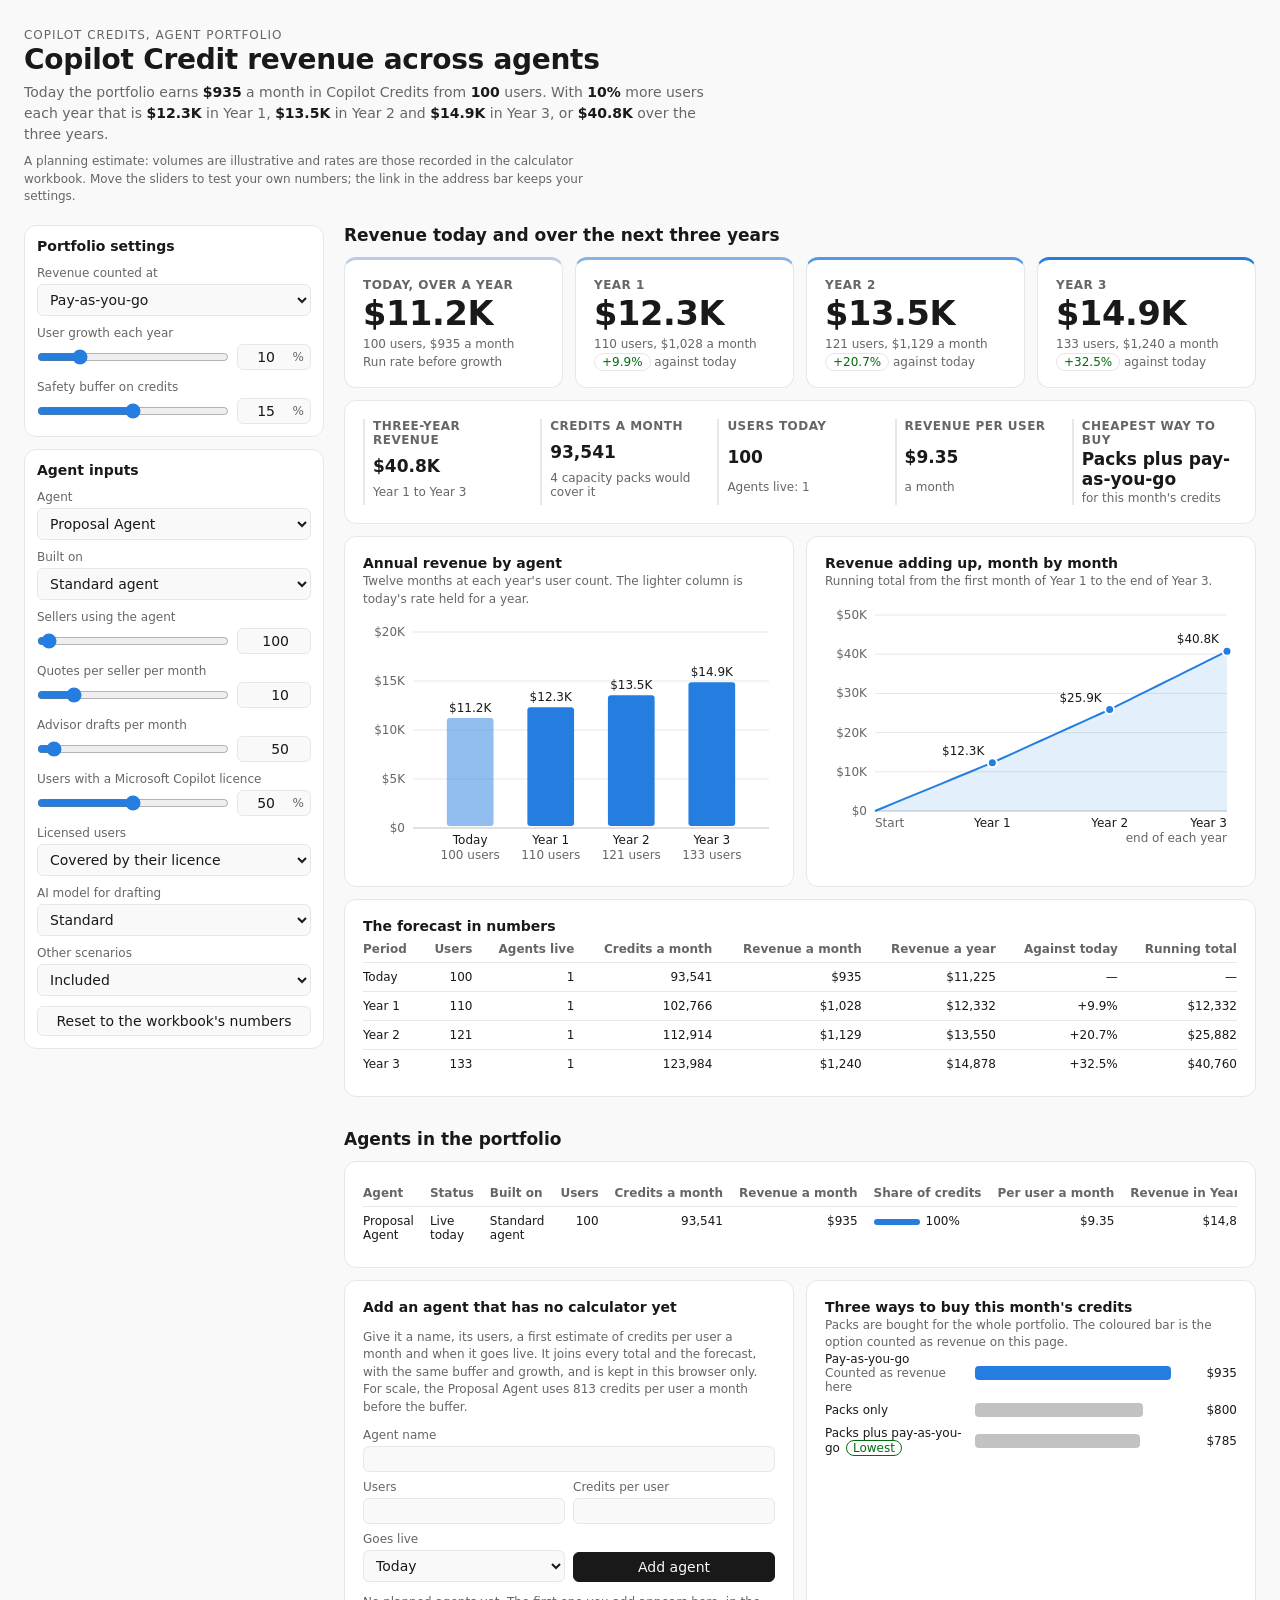
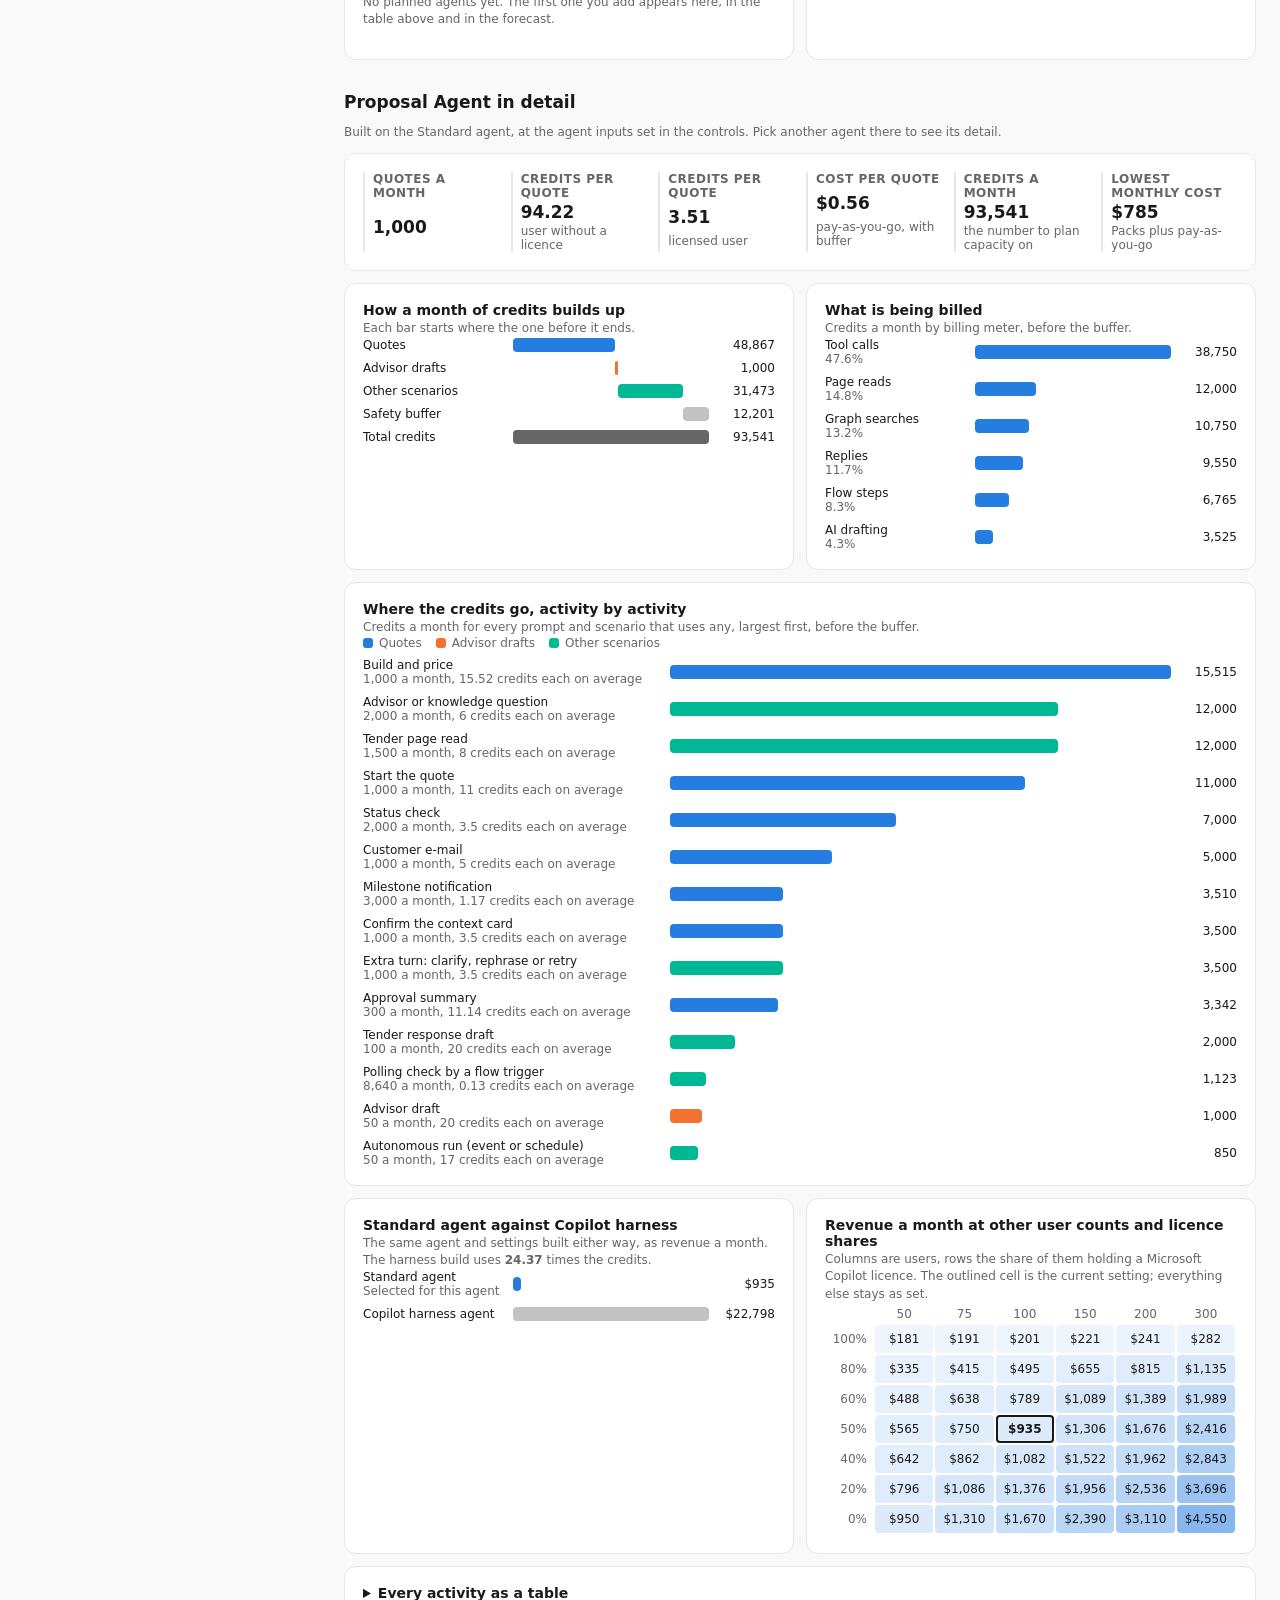
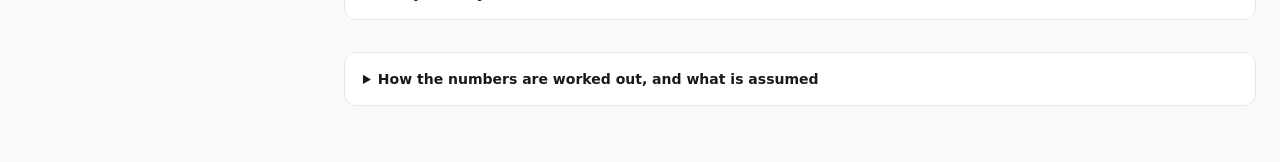
==== index.html @ f8ce231d "Add the Copilot Credit revenue dashboard as a standalone page A self-contained index.html built from" ====
<!doctype html>
<html lang="en">
<head>
<meta charset="utf-8">
<meta name="viewport" content="width=device-width, initial-scale=1">
<title>Copilot Credit revenue across agents</title>
<meta name="description" content="Interactive estimate of Copilot Credit consumption and revenue across agents, with a three-year forecast.">
<link rel="icon" href="data:,">
<style>
.cc { --cc-a: var(--color-fg); container-type: inline-size; display: grid; gap: var(--cds-gap-lg); font-family: var(--font-anthropic-sans); font-size: var(--cds-font-size-body); color: var(--color-fg); }
.cc * { box-sizing: border-box; }
.cc-eyebrow { margin: 0; font-size: var(--cds-font-size-caption); letter-spacing: .08em; text-transform: uppercase; color: var(--color-fg-muted); }
.cc-title { margin: 2px 0 6px; font-family: var(--font-anthropic-serif); font-weight: 400; font-size: var(--cds-font-size-title); line-height: 1.15; }
.cc-lede { margin: 0; max-width: 78ch; line-height: 1.5; color: var(--color-fg-muted); }
.cc-lede b { color: var(--color-fg); font-weight: var(--cds-font-weight-medium); }
.cc-layout { display: grid; grid-template-columns: minmax(248px, 300px) minmax(0, 1fr); gap: var(--cds-gap-lg); align-items: start; }
.cc-main { display: grid; gap: var(--cds-gap-xl); min-width: 0; }
.cc-sec { display: grid; gap: var(--cds-gap-md); min-width: 0; }
.cc-h2 { margin: 0; font-size: var(--cds-font-size-heading); font-weight: var(--cds-font-weight-medium); }
.cc-h3 { margin: 0 0 2px; font-size: var(--cds-font-size-body); font-weight: var(--cds-font-weight-medium); }
.cc-note { margin: 0; font-size: var(--cds-font-size-caption); color: var(--color-fg-muted); line-height: 1.45; }
.cc-card { background: var(--color-panel); border: 1px solid var(--color-border-line); border-radius: var(--cds-radius); padding: var(--cds-pad-lg); min-width: 0; }
.cc-two { display: grid; grid-template-columns: repeat(2, minmax(0, 1fr)); gap: var(--cds-gap-md); }
.cc-wide { grid-column: 1 / -1; }

/* controls */
.cc-rail { position: sticky; top: var(--cds-gap-md); display: grid; gap: var(--cds-gap-md); max-height: calc(100vh - 24px); overflow-y: auto; }
.cc-group { display: grid; gap: var(--cds-gap-md); }
.cc-rail .cc-card { padding: var(--cds-pad-md); }
.cc-rail .cc-group { gap: 10px; }
.cc-ctl { display: grid; gap: 4px; min-width: 0; }
.cc-ctl-name { font-size: var(--cds-font-size-caption); color: var(--color-fg-muted); }
.cc-ctl-row { display: grid; grid-template-columns: minmax(0, 1fr) 74px; gap: var(--cds-gap-sm); align-items: center; }
.cc-range { width: 100%; margin: 0; accent-color: var(--cc-a); }
.cc-num, .cc-text { width: 100%; padding: 4px 6px; font: inherit; font-variant-numeric: tabular-nums; color: var(--color-fg); background: var(--color-bg); border: 1px solid var(--color-border-line); border-radius: 6px; }
.cc-num { text-align: right; }
.cc-unit { position: relative; }
.cc-unit .cc-num { padding-right: 20px; }
.cc-unit::after { content: '%'; position: absolute; right: 7px; top: 50%; translate: 0 -50%; font-size: var(--cds-font-size-caption); color: var(--color-fg-muted); pointer-events: none; }
.cc .dash-select { width: 100%; }
.cc-btn { padding: 6px 12px; font: inherit; color: var(--color-fg); background: var(--color-bg); border: 1px solid var(--color-border-line); border-radius: 6px; cursor: pointer; }
.cc-btn:hover { border-color: var(--color-fg-muted); }
.cc-btn-main { color: var(--color-bg); background: var(--color-fg); border-color: var(--color-fg); }
.cc-ctl :disabled { opacity: .45; }

/* headline figures */
.cc-periods { display: grid; grid-template-columns: repeat(4, minmax(0, 1fr)); gap: var(--cds-gap-md); }
.cc-period { display: grid; gap: 4px; align-content: start; border-top: 3px solid color-mix(in srgb, var(--cc-a) var(--cc-step, 100%), var(--color-border-line)); }
.cc-k { margin: 0; font-size: var(--cds-font-size-caption); letter-spacing: .04em; text-transform: uppercase; color: var(--color-fg-muted); font-weight: var(--cds-font-weight-medium); }
.cc-big { margin: 0; font-family: var(--font-anthropic-serif); font-weight: 400; font-size: clamp(1.45rem, 3.4cqi, 2.1rem); line-height: 1.1; white-space: nowrap; }
.cc-sub { margin: 0; font-size: var(--cds-font-size-caption); color: var(--color-fg-muted); }
.cc-delta { justify-self: start; padding: 1px 7px; border-radius: 99px; font-size: var(--cds-font-size-caption); font-variant-numeric: tabular-nums; color: var(--color-fg-muted); border: 1px solid var(--color-border-line); }
.cc-up { color: var(--color-ok); }
.cc-down { color: var(--color-bad); }
.cc-stats { display: grid; grid-template-columns: repeat(auto-fit, minmax(132px, 1fr)); gap: var(--cds-gap-md); }
.cc-stat { display: grid; gap: 2px; padding-left: var(--cds-pad-sm); border-left: 2px solid var(--color-border-line); min-width: 0; }
.cc-stat-v { font-size: var(--cds-font-size-heading); font-weight: var(--cds-font-weight-medium); overflow-wrap: anywhere; }

/* charts */
.cc-chart { position: relative; min-height: var(--cc-h, 120px); }
.cc-chart svg { display: block; overflow: visible; }
.cc-axis { font-size: var(--cds-font-size-caption); fill: var(--cds-text-secondary); font-family: var(--font-anthropic-sans); }
.cc-label { font-size: var(--cds-font-size-caption); fill: var(--color-fg); font-family: var(--font-anthropic-sans); font-variant-numeric: tabular-nums; }
.cc-gridline { stroke: var(--cds-chart-grid); stroke-width: 1; }
.cc-refline { stroke: var(--cds-chart-reference); stroke-width: 1; }
.cc-legend { display: flex; flex-wrap: wrap; gap: 4px 14px; margin: 0 0 8px; font-size: var(--cds-font-size-caption); color: var(--color-fg-muted); }
.cc-key { display: inline-flex; align-items: center; gap: 6px; }
.cc-swatch { width: 10px; height: 10px; border-radius: 3px; flex: none; }
.cc-tip { position: absolute; z-index: 3; left: 0; top: 0; max-width: 240px; padding: 8px 10px; pointer-events: none; font-size: var(--cds-font-size-caption); line-height: 1.45; color: var(--color-fg); background: var(--cds-surface-popover); border: 1px solid var(--cds-border); border-radius: 8px; box-shadow: var(--cds-shadow-popover); }
.cc-tip b { display: block; font-weight: var(--cds-font-weight-medium); }
.cc-tip span { display: block; color: var(--cds-text-secondary); }
.cc-fail { margin: 0; padding: var(--cds-pad-md) 0; color: var(--color-fg-muted); }
.cc-bars { display: grid; grid-template-columns: minmax(96px, 34%) minmax(0, 1fr) auto; gap: 9px 10px; }
.cc-bar { display: grid; grid-template-columns: subgrid; grid-column: 1 / -1; row-gap: 4px; align-items: center; font-size: var(--cds-font-size-caption); border-radius: 4px; outline-offset: 3px; }
.cc-bar-name { color: var(--color-fg); overflow-wrap: anywhere; }
.cc-bar-name small { display: block; font-size: inherit; color: var(--color-fg-muted); }
.cc-track { height: 14px; min-width: 0; }
.cc-fill { height: 100%; min-width: 2px; border-radius: 4px; background: var(--cds-chart-muted); }
.cc-bar-v { min-width: 56px; text-align: right; font-variant-numeric: tabular-nums; color: var(--color-fg); white-space: nowrap; }
.cc-tag { display: inline-block; margin-left: 6px; padding: 0 6px; border-radius: 99px; border: 1px solid currentColor; color: var(--color-ok); white-space: nowrap; }
.cc-heat { width: 100%; border-collapse: separate; border-spacing: 2px; table-layout: fixed; font-size: var(--cds-font-size-caption); font-variant-numeric: tabular-nums; }
.cc-heat th { font-weight: 400; color: var(--cds-text-secondary); padding: 2px; text-align: center; }
.cc-heat th:first-child { width: 46px; text-align: right; padding-right: 6px; }
.cc-heat td { padding: 7px 2px; text-align: center; border-radius: 4px; color: var(--color-fg); overflow: hidden; white-space: nowrap; }
.cc-heat td.cc-here { outline: 2px solid var(--color-fg); outline-offset: -2px; font-weight: var(--cds-font-weight-medium); }

/* tables */
.cc-scroll { overflow-x: auto; }
.cc-table { width: 100%; border-collapse: collapse; font-size: var(--cds-font-size-caption); font-variant-numeric: tabular-nums; }
.cc-table th { padding: 6px 8px; text-align: left; font-weight: var(--cds-font-weight-medium); color: var(--color-fg-muted); border-bottom: 1px solid var(--color-border-line); white-space: nowrap; }
.cc-table td { padding: 7px 8px; border-bottom: 1px solid var(--color-border-line); vertical-align: top; }
.cc-table .cc-r { text-align: right; }
.cc-table th:first-child, .cc-table td:first-child { padding-left: 0; }
.cc-table th:last-child, .cc-table td:last-child { padding-right: 0; }
.cc-table tr:last-child td { border-bottom: 0; }
.cc-mini { display: inline-block; width: 46px; height: 6px; margin-right: 6px; border-radius: 3px; background: var(--color-border-line); vertical-align: middle; overflow: hidden; }
.cc-mini i { display: block; height: 100%; background: var(--cc-a); }

/* planned agents */
.cc-form { display: grid; grid-template-columns: repeat(2, minmax(0, 1fr)); gap: var(--cds-gap-sm); align-items: end; }
.cc-form .cc-ctl:first-child { grid-column: 1 / -1; }
.cc-list { display: grid; gap: 6px; margin: 0; padding: 0; list-style: none; }
.cc-list li { display: flex; flex-wrap: wrap; align-items: center; gap: 6px 12px; padding: 6px 0; border-bottom: 1px solid var(--color-border-line); font-size: var(--cds-font-size-caption); }
.cc-list li b { font-weight: var(--cds-font-weight-medium); margin-right: auto; }
.cc-warn { margin: 0; color: var(--color-bad); font-size: var(--cds-font-size-caption); }
.cc-details summary { cursor: pointer; font-weight: var(--cds-font-weight-medium); }
.cc-details[open] summary { margin-bottom: var(--cds-gap-md); }
.cc-defs { margin: 0; padding-left: 18px; display: grid; gap: 6px; color: var(--color-fg-muted); line-height: 1.5; }
.cc-defs b { color: var(--color-fg); font-weight: var(--cds-font-weight-medium); }

@container (max-width: 860px) {
  .cc-layout { grid-template-columns: minmax(0, 1fr); }
  .cc-rail { position: static; max-height: none; overflow: visible; grid-template-columns: repeat(2, minmax(0, 1fr)); }
  .cc-periods { grid-template-columns: repeat(2, minmax(0, 1fr)); }
}
@container (max-width: 560px) {
  .cc-rail, .cc-two { grid-template-columns: minmax(0, 1fr); }
  .cc-bars { grid-template-columns: minmax(0, 1fr) auto; }
  .cc-bar-name { grid-column: 1 / -1; }
  .cc-card { padding: var(--cds-pad-md); }
}
@media print {
  .cc-rail { position: static; max-height: none; overflow: visible; }
}

/* The look of the standalone page: the tokens the dashboard's styles expect, in light and dark. */
:root {
  color-scheme: light dark;
  --color-fg: #191919; --color-fg-muted: #666666; --color-bg: #f9f9f9; --color-panel: #ffffff; --color-border-line: #e7e7e7;
  --color-ok: #006c10; --color-warn: #8a5a00; --color-bad: #c0302f;
  --font-anthropic-sans: system-ui, -apple-system, 'Segoe UI', sans-serif; --font-anthropic-serif: var(--font-anthropic-sans);
  --cds-font-size-caption: 12px; --cds-font-size-body: 14px; --cds-font-size-heading: 17px; --cds-font-size-title: 28px; --cds-font-weight-medium: 600;
  --cds-gap-xs: 4px; --cds-gap-sm: 8px; --cds-gap-md: 12px; --cds-gap-lg: 20px; --cds-gap-xl: 32px;
  --cds-pad-xs: 4px; --cds-pad-sm: 8px; --cds-pad-md: 12px; --cds-pad-lg: 18px; --cds-pad-xl: 24px; --cds-radius: 12px;
  --cds-chart-muted: #c2c2c2; --cds-chart-grid: #e7e7e7; --cds-chart-axis: #c2c2c2; --cds-chart-reference: #c2c2c2; --cds-text-secondary: #666666;
  --cds-surface-popover: #ffffff; --cds-border: rgba(11, 11, 11, 0.14); --cds-shadow-popover: 0 6px 20px rgba(0, 0, 0, 0.14);
  --series-1: #257de0; --series-2: #f47230; --series-3: #00b894; --series-4: #f2a600; --series-5: #ee7fac; --series-6: #008a17; --series-7: #6a4ce2; --series-8: #ec4647;
}
@media (prefers-color-scheme: dark) {
  :root {
    --color-fg: #efefef; --color-fg-muted: #9c9c9c; --color-bg: #0b0b0b; --color-panel: #191919; --color-border-line: #303030;
    --color-ok: #53c556; --color-warn: #fbb315; --color-bad: #eb6263;
    --cds-chart-muted: #474747; --cds-chart-grid: #303030; --cds-chart-axis: #474747; --cds-chart-reference: #474747; --cds-text-secondary: #9c9c9c;
    --cds-surface-popover: #232323; --cds-border: rgba(255, 255, 255, 0.14); --cds-shadow-popover: 0 6px 20px rgba(0, 0, 0, 0.5);
    --series-1: #338ced; --series-2: #e76624; --series-3: #00a888; --series-4: #d28e05; --series-5: #e24d8b; --series-6: #0aac23; --series-7: #9887ef; --series-8: #eb6263;
  }
}
html, body { margin: 0; background: var(--color-bg); }
#dash-root { max-width: 1440px; margin: 0 auto; padding: 28px 24px 56px; }
.dash-skeleton { color: transparent; background: var(--color-border-line); border-radius: 6px; }
.dash-select { font: inherit; padding: 6px 8px; color: var(--color-fg); background-color: var(--color-bg); border: 1px solid var(--color-border-line); border-radius: 6px; }
.cc-title, .cc-big { font-weight: 650; letter-spacing: -0.01em; }
.cc-caveat { margin-top: 8px; max-width: 78ch; }
.cc-foot { margin: 0; font-size: var(--cds-font-size-caption); color: var(--color-fg-muted); }
.cc-foot a { color: inherit; }
@media (max-width: 600px) { #dash-root { padding: 16px 12px 40px; } }

</style>
</head>
<body>
<div id="dash-root">
<div class='cc'>
<div class='cc-head'>
<p class='cc-eyebrow'>Copilot Credits, agent portfolio</p>
<h1 class='cc-title' id='title'>Copilot Credit revenue across agents</h1>
<p class='cc-lede' id='takeaway'>Today the portfolio earns <b data-draw='v' data-source='portfolio' data-field='revenue_month' data-row='0' data-fmt='usd'>—</b> a month in Copilot Credits from <b data-draw='v' data-source='portfolio' data-field='users' data-row='0' data-fmt='int'>—</b> users. With <b data-draw='v' data-source='portfolio' data-field='growth_pct' data-row='0' data-fmt='pct'>—</b> more users each year that is <b data-draw='v' data-source='portfolio' data-field='year1' data-row='0' data-fmt='usd'>—</b> in Year 1, <b data-draw='v' data-source='portfolio' data-field='year2' data-row='0' data-fmt='usd'>—</b> in Year 2 and <b data-draw='v' data-source='portfolio' data-field='year3' data-row='0' data-fmt='usd'>—</b> in Year 3, or <b data-draw='v' data-source='portfolio' data-field='three_year' data-row='0' data-fmt='usd'>—</b> over the three years.</p>
<p class='cc-note cc-caveat'>A planning estimate: volumes are illustrative and rates are those recorded in the calculator workbook. Move the sliders to test your own numbers; the link in the address bar keeps your settings.</p>
</div>
<div class='cc-layout'>
<div class='cc-rail' id='controls'>
<div class='cc-card cc-group' id='controls-portfolio'>
<h2 class='cc-h3'>Portfolio settings</h2>
<div class='cc-ctl'>
<span class='cc-ctl-name' id='l-basis'>Revenue counted at</span>
<select class='dash-select' data-p='basis' aria-labelledby='l-basis'>
<option value='payg'>Pay-as-you-go</option>
<option value='packs'>Packs only</option>
<option value='hybrid'>Packs plus pay-as-you-go</option>
<option value='lowest'>Lowest of the three</option>
</select>
</div>
<div class='cc-ctl'>
<span class='cc-ctl-name' id='l-growth'>User growth each year</span>
<span class='cc-ctl-row'><input class='cc-range' type='range' min='0' max='50' step='1' value='10' data-p='growth' aria-labelledby='l-growth'><span class='cc-unit'><input class='cc-num' type='number' min='0' max='300' step='1' value='10' data-p='growth' aria-labelledby='l-growth'></span></span>
</div>
<div class='cc-ctl'>
<span class='cc-ctl-name' id='l-buffer'>Safety buffer on credits</span>
<span class='cc-ctl-row'><input class='cc-range' type='range' min='0' max='30' step='1' value='15' data-p='buffer' aria-labelledby='l-buffer'><span class='cc-unit'><input class='cc-num' type='number' min='0' max='100' step='1' value='15' data-p='buffer' aria-labelledby='l-buffer'></span></span>
</div>
</div>
<div class='cc-card cc-group' id='controls-agent'>
<h2 class='cc-h3'>Agent inputs</h2>
<div class='cc-ctl'>
<span class='cc-ctl-name' id='l-agent'>Agent</span>
<select class='dash-select' data-draw='agent-pick' data-source='agents' aria-labelledby='l-agent'></select>
</div>
<div class='cc-ctl'>
<span class='cc-ctl-name' id='l-build'>Built on</span>
<select class='dash-select' data-p='build' data-scope='agent' aria-labelledby='l-build'>
<option value='standard'>Standard agent</option>
<option value='harness'>Copilot harness agent</option>
</select>
</div>
<div class='cc-ctl'>
<span class='cc-ctl-name' id='l-users' data-draw='v' data-source='agent_now' data-field='users_label' data-row='0'>—</span>
<span class='cc-ctl-row'><input class='cc-range' type='range' min='0' max='5000' step='10' data-p='users' data-scope='agent' aria-labelledby='l-users'><input class='cc-num' type='number' min='0' max='1000000' step='1' data-p='users' data-scope='agent' aria-labelledby='l-users'></span>
</div>
<div class='cc-ctl'>
<span class='cc-ctl-name' id='l-units' data-draw='v' data-source='agent_now' data-field='units_label' data-row='0'>—</span>
<span class='cc-ctl-row'><input class='cc-range' type='range' min='0' max='60' step='1' data-p='units' data-scope='agent' aria-labelledby='l-units'><input class='cc-num' type='number' min='0' max='1000' step='1' data-p='units' data-scope='agent' aria-labelledby='l-units'></span>
</div>
<div class='cc-ctl' id='ctl-extra'>
<span class='cc-ctl-name' id='l-extra' data-draw='v' data-source='agent_now' data-field='extra_label' data-row='0'>—</span>
<span class='cc-ctl-row'><input class='cc-range' type='range' min='0' max='1000' step='5' data-p='extra' data-scope='agent' aria-labelledby='l-extra'><input class='cc-num' type='number' min='0' max='100000' step='1' data-p='extra' data-scope='agent' aria-labelledby='l-extra'></span>
</div>
<div class='cc-ctl'>
<span class='cc-ctl-name' id='l-lic'>Users with a Microsoft Copilot licence</span>
<span class='cc-ctl-row'><input class='cc-range' type='range' min='0' max='100' step='1' data-p='lic' data-scope='agent' data-std aria-labelledby='l-lic'><span class='cc-unit'><input class='cc-num' type='number' min='0' max='100' step='1' data-p='lic' data-scope='agent' data-std aria-labelledby='l-lic'></span></span>
</div>
<div class='cc-ctl'>
<span class='cc-ctl-name' id='l-rule'>Licensed users</span>
<select class='dash-select' data-p='rule' data-scope='agent' data-std aria-labelledby='l-rule'>
<option value='guide'>Covered by their licence</option>
<option value='conservative'>Conservative: still pay for tools and drafting</option>
</select>
</div>
<div class='cc-ctl'>
<span class='cc-ctl-name' id='l-model'>AI model for drafting</span>
<select class='dash-select' data-p='model' data-scope='agent' data-std aria-labelledby='l-model'>
<option value='Standard'>Standard</option>
<option value='Premium'>Premium</option>
</select>
</div>
<div class='cc-ctl'>
<span class='cc-ctl-name' id='l-other'>Other scenarios</span>
<select class='dash-select' data-p='other' data-scope='agent' aria-labelledby='l-other'>
<option value='in'>Included</option>
<option value='out'>Left out</option>
</select>
</div>
<p class='cc-note' id='hint-harness' hidden>On the Copilot harness a licence and the drafting model make no difference, so those three are switched off.</p>
<button class='cc-btn' type='button' id='reset'>Reset to the workbook's numbers</button>
</div>
</div>
<div class='cc-main'>
<section class='cc-sec' id='outlook'>
<h2 class='cc-h2'>Revenue today and over the next three years</h2>
<div class='cc-periods'>
<div class='cc-card cc-period' id='period-today' style='--cc-step: 25%'>
<p class='cc-k'>Today, over a year</p>
<p class='cc-big'><span class='dash-skeleton' data-draw='v' data-source='forecast' data-field='revenue_year' data-where='n=0' data-fmt='usd'>—</span></p>
<p class='cc-sub'><span data-draw='v' data-source='forecast' data-field='users' data-where='n=0' data-fmt='int'>—</span> users, <span data-draw='v' data-source='forecast' data-field='revenue_month' data-where='n=0' data-fmt='usd0'>—</span> a month</p>
<p class='cc-sub'>Run rate before growth</p>
</div>
<div class='cc-card cc-period' id='period-year1' style='--cc-step: 50%'>
<p class='cc-k'>Year 1</p>
<p class='cc-big'><span class='dash-skeleton' data-draw='v' data-source='forecast' data-field='revenue_year' data-where='n=1' data-fmt='usd'>—</span></p>
<p class='cc-sub'><span data-draw='v' data-source='forecast' data-field='users' data-where='n=1' data-fmt='int'>—</span> users, <span data-draw='v' data-source='forecast' data-field='revenue_month' data-where='n=1' data-fmt='usd0'>—</span> a month</p>
<p class='cc-sub'><span class='cc-delta' data-draw='v' data-source='forecast' data-field='change_pct' data-where='n=1' data-fmt='delta'>—</span> against today</p>
</div>
<div class='cc-card cc-period' id='period-year2' style='--cc-step: 75%'>
<p class='cc-k'>Year 2</p>
<p class='cc-big'><span class='dash-skeleton' data-draw='v' data-source='forecast' data-field='revenue_year' data-where='n=2' data-fmt='usd'>—</span></p>
<p class='cc-sub'><span data-draw='v' data-source='forecast' data-field='users' data-where='n=2' data-fmt='int'>—</span> users, <span data-draw='v' data-source='forecast' data-field='revenue_month' data-where='n=2' data-fmt='usd0'>—</span> a month</p>
<p class='cc-sub'><span class='cc-delta' data-draw='v' data-source='forecast' data-field='change_pct' data-where='n=2' data-fmt='delta'>—</span> against today</p>
</div>
<div class='cc-card cc-period' id='period-year3' style='--cc-step: 100%'>
<p class='cc-k'>Year 3</p>
<p class='cc-big'><span class='dash-skeleton' data-draw='v' data-source='forecast' data-field='revenue_year' data-where='n=3' data-fmt='usd'>—</span></p>
<p class='cc-sub'><span data-draw='v' data-source='forecast' data-field='users' data-where='n=3' data-fmt='int'>—</span> users, <span data-draw='v' data-source='forecast' data-field='revenue_month' data-where='n=3' data-fmt='usd0'>—</span> a month</p>
<p class='cc-sub'><span class='cc-delta' data-draw='v' data-source='forecast' data-field='change_pct' data-where='n=3' data-fmt='delta'>—</span> against today</p>
</div>
</div>
<div class='cc-card cc-stats' id='portfolio-stats'>
<div class='cc-stat' id='stat-three-year'><span class='cc-k'>Three-year revenue</span><span class='cc-stat-v' data-draw='v' data-source='portfolio' data-field='three_year' data-row='0' data-fmt='usd'>—</span><span class='cc-sub'>Year 1 to Year 3</span></div>
<div class='cc-stat' id='stat-credits'><span class='cc-k'>Credits a month</span><span class='cc-stat-v' data-draw='v' data-source='portfolio' data-field='credits_month' data-row='0' data-fmt='num'>—</span><span class='cc-sub'><span data-draw='v' data-source='portfolio' data-field='packs_needed' data-row='0' data-fmt='int'>—</span> capacity packs would cover it</span></div>
<div class='cc-stat' id='stat-users'><span class='cc-k'>Users today</span><span class='cc-stat-v' data-draw='v' data-source='portfolio' data-field='users' data-row='0' data-fmt='int'>—</span><span class='cc-sub'>Agents live: <span data-draw='v' data-source='portfolio' data-field='agents' data-row='0' data-fmt='int'>—</span></span></div>
<div class='cc-stat' id='stat-per-user'><span class='cc-k'>Revenue per user</span><span class='cc-stat-v' data-draw='v' data-source='portfolio' data-field='revenue_per_user' data-row='0' data-fmt='usd2'>—</span><span class='cc-sub'>a month</span></div>
<div class='cc-stat' id='stat-cheapest'><span class='cc-k'>Cheapest way to buy</span><span class='cc-stat-v' data-draw='v' data-source='portfolio' data-field='cheapest' data-row='0'>—</span><span class='cc-sub'>for this month's credits</span></div>
</div>
<div class='cc-two'>
<div class='cc-card' id='card-forecast'>
<h3 class='cc-h3'>Annual revenue by agent</h3>
<p class='cc-note'>Twelve months at each year's user count. The lighter column is today's rate held for a year.</p>
<div class='cc-chart dash-skeleton' id='chart-forecast' style='--cc-h: 260px' data-draw='chart-forecast' data-source='forecast_agents forecast' aria-label='Columns of annual revenue, stacked by agent, for today and each of the next three years'></div>
</div>
<div class='cc-card' id='card-runway'>
<h3 class='cc-h3'>Revenue adding up, month by month</h3>
<p class='cc-note'>Running total from the first month of Year 1 to the end of Year 3.</p>
<div class='cc-chart dash-skeleton' id='chart-runway' style='--cc-h: 260px' data-draw='chart-runway' data-source='runway' aria-label='Line of cumulative revenue over the 36 months of the forecast'></div>
</div>
</div>
<div class='cc-card' id='card-forecast-table'>
<h3 class='cc-h3'>The forecast in numbers</h3>
<div class='cc-scroll'>
<table class='cc-table' id='table-forecast' data-source='forecast' data-row-key='period'>
<thead><tr>
<th data-field='period'>Period</th>
<th class='cc-r' data-field='users' data-fmt='int'>Users</th>
<th class='cc-r' data-field='agents' data-fmt='int'>Agents live</th>
<th class='cc-r' data-field='credits_month' data-fmt='num'>Credits a month</th>
<th class='cc-r' data-field='revenue_month' data-fmt='usd0'>Revenue a month</th>
<th class='cc-r' data-field='revenue_year' data-fmt='usd0'>Revenue a year</th>
<th class='cc-r' data-field='change_pct' data-fmt='delta'>Against today</th>
<th class='cc-r' data-field='cumulative' data-fmt='usd0'>Running total</th>
</tr></thead>
<tbody data-draw='rows'></tbody>
</table>
</div>
</div>
</section>
<section class='cc-sec' id='agents'>
<h2 class='cc-h2'>Agents in the portfolio</h2>
<div class='cc-card' id='card-agents'>
<div class='cc-scroll'>
<table class='cc-table' id='table-agents' data-source='agent_totals' data-row-key='agent_id'>
<thead><tr>
<th data-field='agent'>Agent</th>
<th data-field='live'>Status</th>
<th data-field='build'>Built on</th>
<th class='cc-r' data-field='users' data-fmt='int'>Users</th>
<th class='cc-r' data-field='credits_month' data-fmt='num'>Credits a month</th>
<th class='cc-r' data-field='revenue_month' data-fmt='usd0'>Revenue a month</th>
<th data-field='share_pct' data-fmt='share'>Share of credits</th>
<th class='cc-r' data-field='revenue_per_user' data-fmt='usd2'>Per user a month</th>
<th class='cc-r' data-field='year3' data-fmt='usd0'>Revenue in Year 3</th>
</tr></thead>
<tbody data-draw='rows'></tbody>
</table>
</div>
</div>
<div class='cc-two'>
<div class='cc-card cc-group' id='card-planned'>
<h3 class='cc-h3'>Add an agent that has no calculator yet</h3>
<p class='cc-note'>Give it a name, its users, a first estimate of credits per user a month and when it goes live. It joins every total and the forecast, with the same buffer and growth, and is kept in this browser only. For scale, the <span data-draw='v' data-source='agent_now' data-field='agent' data-row='0'>—</span> uses <span data-draw='v' data-source='agent_now' data-field='credits_per_user' data-row='0' data-fmt='num'>—</span> credits per user a month before the buffer.</p>
<form class='cc-form' id='add-agent'>
<label class='cc-ctl'><span class='cc-ctl-name'>Agent name</span><input class='cc-text' name='agent_name' required maxlength='60' autocomplete='off'></label>
<label class='cc-ctl'><span class='cc-ctl-name'>Users</span><input class='cc-num' name='users' type='number' min='0' step='1' required></label>
<label class='cc-ctl'><span class='cc-ctl-name'>Credits per user</span><input class='cc-num' name='credits' type='number' min='0' step='any' required></label>
<label class='cc-ctl'><span class='cc-ctl-name'>Goes live</span><select class='dash-select' name='starts'><option value='0'>Today</option><option value='1'>Year 1</option><option value='2'>Year 2</option><option value='3'>Year 3</option></select></label>
<button class='cc-btn cc-btn-main' type='submit'>Add agent</button>
</form>
<p class='cc-warn cc-unsaved' hidden>Kept for this visit only: this browser is not letting the page store data.</p>
<p class='cc-note' id='planned-empty'>No planned agents yet. The first one you add appears here, in the table above and in the forecast.</p>
<ul class='cc-list' id='planned-list' data-draw='planned-list' data-source='planned'></ul>
</div>
<div class='cc-card' id='card-purchase'>
<h3 class='cc-h3'>Three ways to buy this month's credits</h3>
<p class='cc-note'>Packs are bought for the whole portfolio. The coloured bar is the option counted as revenue on this page.</p>
<div class='cc-chart dash-skeleton' id='chart-purchase' style='--cc-h: 96px' data-draw='chart-purchase' data-source='purchase' aria-label='Bars of the monthly cost at pay-as-you-go, with packs only, and with packs plus pay-as-you-go'></div>
</div>
</div>
</section>
<section class='cc-sec' id='deep-dive'>
<h2 class='cc-h2'><span data-draw='v' data-source='agent_now' data-field='agent' data-row='0'>—</span> in detail</h2>
<p class='cc-note'>Built on the <span data-draw='v' data-source='agent_now' data-field='build' data-row='0'>—</span>, at the agent inputs set in the controls. Pick another agent there to see its detail.</p>
<div class='cc-card cc-stats' id='agent-stats'>
<div class='cc-stat' id='stat-units'><span class='cc-k'><span data-draw='v' data-source='agent_now' data-field='unit' data-row='0'>—</span>s a month</span><span class='cc-stat-v' data-draw='v' data-source='agent_now' data-field='units_month' data-row='0' data-fmt='int'>—</span></div>
<div class='cc-stat' id='stat-unit-credits'><span class='cc-k'>Credits per <span data-draw='v' data-source='agent_now' data-field='unit' data-row='0'>—</span></span><span class='cc-stat-v' data-draw='v' data-source='agent_now' data-field='credits_per_unit' data-row='0' data-fmt='dec'>—</span><span class='cc-sub'>user without a licence</span></div>
<div class='cc-stat' id='stat-unit-licensed'><span class='cc-k'>Credits per <span data-draw='v' data-source='agent_now' data-field='unit' data-row='0'>—</span></span><span class='cc-stat-v' data-draw='v' data-source='agent_now' data-field='credits_per_unit_licensed' data-row='0' data-fmt='dec'>—</span><span class='cc-sub'>licensed user</span></div>
<div class='cc-stat' id='stat-unit-cost'><span class='cc-k'>Cost per <span data-draw='v' data-source='agent_now' data-field='unit' data-row='0'>—</span></span><span class='cc-stat-v' data-draw='v' data-source='agent_now' data-field='cost_per_unit' data-row='0' data-fmt='usd2'>—</span><span class='cc-sub'>pay-as-you-go, with buffer</span></div>
<div class='cc-stat' id='stat-agent-credits'><span class='cc-k'>Credits a month</span><span class='cc-stat-v' data-draw='v' data-source='agent_now' data-field='credits_month' data-row='0' data-fmt='num'>—</span><span class='cc-sub'>the number to plan capacity on</span></div>
<div class='cc-stat' id='stat-agent-lowest'><span class='cc-k'>Lowest monthly cost</span><span class='cc-stat-v' data-draw='v' data-source='agent_now' data-field='lowest' data-row='0' data-fmt='usd0'>—</span><span class='cc-sub' data-draw='v' data-source='agent_now' data-field='cheapest' data-row='0'>—</span></div>
</div>
<div class='cc-two'>
<div class='cc-card' id='card-waterfall'>
<h3 class='cc-h3'>How a month of credits builds up</h3>
<p class='cc-note'>Each bar starts where the one before it ends.</p>
<div class='cc-chart dash-skeleton' id='chart-waterfall' style='--cc-h: 120px' data-draw='chart-waterfall' data-source='waterfall' aria-label='Running build-up of monthly credits from quotes, extra work, other scenarios and the safety buffer to the total'></div>
</div>
<div class='cc-card' id='card-meters'>
<h3 class='cc-h3'>What is being billed</h3>
<p class='cc-note'>Credits a month by billing meter, before the buffer.</p>
<div class='cc-chart dash-skeleton' id='chart-meters' style='--cc-h: 120px' data-draw='chart-meters' data-source='meters' aria-label='Bars of monthly credits by billing meter'></div>
</div>
<div class='cc-card cc-wide' id='card-activities'>
<h3 class='cc-h3'>Where the credits go, activity by activity</h3>
<p class='cc-note'>Credits a month for every prompt and scenario that uses any, largest first, before the buffer.</p>
<div class='cc-chart dash-skeleton' id='chart-activities' style='--cc-h: 240px' data-draw='chart-activities' data-source='activity_credits waterfall' aria-label='Bars of monthly credits by activity, largest first'></div>
</div>
<div class='cc-card' id='card-builds'>
<h3 class='cc-h3'>Standard agent against Copilot harness</h3>
<p class='cc-note'>The same agent and settings built either way, as revenue a month. The harness build uses <b data-draw='v' data-source='agent_now' data-field='harness_ratio' data-row='0' data-fmt='dec'>—</b> times the credits.</p>
<div class='cc-chart dash-skeleton' id='chart-builds' style='--cc-h: 64px' data-draw='chart-builds' data-source='builds' aria-label='Bars of monthly revenue for the standard agent and the Copilot harness agent'></div>
</div>
<div class='cc-card' id='card-heat'>
<h3 class='cc-h3'>Revenue a month at other user counts and licence shares</h3>
<p class='cc-note'>Columns are users, rows the share of them holding a Microsoft Copilot licence. The outlined cell is the current setting; everything else stays as set.</p>
<div class='cc-chart dash-skeleton' id='chart-heat' style='--cc-h: 200px' data-draw='chart-heat' data-source='heat' aria-label='Grid of monthly revenue by number of users and share of licensed users'></div>
</div>
</div>
<details class='cc-card cc-details' id='activity-table'>
<summary>Every activity as a table</summary>
<div class='cc-scroll'>
<table class='cc-table' id='table-activities' data-source='activity_credits' data-row-key='activity'>
<thead><tr>
<th data-field='activity'>Activity</th>
<th data-field='group'>Part</th>
<th data-field='follows'>Volume driven by</th>
<th class='cc-r' data-field='volume_month' data-fmt='dec'>Volume a month</th>
<th class='cc-r' data-field='credits_each' data-fmt='dec'>Credits each, on average</th>
<th class='cc-r' data-field='credits_month' data-fmt='dec'>Credits a month</th>
<th data-field='share_pct' data-fmt='share'>Share</th>
</tr></thead>
<tbody data-draw='rows'></tbody>
</table>
</div>
</details>
</section>
<details class='cc-card cc-details' id='method'>
<summary>How the numbers are worked out, and what is assumed</summary>
<ul class='cc-defs'>
<li><b>Revenue</b> is the Copilot Credits the agents use, priced on the purchase option chosen. It is the figure the calculator workbook calls monthly cost. Pay-as-you-go is <span data-draw='v' data-source='rates' data-field='value' data-where='key=price_per_credit' data-fmt='usd2'>—</span> a credit; a capacity pack is <span data-draw='v' data-source='rates' data-field='value' data-where='key=pack_credits' data-fmt='int'>—</span> credits for <span data-draw='v' data-source='rates' data-field='value' data-where='key=pack_price' data-fmt='usd0'>—</span> a month.</li>
<li><b>Credits</b> follow the workbook line for line: each activity's monthly volume times its credits, blended by the share of licensed users, plus the safety buffer. At the workbook's own inputs the page shows the workbook's Monthly Estimate.</li>
<li><b>When users change</b>, the volumes the workbook ties to users move with them: units of work per user, knowledge questions per user and follow-up turns per unit of work. Volumes set on their own, such as Advisor drafts, tenders and autonomous runs, stay where they are set. The table of activities shows which is which.</li>
<li><b>In the forecast</b> users grow by the chosen rate at the start of each year, and all usage grows with them, including the volumes set on their own. Platform overhead (polling flows, harness build sessions and test runs) stays flat. A year's revenue is twelve months at that year's volume.</li>
<li><b>Packs</b> are bought for the whole portfolio, so with a pack option each agent's revenue is its share of the portfolio's bill by credits.</li>
<li><b>Planned agents</b> count from the year they go live, as users times the credits per user you entered, plus the buffer.</li>
<li><b>Volumes are illustrative</b> until real figures replace them: the workbook marks sellers, quotes, Advisor drafts, licence share and the other-scenario volumes that way.</li>
<li><b>Not counted</b>, as in the workbook: Dataverse storage, Power Automate licences, Azure costs and the Microsoft Copilot licences themselves.</li>
</ul>
</details>
</div>
</div>
</div>

</div>
<script>
// https://d3js.org v7.9.2 Copyright 2010-2026 Mike Bostock
!function(t,n){"object"==typeof exports&&"undefined"!=typeof module?n(exports):"function"==typeof define&&define.amd?define(["exports"],n):n((t="undefined"!=typeof globalThis?globalThis:t||self).d3=t.d3||{})}(this,function(t){"use strict";function n(t,n){return null==t||null==n?NaN:t<n?-1:t>n?1:t>=n?0:NaN}function e(t,n){return null==t||null==n?NaN:n<t?-1:n>t?1:n>=t?0:NaN}function r(t){let r,o,a;function u(t,n,e=0,i=t.length){if(e<i){if(0!==r(n,n))return i;do{const r=e+i>>>1;o(t[r],n)<0?e=r+1:i=r}while(e<i)}return e}return 2!==t.length?(r=n,o=(e,r)=>n(t(e),r),a=(n,e)=>t(n)-e):(r=t===n||t===e?t:i,o=t,a=t),{left:u,center:function(t,n,e=0,r=t.length){const i=u(t,n,e,r-1);return i>e&&a(t[i-1],n)>-a(t[i],n)?i-1:i},right:function(t,n,e=0,i=t.length){if(e<i){if(0!==r(n,n))return i;do{const r=e+i>>>1;o(t[r],n)<=0?e=r+1:i=r}while(e<i)}return e}}}function i(){return 0}function o(t){return null===t?NaN:+t}const a=r(n),u=a.right,c=a.left,f=r(o).center;const s=h(g),l=h(function(t){const n=g(t);return(t,e,r,i,o)=>{n(t,e,(r<<=2)+0,(i<<=2)+0,o<<=2),n(t,e,r+1,i+1,o),n(t,e,r+2,i+2,o),n(t,e,r+3,i+3,o)}});function h(t){return function(n,e,r=e){if(!((e=+e)>=0))throw new RangeError("invalid rx");if(!((r=+r)>=0))throw new RangeError("invalid ry");let{data:i,width:o,height:a}=n;if(!((o=Math.floor(o))>=0))throw new RangeError("invalid width");if(!((a=Math.floor(void 0!==a?a:i.length/o))>=0))throw new RangeError("invalid height");if(!o||!a||!e&&!r)return n;const u=e&&t(e),c=r&&t(r),f=i.slice();return u&&c?(d(u,f,i,o,a),d(u,i,f,o,a),d(u,f,i,o,a),p(c,i,f,o,a),p(c,f,i,o,a),p(c,i,f,o,a)):u?(d(u,i,f,o,a),d(u,f,i,o,a),d(u,i,f,o,a)):c&&(p(c,i,f,o,a),p(c,f,i,o,a),p(c,i,f,o,a)),n}}function d(t,n,e,r,i){for(let o=0,a=r*i;o<a;)t(n,e,o,o+=r,1)}function p(t,n,e,r,i){for(let o=0,a=r*i;o<r;++o)t(n,e,o,o+a,r)}function g(t){const n=Math.floor(t);if(n===t)return function(t){const n=2*t+1;return(e,r,i,o,a)=>{if(!((o-=a)>=i))return;let u=t*r[i];const c=a*t;for(let t=i,n=i+c;t<n;t+=a)u+=r[Math.min(o,t)];for(let t=i,f=o;t<=f;t+=a)u+=r[Math.min(o,t+c)],e[t]=u/n,u-=r[Math.max(i,t-c)]}}(t);const e=t-n,r=2*t+1;return(t,i,o,a,u)=>{if(!((a-=u)>=o))return;let c=n*i[o];const f=u*n,s=f+u;for(let t=o,n=o+f;t<n;t+=u)c+=i[Math.min(a,t)];for(let n=o,l=a;n<=l;n+=u)c+=i[Math.min(a,n+f)],t[n]=(c+e*(i[Math.max(o,n-s)]+i[Math.min(a,n+s)]))/r,c-=i[Math.max(o,n-f)]}}function y(t,n){let e=0;if(void 0===n)for(let n of t)null!=n&&(n=+n)>=n&&++e;else{let r=-1;for(let i of t)null!=(i=n(i,++r,t))&&(i=+i)>=i&&++e}return e}function v(t){return 0|t.length}function _(t){return!(t>0)}function b(t){return"object"!=typeof t||"length"in t?t:Array.from(t)}function m(t,n){let e,r=0,i=0,o=0;if(void 0===n)for(let n of t)null!=n&&(n=+n)>=n&&(e=n-i,i+=e/++r,o+=e*(n-i));else{let a=-1;for(let u of t)null!=(u=n(u,++a,t))&&(u=+u)>=u&&(e=u-i,i+=e/++r,o+=e*(u-i))}if(r>1)return o/(r-1)}function x(t,n){const e=m(t,n);return e?Math.sqrt(e):e}function w(t,n){let e,r;if(void 0===n)for(const n of t)null!=n&&(void 0===e?n>=n&&(e=r=n):(e>n&&(e=n),r<n&&(r=n)));else{let i=-1;for(let o of t)null!=(o=n(o,++i,t))&&(void 0===e?o>=o&&(e=r=o):(e>o&&(e=o),r<o&&(r=o)))}return[e,r]}class M{constructor(){this._partials=new Float64Array(32),this._n=0}add(t){const n=this._partials;let e=0;for(let r=0;r<this._n&&r<32;r++){const i=n[r],o=t+i,a=Math.abs(t)<Math.abs(i)?t-(o-i):i-(o-t);a&&(n[e++]=a),t=o}return n[e]=t,this._n=e+1,this}valueOf(){const t=this._partials;let n,e,r,i=this._n,o=0;if(i>0){for(o=t[--i];i>0&&(n=o,e=t[--i],o=n+e,r=e-(o-n),!r););i>0&&(r<0&&t[i-1]<0||r>0&&t[i-1]>0)&&(e=2*r,n=o+e,e==n-o&&(o=n))}return o}}class InternMap extends Map{constructor(t,n=E){if(super(),Object.defineProperties(this,{_intern:{value:new Map},_key:{value:n}}),null!=t)for(const[n,e]of t)this.set(n,e)}get(t){return super.get(A(this,t))}has(t){return super.has(A(this,t))}set(t,n){return super.set(T(this,t),n)}delete(t){return super.delete(S(this,t))}}class InternSet extends Set{constructor(t,n=E){if(super(),Object.defineProperties(this,{_intern:{value:new Map},_key:{value:n}}),null!=t)for(const n of t)this.add(n)}has(t){return super.has(A(this,t))}add(t){return super.add(T(this,t))}delete(t){return super.delete(S(this,t))}}function A({_intern:t,_key:n},e){const r=n(e);return t.has(r)?t.get(r):e}function T({_intern:t,_key:n},e){const r=n(e);return t.has(r)?t.get(r):(t.set(r,e),e)}function S({_intern:t,_key:n},e){const r=n(e);return t.has(r)&&(e=t.get(r),t.delete(r)),e}function E(t){return null!==t&&"object"==typeof t?t.valueOf():t}function N(t){return t}function k(t,...n){return R(t,N,N,n)}function C(t,...n){return R(t,Array.from,N,n)}function P(t,n){for(let e=1,r=n.length;e<r;++e)t=t.flatMap(t=>t.pop().map(([n,e])=>[...t,n,e]));return t}function z(t,n,...e){return R(t,N,n,e)}function $(t,n,...e){return R(t,Array.from,n,e)}function D(t){if(1!==t.length)throw new Error("duplicate key");return t[0]}function R(t,n,e,r){return function t(i,o){if(o>=r.length)return e(i);const a=new InternMap,u=r[o++];let c=-1;for(const t of i){const n=u(t,++c,i),e=a.get(n);e?e.push(t):a.set(n,[t])}for(const[n,e]of a)a.set(n,t(e,o));return n(a)}(t,0)}function F(t,n){return Array.from(n,n=>t[n])}function q(t,...n){if("function"!=typeof t[Symbol.iterator])throw new TypeError("values is not iterable");t=Array.from(t);let[e]=n;if(e&&2!==e.length||n.length>1){const r=Uint32Array.from(t,(t,n)=>n);return n.length>1?(n=n.map(n=>t.map(n)),r.sort((t,e)=>{for(const r of n){const n=U(r[t],r[e]);if(n)return n}})):(e=t.map(e),r.sort((t,n)=>U(e[t],e[n]))),F(t,r)}return t.sort(I(e))}function I(t=n){if(t===n)return U;if("function"!=typeof t)throw new TypeError("compare is not a function");return(n,e)=>{const r=t(n,e);return r||0===r?r:(0===t(e,e))-(0===t(n,n))}}function U(t,n){return(null==t||!(t>=t))-(null==n||!(n>=n))||(t<n?-1:t>n?1:0)}var O=Array.prototype.slice;function B(t){return()=>t}const Y=Math.sqrt(50),L=Math.sqrt(10),j=Math.sqrt(2);function H(t,n,e){const r=(n-t)/Math.max(0,e),i=Math.floor(Math.log10(r)),o=r/Math.pow(10,i),a=o>=Y?10:o>=L?5:o>=j?2:1;let u,c,f;return i<0?(f=Math.pow(10,-i)/a,u=Math.round(t*f),c=Math.round(n*f),u/f<t&&++u,c/f>n&&--c,f=-f):(f=Math.pow(10,i)*a,u=Math.round(t/f),c=Math.round(n/f),u*f<t&&++u,c*f>n&&--c),c<u&&.5<=e&&e<2?H(t,n,2*e):[u,c,f]}function X(t,n,e){if(!((e=+e)>0))return[];if((t=+t)===(n=+n))return[t];const r=n<t,[i,o,a]=r?H(n,t,e):H(t,n,e);if(!(o>=i))return[];const u=o-i+1,c=new Array(u);if(r)if(a<0)for(let t=0;t<u;++t)c[t]=(o-t)/-a;else for(let t=0;t<u;++t)c[t]=(o-t)*a;else if(a<0)for(let t=0;t<u;++t)c[t]=(i+t)/-a;else for(let t=0;t<u;++t)c[t]=(i+t)*a;return c}function G(t,n,e){return H(t=+t,n=+n,e=+e)[2]}function V(t,n,e){e=+e;const r=(n=+n)<(t=+t),i=r?G(n,t,e):G(t,n,e);return(r?-1:1)*(i<0?1/-i:i)}function W(t,n,e){let r;for(;;){const i=G(t,n,e);if(i===r||0===i||!isFinite(i))return[t,n];if(i>0){const e=Math.ceil(t/i),r=Math.floor(n/i);t=(e-(e*i>t))*i,n=(r+(r*i<n))*i}else if(i<0){const e=-i,r=Math.ceil(t*e),o=Math.floor(n*e);t=(r-(r/e>t))/e,n=(o+(o/e<n))/e}r=i}}function Z(t){return Math.max(1,Math.ceil(Math.log(y(t))/Math.LN2)+1)}function K(){var t=N,n=w,e=Z;function r(r){Array.isArray(r)||(r=Array.from(r));var i,o,a,c=r.length,f=new Array(c);for(i=0;i<c;++i)f[i]=t(r[i],i,r);var s=n(f),l=s[0],h=s[1],d=e(f,l,h);if(!Array.isArray(d)){const t=h,e=+d;if(n===w&&([l,h]=W(l,h,e)),(d=X(l,h,e))[0]<=l&&(a=G(l,h,e)),d[d.length-1]>=h)if(t>=h&&n===w){const t=G(l,h,e);isFinite(t)&&(t>0?h=(Math.floor(h/t)+1)*t:t<0&&(h=(Math.ceil(h*-t)+1)/-t))}else d.pop()}for(var p=d.length,g=0,y=p;d[g]<=l;)++g;for(;d[y-1]>h;)--y;(g||y<p)&&(d=d.slice(g,y),p=y-g);var v,_=new Array(p+1);for(i=0;i<=p;++i)(v=_[i]=[]).x0=i>0?d[i-1]:l,v.x1=i<p?d[i]:h;if(isFinite(a)){if(a>0)for(i=0;i<c;++i)null!=(o=f[i])&&l<=o&&o<=h&&_[Math.min(p,Math.floor((o-l)/a))].push(r[i]);else if(a<0)for(i=0;i<c;++i)if(null!=(o=f[i])&&l<=o&&o<=h){const t=Math.floor((l-o)*a);_[Math.min(p,t+(d[t]<=o))].push(r[i])}}else for(i=0;i<c;++i)null!=(o=f[i])&&l<=o&&o<=h&&_[u(d,o,0,p)].push(r[i]);return _}return r.value=function(n){return arguments.length?(t="function"==typeof n?n:B(n),r):t},r.domain=function(t){return arguments.length?(n="function"==typeof t?t:B([t[0],t[1]]),r):n},r.thresholds=function(t){return arguments.length?(e="function"==typeof t?t:B(Array.isArray(t)?O.call(t):t),r):e},r}function Q(t,n){let e;if(void 0===n)for(const n of t)null!=n&&(e<n||void 0===e&&n>=n)&&(e=n);else{let r=-1;for(let i of t)null!=(i=n(i,++r,t))&&(e<i||void 0===e&&i>=i)&&(e=i)}return e}function J(t,n){let e,r=-1,i=-1;if(void 0===n)for(const n of t)++i,null!=n&&(e<n||void 0===e&&n>=n)&&(e=n,r=i);else for(let o of t)null!=(o=n(o,++i,t))&&(e<o||void 0===e&&o>=o)&&(e=o,r=i);return r}function tt(t,n){let e;if(void 0===n)for(const n of t)null!=n&&(e>n||void 0===e&&n>=n)&&(e=n);else{let r=-1;for(let i of t)null!=(i=n(i,++r,t))&&(e>i||void 0===e&&i>=i)&&(e=i)}return e}function nt(t,n){let e,r=-1,i=-1;if(void 0===n)for(const n of t)++i,null!=n&&(e>n||void 0===e&&n>=n)&&(e=n,r=i);else for(let o of t)null!=(o=n(o,++i,t))&&(e>o||void 0===e&&o>=o)&&(e=o,r=i);return r}function et(t,n,e=0,r=1/0,i){if(n=Math.floor(n),e=Math.floor(Math.max(0,e)),r=Math.floor(Math.min(t.length-1,r)),!(e<=n&&n<=r))return t;for(i=void 0===i?U:I(i);r>e;){if(r-e>600){const o=r-e+1,a=n-e+1,u=Math.log(o),c=.5*Math.exp(2*u/3),f=.5*Math.sqrt(u*c*(o-c)/o)*(a-o/2<0?-1:1);et(t,n,Math.max(e,Math.floor(n-a*c/o+f)),Math.min(r,Math.floor(n+(o-a)*c/o+f)),i)}const o=t[n];let a=e,u=r;for(rt(t,e,n),i(t[r],o)>0&&rt(t,e,r);a<u;){for(rt(t,a,u),++a,--u;i(t[a],o)<0;)++a;for(;i(t[u],o)>0;)--u}0===i(t[e],o)?rt(t,e,u):(++u,rt(t,u,r)),u<=n&&(e=u+1),n<=u&&(r=u-1)}return t}function rt(t,n,e){const r=t[n];t[n]=t[e],t[e]=r}function it(t,e=n){let r,i=!1;if(1===e.length){let o;for(const a of t){const t=e(a);(i?n(t,o)>0:0===n(t,t))&&(r=a,o=t,i=!0)}}else for(const n of t)(i?e(n,r)>0:0===e(n,n))&&(r=n,i=!0);return r}function ot(t,n,e){if(t=Float64Array.from(function*(t,n){if(void 0===n)for(let n of t)null!=n&&(n=+n)>=n&&(yield n);else{let e=-1;for(let r of t)null!=(r=n(r,++e,t))&&(r=+r)>=r&&(yield r)}}(t,e)),(r=t.length)&&!isNaN(n=+n)){if(n<=0||r<2)return tt(t);if(n>=1)return Q(t);var r,i=(r-1)*n,o=Math.floor(i),a=Q(et(t,o).subarray(0,o+1));return a+(tt(t.subarray(o+1))-a)*(i-o)}}function at(t,n,e=o){if((r=t.length)&&!isNaN(n=+n)){if(n<=0||r<2)return+e(t[0],0,t);if(n>=1)return+e(t[r-1],r-1,t);var r,i=(r-1)*n,a=Math.floor(i),u=+e(t[a],a,t);return u+(+e(t[a+1],a+1,t)-u)*(i-a)}}function ut(t,n,e=o){if(!isNaN(n=+n)){if(r=Float64Array.from(t,(n,r)=>o(e(t[r],r,t))),n<=0)return nt(r);if(n>=1)return J(r);var r,i=Uint32Array.from(t,(t,n)=>n),a=r.length-1,u=Math.floor(a*n);return et(i,u,0,a,(t,n)=>U(r[t],r[n])),(u=it(i.subarray(0,u+1),t=>r[t]))>=0?u:-1}}function ct(t){return Array.from(function*(t){for(const n of t)yield*n}(t))}function ft(t,n){return[t,n]}function st(t,n,e){t=+t,n=+n,e=(i=arguments.length)<2?(n=t,t=0,1):i<3?1:+e;for(var r=-1,i=0|Math.max(0,Math.ceil((n-t)/e)),o=new Array(i);++r<i;)o[r]=t+r*e;return o}function lt(t,e=n){if(1===e.length)return nt(t,e);let r,i=-1,o=-1;for(const n of t)++o,(i<0?0===e(n,n):e(n,r)<0)&&(r=n,i=o);return i}var ht=dt(Math.random);function dt(t){return function(n,e=0,r=n.length){let i=r-(e=+e);for(;i;){const r=t()*i--|0,o=n[i+e];n[i+e]=n[r+e],n[r+e]=o}return n}}function pt(t){if(!(i=t.length))return[];for(var n=-1,e=tt(t,gt),r=new Array(e);++n<e;)for(var i,o=-1,a=r[n]=new Array(i);++o<i;)a[o]=t[o][n];return r}function gt(t){return t.length}function yt(t){return t instanceof InternSet?t:new InternSet(t)}function vt(t,n){const e=t[Symbol.iterator](),r=new Set;for(const t of n){const n=_t(t);if(r.has(n))continue;let i,o;for(;({value:i,done:o}=e.next());){if(o)return!1;const t=_t(i);if(r.add(t),Object.is(n,t))break}}return!0}function _t(t){return null!==t&&"object"==typeof t?t.valueOf():t}function bt(t){return t}var mt=1e-6;function xt(t){return"translate("+t+",0)"}function wt(t){return"translate(0,"+t+")"}function Mt(t){return n=>+t(n)}function At(t,n){return n=Math.max(0,t.bandwidth()-2*n)/2,t.round()&&(n=Math.round(n)),e=>+t(e)+n}function Tt(){return!this.__axis}function St(t,n){var e=[],r=null,i=null,o=6,a=6,u=3,c="undefined"!=typeof window&&window.devicePixelRatio>1?0:.5,f=1===t||4===t?-1:1,s=4===t||2===t?"x":"y",l=1===t||3===t?xt:wt;function h(h){var d=null==r?n.ticks?n.ticks.apply(n,e):n.domain():r,p=null==i?n.tickFormat?n.tickFormat.apply(n,e):bt:i,g=Math.max(o,0)+u,y=n.range(),v=+y[0]+c,_=+y[y.length-1]+c,b=(n.bandwidth?At:Mt)(n.copy(),c),m=h.selection?h.selection():h,x=m.selectAll(".domain").data([null]),w=m.selectAll(".tick").data(d,n).order(),M=w.exit(),A=w.enter().append("g").attr("class","tick"),T=w.select("line"),S=w.select("text");x=x.merge(x.enter().insert("path",".tick").attr("class","domain").attr("stroke","currentColor")),w=w.merge(A),T=T.merge(A.append("line").attr("stroke","currentColor").attr(s+"2",f*o)),S=S.merge(A.append("text").attr("fill","currentColor").attr(s,f*g).attr("dy",1===t?"0em":3===t?"0.71em":"0.32em")),h!==m&&(x=x.transition(h),w=w.transition(h),T=T.transition(h),S=S.transition(h),M=M.transition(h).attr("opacity",mt).attr("transform",function(t){return isFinite(t=b(t))?l(t+c):this.getAttribute("transform")}),A.attr("opacity",mt).attr("transform",function(t){var n=this.parentNode.__axis;return l((n&&isFinite(n=n(t))?n:b(t))+c)})),M.remove(),x.attr("d",4===t||2===t?a?"M"+f*a+","+v+"H"+c+"V"+_+"H"+f*a:"M"+c+","+v+"V"+_:a?"M"+v+","+f*a+"V"+c+"H"+_+"V"+f*a:"M"+v+","+c+"H"+_),w.attr("opacity",1).attr("transform",function(t){return l(b(t)+c)}),T.attr(s+"2",f*o),S.attr(s,f*g).text(p),m.filter(Tt).attr("fill","none").attr("font-size",10).attr("font-family","sans-serif").attr("text-anchor",2===t?"start":4===t?"end":"middle"),m.each(function(){this.__axis=b})}return h.scale=function(t){return arguments.length?(n=t,h):n},h.ticks=function(){return e=Array.from(arguments),h},h.tickArguments=function(t){return arguments.length?(e=null==t?[]:Array.from(t),h):e.slice()},h.tickValues=function(t){return arguments.length?(r=null==t?null:Array.from(t),h):r&&r.slice()},h.tickFormat=function(t){return arguments.length?(i=t,h):i},h.tickSize=function(t){return arguments.length?(o=a=+t,h):o},h.tickSizeInner=function(t){return arguments.length?(o=+t,h):o},h.tickSizeOuter=function(t){return arguments.length?(a=+t,h):a},h.tickPadding=function(t){return arguments.length?(u=+t,h):u},h.offset=function(t){return arguments.length?(c=+t,h):c},h}var Et={value:()=>{}};function Nt(){for(var t,n=0,e=arguments.length,r={};n<e;++n){if(!(t=arguments[n]+"")||t in r||/[\s.]/.test(t))throw new Error("illegal type: "+t);r[t]=[]}return new kt(r)}function kt(t){this._=t}function Ct(t,n){for(var e,r=0,i=t.length;r<i;++r)if((e=t[r]).name===n)return e.value}function Pt(t,n,e){for(var r=0,i=t.length;r<i;++r)if(t[r].name===n){t[r]=Et,t=t.slice(0,r).concat(t.slice(r+1));break}return null!=e&&t.push({name:n,value:e}),t}kt.prototype=Nt.prototype={constructor:kt,on:function(t,n){var e,r,i=this._,o=(r=i,(t+"").trim().split(/^|\s+/).map(function(t){var n="",e=t.indexOf(".");if(e>=0&&(n=t.slice(e+1),t=t.slice(0,e)),t&&!r.hasOwnProperty(t))throw new Error("unknown type: "+t);return{type:t,name:n}})),a=-1,u=o.length;if(!(arguments.length<2)){if(null!=n&&"function"!=typeof n)throw new Error("invalid callback: "+n);for(;++a<u;)if(e=(t=o[a]).type)i[e]=Pt(i[e],t.name,n);else if(null==n)for(e in i)i[e]=Pt(i[e],t.name,null);return this}for(;++a<u;)if((e=(t=o[a]).type)&&(e=Ct(i[e],t.name)))return e},copy:function(){var t={},n=this._;for(var e in n)t[e]=n[e].slice();return new kt(t)},call:function(t,n){if((e=arguments.length-2)>0)for(var e,r,i=new Array(e),o=0;o<e;++o)i[o]=arguments[o+2];if(!this._.hasOwnProperty(t))throw new Error("unknown type: "+t);for(o=0,e=(r=this._[t]).length;o<e;++o)r[o].value.apply(n,i)},apply:function(t,n,e){if(!this._.hasOwnProperty(t))throw new Error("unknown type: "+t);for(var r=this._[t],i=0,o=r.length;i<o;++i)r[i].value.apply(n,e)}};var zt="http://www.w3.org/1999/xhtml",$t={svg:"http://www.w3.org/2000/svg",xhtml:zt,xlink:"http://www.w3.org/1999/xlink",xml:"http://www.w3.org/XML/1998/namespace",xmlns:"http://www.w3.org/2000/xmlns/"};function Dt(t){var n=t+="",e=n.indexOf(":");return e>=0&&"xmlns"!==(n=t.slice(0,e))&&(t=t.slice(e+1)),$t.hasOwnProperty(n)?{space:$t[n],local:t}:t}function Rt(t){return function(){var n=this.ownerDocument,e=this.namespaceURI;return e===zt&&n.documentElement.namespaceURI===zt?n.createElement(t):n.createElementNS(e,t)}}function Ft(t){return function(){return this.ownerDocument.createElementNS(t.space,t.local)}}function qt(t){var n=Dt(t);return(n.local?Ft:Rt)(n)}function It(){}function Ut(t){return null==t?It:function(){return this.querySelector(t)}}function Ot(t){return null==t?[]:Array.isArray(t)?t:Array.from(t)}function Bt(){return[]}function Yt(t){return null==t?Bt:function(){return this.querySelectorAll(t)}}function Lt(t){return function(){return this.matches(t)}}function jt(t){return function(n){return n.matches(t)}}var Ht=Array.prototype.find;function Xt(){return this.firstElementChild}var Gt=Array.prototype.filter;function Vt(){return Array.from(this.children)}function Wt(t){return new Array(t.length)}function Zt(t,n){this.ownerDocument=t.ownerDocument,this.namespaceURI=t.namespaceURI,this._next=null,this._parent=t,this.__data__=n}function Kt(t,n,e,r,i,o){for(var a,u=0,c=n.length,f=o.length;u<f;++u)(a=n[u])?(a.__data__=o[u],r[u]=a):e[u]=new Zt(t,o[u]);for(;u<c;++u)(a=n[u])&&(i[u]=a)}function Qt(t,n,e,r,i,o,a){var u,c,f,s=new Map,l=n.length,h=o.length,d=new Array(l);for(u=0;u<l;++u)(c=n[u])&&(d[u]=f=a.call(c,c.__data__,u,n)+"",s.has(f)?i[u]=c:s.set(f,c));for(u=0;u<h;++u)f=a.call(t,o[u],u,o)+"",(c=s.get(f))?(r[u]=c,c.__data__=o[u],s.delete(f)):e[u]=new Zt(t,o[u]);for(u=0;u<l;++u)(c=n[u])&&s.get(d[u])===c&&(i[u]=c)}function Jt(t){return t.__data__}function tn(t){return"object"==typeof t&&"length"in t?t:Array.from(t)}function nn(t,n){return t<n?-1:t>n?1:t>=n?0:NaN}function en(t){return function(){this.removeAttribute(t)}}function rn(t){return function(){this.removeAttributeNS(t.space,t.local)}}function on(t,n){return function(){this.setAttribute(t,n)}}function an(t,n){return function(){this.setAttributeNS(t.space,t.local,n)}}function un(t,n){return function(){var e=n.apply(this,arguments);null==e?this.removeAttribute(t):this.setAttribute(t,e)}}function cn(t,n){return function(){var e=n.apply(this,arguments);null==e?this.removeAttributeNS(t.space,t.local):this.setAttributeNS(t.space,t.local,e)}}function fn(t){return t.ownerDocument&&t.ownerDocument.defaultView||t.document&&t||t.defaultView}function sn(t){return function(){this.style.removeProperty(t)}}function ln(t,n,e){return function(){this.style.setProperty(t,n,e)}}function hn(t,n,e){return function(){var r=n.apply(this,arguments);null==r?this.style.removeProperty(t):this.style.setProperty(t,r,e)}}function dn(t,n){return t.style.getPropertyValue(n)||fn(t).getComputedStyle(t,null).getPropertyValue(n)}function pn(t){return function(){delete this[t]}}function gn(t,n){return function(){this[t]=n}}function yn(t,n){return function(){var e=n.apply(this,arguments);null==e?delete this[t]:this[t]=e}}function vn(t){return t.trim().split(/^|\s+/)}function _n(t){return t.classList||new bn(t)}function bn(t){this._node=t,this._names=vn(t.getAttribute("class")||"")}function mn(t,n){for(var e=_n(t),r=-1,i=n.length;++r<i;)e.add(n[r])}function xn(t,n){for(var e=_n(t),r=-1,i=n.length;++r<i;)e.remove(n[r])}function wn(t){return function(){mn(this,t)}}function Mn(t){return function(){xn(this,t)}}function An(t,n){return function(){(n.apply(this,arguments)?mn:xn)(this,t)}}function Tn(){this.textContent=""}function Sn(t){return function(){this.textContent=t}}function En(t){return function(){var n=t.apply(this,arguments);this.textContent=null==n?"":n}}function Nn(){this.innerHTML=""}function kn(t){return function(){this.innerHTML=t}}function Cn(t){return function(){var n=t.apply(this,arguments);this.innerHTML=null==n?"":n}}function Pn(){this.nextSibling&&this.parentNode.appendChild(this)}function zn(){this.previousSibling&&this.parentNode.insertBefore(this,this.parentNode.firstChild)}function $n(){return null}function Dn(){var t=this.parentNode;t&&t.removeChild(this)}function Rn(){var t=this.cloneNode(!1),n=this.parentNode;return n?n.insertBefore(t,this.nextSibling):t}function Fn(){var t=this.cloneNode(!0),n=this.parentNode;return n?n.insertBefore(t,this.nextSibling):t}function qn(t){return function(){var n=this.__on;if(n){for(var e,r=0,i=-1,o=n.length;r<o;++r)e=n[r],t.type&&e.type!==t.type||e.name!==t.name?n[++i]=e:this.removeEventListener(e.type,e.listener,e.options);++i?n.length=i:delete this.__on}}}function In(t,n,e){return function(){var r,i=this.__on,o=function(t){return function(n){t.call(this,n,this.__data__)}}(n);if(i)for(var a=0,u=i.length;a<u;++a)if((r=i[a]).type===t.type&&r.name===t.name)return this.removeEventListener(r.type,r.listener,r.options),this.addEventListener(r.type,r.listener=o,r.options=e),void(r.value=n);this.addEventListener(t.type,o,e),r={type:t.type,name:t.name,value:n,listener:o,options:e},i?i.push(r):this.__on=[r]}}function Un(t,n,e){var r=fn(t),i=r.CustomEvent;"function"==typeof i?i=new i(n,e):(i=r.document.createEvent("Event"),e?(i.initEvent(n,e.bubbles,e.cancelable),i.detail=e.detail):i.initEvent(n,!1,!1)),t.dispatchEvent(i)}function On(t,n){return function(){return Un(this,t,n)}}function Bn(t,n){return function(){return Un(this,t,n.apply(this,arguments))}}Zt.prototype={constructor:Zt,appendChild:function(t){return this._parent.insertBefore(t,this._next)},insertBefore:function(t,n){return this._parent.insertBefore(t,n)},querySelector:function(t){return this._parent.querySelector(t)},querySelectorAll:function(t){return this._parent.querySelectorAll(t)}},bn.prototype={add:function(t){this._names.indexOf(t)<0&&(this._names.push(t),this._node.setAttribute("class",this._names.join(" ")))},remove:function(t){var n=this._names.indexOf(t);n>=0&&(this._names.splice(n,1),this._node.setAttribute("class",this._names.join(" ")))},contains:function(t){return this._names.indexOf(t)>=0}};var Yn=[null];function Ln(t,n){this._groups=t,this._parents=n}function jn(){return new Ln([[document.documentElement]],Yn)}function Hn(t){return"string"==typeof t?new Ln([[document.querySelector(t)]],[document.documentElement]):new Ln([[t]],Yn)}Ln.prototype=jn.prototype={constructor:Ln,select:function(t){"function"!=typeof t&&(t=Ut(t));for(var n=this._groups,e=n.length,r=new Array(e),i=0;i<e;++i)for(var o,a,u=n[i],c=u.length,f=r[i]=new Array(c),s=0;s<c;++s)(o=u[s])&&(a=t.call(o,o.__data__,s,u))&&("__data__"in o&&(a.__data__=o.__data__),f[s]=a);return new Ln(r,this._parents)},selectAll:function(t){t="function"==typeof t?function(t){return function(){return Ot(t.apply(this,arguments))}}(t):Yt(t);for(var n=this._groups,e=n.length,r=[],i=[],o=0;o<e;++o)for(var a,u=n[o],c=u.length,f=0;f<c;++f)(a=u[f])&&(r.push(t.call(a,a.__data__,f,u)),i.push(a));return new Ln(r,i)},selectChild:function(t){return this.select(null==t?Xt:function(t){return function(){return Ht.call(this.children,t)}}("function"==typeof t?t:jt(t)))},selectChildren:function(t){return this.selectAll(null==t?Vt:function(t){return function(){return Gt.call(this.children,t)}}("function"==typeof t?t:jt(t)))},filter:function(t){"function"!=typeof t&&(t=Lt(t));for(var n=this._groups,e=n.length,r=new Array(e),i=0;i<e;++i)for(var o,a=n[i],u=a.length,c=r[i]=[],f=0;f<u;++f)(o=a[f])&&t.call(o,o.__data__,f,a)&&c.push(o);return new Ln(r,this._parents)},data:function(t,n){if(!arguments.length)return Array.from(this,Jt);var e=n?Qt:Kt,r=this._parents,i=this._groups;"function"!=typeof t&&(t=function(t){return function(){return t}}(t));for(var o=i.length,a=new Array(o),u=new Array(o),c=new Array(o),f=0;f<o;++f){var s=r[f],l=i[f],h=l.length,d=tn(t.call(s,s&&s.__data__,f,r)),p=d.length,g=u[f]=new Array(p),y=a[f]=new Array(p);e(s,l,g,y,c[f]=new Array(h),d,n);for(var v,_,b=0,m=0;b<p;++b)if(v=g[b]){for(b>=m&&(m=b+1);!(_=y[m])&&++m<p;);v._next=_||null}}return(a=new Ln(a,r))._enter=u,a._exit=c,a},enter:function(){return new Ln(this._enter||this._groups.map(Wt),this._parents)},exit:function(){return new Ln(this._exit||this._groups.map(Wt),this._parents)},join:function(t,n,e){var r=this.enter(),i=this,o=this.exit();return"function"==typeof t?(r=t(r))&&(r=r.selection()):r=r.append(t+""),null!=n&&(i=n(i))&&(i=i.selection()),null==e?o.remove():e(o),r&&i?r.merge(i).order():i},merge:function(t){for(var n=t.selection?t.selection():t,e=this._groups,r=n._groups,i=e.length,o=r.length,a=Math.min(i,o),u=new Array(i),c=0;c<a;++c)for(var f,s=e[c],l=r[c],h=s.length,d=u[c]=new Array(h),p=0;p<h;++p)(f=s[p]||l[p])&&(d[p]=f);for(;c<i;++c)u[c]=e[c];return new Ln(u,this._parents)},selection:function(){return this},order:function(){for(var t=this._groups,n=-1,e=t.length;++n<e;)for(var r,i=t[n],o=i.length-1,a=i[o];--o>=0;)(r=i[o])&&(a&&4^r.compareDocumentPosition(a)&&a.parentNode.insertBefore(r,a),a=r);return this},sort:function(t){function n(n,e){return n&&e?t(n.__data__,e.__data__):!n-!e}t||(t=nn);for(var e=this._groups,r=e.length,i=new Array(r),o=0;o<r;++o){for(var a,u=e[o],c=u.length,f=i[o]=new Array(c),s=0;s<c;++s)(a=u[s])&&(f[s]=a);f.sort(n)}return new Ln(i,this._parents).order()},call:function(){var t=arguments[0];return arguments[0]=this,t.apply(null,arguments),this},nodes:function(){return Array.from(this)},node:function(){for(var t=this._groups,n=0,e=t.length;n<e;++n)for(var r=t[n],i=0,o=r.length;i<o;++i){var a=r[i];if(a)return a}return null},size:function(){let t=0;for(const n of this)++t;return t},empty:function(){return!this.node()},each:function(t){for(var n=this._groups,e=0,r=n.length;e<r;++e)for(var i,o=n[e],a=0,u=o.length;a<u;++a)(i=o[a])&&t.call(i,i.__data__,a,o);return this},attr:function(t,n){var e=Dt(t);if(arguments.length<2){var r=this.node();return e.local?r.getAttributeNS(e.space,e.local):r.getAttribute(e)}return this.each((null==n?e.local?rn:en:"function"==typeof n?e.local?cn:un:e.local?an:on)(e,n))},style:function(t,n,e){return arguments.length>1?this.each((null==n?sn:"function"==typeof n?hn:ln)(t,n,null==e?"":e)):dn(this.node(),t)},property:function(t,n){return arguments.length>1?this.each((null==n?pn:"function"==typeof n?yn:gn)(t,n)):this.node()[t]},classed:function(t,n){var e=vn(t+"");if(arguments.length<2){for(var r=_n(this.node()),i=-1,o=e.length;++i<o;)if(!r.contains(e[i]))return!1;return!0}return this.each(("function"==typeof n?An:n?wn:Mn)(e,n))},text:function(t){return arguments.length?this.each(null==t?Tn:("function"==typeof t?En:Sn)(t)):this.node().textContent},html:function(t){return arguments.length?this.each(null==t?Nn:("function"==typeof t?Cn:kn)(t)):this.node().innerHTML},raise:function(){return this.each(Pn)},lower:function(){return this.each(zn)},append:function(t){var n="function"==typeof t?t:qt(t);return this.select(function(){return this.appendChild(n.apply(this,arguments))})},insert:function(t,n){var e="function"==typeof t?t:qt(t),r=null==n?$n:"function"==typeof n?n:Ut(n);return this.select(function(){return this.insertBefore(e.apply(this,arguments),r.apply(this,arguments)||null)})},remove:function(){return this.each(Dn)},clone:function(t){return this.select(t?Fn:Rn)},datum:function(t){return arguments.length?this.property("__data__",t):this.node().__data__},on:function(t,n,e){var r,i,o=function(t){return t.trim().split(/^|\s+/).map(function(t){var n="",e=t.indexOf(".");return e>=0&&(n=t.slice(e+1),t=t.slice(0,e)),{type:t,name:n}})}(t+""),a=o.length;if(!(arguments.length<2)){for(u=n?In:qn,r=0;r<a;++r)this.each(u(o[r],n,e));return this}var u=this.node().__on;if(u)for(var c,f=0,s=u.length;f<s;++f)for(r=0,c=u[f];r<a;++r)if((i=o[r]).type===c.type&&i.name===c.name)return c.value},dispatch:function(t,n){return this.each(("function"==typeof n?Bn:On)(t,n))},[Symbol.iterator]:function*(){for(var t=this._groups,n=0,e=t.length;n<e;++n)for(var r,i=t[n],o=0,a=i.length;o<a;++o)(r=i[o])&&(yield r)}};var Xn=0;function Gn(){return new Vn}function Vn(){this._="@"+(++Xn).toString(36)}function Wn(t){let n;for(;n=t.sourceEvent;)t=n;return t}function Zn(t,n){if(t=Wn(t),void 0===n&&(n=t.currentTarget),n){var e=n.ownerSVGElement||n;if(e.createSVGPoint){var r=e.createSVGPoint();return r.x=t.clientX,r.y=t.clientY,[(r=r.matrixTransform(n.getScreenCTM().inverse())).x,r.y]}if(n.getBoundingClientRect){var i=n.getBoundingClientRect();return[t.clientX-i.left-n.clientLeft,t.clientY-i.top-n.clientTop]}}return[t.pageX,t.pageY]}Vn.prototype=Gn.prototype={constructor:Vn,get:function(t){for(var n=this._;!(n in t);)if(!(t=t.parentNode))return;return t[n]},set:function(t,n){return t[this._]=n},remove:function(t){return this._ in t&&delete t[this._]},toString:function(){return this._}};const Kn={passive:!1},Qn={capture:!0,passive:!1};function Jn(t){t.stopImmediatePropagation()}function te(t){t.preventDefault(),t.stopImmediatePropagation()}function ne(t){var n=t.document.documentElement,e=Hn(t).on("dragstart.drag",te,Qn);"onselectstart"in n?e.on("selectstart.drag",te,Qn):(n.__noselect=n.style.MozUserSelect,n.style.MozUserSelect="none")}function ee(t,n){var e=t.document.documentElement,r=Hn(t).on("dragstart.drag",null);n&&(r.on("click.drag",te,Qn),setTimeout(function(){r.on("click.drag",null)},0)),"onselectstart"in e?r.on("selectstart.drag",null):(e.style.MozUserSelect=e.__noselect,delete e.__noselect)}var re=t=>()=>t;function ie(t,{sourceEvent:n,subject:e,target:r,identifier:i,active:o,x:a,y:u,dx:c,dy:f,dispatch:s}){Object.defineProperties(this,{type:{value:t,enumerable:!0,configurable:!0},sourceEvent:{value:n,enumerable:!0,configurable:!0},subject:{value:e,enumerable:!0,configurable:!0},target:{value:r,enumerable:!0,configurable:!0},identifier:{value:i,enumerable:!0,configurable:!0},active:{value:o,enumerable:!0,configurable:!0},x:{value:a,enumerable:!0,configurable:!0},y:{value:u,enumerable:!0,configurable:!0},dx:{value:c,enumerable:!0,configurable:!0},dy:{value:f,enumerable:!0,configurable:!0},_:{value:s}})}function oe(t){return!t.ctrlKey&&!t.button}function ae(){return this.parentNode}function ue(t,n){return null==n?{x:t.x,y:t.y}:n}function ce(){return navigator.maxTouchPoints||"ontouchstart"in this}function fe(t,n,e){t.prototype=n.prototype=e,e.constructor=t}function se(t,n){var e=Object.create(t.prototype);for(var r in n)e[r]=n[r];return e}function le(){}ie.prototype.on=function(){var t=this._.on.apply(this._,arguments);return t===this._?this:t};var he=.7,de=1/he,pe="\\s*([+-]?\\d+)\\s*",ge="\\s*([+-]?(?:\\d*\\.)?\\d+(?:[eE][+-]?\\d+)?)\\s*",ye="\\s*([+-]?(?:\\d*\\.)?\\d+(?:[eE][+-]?\\d+)?)%\\s*",ve=/^#([0-9a-f]{3,8})$/,_e=new RegExp(`^rgb\\(${pe},${pe},${pe}\\)$`),be=new RegExp(`^rgb\\(${ye},${ye},${ye}\\)$`),me=new RegExp(`^rgba\\(${pe},${pe},${pe},${ge}\\)$`),xe=new RegExp(`^rgba\\(${ye},${ye},${ye},${ge}\\)$`),we=new RegExp(`^hsl\\(${ge},${ye},${ye}\\)$`),Me=new RegExp(`^hsla\\(${ge},${ye},${ye},${ge}\\)$`),Ae={aliceblue:15792383,antiquewhite:16444375,aqua:65535,aquamarine:8388564,azure:15794175,beige:16119260,bisque:16770244,black:0,blanchedalmond:16772045,blue:255,blueviolet:9055202,brown:10824234,burlywood:14596231,cadetblue:6266528,chartreuse:8388352,chocolate:13789470,coral:16744272,cornflowerblue:6591981,cornsilk:16775388,crimson:14423100,cyan:65535,darkblue:139,darkcyan:35723,darkgoldenrod:12092939,darkgray:11119017,darkgreen:25600,darkgrey:11119017,darkkhaki:12433259,darkmagenta:9109643,darkolivegreen:5597999,darkorange:16747520,darkorchid:10040012,darkred:9109504,darksalmon:15308410,darkseagreen:9419919,darkslateblue:4734347,darkslategray:3100495,darkslategrey:3100495,darkturquoise:52945,darkviolet:9699539,deeppink:16716947,deepskyblue:49151,dimgray:6908265,dimgrey:6908265,dodgerblue:2003199,firebrick:11674146,floralwhite:16775920,forestgreen:2263842,fuchsia:16711935,gainsboro:14474460,ghostwhite:16316671,gold:16766720,goldenrod:14329120,gray:8421504,green:32768,greenyellow:11403055,grey:8421504,honeydew:15794160,hotpink:16738740,indianred:13458524,indigo:4915330,ivory:16777200,khaki:15787660,lavender:15132410,lavenderblush:16773365,lawngreen:8190976,lemonchiffon:16775885,lightblue:11393254,lightcoral:15761536,lightcyan:14745599,lightgoldenrodyellow:16448210,lightgray:13882323,lightgreen:9498256,lightgrey:13882323,lightpink:16758465,lightsalmon:16752762,lightseagreen:2142890,lightskyblue:8900346,lightslategray:7833753,lightslategrey:7833753,lightsteelblue:11584734,lightyellow:16777184,lime:65280,limegreen:3329330,linen:16445670,magenta:16711935,maroon:8388608,mediumaquamarine:6737322,mediumblue:205,mediumorchid:12211667,mediumpurple:9662683,mediumseagreen:3978097,mediumslateblue:8087790,mediumspringgreen:64154,mediumturquoise:4772300,mediumvioletred:13047173,midnightblue:1644912,mintcream:16121850,mistyrose:16770273,moccasin:16770229,navajowhite:16768685,navy:128,oldlace:16643558,olive:8421376,olivedrab:7048739,orange:16753920,orangered:16729344,orchid:14315734,palegoldenrod:15657130,palegreen:10025880,paleturquoise:11529966,palevioletred:14381203,papayawhip:16773077,peachpuff:16767673,peru:13468991,pink:16761035,plum:14524637,powderblue:11591910,purple:8388736,rebeccapurple:6697881,red:16711680,rosybrown:12357519,royalblue:4286945,saddlebrown:9127187,salmon:16416882,sandybrown:16032864,seagreen:3050327,seashell:16774638,sienna:10506797,silver:12632256,skyblue:8900331,slateblue:6970061,slategray:7372944,slategrey:7372944,snow:16775930,springgreen:65407,steelblue:4620980,tan:13808780,teal:32896,thistle:14204888,tomato:16737095,turquoise:4251856,violet:15631086,wheat:16113331,white:16777215,whitesmoke:16119285,yellow:16776960,yellowgreen:10145074};function Te(){return this.rgb().formatHex()}function Se(){return this.rgb().formatRgb()}function Ee(t){var n,e;return t=(t+"").trim().toLowerCase(),(n=ve.exec(t))?(e=n[1].length,n=parseInt(n[1],16),6===e?Ne(n):3===e?new ze(n>>8&15|n>>4&240,n>>4&15|240&n,(15&n)<<4|15&n,1):8===e?ke(n>>24&255,n>>16&255,n>>8&255,(255&n)/255):4===e?ke(n>>12&15|n>>8&240,n>>8&15|n>>4&240,n>>4&15|240&n,((15&n)<<4|15&n)/255):null):(n=_e.exec(t))?new ze(n[1],n[2],n[3],1):(n=be.exec(t))?new ze(255*n[1]/100,255*n[2]/100,255*n[3]/100,1):(n=me.exec(t))?ke(n[1],n[2],n[3],n[4]):(n=xe.exec(t))?ke(255*n[1]/100,255*n[2]/100,255*n[3]/100,n[4]):(n=we.exec(t))?Ie(n[1],n[2]/100,n[3]/100,1):(n=Me.exec(t))?Ie(n[1],n[2]/100,n[3]/100,n[4]):Ae.hasOwnProperty(t)?Ne(Ae[t]):"transparent"===t?new ze(NaN,NaN,NaN,0):null}function Ne(t){return new ze(t>>16&255,t>>8&255,255&t,1)}function ke(t,n,e,r){return r<=0&&(t=n=e=NaN),new ze(t,n,e,r)}function Ce(t){return t instanceof le||(t=Ee(t)),t?new ze((t=t.rgb()).r,t.g,t.b,t.opacity):new ze}function Pe(t,n,e,r){return 1===arguments.length?Ce(t):new ze(t,n,e,null==r?1:r)}function ze(t,n,e,r){this.r=+t,this.g=+n,this.b=+e,this.opacity=+r}function $e(){return`#${qe(this.r)}${qe(this.g)}${qe(this.b)}`}function De(){const t=Re(this.opacity);return`${1===t?"rgb(":"rgba("}${Fe(this.r)}, ${Fe(this.g)}, ${Fe(this.b)}${1===t?")":`, ${t})`}`}function Re(t){return isNaN(t)?1:Math.max(0,Math.min(1,t))}function Fe(t){return Math.max(0,Math.min(255,Math.round(t)||0))}function qe(t){return((t=Fe(t))<16?"0":"")+t.toString(16)}function Ie(t,n,e,r){return r<=0?t=n=e=NaN:e<=0||e>=1?t=n=NaN:n<=0&&(t=NaN),new Be(t,n,e,r)}function Ue(t){if(t instanceof Be)return new Be(t.h,t.s,t.l,t.opacity);if(t instanceof le||(t=Ee(t)),!t)return new Be;if(t instanceof Be)return t;var n=(t=t.rgb()).r/255,e=t.g/255,r=t.b/255,i=Math.min(n,e,r),o=Math.max(n,e,r),a=NaN,u=o-i,c=(o+i)/2;return u?(a=n===o?(e-r)/u+6*(e<r):e===o?(r-n)/u+2:(n-e)/u+4,u/=c<.5?o+i:2-o-i,a*=60):u=c>0&&c<1?0:a,new Be(a,u,c,t.opacity)}function Oe(t,n,e,r){return 1===arguments.length?Ue(t):new Be(t,n,e,null==r?1:r)}function Be(t,n,e,r){this.h=+t,this.s=+n,this.l=+e,this.opacity=+r}function Ye(t){return(t=(t||0)%360)<0?t+360:t}function Le(t){return Math.max(0,Math.min(1,t||0))}function je(t,n,e){return 255*(t<60?n+(e-n)*t/60:t<180?e:t<240?n+(e-n)*(240-t)/60:n)}fe(le,Ee,{copy(t){return Object.assign(new this.constructor,this,t)},displayable(){return this.rgb().displayable()},hex:Te,formatHex:Te,formatHex8:function(){return this.rgb().formatHex8()},formatHsl:function(){return Ue(this).formatHsl()},formatRgb:Se,toString:Se}),fe(ze,Pe,se(le,{brighter(t){return t=null==t?de:Math.pow(de,t),new ze(this.r*t,this.g*t,this.b*t,this.opacity)},darker(t){return t=null==t?he:Math.pow(he,t),new ze(this.r*t,this.g*t,this.b*t,this.opacity)},rgb(){return this},clamp(){return new ze(Fe(this.r),Fe(this.g),Fe(this.b),Re(this.opacity))},displayable(){return-.5<=this.r&&this.r<255.5&&-.5<=this.g&&this.g<255.5&&-.5<=this.b&&this.b<255.5&&0<=this.opacity&&this.opacity<=1},hex:$e,formatHex:$e,formatHex8:function(){return`#${qe(this.r)}${qe(this.g)}${qe(this.b)}${qe(255*(isNaN(this.opacity)?1:this.opacity))}`},formatRgb:De,toString:De})),fe(Be,Oe,se(le,{brighter(t){return t=null==t?de:Math.pow(de,t),new Be(this.h,this.s,this.l*t,this.opacity)},darker(t){return t=null==t?he:Math.pow(he,t),new Be(this.h,this.s,this.l*t,this.opacity)},rgb(){var t=this.h%360+360*(this.h<0),n=isNaN(t)||isNaN(this.s)?0:this.s,e=this.l,r=e+(e<.5?e:1-e)*n,i=2*e-r;return new ze(je(t>=240?t-240:t+120,i,r),je(t,i,r),je(t<120?t+240:t-120,i,r),this.opacity)},clamp(){return new Be(Ye(this.h),Le(this.s),Le(this.l),Re(this.opacity))},displayable(){return(0<=this.s&&this.s<=1||isNaN(this.s))&&0<=this.l&&this.l<=1&&0<=this.opacity&&this.opacity<=1},formatHsl(){const t=Re(this.opacity);return`${1===t?"hsl(":"hsla("}${Ye(this.h)}, ${100*Le(this.s)}%, ${100*Le(this.l)}%${1===t?")":`, ${t})`}`}}));const He=Math.PI/180,Xe=180/Math.PI,Ge=.96422,Ve=.82521,We=4/29,Ze=6/29,Ke=3*Ze*Ze,Qe=Ze*Ze*Ze;function Je(t){if(t instanceof nr)return new nr(t.l,t.a,t.b,t.opacity);if(t instanceof cr)return fr(t);t instanceof ze||(t=Ce(t));var n,e,r=or(t.r),i=or(t.g),o=or(t.b),a=er((.2225045*r+.7168786*i+.0606169*o)/1);return r===i&&i===o?n=e=a:(n=er((.4360747*r+.3850649*i+.1430804*o)/Ge),e=er((.0139322*r+.0971045*i+.7141733*o)/Ve)),new nr(116*a-16,500*(n-a),200*(a-e),t.opacity)}function tr(t,n,e,r){return 1===arguments.length?Je(t):new nr(t,n,e,null==r?1:r)}function nr(t,n,e,r){this.l=+t,this.a=+n,this.b=+e,this.opacity=+r}function er(t){return t>Qe?Math.pow(t,1/3):t/Ke+We}function rr(t){return t>Ze?t*t*t:Ke*(t-We)}function ir(t){return 255*(t<=.0031308?12.92*t:1.055*Math.pow(t,1/2.4)-.055)}function or(t){return(t/=255)<=.04045?t/12.92:Math.pow((t+.055)/1.055,2.4)}function ar(t){if(t instanceof cr)return new cr(t.h,t.c,t.l,t.opacity);if(t instanceof nr||(t=Je(t)),0===t.a&&0===t.b)return new cr(NaN,0<t.l&&t.l<100?0:NaN,t.l,t.opacity);var n=Math.atan2(t.b,t.a)*Xe;return new cr(n<0?n+360:n,Math.sqrt(t.a*t.a+t.b*t.b),t.l,t.opacity)}function ur(t,n,e,r){return 1===arguments.length?ar(t):new cr(t,n,e,null==r?1:r)}function cr(t,n,e,r){this.h=+t,this.c=+n,this.l=+e,this.opacity=+r}function fr(t){if(isNaN(t.h))return new nr(t.l,0,0,t.opacity);var n=t.h*He;return new nr(t.l,Math.cos(n)*t.c,Math.sin(n)*t.c,t.opacity)}fe(nr,tr,se(le,{brighter(t){return new nr(this.l+18*(null==t?1:t),this.a,this.b,this.opacity)},darker(t){return new nr(this.l-18*(null==t?1:t),this.a,this.b,this.opacity)},rgb(){var t=(this.l+16)/116,n=isNaN(this.a)?t:t+this.a/500,e=isNaN(this.b)?t:t-this.b/200;return new ze(ir(3.1338561*(n=Ge*rr(n))-1.6168667*(t=1*rr(t))-.4906146*(e=Ve*rr(e))),ir(-.9787684*n+1.9161415*t+.033454*e),ir(.0719453*n-.2289914*t+1.4052427*e),this.opacity)}})),fe(cr,ur,se(le,{brighter(t){return new cr(this.h,this.c,this.l+18*(null==t?1:t),this.opacity)},darker(t){return new cr(this.h,this.c,this.l-18*(null==t?1:t),this.opacity)},rgb(){return fr(this).rgb()}}));var sr=-.14861,lr=1.78277,hr=-.29227,dr=-.90649,pr=1.97294,gr=pr*dr,yr=pr*lr,vr=lr*hr-dr*sr;function _r(t,n,e,r){return 1===arguments.length?function(t){if(t instanceof br)return new br(t.h,t.s,t.l,t.opacity);t instanceof ze||(t=Ce(t));var n=t.r/255,e=t.g/255,r=t.b/255,i=(vr*r+gr*n-yr*e)/(vr+gr-yr),o=r-i,a=(pr*(e-i)-hr*o)/dr,u=Math.sqrt(a*a+o*o)/(pr*i*(1-i)),c=u?Math.atan2(a,o)*Xe-120:NaN;return new br(c<0?c+360:c,u,i,t.opacity)}(t):new br(t,n,e,null==r?1:r)}function br(t,n,e,r){this.h=+t,this.s=+n,this.l=+e,this.opacity=+r}function mr(t,n,e,r,i){var o=t*t,a=o*t;return((1-3*t+3*o-a)*n+(4-6*o+3*a)*e+(1+3*t+3*o-3*a)*r+a*i)/6}function xr(t){var n=t.length-1;return function(e){var r=e<=0?e=0:e>=1?(e=1,n-1):Math.floor(e*n),i=t[r],o=t[r+1],a=r>0?t[r-1]:2*i-o,u=r<n-1?t[r+2]:2*o-i;return mr((e-r/n)*n,a,i,o,u)}}function wr(t){var n=t.length;return function(e){var r=Math.floor(((e%=1)<0?++e:e)*n),i=t[(r+n-1)%n],o=t[r%n],a=t[(r+1)%n],u=t[(r+2)%n];return mr((e-r/n)*n,i,o,a,u)}}fe(br,_r,se(le,{brighter(t){return t=null==t?de:Math.pow(de,t),new br(this.h,this.s,this.l*t,this.opacity)},darker(t){return t=null==t?he:Math.pow(he,t),new br(this.h,this.s,this.l*t,this.opacity)},rgb(){var t=isNaN(this.h)?0:(this.h+120)*He,n=+this.l,e=isNaN(this.s)?0:this.s*n*(1-n),r=Math.cos(t),i=Math.sin(t);return new ze(255*(n+e*(sr*r+lr*i)),255*(n+e*(hr*r+dr*i)),255*(n+e*(pr*r)),this.opacity)}}));var Mr=t=>()=>t;function Ar(t,n){return function(e){return t+e*n}}function Tr(t,n){var e=n-t;return e?Ar(t,e>180||e<-180?e-360*Math.round(e/360):e):Mr(isNaN(t)?n:t)}function Sr(t){return 1===(t=+t)?Er:function(n,e){return e-n?function(t,n,e){return t=Math.pow(t,e),n=Math.pow(n,e)-t,e=1/e,function(r){return Math.pow(t+r*n,e)}}(n,e,t):Mr(isNaN(n)?e:n)}}function Er(t,n){var e=n-t;return e?Ar(t,e):Mr(isNaN(t)?n:t)}var Nr=function t(n){var e=Sr(n);function r(t,n){var r=e((t=Pe(t)).r,(n=Pe(n)).r),i=e(t.g,n.g),o=e(t.b,n.b),a=Er(t.opacity,n.opacity);return function(n){return t.r=r(n),t.g=i(n),t.b=o(n),t.opacity=a(n),t+""}}return r.gamma=t,r}(1);function kr(t){return function(n){var e,r,i=n.length,o=new Array(i),a=new Array(i),u=new Array(i);for(e=0;e<i;++e)r=Pe(n[e]),o[e]=r.r||0,a[e]=r.g||0,u[e]=r.b||0;return o=t(o),a=t(a),u=t(u),r.opacity=1,function(t){return r.r=o(t),r.g=a(t),r.b=u(t),r+""}}}var Cr=kr(xr),Pr=kr(wr);function zr(t,n){n||(n=[]);var e,r=t?Math.min(n.length,t.length):0,i=n.slice();return function(o){for(e=0;e<r;++e)i[e]=t[e]*(1-o)+n[e]*o;return i}}function $r(t){return ArrayBuffer.isView(t)&&!(t instanceof DataView)}function Dr(t,n){var e,r=n?n.length:0,i=t?Math.min(r,t.length):0,o=new Array(i),a=new Array(r);for(e=0;e<i;++e)o[e]=Br(t[e],n[e]);for(;e<r;++e)a[e]=n[e];return function(t){for(e=0;e<i;++e)a[e]=o[e](t);return a}}function Rr(t,n){var e=new Date;return t=+t,n=+n,function(r){return e.setTime(t*(1-r)+n*r),e}}function Fr(t,n){return t=+t,n=+n,function(e){return t*(1-e)+n*e}}function qr(t,n){var e,r={},i={};for(e in null!==t&&"object"==typeof t||(t={}),null!==n&&"object"==typeof n||(n={}),n)e in t?r[e]=Br(t[e],n[e]):i[e]=n[e];return function(t){for(e in r)i[e]=r[e](t);return i}}var Ir=/[-+]?(?:\d+\.?\d*|\.?\d+)(?:[eE][-+]?\d+)?/g,Ur=new RegExp(Ir.source,"g");function Or(t,n){var e,r,i,o=Ir.lastIndex=Ur.lastIndex=0,a=-1,u=[],c=[];for(t+="",n+="";(e=Ir.exec(t))&&(r=Ur.exec(n));)(i=r.index)>o&&(i=n.slice(o,i),u[a]?u[a]+=i:u[++a]=i),(e=e[0])===(r=r[0])?u[a]?u[a]+=r:u[++a]=r:(u[++a]=null,c.push({i:a,x:Fr(e,r)})),o=Ur.lastIndex;return o<n.length&&(i=n.slice(o),u[a]?u[a]+=i:u[++a]=i),u.length<2?c[0]?function(t){return function(n){return t(n)+""}}(c[0].x):function(t){return function(){return t}}(n):(n=c.length,function(t){for(var e,r=0;r<n;++r)u[(e=c[r]).i]=e.x(t);return u.join("")})}function Br(t,n){var e,r=typeof n;return null==n||"boolean"===r?Mr(n):("number"===r?Fr:"string"===r?(e=Ee(n))?(n=e,Nr):Or:n instanceof Ee?Nr:n instanceof Date?Rr:$r(n)?zr:Array.isArray(n)?Dr:"function"!=typeof n.valueOf&&"function"!=typeof n.toString||isNaN(n)?qr:Fr)(t,n)}function Yr(t,n){return t=+t,n=+n,function(e){return Math.round(t*(1-e)+n*e)}}var Lr,jr=180/Math.PI,Hr={translateX:0,translateY:0,rotate:0,skewX:0,scaleX:1,scaleY:1};function Xr(t,n,e,r,i,o){var a,u,c;return(a=Math.sqrt(t*t+n*n))&&(t/=a,n/=a),(c=t*e+n*r)&&(e-=t*c,r-=n*c),(u=Math.sqrt(e*e+r*r))&&(e/=u,r/=u,c/=u),t*r<n*e&&(t=-t,n=-n,c=-c,a=-a),{translateX:i,translateY:o,rotate:Math.atan2(n,t)*jr,skewX:Math.atan(c)*jr,scaleX:a,scaleY:u}}function Gr(t,n,e,r){function i(t){return t.length?t.pop()+" ":""}return function(o,a){var u=[],c=[];return o=t(o),a=t(a),function(t,r,i,o,a,u){if(t!==i||r!==o){var c=a.push("translate(",null,n,null,e);u.push({i:c-4,x:Fr(t,i)},{i:c-2,x:Fr(r,o)})}else(i||o)&&a.push("translate("+i+n+o+e)}(o.translateX,o.translateY,a.translateX,a.translateY,u,c),function(t,n,e,o){t!==n?(t-n>180?n+=360:n-t>180&&(t+=360),o.push({i:e.push(i(e)+"rotate(",null,r)-2,x:Fr(t,n)})):n&&e.push(i(e)+"rotate("+n+r)}(o.rotate,a.rotate,u,c),function(t,n,e,o){t!==n?o.push({i:e.push(i(e)+"skewX(",null,r)-2,x:Fr(t,n)}):n&&e.push(i(e)+"skewX("+n+r)}(o.skewX,a.skewX,u,c),function(t,n,e,r,o,a){if(t!==e||n!==r){var u=o.push(i(o)+"scale(",null,",",null,")");a.push({i:u-4,x:Fr(t,e)},{i:u-2,x:Fr(n,r)})}else 1===e&&1===r||o.push(i(o)+"scale("+e+","+r+")")}(o.scaleX,o.scaleY,a.scaleX,a.scaleY,u,c),o=a=null,function(t){for(var n,e=-1,r=c.length;++e<r;)u[(n=c[e]).i]=n.x(t);return u.join("")}}}var Vr=Gr(function(t){const n=new("function"==typeof DOMMatrix?DOMMatrix:WebKitCSSMatrix)(t+"");return n.isIdentity?Hr:Xr(n.a,n.b,n.c,n.d,n.e,n.f)},"px, ","px)","deg)"),Wr=Gr(function(t){return null==t?Hr:(Lr||(Lr=document.createElementNS("http://www.w3.org/2000/svg","g")),Lr.setAttribute("transform",t),(t=Lr.transform.baseVal.consolidate())?Xr((t=t.matrix).a,t.b,t.c,t.d,t.e,t.f):Hr)},", ",")",")");function Zr(t){return((t=Math.exp(t))+1/t)/2}var Kr=function t(n,e,r){function i(t,i){var o,a,u=t[0],c=t[1],f=t[2],s=i[0],l=i[1],h=i[2],d=s-u,p=l-c,g=d*d+p*p;if(g<1e-12)a=Math.log(h/f)/n,o=function(t){return[u+t*d,c+t*p,f*Math.exp(n*t*a)]};else{var y=Math.sqrt(g),v=(h*h-f*f+r*g)/(2*f*e*y),_=(h*h-f*f-r*g)/(2*h*e*y),b=Math.log(Math.sqrt(v*v+1)-v),m=Math.log(Math.sqrt(_*_+1)-_);a=(m-b)/n,o=function(t){var r=t*a,i=Zr(b),o=f/(e*y)*(i*function(t){return((t=Math.exp(2*t))-1)/(t+1)}(n*r+b)-function(t){return((t=Math.exp(t))-1/t)/2}(b));return[u+o*d,c+o*p,f*i/Zr(n*r+b)]}}return o.duration=1e3*Math.abs(a)*n/Math.SQRT2,o}return i.rho=function(n){var e=Math.max(.001,+n),r=e*e;return t(e,r,r*r)},i}(Math.SQRT2,2,4);function Qr(t){return function(n,e){var r=t((n=Oe(n)).h,(e=Oe(e)).h),i=Er(n.s,e.s),o=Er(n.l,e.l),a=Er(n.opacity,e.opacity);return function(t){return n.h=r(t),n.s=i(t),n.l=o(t),n.opacity=a(t),n+""}}}var Jr=Qr(Tr),ti=Qr(Er);function ni(t){return function(n,e){var r=t((n=ur(n)).h,(e=ur(e)).h),i=Er(n.c,e.c),o=Er(n.l,e.l),a=Er(n.opacity,e.opacity);return function(t){return n.h=r(t),n.c=i(t),n.l=o(t),n.opacity=a(t),n+""}}}var ei=ni(Tr),ri=ni(Er);function ii(t){return function n(e){function r(n,r){var i=t((n=_r(n)).h,(r=_r(r)).h),o=Er(n.s,r.s),a=Er(n.l,r.l),u=Er(n.opacity,r.opacity);return function(t){return n.h=i(t),n.s=o(t),n.l=a(Math.pow(t,e)),n.opacity=u(t),n+""}}return e=+e,r.gamma=n,r}(1)}var oi=ii(Tr),ai=ii(Er);function ui(t,n){void 0===n&&(n=t,t=Br);for(var e=0,r=n.length-1,i=n[0],o=new Array(r<0?0:r);e<r;)o[e]=t(i,i=n[++e]);return function(t){var n=Math.max(0,Math.min(r-1,Math.floor(t*=r)));return o[n](t-n)}}var ci,fi,si=0,li=0,hi=0,di=0,pi=0,gi=0,yi="object"==typeof performance&&performance.now?performance:Date,vi="object"==typeof window&&window.requestAnimationFrame?window.requestAnimationFrame.bind(window):function(t){setTimeout(t,17)};function _i(){return pi||(vi(bi),pi=yi.now()+gi)}function bi(){pi=0}function mi(){this._call=this._time=this._next=null}function xi(t,n,e){var r=new mi;return r.restart(t,n,e),r}function wi(){_i(),++si;for(var t,n=ci;n;)(t=pi-n._time)>=0&&n._call.call(void 0,t),n=n._next;--si}function Mi(){pi=(di=yi.now())+gi,si=li=0;try{wi()}finally{si=0,function(){var t,n,e=ci,r=1/0;for(;e;)e._call?(r>e._time&&(r=e._time),t=e,e=e._next):(n=e._next,e._next=null,e=t?t._next=n:ci=n);fi=t,Ti(r)}(),pi=0}}function Ai(){var t=yi.now(),n=t-di;n>1e3&&(gi-=n,di=t)}function Ti(t){si||(li&&(li=clearTimeout(li)),t-pi>24?(t<1/0&&(li=setTimeout(Mi,Math.ceil(t-yi.now()-gi)+1)),hi&&(hi=clearInterval(hi))):(hi||(di=yi.now(),hi=setInterval(Ai,1e3)),si=1,vi(Mi)))}function Si(t,n,e){var r=new mi;return n=null==n?0:+n,r.restart(e=>{r.stop(),t(e+n)},n,e),r}mi.prototype=xi.prototype={constructor:mi,restart:function(t,n,e){if("function"!=typeof t)throw new TypeError("callback is not a function");e=(null==e?_i():+e)+(null==n?0:+n),this._next||fi===this||(fi?fi._next=this:ci=this,fi=this),this._call=t,this._time=e,Ti()},stop:function(){this._call&&(this._call=null,this._time=1/0,Ti())}};function Ei(t){return((t*=2)<=1?t*t:--t*(2-t)+1)/2}function Ni(t){return((t*=2)<=1?t*t*t:(t-=2)*t*t+2)/2}var ki=function t(n){function e(t){return Math.pow(t,n)}return n=+n,e.exponent=t,e}(3),Ci=function t(n){function e(t){return 1-Math.pow(1-t,n)}return n=+n,e.exponent=t,e}(3),Pi=function t(n){function e(t){return((t*=2)<=1?Math.pow(t,n):2-Math.pow(2-t,n))/2}return n=+n,e.exponent=t,e}(3),zi=Math.PI,$i=zi/2;function Di(t){return(1-Math.cos(zi*t))/2}function Ri(t){return 1.0009775171065494*(Math.pow(2,-10*t)-.0009765625)}function Fi(t){return((t*=2)<=1?Ri(1-t):2-Ri(t-1))/2}function qi(t){return((t*=2)<=1?1-Math.sqrt(1-t*t):Math.sqrt(1-(t-=2)*t)+1)/2}var Ii=4/11,Ui=6/11,Oi=8/11,Bi=9/11,Yi=10/11,Li=21/22,ji=7.5625;function Hi(t){return(t=+t)<Ii?ji*t*t:t<Oi?ji*(t-=Ui)*t+.75:t<Yi?ji*(t-=Bi)*t+.9375:ji*(t-=Li)*t+.984375}var Xi=1.70158,Gi=function t(n){function e(t){return(t=+t)*t*(n*(t-1)+t)}return n=+n,e.overshoot=t,e}(Xi),Vi=function t(n){function e(t){return--t*t*((t+1)*n+t)+1}return n=+n,e.overshoot=t,e}(Xi),Wi=function t(n){function e(t){return((t*=2)<1?t*t*((n+1)*t-n):(t-=2)*t*((n+1)*t+n)+2)/2}return n=+n,e.overshoot=t,e}(Xi),Zi=2*Math.PI,Ki=function t(n,e){var r=Math.asin(1/(n=Math.max(1,n)))*(e/=Zi);function i(t){return n*Ri(- --t)*Math.sin((r-t)/e)}return i.amplitude=function(n){return t(n,e*Zi)},i.period=function(e){return t(n,e)},i}(1,.3),Qi=function t(n,e){var r=Math.asin(1/(n=Math.max(1,n)))*(e/=Zi);function i(t){return 1-n*Ri(t=+t)*Math.sin((t+r)/e)}return i.amplitude=function(n){return t(n,e*Zi)},i.period=function(e){return t(n,e)},i}(1,.3),Ji=function t(n,e){var r=Math.asin(1/(n=Math.max(1,n)))*(e/=Zi);function i(t){return((t=2*t-1)<0?n*Ri(-t)*Math.sin((r-t)/e):2-n*Ri(t)*Math.sin((r+t)/e))/2}return i.amplitude=function(n){return t(n,e*Zi)},i.period=function(e){return t(n,e)},i}(1,.3),to=Nt("start","end","cancel","interrupt"),no=[];function eo(t,n,e,r,i,o){var a=t.__transition;if(a){if(e in a)return}else t.__transition={};!function(t,n,e){var r,i=t.__transition;function o(t){e.state=1,e.timer.restart(a,e.delay,e.time),e.delay<=t&&a(t-e.delay)}function a(o){var f,s,l,h;if(1!==e.state)return c();for(f in i)if((h=i[f]).name===e.name){if(3===h.state)return Si(a);4===h.state?(h.state=6,h.timer.stop(),h.on.call("interrupt",t,t.__data__,h.index,h.group),delete i[f]):+f<n&&(h.state=6,h.timer.stop(),h.on.call("cancel",t,t.__data__,h.index,h.group),delete i[f])}if(Si(function(){3===e.state&&(e.state=4,e.timer.restart(u,e.delay,e.time),u(o))}),e.state=2,e.on.call("start",t,t.__data__,e.index,e.group),2===e.state){for(e.state=3,r=new Array(l=e.tween.length),f=0,s=-1;f<l;++f)(h=e.tween[f].value.call(t,t.__data__,e.index,e.group))&&(r[++s]=h);r.length=s+1}}function u(n){for(var i=n<e.duration?e.ease.call(null,n/e.duration):(e.timer.restart(c),e.state=5,1),o=-1,a=r.length;++o<a;)r[o].call(t,i);5===e.state&&(e.on.call("end",t,t.__data__,e.index,e.group),c())}function c(){for(var r in e.state=6,e.timer.stop(),delete i[n],i)return;delete t.__transition}i[n]=e,e.timer=xi(o,0,e.time)}(t,e,{name:n,index:r,group:i,on:to,tween:no,time:o.time,delay:o.delay,duration:o.duration,ease:o.ease,timer:null,state:0})}function ro(t,n){var e=oo(t,n);if(e.state>0)throw new Error("too late; already scheduled");return e}function io(t,n){var e=oo(t,n);if(e.state>3)throw new Error("too late; already running");return e}function oo(t,n){var e=t.__transition;if(!e||!(e=e[n]))throw new Error("transition not found");return e}function ao(t,n){var e,r,i,o=t.__transition,a=!0;if(o){for(i in n=null==n?null:n+"",o)(e=o[i]).name===n?(r=e.state>2&&e.state<5,e.state=6,e.timer.stop(),e.on.call(r?"interrupt":"cancel",t,t.__data__,e.index,e.group),delete o[i]):a=!1;a&&delete t.__transition}}function uo(t,n){var e,r;return function(){var i=io(this,t),o=i.tween;if(o!==e)for(var a=0,u=(r=e=o).length;a<u;++a)if(r[a].name===n){(r=r.slice()).splice(a,1);break}i.tween=r}}function co(t,n,e){var r,i;if("function"!=typeof e)throw new Error;return function(){var o=io(this,t),a=o.tween;if(a!==r){i=(r=a).slice();for(var u={name:n,value:e},c=0,f=i.length;c<f;++c)if(i[c].name===n){i[c]=u;break}c===f&&i.push(u)}o.tween=i}}function fo(t,n,e){var r=t._id;return t.each(function(){var t=io(this,r);(t.value||(t.value={}))[n]=e.apply(this,arguments)}),function(t){return oo(t,r).value[n]}}function so(t,n){var e;return("number"==typeof n?Fr:n instanceof Ee?Nr:(e=Ee(n))?(n=e,Nr):Or)(t,n)}function lo(t){return function(){this.removeAttribute(t)}}function ho(t){return function(){this.removeAttributeNS(t.space,t.local)}}function po(t,n,e){var r,i,o=e+"";return function(){var a=this.getAttribute(t);return a===o?null:a===r?i:i=n(r=a,e)}}function go(t,n,e){var r,i,o=e+"";return function(){var a=this.getAttributeNS(t.space,t.local);return a===o?null:a===r?i:i=n(r=a,e)}}function yo(t,n,e){var r,i,o;return function(){var a,u,c=e(this);if(null!=c)return(a=this.getAttribute(t))===(u=c+"")?null:a===r&&u===i?o:(i=u,o=n(r=a,c));this.removeAttribute(t)}}function vo(t,n,e){var r,i,o;return function(){var a,u,c=e(this);if(null!=c)return(a=this.getAttributeNS(t.space,t.local))===(u=c+"")?null:a===r&&u===i?o:(i=u,o=n(r=a,c));this.removeAttributeNS(t.space,t.local)}}function _o(t,n){var e,r;function i(){var i=n.apply(this,arguments);return i!==r&&(e=(r=i)&&function(t,n){return function(e){this.setAttributeNS(t.space,t.local,n.call(this,e))}}(t,i)),e}return i._value=n,i}function bo(t,n){var e,r;function i(){var i=n.apply(this,arguments);return i!==r&&(e=(r=i)&&function(t,n){return function(e){this.setAttribute(t,n.call(this,e))}}(t,i)),e}return i._value=n,i}function mo(t,n){return function(){ro(this,t).delay=+n.apply(this,arguments)}}function xo(t,n){return n=+n,function(){ro(this,t).delay=n}}function wo(t,n){return function(){io(this,t).duration=+n.apply(this,arguments)}}function Mo(t,n){return n=+n,function(){io(this,t).duration=n}}var Ao=jn.prototype.constructor;function To(t){return function(){this.style.removeProperty(t)}}var So=0;function Eo(t,n,e,r){this._groups=t,this._parents=n,this._name=e,this._id=r}function No(t){return jn().transition(t)}function ko(){return++So}var Co=jn.prototype;Eo.prototype=No.prototype={constructor:Eo,select:function(t){var n=this._name,e=this._id;"function"!=typeof t&&(t=Ut(t));for(var r=this._groups,i=r.length,o=new Array(i),a=0;a<i;++a)for(var u,c,f=r[a],s=f.length,l=o[a]=new Array(s),h=0;h<s;++h)(u=f[h])&&(c=t.call(u,u.__data__,h,f))&&("__data__"in u&&(c.__data__=u.__data__),l[h]=c,eo(l[h],n,e,h,l,oo(u,e)));return new Eo(o,this._parents,n,e)},selectAll:function(t){var n=this._name,e=this._id;"function"!=typeof t&&(t=Yt(t));for(var r=this._groups,i=r.length,o=[],a=[],u=0;u<i;++u)for(var c,f=r[u],s=f.length,l=0;l<s;++l)if(c=f[l]){for(var h,d=t.call(c,c.__data__,l,f),p=oo(c,e),g=0,y=d.length;g<y;++g)(h=d[g])&&eo(h,n,e,g,d,p);o.push(d),a.push(c)}return new Eo(o,a,n,e)},selectChild:Co.selectChild,selectChildren:Co.selectChildren,filter:function(t){"function"!=typeof t&&(t=Lt(t));for(var n=this._groups,e=n.length,r=new Array(e),i=0;i<e;++i)for(var o,a=n[i],u=a.length,c=r[i]=[],f=0;f<u;++f)(o=a[f])&&t.call(o,o.__data__,f,a)&&c.push(o);return new Eo(r,this._parents,this._name,this._id)},merge:function(t){if(t._id!==this._id)throw new Error;for(var n=this._groups,e=t._groups,r=n.length,i=e.length,o=Math.min(r,i),a=new Array(r),u=0;u<o;++u)for(var c,f=n[u],s=e[u],l=f.length,h=a[u]=new Array(l),d=0;d<l;++d)(c=f[d]||s[d])&&(h[d]=c);for(;u<r;++u)a[u]=n[u];return new Eo(a,this._parents,this._name,this._id)},selection:function(){return new Ao(this._groups,this._parents)},transition:function(){for(var t=this._name,n=this._id,e=ko(),r=this._groups,i=r.length,o=0;o<i;++o)for(var a,u=r[o],c=u.length,f=0;f<c;++f)if(a=u[f]){var s=oo(a,n);eo(a,t,e,f,u,{time:s.time+s.delay+s.duration,delay:0,duration:s.duration,ease:s.ease})}return new Eo(r,this._parents,t,e)},call:Co.call,nodes:Co.nodes,node:Co.node,size:Co.size,empty:Co.empty,each:Co.each,on:function(t,n){var e=this._id;return arguments.length<2?oo(this.node(),e).on.on(t):this.each(function(t,n,e){var r,i,o=function(t){return(t+"").trim().split(/^|\s+/).every(function(t){var n=t.indexOf(".");return n>=0&&(t=t.slice(0,n)),!t||"start"===t})}(n)?ro:io;return function(){var a=o(this,t),u=a.on;u!==r&&(i=(r=u).copy()).on(n,e),a.on=i}}(e,t,n))},attr:function(t,n){var e=Dt(t),r="transform"===e?Wr:so;return this.attrTween(t,"function"==typeof n?(e.local?vo:yo)(e,r,fo(this,"attr."+t,n)):null==n?(e.local?ho:lo)(e):(e.local?go:po)(e,r,n))},attrTween:function(t,n){var e="attr."+t;if(arguments.length<2)return(e=this.tween(e))&&e._value;if(null==n)return this.tween(e,null);if("function"!=typeof n)throw new Error;var r=Dt(t);return this.tween(e,(r.local?_o:bo)(r,n))},style:function(t,n,e){var r="transform"==(t+="")?Vr:so;return null==n?this.styleTween(t,function(t,n){var e,r,i;return function(){var o=dn(this,t),a=(this.style.removeProperty(t),dn(this,t));return o===a?null:o===e&&a===r?i:i=n(e=o,r=a)}}(t,r)).on("end.style."+t,To(t)):"function"==typeof n?this.styleTween(t,function(t,n,e){var r,i,o;return function(){var a=dn(this,t),u=e(this),c=u+"";return null==u&&(this.style.removeProperty(t),c=u=dn(this,t)),a===c?null:a===r&&c===i?o:(i=c,o=n(r=a,u))}}(t,r,fo(this,"style."+t,n))).each(function(t,n){var e,r,i,o,a="style."+n,u="end."+a;return function(){var c=io(this,t),f=c.on,s=null==c.value[a]?o||(o=To(n)):void 0;f===e&&i===s||(r=(e=f).copy()).on(u,i=s),c.on=r}}(this._id,t)):this.styleTween(t,function(t,n,e){var r,i,o=e+"";return function(){var a=dn(this,t);return a===o?null:a===r?i:i=n(r=a,e)}}(t,r,n),e).on("end.style."+t,null)},styleTween:function(t,n,e){var r="style."+(t+="");if(arguments.length<2)return(r=this.tween(r))&&r._value;if(null==n)return this.tween(r,null);if("function"!=typeof n)throw new Error;return this.tween(r,function(t,n,e){var r,i;function o(){var o=n.apply(this,arguments);return o!==i&&(r=(i=o)&&function(t,n,e){return function(r){this.style.setProperty(t,n.call(this,r),e)}}(t,o,e)),r}return o._value=n,o}(t,n,null==e?"":e))},text:function(t){return this.tween("text","function"==typeof t?function(t){return function(){var n=t(this);this.textContent=null==n?"":n}}(fo(this,"text",t)):function(t){return function(){this.textContent=t}}(null==t?"":t+""))},textTween:function(t){var n="text";if(arguments.length<1)return(n=this.tween(n))&&n._value;if(null==t)return this.tween(n,null);if("function"!=typeof t)throw new Error;return this.tween(n,function(t){var n,e;function r(){var r=t.apply(this,arguments);return r!==e&&(n=(e=r)&&function(t){return function(n){this.textContent=t.call(this,n)}}(r)),n}return r._value=t,r}(t))},remove:function(){return this.on("end.remove",function(t){return function(){var n=this.parentNode;for(var e in this.__transition)if(+e!==t)return;n&&n.removeChild(this)}}(this._id))},tween:function(t,n){var e=this._id;if(t+="",arguments.length<2){for(var r,i=oo(this.node(),e).tween,o=0,a=i.length;o<a;++o)if((r=i[o]).name===t)return r.value;return null}return this.each((null==n?uo:co)(e,t,n))},delay:function(t){var n=this._id;return arguments.length?this.each(("function"==typeof t?mo:xo)(n,t)):oo(this.node(),n).delay},duration:function(t){var n=this._id;return arguments.length?this.each(("function"==typeof t?wo:Mo)(n,t)):oo(this.node(),n).duration},ease:function(t){var n=this._id;return arguments.length?this.each(function(t,n){if("function"!=typeof n)throw new Error;return function(){io(this,t).ease=n}}(n,t)):oo(this.node(),n).ease},easeVarying:function(t){if("function"!=typeof t)throw new Error;return this.each(function(t,n){return function(){var e=n.apply(this,arguments);if("function"!=typeof e)throw new Error;io(this,t).ease=e}}(this._id,t))},end:function(){var t,n,e=this,r=e._id,i=e.size();return new Promise(function(o,a){var u={value:a},c={value:function(){0===--i&&o()}};e.each(function(){var e=io(this,r),i=e.on;i!==t&&((n=(t=i).copy())._.cancel.push(u),n._.interrupt.push(u),n._.end.push(c)),e.on=n}),0===i&&o()})},[Symbol.iterator]:Co[Symbol.iterator]};var Po={time:null,delay:0,duration:250,ease:Ni};function zo(t,n){for(var e;!(e=t.__transition)||!(e=e[n]);)if(!(t=t.parentNode))throw new Error(`transition ${n} not found`);return e}jn.prototype.interrupt=function(t){return this.each(function(){ao(this,t)})},jn.prototype.transition=function(t){var n,e;t instanceof Eo?(n=t._id,t=t._name):(n=ko(),(e=Po).time=_i(),t=null==t?null:t+"");for(var r=this._groups,i=r.length,o=0;o<i;++o)for(var a,u=r[o],c=u.length,f=0;f<c;++f)(a=u[f])&&eo(a,t,n,f,u,e||zo(a,n));return new Eo(r,this._parents,t,n)};var $o=[null];var Do=t=>()=>t;function Ro(t,{sourceEvent:n,target:e,selection:r,mode:i,dispatch:o}){Object.defineProperties(this,{type:{value:t,enumerable:!0,configurable:!0},sourceEvent:{value:n,enumerable:!0,configurable:!0},target:{value:e,enumerable:!0,configurable:!0},selection:{value:r,enumerable:!0,configurable:!0},mode:{value:i,enumerable:!0,configurable:!0},_:{value:o}})}function Fo(t){t.preventDefault(),t.stopImmediatePropagation()}var qo={name:"drag"},Io={name:"space"},Uo={name:"handle"},Oo={name:"center"};const{abs:Bo,max:Yo,min:Lo}=Math;function jo(t){return[+t[0],+t[1]]}function Ho(t){return[jo(t[0]),jo(t[1])]}var Xo={name:"x",handles:["w","e"].map(ta),input:function(t,n){return null==t?null:[[+t[0],n[0][1]],[+t[1],n[1][1]]]},output:function(t){return t&&[t[0][0],t[1][0]]}},Go={name:"y",handles:["n","s"].map(ta),input:function(t,n){return null==t?null:[[n[0][0],+t[0]],[n[1][0],+t[1]]]},output:function(t){return t&&[t[0][1],t[1][1]]}},Vo={name:"xy",handles:["n","w","e","s","nw","ne","sw","se"].map(ta),input:function(t){return null==t?null:Ho(t)},output:function(t){return t}},Wo={overlay:"crosshair",selection:"move",n:"ns-resize",e:"ew-resize",s:"ns-resize",w:"ew-resize",nw:"nwse-resize",ne:"nesw-resize",se:"nwse-resize",sw:"nesw-resize"},Zo={e:"w",w:"e",nw:"ne",ne:"nw",se:"sw",sw:"se"},Ko={n:"s",s:"n",nw:"sw",ne:"se",se:"ne",sw:"nw"},Qo={overlay:1,selection:1,n:null,e:1,s:null,w:-1,nw:-1,ne:1,se:1,sw:-1},Jo={overlay:1,selection:1,n:-1,e:null,s:1,w:null,nw:-1,ne:-1,se:1,sw:1};function ta(t){return{type:t}}function na(t){return!t.ctrlKey&&!t.button}function ea(){var t=this.ownerSVGElement||this;return t.hasAttribute("viewBox")?[[(t=t.viewBox.baseVal).x,t.y],[t.x+t.width,t.y+t.height]]:[[0,0],[t.width.baseVal.value,t.height.baseVal.value]]}function ra(){return navigator.maxTouchPoints||"ontouchstart"in this}function ia(t){for(;!t.__brush;)if(!(t=t.parentNode))return;return t.__brush}function oa(t){var n,e=ea,r=na,i=ra,o=!0,a=Nt("start","brush","end"),u=6;function c(n){var e=n.property("__brush",g).selectAll(".overlay").data([ta("overlay")]);e.enter().append("rect").attr("class","overlay").attr("pointer-events","all").attr("cursor",Wo.overlay).merge(e).each(function(){var t=ia(this).extent;Hn(this).attr("x",t[0][0]).attr("y",t[0][1]).attr("width",t[1][0]-t[0][0]).attr("height",t[1][1]-t[0][1])}),n.selectAll(".selection").data([ta("selection")]).enter().append("rect").attr("class","selection").attr("cursor",Wo.selection).attr("fill","#777").attr("fill-opacity",.3).attr("stroke","#fff").attr("shape-rendering","crispEdges");var r=n.selectAll(".handle").data(t.handles,function(t){return t.type});r.exit().remove(),r.enter().append("rect").attr("class",function(t){return"handle handle--"+t.type}).attr("cursor",function(t){return Wo[t.type]}),n.each(f).attr("fill","none").attr("pointer-events","all").on("mousedown.brush",h).filter(i).on("touchstart.brush",h).on("touchmove.brush",d).on("touchend.brush touchcancel.brush",p).style("touch-action","none").style("-webkit-tap-highlight-color","rgba(0,0,0,0)")}function f(){var t=Hn(this),n=ia(this).selection;n?(t.selectAll(".selection").style("display",null).attr("x",n[0][0]).attr("y",n[0][1]).attr("width",n[1][0]-n[0][0]).attr("height",n[1][1]-n[0][1]),t.selectAll(".handle").style("display",null).attr("x",function(t){return"e"===t.type[t.type.length-1]?n[1][0]-u/2:n[0][0]-u/2}).attr("y",function(t){return"s"===t.type[0]?n[1][1]-u/2:n[0][1]-u/2}).attr("width",function(t){return"n"===t.type||"s"===t.type?n[1][0]-n[0][0]+u:u}).attr("height",function(t){return"e"===t.type||"w"===t.type?n[1][1]-n[0][1]+u:u})):t.selectAll(".selection,.handle").style("display","none").attr("x",null).attr("y",null).attr("width",null).attr("height",null)}function s(t,n,e){var r=t.__brush.emitter;return!r||e&&r.clean?new l(t,n,e):r}function l(t,n,e){this.that=t,this.args=n,this.state=t.__brush,this.active=0,this.clean=e}function h(e){if((!n||e.touches)&&r.apply(this,arguments)){var i,a,u,c,l,h,d,p,g,y,v,_=this,b=e.target.__data__.type,m="selection"===(o&&e.metaKey?b="overlay":b)?qo:o&&e.altKey?Oo:Uo,x=t===Go?null:Qo[b],w=t===Xo?null:Jo[b],M=ia(_),A=M.extent,T=M.selection,S=A[0][0],E=A[0][1],N=A[1][0],k=A[1][1],C=0,P=0,z=x&&w&&o&&e.shiftKey,$=Array.from(e.touches||[e],t=>{const n=t.identifier;return(t=Zn(t,_)).point0=t.slice(),t.identifier=n,t});ao(_);var D=s(_,arguments,!0).beforestart();if("overlay"===b){T&&(g=!0);const n=[$[0],$[1]||$[0]];M.selection=T=[[i=t===Go?S:Lo(n[0][0],n[1][0]),u=t===Xo?E:Lo(n[0][1],n[1][1])],[l=t===Go?N:Yo(n[0][0],n[1][0]),d=t===Xo?k:Yo(n[0][1],n[1][1])]],$.length>1&&U(e)}else i=T[0][0],u=T[0][1],l=T[1][0],d=T[1][1];a=i,c=u,h=l,p=d;var R=Hn(_).attr("pointer-events","none"),F=R.selectAll(".overlay").attr("cursor",Wo[b]);if(e.touches)D.moved=I,D.ended=O;else{var q=Hn(e.view).on("mousemove.brush",I,!0).on("mouseup.brush",O,!0);o&&q.on("keydown.brush",function(t){switch(t.keyCode){case 16:z=x&&w;break;case 18:m===Uo&&(x&&(l=h-C*x,i=a+C*x),w&&(d=p-P*w,u=c+P*w),m=Oo,U(t));break;case 32:m!==Uo&&m!==Oo||(x<0?l=h-C:x>0&&(i=a-C),w<0?d=p-P:w>0&&(u=c-P),m=Io,F.attr("cursor",Wo.selection),U(t));break;default:return}Fo(t)},!0).on("keyup.brush",function(t){switch(t.keyCode){case 16:z&&(y=v=z=!1,U(t));break;case 18:m===Oo&&(x<0?l=h:x>0&&(i=a),w<0?d=p:w>0&&(u=c),m=Uo,U(t));break;case 32:m===Io&&(t.altKey?(x&&(l=h-C*x,i=a+C*x),w&&(d=p-P*w,u=c+P*w),m=Oo):(x<0?l=h:x>0&&(i=a),w<0?d=p:w>0&&(u=c),m=Uo),F.attr("cursor",Wo[b]),U(t));break;default:return}Fo(t)},!0),ne(e.view)}f.call(_),D.start(e,m.name)}function I(t){for(const n of t.changedTouches||[t])for(const t of $)t.identifier===n.identifier&&(t.cur=Zn(n,_));if(z&&!y&&!v&&1===$.length){const t=$[0];Bo(t.cur[0]-t[0])>Bo(t.cur[1]-t[1])?v=!0:y=!0}for(const t of $)t.cur&&(t[0]=t.cur[0],t[1]=t.cur[1]);g=!0,Fo(t),U(t)}function U(t){const n=$[0],e=n.point0;var r;switch(C=n[0]-e[0],P=n[1]-e[1],m){case Io:case qo:x&&(C=Yo(S-i,Lo(N-l,C)),a=i+C,h=l+C),w&&(P=Yo(E-u,Lo(k-d,P)),c=u+P,p=d+P);break;case Uo:$[1]?(x&&(a=Yo(S,Lo(N,$[0][0])),h=Yo(S,Lo(N,$[1][0])),x=1),w&&(c=Yo(E,Lo(k,$[0][1])),p=Yo(E,Lo(k,$[1][1])),w=1)):(x<0?(C=Yo(S-i,Lo(N-i,C)),a=i+C,h=l):x>0&&(C=Yo(S-l,Lo(N-l,C)),a=i,h=l+C),w<0?(P=Yo(E-u,Lo(k-u,P)),c=u+P,p=d):w>0&&(P=Yo(E-d,Lo(k-d,P)),c=u,p=d+P));break;case Oo:x&&(a=Yo(S,Lo(N,i-C*x)),h=Yo(S,Lo(N,l+C*x))),w&&(c=Yo(E,Lo(k,u-P*w)),p=Yo(E,Lo(k,d+P*w)))}h<a&&(x*=-1,r=i,i=l,l=r,r=a,a=h,h=r,b in Zo&&F.attr("cursor",Wo[b=Zo[b]])),p<c&&(w*=-1,r=u,u=d,d=r,r=c,c=p,p=r,b in Ko&&F.attr("cursor",Wo[b=Ko[b]])),M.selection&&(T=M.selection),y&&(a=T[0][0],h=T[1][0]),v&&(c=T[0][1],p=T[1][1]),T[0][0]===a&&T[0][1]===c&&T[1][0]===h&&T[1][1]===p||(M.selection=[[a,c],[h,p]],f.call(_),D.brush(t,m.name))}function O(t){if(function(t){t.stopImmediatePropagation()}(t),t.touches){if(t.touches.length)return;n&&clearTimeout(n),n=setTimeout(function(){n=null},500)}else ee(t.view,g),q.on("keydown.brush keyup.brush mousemove.brush mouseup.brush",null);R.attr("pointer-events","all"),F.attr("cursor",Wo.overlay),M.selection&&(T=M.selection),function(t){return t[0][0]===t[1][0]||t[0][1]===t[1][1]}(T)&&(M.selection=null,f.call(_)),D.end(t,m.name)}}function d(t){s(this,arguments).moved(t)}function p(t){s(this,arguments).ended(t)}function g(){var n=this.__brush||{selection:null};return n.extent=Ho(e.apply(this,arguments)),n.dim=t,n}return c.move=function(n,e,r){n.tween?n.on("start.brush",function(t){s(this,arguments).beforestart().start(t)}).on("interrupt.brush end.brush",function(t){s(this,arguments).end(t)}).tween("brush",function(){var n=this,r=n.__brush,i=s(n,arguments),o=r.selection,a=t.input("function"==typeof e?e.apply(this,arguments):e,r.extent),u=Br(o,a);function c(t){r.selection=1===t&&null===a?null:u(t),f.call(n),i.brush()}return null!==o&&null!==a?c:c(1)}):n.each(function(){var n=this,i=arguments,o=n.__brush,a=t.input("function"==typeof e?e.apply(n,i):e,o.extent),u=s(n,i).beforestart();ao(n),o.selection=null===a?null:a,f.call(n),u.start(r).brush(r).end(r)})},c.clear=function(t,n){c.move(t,null,n)},l.prototype={beforestart:function(){return 1===++this.active&&(this.state.emitter=this,this.starting=!0),this},start:function(t,n){return this.starting?(this.starting=!1,this.emit("start",t,n)):this.emit("brush",t),this},brush:function(t,n){return this.emit("brush",t,n),this},end:function(t,n){return 0===--this.active&&(delete this.state.emitter,this.emit("end",t,n)),this},emit:function(n,e,r){var i=Hn(this.that).datum();a.call(n,this.that,new Ro(n,{sourceEvent:e,target:c,selection:t.output(this.state.selection),mode:r,dispatch:a}),i)}},c.extent=function(t){return arguments.length?(e="function"==typeof t?t:Do(Ho(t)),c):e},c.filter=function(t){return arguments.length?(r="function"==typeof t?t:Do(!!t),c):r},c.touchable=function(t){return arguments.length?(i="function"==typeof t?t:Do(!!t),c):i},c.handleSize=function(t){return arguments.length?(u=+t,c):u},c.keyModifiers=function(t){return arguments.length?(o=!!t,c):o},c.on=function(){var t=a.on.apply(a,arguments);return t===a?c:t},c}const aa=Math.PI,ua=2*aa,ca=1e-6,fa=ua-ca;function sa(t){this._+=t[0];for(let n=1,e=t.length;n<e;++n)this._+=arguments[n]+t[n]}function la(t,n,e,r){return t===e&&n===r}let ha=class{constructor(t){this._x0=this._y0=this._x1=this._y1=null,this._="",this._append=null==t?sa:function(t){let n=Math.floor(t);if(!(n>=0))throw new Error(`invalid digits: ${t}`);if(n>15)return sa;const e=10**n;return function(t){this._+=t[0];for(let n=1,r=t.length;n<r;++n)this._+=Math.round(arguments[n]*e)/e+t[n]}}(t),this._equal=null==t?la:function(t){const n=Math.floor(t);if(!(n<=15))return la;const e=10**n,r=function(t){return Math.round(t*e)};return function(t,n,e,i){return r(t)===r(e)&&r(n)===r(i)}}(t)}moveTo(t,n){this._append`M${this._x0=this._x1=+t},${this._y0=this._y1=+n}`}closePath(){null!==this._x1&&(this._x1=this._x0,this._y1=this._y0,this._append`Z`)}lineTo(t,n){this._append`L${this._x1=+t},${this._y1=+n}`}quadraticCurveTo(t,n,e,r){this._append`Q${+t},${+n},${this._x1=+e},${this._y1=+r}`}bezierCurveTo(t,n,e,r,i,o){this._append`C${+t},${+n},${+e},${+r},${this._x1=+i},${this._y1=+o}`}arcTo(t,n,e,r,i){if(t=+t,n=+n,e=+e,r=+r,(i=+i)<0)throw new Error(`negative radius: ${i}`);let o=this._x1,a=this._y1,u=e-t,c=r-n,f=o-t,s=a-n,l=f*f+s*s;if(null===this._x1)this._append`M${this._x1=t},${this._y1=n}`;else if(l>ca)if(Math.abs(s*u-c*f)>ca&&i){let h=e-o,d=r-a,p=u*u+c*c,g=h*h+d*d,y=Math.sqrt(p),v=Math.sqrt(l),_=i*Math.tan((aa-Math.acos((p+l-g)/(2*y*v)))/2),b=_/v,m=_/y;Math.abs(b-1)>ca&&this._append`L${t+b*f},${n+b*s}`,this._append`A${i},${i},0,0,${+(s*h>f*d)},${this._x1=t+m*u},${this._y1=n+m*c}`}else this._append`L${this._x1=t},${this._y1=n}`;else;}arc(t,n,e,r,i,o){if(t=+t,n=+n,o=!!o,(e=+e)<0)throw new Error(`negative radius: ${e}`);let a=e*Math.cos(r),u=e*Math.sin(r),c=t+a,f=n+u,s=1^o,l=o?r-i:i-r;if(null===this._x1?this._append`M${c},${f}`:(Math.abs(this._x1-c)>ca||Math.abs(this._y1-f)>ca)&&this._append`L${c},${f}`,e)if(l<0&&(l=l%ua+ua),l>fa)this._append`A${e},${e},0,1,${s},${t-a},${n-u}A${e},${e},0,1,${s},${this._x1=c},${this._y1=f}`;else if(l>ca){const o=t+e*Math.cos(i),a=n+e*Math.sin(i);if(l>=aa&&this._equal(c,f,o,a)){l/=2;let i=r+l;this._append`A${e},${e},0,${+(l>=aa)},${s},${t+e*Math.cos(i)},${n+e*Math.sin(i)}`}this._append`A${e},${e},0,${+(l>=aa)},${s},${this._x1=o},${this._y1=a}`}}rect(t,n,e,r){this._append`M${this._x0=this._x1=+t},${this._y0=this._y1=+n}h${e=+e}v${+r}h${-e}Z`}toString(){return this._}};function da(){return new ha}da.prototype=ha.prototype;var pa=Math.abs,ga=Math.cos,ya=Math.sin,va=Math.PI,_a=va/2,ba=2*va,ma=Math.max,xa=1e-12;function wa(t,n){return Array.from({length:n-t},(n,e)=>t+e)}function Ma(t,n){var e=0,r=null,i=null,o=null;function a(a){var u,c=a.length,f=new Array(c),s=wa(0,c),l=new Array(c*c),h=new Array(c),d=0;a=Float64Array.from({length:c*c},n?(t,n)=>a[n%c][n/c|0]:(t,n)=>a[n/c|0][n%c]);for(let n=0;n<c;++n){let e=0;for(let r=0;r<c;++r)e+=a[n*c+r]+t*a[r*c+n];d+=f[n]=e}u=(d=ma(0,ba-e*c)/d)?e:ba/c;{let n=0;r&&s.sort((t,n)=>r(f[t],f[n]));for(const e of s){const r=n;if(t){const t=wa(1+~c,c).filter(t=>t<0?a[~t*c+e]:a[e*c+t]);i&&t.sort((t,n)=>i(t<0?-a[~t*c+e]:a[e*c+t],n<0?-a[~n*c+e]:a[e*c+n]));for(const r of t)if(r<0){(l[~r*c+e]||(l[~r*c+e]={source:null,target:null})).target={index:e,startAngle:n,endAngle:n+=a[~r*c+e]*d,value:a[~r*c+e]}}else{(l[e*c+r]||(l[e*c+r]={source:null,target:null})).source={index:e,startAngle:n,endAngle:n+=a[e*c+r]*d,value:a[e*c+r]}}h[e]={index:e,startAngle:r,endAngle:n,value:f[e]}}else{const t=wa(0,c).filter(t=>a[e*c+t]||a[t*c+e]);i&&t.sort((t,n)=>i(a[e*c+t],a[e*c+n]));for(const r of t){let t;if(e<r?(t=l[e*c+r]||(l[e*c+r]={source:null,target:null}),t.source={index:e,startAngle:n,endAngle:n+=a[e*c+r]*d,value:a[e*c+r]}):(t=l[r*c+e]||(l[r*c+e]={source:null,target:null}),t.target={index:e,startAngle:n,endAngle:n+=a[e*c+r]*d,value:a[e*c+r]},e===r&&(t.source=t.target)),t.source&&t.target&&t.source.value<t.target.value){const n=t.source;t.source=t.target,t.target=n}}h[e]={index:e,startAngle:r,endAngle:n,value:f[e]}}n+=u}}return(l=Object.values(l)).groups=h,o?l.sort(o):l}return a.padAngle=function(t){return arguments.length?(e=ma(0,t),a):e},a.sortGroups=function(t){return arguments.length?(r=t,a):r},a.sortSubgroups=function(t){return arguments.length?(i=t,a):i},a.sortChords=function(t){return arguments.length?(null==t?o=null:(n=t,o=function(t,e){return n(t.source.value+t.target.value,e.source.value+e.target.value)})._=t,a):o&&o._;var n},a}var Aa=Array.prototype.slice;function Ta(t){return function(){return t}}function Sa(t){return t.source}function Ea(t){return t.target}function Na(t){return t.radius}function ka(t){return t.startAngle}function Ca(t){return t.endAngle}function Pa(){return 0}function za(){return 10}function $a(t){var n=Sa,e=Ea,r=Na,i=Na,o=ka,a=Ca,u=Pa,c=null;function f(){var f,s=n.apply(this,arguments),l=e.apply(this,arguments),h=u.apply(this,arguments)/2,d=Aa.call(arguments),p=+r.apply(this,(d[0]=s,d)),g=o.apply(this,d)-_a,y=a.apply(this,d)-_a,v=+i.apply(this,(d[0]=l,d)),_=o.apply(this,d)-_a,b=a.apply(this,d)-_a;if(c||(c=f=da()),h>xa&&(pa(y-g)>2*h+xa?y>g?(g+=h,y-=h):(g-=h,y+=h):g=y=(g+y)/2,pa(b-_)>2*h+xa?b>_?(_+=h,b-=h):(_-=h,b+=h):_=b=(_+b)/2),c.moveTo(p*ga(g),p*ya(g)),c.arc(0,0,p,g,y),g!==_||y!==b)if(t){var m=v-+t.apply(this,arguments),x=(_+b)/2;c.quadraticCurveTo(0,0,m*ga(_),m*ya(_)),c.lineTo(v*ga(x),v*ya(x)),c.lineTo(m*ga(b),m*ya(b))}else c.quadraticCurveTo(0,0,v*ga(_),v*ya(_)),c.arc(0,0,v,_,b);if(c.quadraticCurveTo(0,0,p*ga(g),p*ya(g)),c.closePath(),f)return c=null,f+""||null}return t&&(f.headRadius=function(n){return arguments.length?(t="function"==typeof n?n:Ta(+n),f):t}),f.radius=function(t){return arguments.length?(r=i="function"==typeof t?t:Ta(+t),f):r},f.sourceRadius=function(t){return arguments.length?(r="function"==typeof t?t:Ta(+t),f):r},f.targetRadius=function(t){return arguments.length?(i="function"==typeof t?t:Ta(+t),f):i},f.startAngle=function(t){return arguments.length?(o="function"==typeof t?t:Ta(+t),f):o},f.endAngle=function(t){return arguments.length?(a="function"==typeof t?t:Ta(+t),f):a},f.padAngle=function(t){return arguments.length?(u="function"==typeof t?t:Ta(+t),f):u},f.source=function(t){return arguments.length?(n=t,f):n},f.target=function(t){return arguments.length?(e=t,f):e},f.context=function(t){return arguments.length?(c=null==t?null:t,f):c},f}var Da=Array.prototype.slice;function Ra(t,n){return t-n}var Fa=t=>()=>t;function qa(t,n){for(var e,r=-1,i=n.length;++r<i;)if(e=Ia(t,n[r]))return e;return 0}function Ia(t,n){for(var e=n[0],r=n[1],i=-1,o=0,a=t.length,u=a-1;o<a;u=o++){var c=t[o],f=c[0],s=c[1],l=t[u],h=l[0],d=l[1];if(Ua(c,l,n))return 0;s>r!=d>r&&e<(h-f)*(r-s)/(d-s)+f&&(i=-i)}return i}function Ua(t,n,e){var r,i,o,a;return function(t,n,e){return(n[0]-t[0])*(e[1]-t[1])===(e[0]-t[0])*(n[1]-t[1])}(t,n,e)&&(i=t[r=+(t[0]===n[0])],o=e[r],a=n[r],i<=o&&o<=a||a<=o&&o<=i)}function Oa(){}var Ba=[[],[[[1,1.5],[.5,1]]],[[[1.5,1],[1,1.5]]],[[[1.5,1],[.5,1]]],[[[1,.5],[1.5,1]]],[[[1,1.5],[.5,1]],[[1,.5],[1.5,1]]],[[[1,.5],[1,1.5]]],[[[1,.5],[.5,1]]],[[[.5,1],[1,.5]]],[[[1,1.5],[1,.5]]],[[[.5,1],[1,.5]],[[1.5,1],[1,1.5]]],[[[1.5,1],[1,.5]]],[[[.5,1],[1.5,1]]],[[[1,1.5],[1.5,1]]],[[[.5,1],[1,1.5]]],[]];function Ya(){var t=1,n=1,e=Z,r=u;function i(t){var n=e(t);if(Array.isArray(n))n=n.slice().sort(Ra);else{const e=w(t,La);for(n=X(...W(e[0],e[1],n),n);n[n.length-1]>=e[1];)n.pop();for(;n[1]<e[0];)n.shift()}return n.map(n=>o(t,n))}function o(e,i){const o=null==i?NaN:+i;if(isNaN(o))throw new Error(`invalid value: ${i}`);var u=[],c=[];return function(e,r,i){var o,u,c,f,s,l,h=new Array,d=new Array;o=u=-1,f=ja(e[0],r),Ba[f<<1].forEach(p);for(;++o<t-1;)c=f,f=ja(e[o+1],r),Ba[c|f<<1].forEach(p);Ba[f|0].forEach(p);for(;++u<n-1;){for(o=-1,f=ja(e[u*t+t],r),s=ja(e[u*t],r),Ba[f<<1|s<<2].forEach(p);++o<t-1;)c=f,f=ja(e[u*t+t+o+1],r),l=s,s=ja(e[u*t+o+1],r),Ba[c|f<<1|s<<2|l<<3].forEach(p);Ba[f|s<<3].forEach(p)}o=-1,s=e[u*t]>=r,Ba[s<<2].forEach(p);for(;++o<t-1;)l=s,s=ja(e[u*t+o+1],r),Ba[s<<2|l<<3].forEach(p);function p(t){var n,e,r=[t[0][0]+o,t[0][1]+u],c=[t[1][0]+o,t[1][1]+u],f=a(r),s=a(c);(n=d[f])?(e=h[s])?(delete d[n.end],delete h[e.start],n===e?(n.ring.push(c),i(n.ring)):h[n.start]=d[e.end]={start:n.start,end:e.end,ring:n.ring.concat(e.ring)}):(delete d[n.end],n.ring.push(c),d[n.end=s]=n):(n=h[s])?(e=d[f])?(delete h[n.start],delete d[e.end],n===e?(n.ring.push(c),i(n.ring)):h[e.start]=d[n.end]={start:e.start,end:n.end,ring:e.ring.concat(n.ring)}):(delete h[n.start],n.ring.unshift(r),h[n.start=f]=n):h[f]=d[s]={start:f,end:s,ring:[r,c]}}Ba[s<<3].forEach(p)}(e,o,function(t){r(t,e,o),function(t){for(var n=0,e=t.length,r=t[e-1][1]*t[0][0]-t[e-1][0]*t[0][1];++n<e;)r+=t[n-1][1]*t[n][0]-t[n-1][0]*t[n][1];return r}(t)>0?u.push([t]):c.push(t)}),c.forEach(function(t){for(var n,e=0,r=u.length;e<r;++e)if(-1!==qa((n=u[e])[0],t))return void n.push(t)}),{type:"MultiPolygon",value:i,coordinates:u}}function a(n){return 2*n[0]+n[1]*(t+1)*4}function u(e,r,i){e.forEach(function(e){var o=e[0],a=e[1],u=0|o,c=0|a,f=Ha(r[c*t+u]);o>0&&o<t&&u===o&&(e[0]=Xa(o,Ha(r[c*t+u-1]),f,i)),a>0&&a<n&&c===a&&(e[1]=Xa(a,Ha(r[(c-1)*t+u]),f,i))})}return i.contour=o,i.size=function(e){if(!arguments.length)return[t,n];var r=Math.floor(e[0]),o=Math.floor(e[1]);if(!(r>=0&&o>=0))throw new Error("invalid size");return t=r,n=o,i},i.thresholds=function(t){return arguments.length?(e="function"==typeof t?t:Array.isArray(t)?Fa(Da.call(t)):Fa(t),i):e},i.smooth=function(t){return arguments.length?(r=t?u:Oa,i):r===u},i}function La(t){return isFinite(t)?t:NaN}function ja(t,n){return null!=t&&+t>=n}function Ha(t){return null==t||isNaN(t=+t)?-1/0:t}function Xa(t,n,e,r){const i=r-n,o=e-n,a=isFinite(i)||isFinite(o)?i/o:Math.sign(i)/Math.sign(o);return isNaN(a)?t:t+a-.5}function Ga(t){return t[0]}function Va(t){return t[1]}function Wa(){return 1}const Za=134217729;function Ka(t,n,e,r,i){let o,a,u,c,f=n[0],s=r[0],l=0,h=0;s>f==s>-f?(o=f,f=n[++l]):(o=s,s=r[++h]);let d=0;if(l<t&&h<e)for(s>f==s>-f?(a=f+o,u=o-(a-f),f=n[++l]):(a=s+o,u=o-(a-s),s=r[++h]),o=a,0!==u&&(i[d++]=u);l<t&&h<e;)s>f==s>-f?(a=o+f,c=a-o,u=o-(a-c)+(f-c),f=n[++l]):(a=o+s,c=a-o,u=o-(a-c)+(s-c),s=r[++h]),o=a,0!==u&&(i[d++]=u);for(;l<t;)a=o+f,c=a-o,u=o-(a-c)+(f-c),f=n[++l],o=a,0!==u&&(i[d++]=u);for(;h<e;)a=o+s,c=a-o,u=o-(a-c)+(s-c),s=r[++h],o=a,0!==u&&(i[d++]=u);return 0===o&&0!==d||(i[d++]=o),d}function Qa(t){return new Float64Array(t)}const Ja=Qa(4),tu=Qa(8),nu=Qa(12),eu=Qa(16),ru=Qa(4);function iu(t,n,e,r,i,o){const a=(n-o)*(e-i),u=(t-i)*(r-o),c=a-u,f=Math.abs(a+u);return Math.abs(c)>=33306690738754716e-32*f?c:-function(t,n,e,r,i,o,a){let u,c,f,s,l,h,d,p,g,y,v,_,b,m,x,w,M,A;const T=t-i,S=e-i,E=n-o,N=r-o;m=T*N,h=Za*T,d=h-(h-T),p=T-d,h=Za*N,g=h-(h-N),y=N-g,x=p*y-(m-d*g-p*g-d*y),w=E*S,h=Za*E,d=h-(h-E),p=E-d,h=Za*S,g=h-(h-S),y=S-g,M=p*y-(w-d*g-p*g-d*y),v=x-M,l=x-v,Ja[0]=x-(v+l)+(l-M),_=m+v,l=_-m,b=m-(_-l)+(v-l),v=b-w,l=b-v,Ja[1]=b-(v+l)+(l-w),A=_+v,l=A-_,Ja[2]=_-(A-l)+(v-l),Ja[3]=A;let k=function(t,n){let e=n[0];for(let r=1;r<t;r++)e+=n[r];return e}(4,Ja),C=22204460492503146e-32*a;if(k>=C||-k>=C)return k;if(l=t-T,u=t-(T+l)+(l-i),l=e-S,f=e-(S+l)+(l-i),l=n-E,c=n-(E+l)+(l-o),l=r-N,s=r-(N+l)+(l-o),0===u&&0===c&&0===f&&0===s)return k;if(C=11093356479670487e-47*a+33306690738754706e-32*Math.abs(k),k+=T*s+N*u-(E*f+S*c),k>=C||-k>=C)return k;m=u*N,h=Za*u,d=h-(h-u),p=u-d,h=Za*N,g=h-(h-N),y=N-g,x=p*y-(m-d*g-p*g-d*y),w=c*S,h=Za*c,d=h-(h-c),p=c-d,h=Za*S,g=h-(h-S),y=S-g,M=p*y-(w-d*g-p*g-d*y),v=x-M,l=x-v,ru[0]=x-(v+l)+(l-M),_=m+v,l=_-m,b=m-(_-l)+(v-l),v=b-w,l=b-v,ru[1]=b-(v+l)+(l-w),A=_+v,l=A-_,ru[2]=_-(A-l)+(v-l),ru[3]=A;const P=Ka(4,Ja,4,ru,tu);m=T*s,h=Za*T,d=h-(h-T),p=T-d,h=Za*s,g=h-(h-s),y=s-g,x=p*y-(m-d*g-p*g-d*y),w=E*f,h=Za*E,d=h-(h-E),p=E-d,h=Za*f,g=h-(h-f),y=f-g,M=p*y-(w-d*g-p*g-d*y),v=x-M,l=x-v,ru[0]=x-(v+l)+(l-M),_=m+v,l=_-m,b=m-(_-l)+(v-l),v=b-w,l=b-v,ru[1]=b-(v+l)+(l-w),A=_+v,l=A-_,ru[2]=_-(A-l)+(v-l),ru[3]=A;const z=Ka(P,tu,4,ru,nu);m=u*s,h=Za*u,d=h-(h-u),p=u-d,h=Za*s,g=h-(h-s),y=s-g,x=p*y-(m-d*g-p*g-d*y),w=c*f,h=Za*c,d=h-(h-c),p=c-d,h=Za*f,g=h-(h-f),y=f-g,M=p*y-(w-d*g-p*g-d*y),v=x-M,l=x-v,ru[0]=x-(v+l)+(l-M),_=m+v,l=_-m,b=m-(_-l)+(v-l),v=b-w,l=b-v,ru[1]=b-(v+l)+(l-w),A=_+v,l=A-_,ru[2]=_-(A-l)+(v-l),ru[3]=A;const $=Ka(z,nu,4,ru,eu);return eu[$-1]}(t,n,e,r,i,o,f)}Qa(4),Qa(4),Qa(4),Qa(4),Qa(4),Qa(4),Qa(4),Qa(4),Qa(4),Qa(8),Qa(8),Qa(8),Qa(4),Qa(8),Qa(8),Qa(16),Qa(12),Qa(192),Qa(192),Qa(4),Qa(4),Qa(4),Qa(4),Qa(4),Qa(4),Qa(4),Qa(4),Qa(8),Qa(8),Qa(8),Qa(8),Qa(8),Qa(8),Qa(8),Qa(8),Qa(8),Qa(4),Qa(4),Qa(4),Qa(8),Qa(16),Qa(16),Qa(16),Qa(32),Qa(32),Qa(48),Qa(64),Qa(1152),Qa(1152),Qa(4),Qa(4),Qa(4),Qa(4),Qa(4),Qa(4),Qa(4),Qa(4),Qa(4),Qa(4),Qa(24),Qa(24),Qa(24),Qa(24),Qa(24),Qa(24),Qa(24),Qa(24),Qa(24),Qa(24),Qa(1152),Qa(1152),Qa(1152),Qa(1152),Qa(1152),Qa(2304),Qa(2304),Qa(3456),Qa(5760),Qa(8),Qa(8),Qa(8),Qa(16),Qa(24),Qa(48),Qa(48),Qa(96),Qa(192),Qa(384),Qa(384),Qa(384),Qa(768),Qa(96),Qa(96),Qa(96),Qa(1152);const ou=Math.pow(2,-52),au=new Uint32Array(512);class uu{static from(t,n=du,e=pu){const r=t.length,i=new Float64Array(2*r);for(let o=0;o<r;o++){const r=t[o];i[2*o]=n(r),i[2*o+1]=e(r)}return new uu(i)}constructor(t){const n=t.length>>1;if(n>0&&"number"!=typeof t[0])throw new Error("Expected coords to contain numbers.");this.coords=t;const e=Math.max(2*n-5,0);this._triangles=new Uint32Array(3*e),this._halfedges=new Int32Array(3*e),this._hashSize=Math.ceil(Math.sqrt(n)),this._hullPrev=new Uint32Array(n),this._hullNext=new Uint32Array(n),this._hullTri=new Uint32Array(n),this._hullHash=new Int32Array(this._hashSize),this._ids=new Uint32Array(n),this._dists=new Float64Array(n),this.trianglesLen=0,this._cx=0,this._cy=0,this._hullStart=0,this.hull=this._triangles,this.triangles=this._triangles,this.halfedges=this._halfedges,this.update()}update(){const{coords:t,_hullPrev:n,_hullNext:e,_hullTri:r,_hullHash:i}=this,o=t.length>>1;let a=1/0,u=1/0,c=-1/0,f=-1/0;for(let n=0;n<o;n++){const e=t[2*n],r=t[2*n+1];e<a&&(a=e),r<u&&(u=r),e>c&&(c=e),r>f&&(f=r),this._ids[n]=n}const s=(a+c)/2,l=(u+f)/2;let h=0,d=0,p=0;for(let n=0,e=1/0;n<o;n++){const r=cu(s,l,t[2*n],t[2*n+1]);r<e&&(h=n,e=r)}const g=t[2*h],y=t[2*h+1];for(let n=0,e=1/0;n<o;n++){if(n===h)continue;const r=cu(g,y,t[2*n],t[2*n+1]);r<e&&r>0&&(d=n,e=r)}let v=t[2*d],_=t[2*d+1],b=1/0;for(let n=0;n<o;n++){if(n===h||n===d)continue;const e=su(g,y,v,_,t[2*n],t[2*n+1]);e<b&&(p=n,b=e)}let m=t[2*p],x=t[2*p+1];if(b===1/0){for(let n=0;n<o;n++)this._dists[n]=t[2*n]-t[0]||t[2*n+1]-t[1];lu(this._ids,this._dists,0,o-1);const n=new Uint32Array(o);let e=0;for(let t=0,r=-1/0;t<o;t++){const i=this._ids[t],o=this._dists[i];o>r&&(n[e++]=i,r=o)}return this.hull=n.subarray(0,e),this.triangles=new Uint32Array(0),void(this.halfedges=new Int32Array(0))}if(iu(g,y,v,_,m,x)<0){const t=d,n=v,e=_;d=p,v=m,_=x,p=t,m=n,x=e}const w=function(t,n,e,r,i,o){const a=e-t,u=r-n,c=i-t,f=o-n,s=a*a+u*u,l=c*c+f*f,h=.5/(a*f-u*c),d=t+(f*s-u*l)*h,p=n+(a*l-c*s)*h;return{x:d,y:p}}(g,y,v,_,m,x);this._cx=w.x,this._cy=w.y;for(let n=0;n<o;n++)this._dists[n]=cu(t[2*n],t[2*n+1],w.x,w.y);lu(this._ids,this._dists,0,o-1),this._hullStart=h;let M=3;e[h]=n[p]=d,e[d]=n[h]=p,e[p]=n[d]=h,r[h]=0,r[d]=1,r[p]=2,i.fill(-1),i[this._hashKey(g,y)]=h,i[this._hashKey(v,_)]=d,i[this._hashKey(m,x)]=p,this.trianglesLen=0,this._addTriangle(h,d,p,-1,-1,-1);for(let o=0,a=0,u=0;o<this._ids.length;o++){const c=this._ids[o],f=t[2*c],s=t[2*c+1];if(o>0&&Math.abs(f-a)<=ou&&Math.abs(s-u)<=ou)continue;if(a=f,u=s,c===h||c===d||c===p)continue;let l=0;for(let t=0,n=this._hashKey(f,s);t<this._hashSize&&(l=i[(n+t)%this._hashSize],-1===l||l===e[l]);t++);l=n[l];let g,y=l;for(;g=e[y],iu(f,s,t[2*y],t[2*y+1],t[2*g],t[2*g+1])>=0;)if(y=g,y===l){y=-1;break}if(-1===y)continue;let v=this._addTriangle(y,c,e[y],-1,-1,r[y]);r[c]=this._legalize(v+2),r[y]=v,M++;let _=e[y];for(;g=e[_],iu(f,s,t[2*_],t[2*_+1],t[2*g],t[2*g+1])<0;)v=this._addTriangle(_,c,g,r[c],-1,r[_]),r[c]=this._legalize(v+2),e[_]=_,M--,_=g;if(y===l)for(;g=n[y],iu(f,s,t[2*g],t[2*g+1],t[2*y],t[2*y+1])<0;)v=this._addTriangle(g,c,y,-1,r[y],r[g]),this._legalize(v+2),r[g]=v,e[y]=y,M--,y=g;this._hullStart=n[c]=y,e[y]=n[_]=c,e[c]=_,i[this._hashKey(f,s)]=c,i[this._hashKey(t[2*y],t[2*y+1])]=y}this.hull=new Uint32Array(M);for(let t=0,n=this._hullStart;t<M;t++)this.hull[t]=n,n=e[n];this.triangles=this._triangles.subarray(0,this.trianglesLen),this.halfedges=this._halfedges.subarray(0,this.trianglesLen)}_hashKey(t,n){return Math.floor(function(t,n){const e=t/(Math.abs(t)+Math.abs(n));return(n>0?3-e:1+e)/4}(t-this._cx,n-this._cy)*this._hashSize)%this._hashSize}_legalize(t){const{_triangles:n,_halfedges:e,coords:r}=this;let i=0,o=0;for(;;){const a=e[t],u=t-t%3;if(o=u+(t+2)%3,-1===a){if(0===i)break;t=au[--i];continue}const c=a-a%3,f=u+(t+1)%3,s=c+(a+2)%3,l=n[o],h=n[t],d=n[f],p=n[s];if(fu(r[2*l],r[2*l+1],r[2*h],r[2*h+1],r[2*d],r[2*d+1],r[2*p],r[2*p+1])){n[t]=p,n[a]=l;const r=e[s];if(-1===r){let n=this._hullStart;do{if(this._hullTri[n]===s){this._hullTri[n]=t;break}n=this._hullPrev[n]}while(n!==this._hullStart)}this._link(t,r),this._link(a,e[o]),this._link(o,s);const u=c+(a+1)%3;i<au.length&&(au[i++]=u)}else{if(0===i)break;t=au[--i]}}return o}_link(t,n){this._halfedges[t]=n,-1!==n&&(this._halfedges[n]=t)}_addTriangle(t,n,e,r,i,o){const a=this.trianglesLen;return this._triangles[a]=t,this._triangles[a+1]=n,this._triangles[a+2]=e,this._link(a,r),this._link(a+1,i),this._link(a+2,o),this.trianglesLen+=3,a}}function cu(t,n,e,r){const i=t-e,o=n-r;return i*i+o*o}function fu(t,n,e,r,i,o,a,u){const c=t-a,f=n-u,s=e-a,l=r-u,h=i-a,d=o-u,p=s*s+l*l,g=h*h+d*d;return c*(l*g-p*d)-f*(s*g-p*h)+(c*c+f*f)*(s*d-l*h)<0}function su(t,n,e,r,i,o){const a=e-t,u=r-n,c=i-t,f=o-n,s=a*a+u*u,l=c*c+f*f,h=.5/(a*f-u*c),d=(f*s-u*l)*h,p=(a*l-c*s)*h;return d*d+p*p}function lu(t,n,e,r){if(r-e<=20)for(let i=e+1;i<=r;i++){const r=t[i],o=n[r];let a=i-1;for(;a>=e&&n[t[a]]>o;)t[a+1]=t[a--];t[a+1]=r}else{let i=e+1,o=r;hu(t,e+r>>1,i),n[t[e]]>n[t[r]]&&hu(t,e,r),n[t[i]]>n[t[r]]&&hu(t,i,r),n[t[e]]>n[t[i]]&&hu(t,e,i);const a=t[i],u=n[a];for(;;){do{i++}while(n[t[i]]<u);do{o--}while(n[t[o]]>u);if(o<i)break;hu(t,i,o)}t[e+1]=t[o],t[o]=a,r-i+1>=o-e?(lu(t,n,i,r),lu(t,n,e,o-1)):(lu(t,n,e,o-1),lu(t,n,i,r))}}function hu(t,n,e){const r=t[n];t[n]=t[e],t[e]=r}function du(t){return t[0]}function pu(t){return t[1]}const gu=1e-6;class yu{constructor(){this._x0=this._y0=this._x1=this._y1=null,this._=""}moveTo(t,n){this._+=`M${this._x0=this._x1=+t},${this._y0=this._y1=+n}`}closePath(){null!==this._x1&&(this._x1=this._x0,this._y1=this._y0,this._+="Z")}lineTo(t,n){this._+=`L${this._x1=+t},${this._y1=+n}`}arc(t,n,e){const r=(t=+t)+(e=+e),i=n=+n;if(e<0)throw new Error("negative radius");null===this._x1?this._+=`M${r},${i}`:(Math.abs(this._x1-r)>gu||Math.abs(this._y1-i)>gu)&&(this._+="L"+r+","+i),e&&(this._+=`A${e},${e},0,1,1,${t-e},${n}A${e},${e},0,1,1,${this._x1=r},${this._y1=i}`)}rect(t,n,e,r){this._+=`M${this._x0=this._x1=+t},${this._y0=this._y1=+n}h${+e}v${+r}h${-e}Z`}value(){return this._||null}}class vu{constructor(){this._=[]}moveTo(t,n){this._.push([t,n])}closePath(){this._.push(this._[0].slice())}lineTo(t,n){this._.push([t,n])}value(){return this._.length?this._:null}}class _u{constructor(t,[n,e,r,i]=[0,0,960,500]){if(!((r=+r)>=(n=+n)&&(i=+i)>=(e=+e)))throw new Error("invalid bounds");this.delaunay=t,this._circumcenters=new Float64Array(2*t.points.length),this.vectors=new Float64Array(2*t.points.length),this.xmax=r,this.xmin=n,this.ymax=i,this.ymin=e,this._init()}update(){return this.delaunay.update(),this._init(),this}_init(){const{delaunay:{points:t,hull:n,triangles:e},vectors:r}=this;let i,o;const a=this.circumcenters=this._circumcenters.subarray(0,e.length/3*2);for(let r,u,c=0,f=0,s=e.length;c<s;c+=3,f+=2){const s=2*e[c],l=2*e[c+1],h=2*e[c+2],d=t[s],p=t[s+1],g=t[l],y=t[l+1],v=t[h],_=t[h+1],b=g-d,m=y-p,x=v-d,w=_-p,M=2*(b*w-m*x);if(Math.abs(M)<1e-9){if(void 0===i){i=o=0;for(const e of n)i+=t[2*e],o+=t[2*e+1];i/=n.length,o/=n.length}const e=1e9*Math.sign((i-d)*w-(o-p)*x);r=(d+v)/2-e*w,u=(p+_)/2+e*x}else{const t=1/M,n=b*b+m*m,e=x*x+w*w;r=d+(w*n-m*e)*t,u=p+(b*e-x*n)*t}a[f]=r,a[f+1]=u}let u,c,f,s=n[n.length-1],l=4*s,h=t[2*s],d=t[2*s+1];r.fill(0);for(let e=0;e<n.length;++e)s=n[e],u=l,c=h,f=d,l=4*s,h=t[2*s],d=t[2*s+1],r[u+2]=r[l]=f-d,r[u+3]=r[l+1]=h-c}render(t){const n=null==t?t=new yu:void 0,{delaunay:{halfedges:e,inedges:r,hull:i},circumcenters:o,vectors:a}=this;if(i.length<=1)return null;for(let n=0,r=e.length;n<r;++n){const r=e[n];if(r<n)continue;const i=2*Math.floor(n/3),a=2*Math.floor(r/3),u=o[i],c=o[i+1],f=o[a],s=o[a+1];this._renderSegment(u,c,f,s,t)}let u,c=i[i.length-1];for(let n=0;n<i.length;++n){u=c,c=i[n];const e=2*Math.floor(r[c]/3),f=o[e],s=o[e+1],l=4*u,h=this._project(f,s,a[l+2],a[l+3]);h&&this._renderSegment(f,s,h[0],h[1],t)}return n&&n.value()}renderBounds(t){const n=null==t?t=new yu:void 0;return t.rect(this.xmin,this.ymin,this.xmax-this.xmin,this.ymax-this.ymin),n&&n.value()}renderCell(t,n){const e=null==n?n=new yu:void 0,r=this._clip(t);if(null===r||!r.length)return;n.moveTo(r[0],r[1]);let i=r.length;for(;r[0]===r[i-2]&&r[1]===r[i-1]&&i>1;)i-=2;for(let t=2;t<i;t+=2)r[t]===r[t-2]&&r[t+1]===r[t-1]||n.lineTo(r[t],r[t+1]);return n.closePath(),e&&e.value()}*cellPolygons(){const{delaunay:{points:t}}=this;for(let n=0,e=t.length/2;n<e;++n){const t=this.cellPolygon(n);t&&(t.index=n,yield t)}}cellPolygon(t){const n=new vu;return this.renderCell(t,n),n.value()}_renderSegment(t,n,e,r,i){let o;const a=this._regioncode(t,n),u=this._regioncode(e,r);0===a&&0===u?(i.moveTo(t,n),i.lineTo(e,r)):(o=this._clipSegment(t,n,e,r,a,u))&&(i.moveTo(o[0],o[1]),i.lineTo(o[2],o[3]))}contains(t,n,e){return(n=+n)==n&&(e=+e)==e&&this.delaunay._step(t,n,e)===t}*neighbors(t){const n=this._clip(t);if(n)for(const e of this.delaunay.neighbors(t)){const t=this._clip(e);if(t)t:for(let r=0,i=n.length;r<i;r+=2)for(let o=0,a=t.length;o<a;o+=2)if(n[r]===t[o]&&n[r+1]===t[o+1]&&n[(r+2)%i]===t[(o+a-2)%a]&&n[(r+3)%i]===t[(o+a-1)%a]){yield e;break t}}}_cell(t){const{circumcenters:n,delaunay:{inedges:e,halfedges:r,triangles:i}}=this,o=e[t];if(-1===o)return null;const a=[];let u=o;do{const e=Math.floor(u/3);if(a.push(n[2*e],n[2*e+1]),u=u%3==2?u-2:u+1,i[u]!==t)break;u=r[u]}while(u!==o&&-1!==u);return a}_clip(t){if(0===t&&1===this.delaunay.hull.length)return[this.xmax,this.ymin,this.xmax,this.ymax,this.xmin,this.ymax,this.xmin,this.ymin];const n=this._cell(t);if(null===n)return null;const{vectors:e}=this,r=4*t;return this._simplify(e[r]||e[r+1]?this._clipInfinite(t,n,e[r],e[r+1],e[r+2],e[r+3]):this._clipFinite(t,n))}_clipFinite(t,n){const e=n.length;let r,i,o,a,u=null,c=n[e-2],f=n[e-1],s=this._regioncode(c,f),l=0;for(let h=0;h<e;h+=2)if(r=c,i=f,c=n[h],f=n[h+1],o=s,s=this._regioncode(c,f),0===o&&0===s)a=l,l=0,u?u.push(c,f):u=[c,f];else{let n,e,h,d,p;if(0===o){if(null===(n=this._clipSegment(r,i,c,f,o,s)))continue;[e,h,d,p]=n}else{if(null===(n=this._clipSegment(c,f,r,i,s,o)))continue;[d,p,e,h]=n,a=l,l=this._edgecode(e,h),a&&l&&this._edge(t,a,l,u,u.length),u?u.push(e,h):u=[e,h]}a=l,l=this._edgecode(d,p),a&&l&&this._edge(t,a,l,u,u.length),u?u.push(d,p):u=[d,p]}if(u)a=l,l=this._edgecode(u[0],u[1]),a&&l&&this._edge(t,a,l,u,u.length);else if(this.contains(t,(this.xmin+this.xmax)/2,(this.ymin+this.ymax)/2))return[this.xmax,this.ymin,this.xmax,this.ymax,this.xmin,this.ymax,this.xmin,this.ymin];return u}_clipSegment(t,n,e,r,i,o){const a=i<o;for(a&&([t,n,e,r,i,o]=[e,r,t,n,o,i]);;){if(0===i&&0===o)return a?[e,r,t,n]:[t,n,e,r];if(i&o)return null;let u,c,f=i||o;8&f?(u=t+(e-t)*(this.ymax-n)/(r-n),c=this.ymax):4&f?(u=t+(e-t)*(this.ymin-n)/(r-n),c=this.ymin):2&f?(c=n+(r-n)*(this.xmax-t)/(e-t),u=this.xmax):(c=n+(r-n)*(this.xmin-t)/(e-t),u=this.xmin),i?(t=u,n=c,i=this._regioncode(t,n)):(e=u,r=c,o=this._regioncode(e,r))}}_clipInfinite(t,n,e,r,i,o){let a,u=Array.from(n);if((a=this._project(u[0],u[1],e,r))&&u.unshift(a[0],a[1]),(a=this._project(u[u.length-2],u[u.length-1],i,o))&&u.push(a[0],a[1]),u=this._clipFinite(t,u))for(let n,e=0,r=u.length,i=this._edgecode(u[r-2],u[r-1]);e<r;e+=2)n=i,i=this._edgecode(u[e],u[e+1]),n&&i&&(e=this._edge(t,n,i,u,e),r=u.length);else this.contains(t,(this.xmin+this.xmax)/2,(this.ymin+this.ymax)/2)&&(u=[this.xmin,this.ymin,this.xmax,this.ymin,this.xmax,this.ymax,this.xmin,this.ymax]);return u}_edge(t,n,e,r,i){for(;n!==e;){let e,o;switch(n){case 5:n=4;continue;case 4:n=6,e=this.xmax,o=this.ymin;break;case 6:n=2;continue;case 2:n=10,e=this.xmax,o=this.ymax;break;case 10:n=8;continue;case 8:n=9,e=this.xmin,o=this.ymax;break;case 9:n=1;continue;case 1:n=5,e=this.xmin,o=this.ymin}r[i]===e&&r[i+1]===o||!this.contains(t,e,o)||(r.splice(i,0,e,o),i+=2)}return i}_project(t,n,e,r){let i,o,a,u=1/0;if(r<0){if(n<=this.ymin)return null;(i=(this.ymin-n)/r)<u&&(a=this.ymin,o=t+(u=i)*e)}else if(r>0){if(n>=this.ymax)return null;(i=(this.ymax-n)/r)<u&&(a=this.ymax,o=t+(u=i)*e)}if(e>0){if(t>=this.xmax)return null;(i=(this.xmax-t)/e)<u&&(o=this.xmax,a=n+(u=i)*r)}else if(e<0){if(t<=this.xmin)return null;(i=(this.xmin-t)/e)<u&&(o=this.xmin,a=n+(u=i)*r)}return[o,a]}_edgecode(t,n){return(t===this.xmin?1:t===this.xmax?2:0)|(n===this.ymin?4:n===this.ymax?8:0)}_regioncode(t,n){return(t<this.xmin?1:t>this.xmax?2:0)|(n<this.ymin?4:n>this.ymax?8:0)}_simplify(t){if(t&&t.length>4){for(let n=0;n<t.length;n+=2){const e=(n+2)%t.length,r=(n+4)%t.length;(t[n]===t[e]&&t[e]===t[r]||t[n+1]===t[e+1]&&t[e+1]===t[r+1])&&(t.splice(e,2),n-=2)}t.length||(t=null)}return t}}const bu=2*Math.PI,mu=Math.pow;function xu(t){return t[0]}function wu(t){return t[1]}function Mu(t,n,e){return[t+Math.sin(t+n)*e,n+Math.cos(t-n)*e]}class Au{static from(t,n=xu,e=wu,r){return new Au("length"in t?function(t,n,e,r){const i=t.length,o=new Float64Array(2*i);for(let a=0;a<i;++a){const i=t[a];o[2*a]=n.call(r,i,a,t),o[2*a+1]=e.call(r,i,a,t)}return o}(t,n,e,r):Float64Array.from(function*(t,n,e,r){let i=0;for(const o of t)yield n.call(r,o,i,t),yield e.call(r,o,i,t),++i}(t,n,e,r)))}constructor(t){this._delaunator=new uu(t),this.inedges=new Int32Array(t.length/2),this._hullIndex=new Int32Array(t.length/2),this.points=this._delaunator.coords,this._init()}update(){return this._delaunator.update(),this._init(),this}_init(){const t=this._delaunator,n=this.points;if(t.hull&&t.hull.length>2&&function(t){const{triangles:n,coords:e}=t;for(let t=0;t<n.length;t+=3){const r=2*n[t],i=2*n[t+1],o=2*n[t+2];if((e[o]-e[r])*(e[i+1]-e[r+1])-(e[i]-e[r])*(e[o+1]-e[r+1])>1e-10)return!1}return!0}(t)){this.collinear=Int32Array.from({length:n.length/2},(t,n)=>n).sort((t,e)=>n[2*t]-n[2*e]||n[2*t+1]-n[2*e+1]);const t=this.collinear[0],e=this.collinear[this.collinear.length-1],r=[n[2*t],n[2*t+1],n[2*e],n[2*e+1]],i=1e-8*Math.hypot(r[3]-r[1],r[2]-r[0]);for(let t=0,e=n.length/2;t<e;++t){const e=Mu(n[2*t],n[2*t+1],i);n[2*t]=e[0],n[2*t+1]=e[1]}this._delaunator=new uu(n)}else delete this.collinear;const e=this.halfedges=this._delaunator.halfedges,r=this.hull=this._delaunator.hull,i=this.triangles=this._delaunator.triangles,o=this.inedges.fill(-1),a=this._hullIndex.fill(-1);for(let t=0,n=e.length;t<n;++t){const n=i[t%3==2?t-2:t+1];-1!==e[t]&&-1!==o[n]||(o[n]=t)}for(let t=0,n=r.length;t<n;++t)a[r[t]]=t;r.length<=2&&r.length>0&&(this.triangles=new Int32Array(3).fill(-1),this.halfedges=new Int32Array(3).fill(-1),this.triangles[0]=r[0],o[r[0]]=1,2===r.length&&(o[r[1]]=0,this.triangles[1]=r[1],this.triangles[2]=r[1]))}voronoi(t){return new _u(this,t)}*neighbors(t){const{inedges:n,hull:e,_hullIndex:r,halfedges:i,triangles:o,collinear:a}=this;if(a){const n=a.indexOf(t);return n>0&&(yield a[n-1]),void(n<a.length-1&&(yield a[n+1]))}const u=n[t];if(-1===u)return;let c=u,f=-1;do{if(yield f=o[c],c=c%3==2?c-2:c+1,o[c]!==t)return;if(c=i[c],-1===c){const n=e[(r[t]+1)%e.length];return void(n!==f&&(yield n))}}while(c!==u)}find(t,n,e=0){if((t=+t)!=t||(n=+n)!=n)return-1;const r=e;let i;for(;(i=this._step(e,t,n))>=0&&i!==e&&i!==r;)e=i;return i}_step(t,n,e){const{inedges:r,hull:i,_hullIndex:o,halfedges:a,triangles:u,points:c}=this;if(c.length<2)return-1;if(-1===r[t])return(t+1)%(c.length>>1);let f=t,s=mu(n-c[2*t],2)+mu(e-c[2*t+1],2);const l=r[t];let h=l;do{let r=u[h];const l=mu(n-c[2*r],2)+mu(e-c[2*r+1],2);if(l<s&&(s=l,f=r),h=h%3==2?h-2:h+1,u[h]!==t)break;if(h=a[h],-1===h){if(h=i[(o[t]+1)%i.length],h!==r&&mu(n-c[2*h],2)+mu(e-c[2*h+1],2)<s)return h;break}}while(h!==l);return f}render(t){const n=null==t?t=new yu:void 0,{points:e,halfedges:r,triangles:i}=this;for(let n=0,o=r.length;n<o;++n){const o=r[n];if(o<n)continue;const a=2*i[n],u=2*i[o];t.moveTo(e[a],e[a+1]),t.lineTo(e[u],e[u+1])}return this.renderHull(t),n&&n.value()}renderPoints(t,n){void 0!==n||t&&"function"==typeof t.moveTo||(n=t,t=null),n=null==n?2:+n;const e=null==t?t=new yu:void 0,{points:r}=this;for(let e=0,i=-2&r.length;e<i;e+=2){const i=r[e],o=r[e+1];t.moveTo(i+n,o),t.arc(i,o,n,0,bu)}return e&&e.value()}renderHull(t){const n=null==t?t=new yu:void 0,{hull:e,points:r}=this,i=2*e[0],o=e.length;t.moveTo(r[i],r[i+1]);for(let n=1;n<o;++n){const i=2*e[n];t.lineTo(r[i],r[i+1])}return t.closePath(),n&&n.value()}hullPolygon(){const t=new vu;return this.renderHull(t),t.value()}renderTriangle(t,n){const e=null==n?n=new yu:void 0,{points:r,triangles:i}=this,o=2*i[t*=3],a=2*i[t+1],u=2*i[t+2];return n.moveTo(r[o],r[o+1]),n.lineTo(r[a],r[a+1]),n.lineTo(r[u],r[u+1]),n.closePath(),e&&e.value()}*trianglePolygons(){const{triangles:t}=this;for(let n=0,e=t.length/3;n<e;++n)yield this.trianglePolygon(n)}trianglePolygon(t){const n=new vu;return this.renderTriangle(t,n),n.value()}}var Tu={},Su={};function Eu(t){return new Function("d","return {"+t.map(function(t,n){return JSON.stringify(t)+": d["+n+'] || ""'}).join(",")+"}")}function Nu(t){var n=Object.create(null),e=[];return t.forEach(function(t){for(var r in t)r in n||e.push(n[r]=r)}),e}function ku(t,n){var e=t+"",r=e.length;return r<n?new Array(n-r+1).join(0)+e:e}function Cu(t){var n,e=t.getUTCHours(),r=t.getUTCMinutes(),i=t.getUTCSeconds(),o=t.getUTCMilliseconds();return isNaN(t)?"Invalid Date":((n=t.getUTCFullYear())<0?"-"+ku(-n,6):n>9999?"+"+ku(n,6):ku(n,4))+"-"+ku(t.getUTCMonth()+1,2)+"-"+ku(t.getUTCDate(),2)+(o?"T"+ku(e,2)+":"+ku(r,2)+":"+ku(i,2)+"."+ku(o,3)+"Z":i?"T"+ku(e,2)+":"+ku(r,2)+":"+ku(i,2)+"Z":r||e?"T"+ku(e,2)+":"+ku(r,2)+"Z":"")}function Pu(t){var n=new RegExp('["'+t+"\n\r]"),e=t.charCodeAt(0);function r(t,n){var r,i=[],o=t.length,a=0,u=0,c=o<=0,f=!1;function s(){if(c)return Su;if(f)return f=!1,Tu;var n,r,i=a;if(34===t.charCodeAt(i)){for(;a++<o&&34!==t.charCodeAt(a)||34===t.charCodeAt(++a););return(n=a)>=o?c=!0:10===(r=t.charCodeAt(a++))?f=!0:13===r&&(f=!0,10===t.charCodeAt(a)&&++a),t.slice(i+1,n-1).replace(/""/g,'"')}for(;a<o;){if(10===(r=t.charCodeAt(n=a++)))f=!0;else if(13===r)f=!0,10===t.charCodeAt(a)&&++a;else if(r!==e)continue;return t.slice(i,n)}return c=!0,t.slice(i,o)}for(10===t.charCodeAt(o-1)&&--o,13===t.charCodeAt(o-1)&&--o;(r=s())!==Su;){for(var l=[];r!==Tu&&r!==Su;)l.push(r),r=s();n&&null==(l=n(l,u++))||i.push(l)}return i}function i(n,e){return n.map(function(n){return e.map(function(t){return a(n[t])}).join(t)})}function o(n){return n.map(a).join(t)}function a(t){return null==t?"":t instanceof Date?Cu(t):n.test(t+="")?'"'+t.replace(/"/g,'""')+'"':t}return{parse:function(t,n){var e,i,o=r(t,function(t,r){if(e)return e(t,r-1);i=t,e=n?function(t,n){var e=Eu(t);return function(r,i){return n(e(r),i,t)}}(t,n):Eu(t)});return o.columns=i||[],o},parseRows:r,format:function(n,e){return null==e&&(e=Nu(n)),[e.map(a).join(t)].concat(i(n,e)).join("\n")},formatBody:function(t,n){return null==n&&(n=Nu(t)),i(t,n).join("\n")},formatRows:function(t){return t.map(o).join("\n")},formatRow:o,formatValue:a}}var zu=Pu(","),$u=zu.parse,Du=zu.parseRows,Ru=zu.format,Fu=zu.formatBody,qu=zu.formatRows,Iu=zu.formatRow,Uu=zu.formatValue,Ou=Pu("\t"),Bu=Ou.parse,Yu=Ou.parseRows,Lu=Ou.format,ju=Ou.formatBody,Hu=Ou.formatRows,Xu=Ou.formatRow,Gu=Ou.formatValue;const Vu=new Date("2019-01-01T00:00").getHours()||new Date("2019-07-01T00:00").getHours();function Wu(t){if(!t.ok)throw new Error(t.status+" "+t.statusText);return t.blob()}function Zu(t){if(!t.ok)throw new Error(t.status+" "+t.statusText);return t.arrayBuffer()}function Ku(t){if(!t.ok)throw new Error(t.status+" "+t.statusText);return t.text()}function Qu(t,n){return fetch(t,n).then(Ku)}function Ju(t){return function(n,e,r){return 2===arguments.length&&"function"==typeof e&&(r=e,e=void 0),Qu(n,e).then(function(n){return t(n,r)})}}var tc=Ju($u),nc=Ju(Bu);function ec(t){if(!t.ok)throw new Error(t.status+" "+t.statusText);if(204!==t.status&&205!==t.status)return t.json()}function rc(t){return(n,e)=>Qu(n,e).then(n=>(new DOMParser).parseFromString(n,t))}var ic=rc("application/xml"),oc=rc("text/html"),ac=rc("image/svg+xml");function uc(t,n,e,r){if(isNaN(n)||isNaN(e))return t;var i,o,a,u,c,f,s,l,h,d=t._root,p={data:r},g=t._x0,y=t._y0,v=t._x1,_=t._y1;if(!d)return t._root=p,t;for(;d.length;)if((f=n>=(o=(g+v)/2))?g=o:v=o,(s=e>=(a=(y+_)/2))?y=a:_=a,i=d,!(d=d[l=s<<1|f]))return i[l]=p,t;if(u=+t._x.call(null,d.data),c=+t._y.call(null,d.data),n===u&&e===c)return p.next=d,i?i[l]=p:t._root=p,t;do{i=i?i[l]=new Array(4):t._root=new Array(4),(f=n>=(o=(g+v)/2))?g=o:v=o,(s=e>=(a=(y+_)/2))?y=a:_=a}while((l=s<<1|f)==(h=(c>=a)<<1|u>=o));return i[h]=d,i[l]=p,t}function cc(t,n,e,r,i){this.node=t,this.x0=n,this.y0=e,this.x1=r,this.y1=i}function fc(t){return t[0]}function sc(t){return t[1]}function lc(t,n,e){var r=new hc(null==n?fc:n,null==e?sc:e,NaN,NaN,NaN,NaN);return null==t?r:r.addAll(t)}function hc(t,n,e,r,i,o){this._x=t,this._y=n,this._x0=e,this._y0=r,this._x1=i,this._y1=o,this._root=void 0}function dc(t){for(var n={data:t.data},e=n;t=t.next;)e=e.next={data:t.data};return n}var pc=lc.prototype=hc.prototype;function gc(t){return function(){return t}}function yc(t){return 1e-6*(t()-.5)}function vc(t){return t.x+t.vx}function _c(t){return t.y+t.vy}function bc(t){return t.index}function mc(t,n){var e=t.get(n);if(!e)throw new Error("node not found: "+n);return e}pc.copy=function(){var t,n,e=new hc(this._x,this._y,this._x0,this._y0,this._x1,this._y1),r=this._root;if(!r)return e;if(!r.length)return e._root=dc(r),e;for(t=[{source:r,target:e._root=new Array(4)}];r=t.pop();)for(var i=0;i<4;++i)(n=r.source[i])&&(n.length?t.push({source:n,target:r.target[i]=new Array(4)}):r.target[i]=dc(n));return e},pc.add=function(t){const n=+this._x.call(null,t),e=+this._y.call(null,t);return uc(this.cover(n,e),n,e,t)},pc.addAll=function(t){Array.isArray(t)||(t=Array.from(t));const n=t.length,e=new Float64Array(n),r=new Float64Array(n);let i=1/0,o=i,a=-i,u=a;for(let c,f,s,l=0;l<n;++l)isNaN(f=+this._x.call(null,c=t[l]))||isNaN(s=+this._y.call(null,c))?e[l]=NaN:(e[l]=f,r[l]=s,f<i&&(i=f),f>a&&(a=f),s<o&&(o=s),s>u&&(u=s));if(i>a||o>u)return this;this.cover(i,o).cover(a,u);for(let i=0;i<n;++i)uc(this,e[i],r[i],t[i]);return this},pc.cover=function(t,n){if(isNaN(t=+t)||isNaN(n=+n))return this;var e=this._x0,r=this._y0,i=this._x1,o=this._y1;if(isNaN(e))i=(e=Math.floor(t))+1,o=(r=Math.floor(n))+1;else{for(var a,u,c=i-e||1,f=this._root;e>t||t>=i||r>n||n>=o;)switch(u=(n<r)<<1|t<e,(a=new Array(4))[u]=f,f=a,c*=2,u){case 0:i=e+c,o=r+c;break;case 1:e=i-c,o=r+c;break;case 2:i=e+c,r=o-c;break;case 3:e=i-c,r=o-c}this._root&&this._root.length&&(this._root=f)}return this._x0=e,this._y0=r,this._x1=i,this._y1=o,this},pc.data=function(){var t=[];return this.visit(function(n){if(!n.length)do{t.push(n.data)}while(n=n.next)}),t},pc.extent=function(t){return arguments.length?this.cover(+t[0][0],+t[0][1]).cover(+t[1][0],+t[1][1]):isNaN(this._x0)?void 0:[[this._x0,this._y0],[this._x1,this._y1]]},pc.find=function(t,n,e){var r,i,o,a,u,c,f,s=this._x0,l=this._y0,h=this._x1,d=this._y1,p=[],g=this._root;for(g&&p.push(new cc(g,s,l,h,d)),null==e?e=1/0:(s=t-e,l=n-e,h=t+e,d=n+e,e*=e);c=p.pop();)if(!(!(g=c.node)||(i=c.x0)>h||(o=c.y0)>d||(a=c.x1)<s||(u=c.y1)<l))if(g.length){var y=(i+a)/2,v=(o+u)/2;p.push(new cc(g[3],y,v,a,u),new cc(g[2],i,v,y,u),new cc(g[1],y,o,a,v),new cc(g[0],i,o,y,v)),(f=(n>=v)<<1|t>=y)&&(c=p[p.length-1],p[p.length-1]=p[p.length-1-f],p[p.length-1-f]=c)}else{var _=t-+this._x.call(null,g.data),b=n-+this._y.call(null,g.data),m=_*_+b*b;if(m<e){var x=Math.sqrt(e=m);s=t-x,l=n-x,h=t+x,d=n+x,r=g.data}}return r},pc.remove=function(t){if(isNaN(o=+this._x.call(null,t))||isNaN(a=+this._y.call(null,t)))return this;var n,e,r,i,o,a,u,c,f,s,l,h,d=this._root,p=this._x0,g=this._y0,y=this._x1,v=this._y1;if(!d)return this;if(d.length)for(;;){if((f=o>=(u=(p+y)/2))?p=u:y=u,(s=a>=(c=(g+v)/2))?g=c:v=c,n=d,!(d=d[l=s<<1|f]))return this;if(!d.length)break;(n[l+1&3]||n[l+2&3]||n[l+3&3])&&(e=n,h=l)}for(;d.data!==t;)if(r=d,!(d=d.next))return this;return(i=d.next)&&delete d.next,r?(i?r.next=i:delete r.next,this):n?(i?n[l]=i:delete n[l],(d=n[0]||n[1]||n[2]||n[3])&&d===(n[3]||n[2]||n[1]||n[0])&&!d.length&&(e?e[h]=d:this._root=d),this):(this._root=i,this)},pc.removeAll=function(t){for(var n=0,e=t.length;n<e;++n)this.remove(t[n]);return this},pc.root=function(){return this._root},pc.size=function(){var t=0;return this.visit(function(n){if(!n.length)do{++t}while(n=n.next)}),t},pc.visit=function(t){var n,e,r,i,o,a,u=[],c=this._root;for(c&&u.push(new cc(c,this._x0,this._y0,this._x1,this._y1));n=u.pop();)if(!t(c=n.node,r=n.x0,i=n.y0,o=n.x1,a=n.y1)&&c.length){var f=(r+o)/2,s=(i+a)/2;(e=c[3])&&u.push(new cc(e,f,s,o,a)),(e=c[2])&&u.push(new cc(e,r,s,f,a)),(e=c[1])&&u.push(new cc(e,f,i,o,s)),(e=c[0])&&u.push(new cc(e,r,i,f,s))}return this},pc.visitAfter=function(t){var n,e=[],r=[];for(this._root&&e.push(new cc(this._root,this._x0,this._y0,this._x1,this._y1));n=e.pop();){var i=n.node;if(i.length){var o,a=n.x0,u=n.y0,c=n.x1,f=n.y1,s=(a+c)/2,l=(u+f)/2;(o=i[0])&&e.push(new cc(o,a,u,s,l)),(o=i[1])&&e.push(new cc(o,s,u,c,l)),(o=i[2])&&e.push(new cc(o,a,l,s,f)),(o=i[3])&&e.push(new cc(o,s,l,c,f))}r.push(n)}for(;n=r.pop();)t(n.node,n.x0,n.y0,n.x1,n.y1);return this},pc.x=function(t){return arguments.length?(this._x=t,this):this._x},pc.y=function(t){return arguments.length?(this._y=t,this):this._y};const xc=4294967296;function wc(t){return t.x}function Mc(t){return t.y}var Ac=Math.PI*(3-Math.sqrt(5));function Tc(t,n){if(!isFinite(t)||0===t)return null;var e=(t=n?t.toExponential(n-1):t.toExponential()).indexOf("e"),r=t.slice(0,e);return[r.length>1?r[0]+r.slice(2):r,+t.slice(e+1)]}function Sc(t){return(t=Tc(Math.abs(t)))?t[1]:NaN}var Ec,Nc=/^(?:(.)?([<>=^]))?([+\-( ])?([$#])?(0)?(\d+)?(,)?(\.\d+)?(~)?([a-z%])?$/i;function kc(t){if(!(n=Nc.exec(t)))throw new Error("invalid format: "+t);var n;return new Cc({fill:n[1],align:n[2],sign:n[3],symbol:n[4],zero:n[5],width:n[6],comma:n[7],precision:n[8]&&n[8].slice(1),trim:n[9],type:n[10]})}function Cc(t){this.fill=void 0===t.fill?" ":t.fill+"",this.align=void 0===t.align?">":t.align+"",this.sign=void 0===t.sign?"-":t.sign+"",this.symbol=void 0===t.symbol?"":t.symbol+"",this.zero=!!t.zero,this.width=void 0===t.width?void 0:+t.width,this.comma=!!t.comma,this.precision=void 0===t.precision?void 0:+t.precision,this.trim=!!t.trim,this.type=void 0===t.type?"":t.type+""}function Pc(t,n){var e=Tc(t,n);if(!e)return t+"";var r=e[0],i=e[1];return i<0?"0."+new Array(-i).join("0")+r:r.length>i+1?r.slice(0,i+1)+"."+r.slice(i+1):r+new Array(i-r.length+2).join("0")}kc.prototype=Cc.prototype,Cc.prototype.toString=function(){return this.fill+this.align+this.sign+this.symbol+(this.zero?"0":"")+(void 0===this.width?"":Math.max(1,0|this.width))+(this.comma?",":"")+(void 0===this.precision?"":"."+Math.max(0,0|this.precision))+(this.trim?"~":"")+this.type};var zc={"%":(t,n)=>(100*t).toFixed(n),b:t=>Math.round(t).toString(2),c:t=>t+"",d:function(t){return Math.abs(t=Math.round(t))>=1e21?t.toLocaleString("en").replace(/,/g,""):t.toString(10)},e:(t,n)=>t.toExponential(n),f:(t,n)=>t.toFixed(n),g:(t,n)=>t.toPrecision(n),o:t=>Math.round(t).toString(8),p:(t,n)=>Pc(100*t,n),r:Pc,s:function(t,n){var e=Tc(t,n);if(!e)return Ec=void 0,t.toPrecision(n);var r=e[0],i=e[1],o=i-(Ec=3*Math.max(-8,Math.min(8,Math.floor(i/3))))+1,a=r.length;return o===a?r:o>a?r+new Array(o-a+1).join("0"):o>0?r.slice(0,o)+"."+r.slice(o):"0."+new Array(1-o).join("0")+Tc(t,Math.max(0,n+o-1))[0]},X:t=>Math.round(t).toString(16).toUpperCase(),x:t=>Math.round(t).toString(16)};function $c(t){return t}var Dc,Rc=Array.prototype.map,Fc=["y","z","a","f","p","n","µ","m","","k","M","G","T","P","E","Z","Y"];function qc(t){var n,e,r=void 0===t.grouping||void 0===t.thousands?$c:(n=Rc.call(t.grouping,Number),e=t.thousands+"",function(t,r){for(var i=t.length,o=[],a=0,u=n[0],c=0;i>0&&u>0&&(c+u+1>r&&(u=Math.max(1,r-c)),o.push(t.substring(i-=u,i+u)),!((c+=u+1)>r));)u=n[a=(a+1)%n.length];return o.reverse().join(e)}),i=void 0===t.currency?"":t.currency[0]+"",o=void 0===t.currency?"":t.currency[1]+"",a=void 0===t.decimal?".":t.decimal+"",u=void 0===t.numerals?$c:function(t){return function(n){return n.replace(/[0-9]/g,function(n){return t[+n]})}}(Rc.call(t.numerals,String)),c=void 0===t.percent?"%":t.percent+"",f=void 0===t.minus?"−":t.minus+"",s=void 0===t.nan?"NaN":t.nan+"";function l(t,n){var e=(t=kc(t)).fill,l=t.align,h=t.sign,d=t.symbol,p=t.zero,g=t.width,y=t.comma,v=t.precision,_=t.trim,b=t.type;"n"===b?(y=!0,b="g"):zc[b]||(void 0===v&&(v=12),_=!0,b="g"),(p||"0"===e&&"="===l)&&(p=!0,e="0",l="=");var m=(n&&void 0!==n.prefix?n.prefix:"")+("$"===d?i:"#"===d&&/[boxX]/.test(b)?"0"+b.toLowerCase():""),x=("$"===d?o:/[%p]/.test(b)?c:"")+(n&&void 0!==n.suffix?n.suffix:""),w=zc[b],M=/[defgprs%]/.test(b);function A(t){var n,i,o,c=m,d=x;if("c"===b)d=w(t)+d,t="";else{var A=(t=+t)<0||1/t<0;if(t=isNaN(t)?s:w(Math.abs(t),v),_&&(t=function(t){t:for(var n,e=t.length,r=1,i=-1;r<e;++r)switch(t[r]){case".":i=n=r;break;case"0":0===i&&(i=r),n=r;break;default:if(!+t[r])break t;i>0&&(i=0)}return i>0?t.slice(0,i)+t.slice(n+1):t}(t)),A&&0===+t&&"+"!==h&&(A=!1),c=(A?"("===h?h:f:"-"===h||"("===h?"":h)+c,d=("s"!==b||isNaN(t)||void 0===Ec?"":Fc[8+Ec/3])+d+(A&&"("===h?")":""),M)for(n=-1,i=t.length;++n<i;)if(48>(o=t.charCodeAt(n))||o>57){d=(46===o?a+t.slice(n+1):t.slice(n))+d,t=t.slice(0,n);break}}y&&!p&&(t=r(t,1/0));var T=c.length+t.length+d.length,S=T<g?new Array(g-T+1).join(e):"";switch(y&&p&&(t=r(S+t,S.length?g-d.length:1/0),S=""),l){case"<":t=c+t+d+S;break;case"=":t=c+S+t+d;break;case"^":t=S.slice(0,T=S.length>>1)+c+t+d+S.slice(T);break;default:t=S+c+t+d}return u(t)}return v=void 0===v?6:/[gprs]/.test(b)?Math.max(1,Math.min(21,v)):Math.max(0,Math.min(20,v)),A.toString=function(){return t+""},A}return{format:l,formatPrefix:function(t,n){var e=3*Math.max(-8,Math.min(8,Math.floor(Sc(n)/3))),r=Math.pow(10,-e),i=l(((t=kc(t)).type="f",t),{suffix:Fc[8+e/3]});return function(t){return i(r*t)}}}}function Ic(n){return Dc=qc(n),t.format=Dc.format,t.formatPrefix=Dc.formatPrefix,Dc}function Uc(t){return Math.max(0,-Sc(Math.abs(t)))}function Oc(t,n){return Math.max(0,3*Math.max(-8,Math.min(8,Math.floor(Sc(n)/3)))-Sc(Math.abs(t)))}function Bc(t,n){return t=Math.abs(t),n=Math.abs(n)-t,Math.max(0,Sc(n)-Sc(t))+1}t.format=void 0,t.formatPrefix=void 0,Ic({thousands:",",grouping:[3],currency:["$",""]});var Yc=1e-6,Lc=1e-12,jc=Math.PI,Hc=jc/2,Xc=jc/4,Gc=2*jc,Vc=180/jc,Wc=jc/180,Zc=Math.abs,Kc=Math.atan,Qc=Math.atan2,Jc=Math.cos,tf=Math.ceil,nf=Math.exp,ef=Math.hypot,rf=Math.log,of=Math.pow,af=Math.sin,uf=Math.sign||function(t){return t>0?1:t<0?-1:0},cf=Math.sqrt,ff=Math.tan;function sf(t){return t>1?0:t<-1?jc:Math.acos(t)}function lf(t){return t>1?Hc:t<-1?-Hc:Math.asin(t)}function hf(t){return(t=af(t/2))*t}function df(){}function pf(t,n){t&&yf.hasOwnProperty(t.type)&&yf[t.type](t,n)}var gf={Feature:function(t,n){pf(t.geometry,n)},FeatureCollection:function(t,n){for(var e=t.features,r=-1,i=e.length;++r<i;)pf(e[r].geometry,n)}},yf={Sphere:function(t,n){n.sphere()},Point:function(t,n){t=t.coordinates,n.point(t[0],t[1],t[2])},MultiPoint:function(t,n){for(var e=t.coordinates,r=-1,i=e.length;++r<i;)t=e[r],n.point(t[0],t[1],t[2])},LineString:function(t,n){vf(t.coordinates,n,0)},MultiLineString:function(t,n){for(var e=t.coordinates,r=-1,i=e.length;++r<i;)vf(e[r],n,0)},Polygon:function(t,n){_f(t.coordinates,n)},MultiPolygon:function(t,n){for(var e=t.coordinates,r=-1,i=e.length;++r<i;)_f(e[r],n)},GeometryCollection:function(t,n){for(var e=t.geometries,r=-1,i=e.length;++r<i;)pf(e[r],n)}};function vf(t,n,e){var r,i=-1,o=t.length-e;for(n.lineStart();++i<o;)r=t[i],n.point(r[0],r[1],r[2]);n.lineEnd()}function _f(t,n){var e=-1,r=t.length;for(n.polygonStart();++e<r;)vf(t[e],n,1);n.polygonEnd()}function bf(t,n){t&&gf.hasOwnProperty(t.type)?gf[t.type](t,n):pf(t,n)}var mf,xf,wf,Mf,Af,Tf,Sf,Ef,Nf,kf,Cf,Pf,zf,$f,Df,Rf,Ff=new M,qf=new M,If={point:df,lineStart:df,lineEnd:df,polygonStart:function(){Ff=new M,If.lineStart=Uf,If.lineEnd=Of},polygonEnd:function(){var t=+Ff;qf.add(t<0?Gc+t:t),this.lineStart=this.lineEnd=this.point=df},sphere:function(){qf.add(Gc)}};function Uf(){If.point=Bf}function Of(){Yf(mf,xf)}function Bf(t,n){If.point=Yf,mf=t,xf=n,wf=t*=Wc,Mf=Jc(n=(n*=Wc)/2+Xc),Af=af(n)}function Yf(t,n){var e=(t*=Wc)-wf,r=e>=0?1:-1,i=r*e,o=Jc(n=(n*=Wc)/2+Xc),a=af(n),u=Af*a,c=Mf*o+u*Jc(i),f=u*r*af(i);Ff.add(Qc(f,c)),wf=t,Mf=o,Af=a}function Lf(t){return[Qc(t[1],t[0]),lf(t[2])]}function jf(t){var n=t[0],e=t[1],r=Jc(e);return[r*Jc(n),r*af(n),af(e)]}function Hf(t,n){return t[0]*n[0]+t[1]*n[1]+t[2]*n[2]}function Xf(t,n){return[t[1]*n[2]-t[2]*n[1],t[2]*n[0]-t[0]*n[2],t[0]*n[1]-t[1]*n[0]]}function Gf(t,n){t[0]+=n[0],t[1]+=n[1],t[2]+=n[2]}function Vf(t,n){return[t[0]*n,t[1]*n,t[2]*n]}function Wf(t){var n=cf(t[0]*t[0]+t[1]*t[1]+t[2]*t[2]);t[0]/=n,t[1]/=n,t[2]/=n}var Zf,Kf,Qf,Jf,ts,ns,es,rs,is,os,as,us,cs,fs,ss,ls,hs={point:ds,lineStart:gs,lineEnd:ys,polygonStart:function(){hs.point=vs,hs.lineStart=_s,hs.lineEnd=bs,$f=new M,If.polygonStart()},polygonEnd:function(){If.polygonEnd(),hs.point=ds,hs.lineStart=gs,hs.lineEnd=ys,Ff<0?(Tf=-(Ef=180),Sf=-(Nf=90)):$f>Yc?Nf=90:$f<-1e-6&&(Sf=-90),Rf[0]=Tf,Rf[1]=Ef},sphere:function(){Tf=-(Ef=180),Sf=-(Nf=90)}};function ds(t,n){Df.push(Rf=[Tf=t,Ef=t]),n<Sf&&(Sf=n),n>Nf&&(Nf=n)}function ps(t,n){var e=jf([t*Wc,n*Wc]);if(zf){var r=Xf(zf,e),i=Xf([r[1],-r[0],0],r);Wf(i),i=Lf(i);var o,a=t-kf,u=a>0?1:-1,c=i[0]*Vc*u,f=Zc(a)>180;f^(u*kf<c&&c<u*t)?(o=i[1]*Vc)>Nf&&(Nf=o):f^(u*kf<(c=(c+360)%360-180)&&c<u*t)?(o=-i[1]*Vc)<Sf&&(Sf=o):(n<Sf&&(Sf=n),n>Nf&&(Nf=n)),f?t<kf?ms(Tf,t)>ms(Tf,Ef)&&(Ef=t):ms(t,Ef)>ms(Tf,Ef)&&(Tf=t):Ef>=Tf?(t<Tf&&(Tf=t),t>Ef&&(Ef=t)):t>kf?ms(Tf,t)>ms(Tf,Ef)&&(Ef=t):ms(t,Ef)>ms(Tf,Ef)&&(Tf=t)}else Df.push(Rf=[Tf=t,Ef=t]);n<Sf&&(Sf=n),n>Nf&&(Nf=n),zf=e,kf=t}function gs(){hs.point=ps}function ys(){Rf[0]=Tf,Rf[1]=Ef,hs.point=ds,zf=null}function vs(t,n){if(zf){var e=t-kf;$f.add(Zc(e)>180?e+(e>0?360:-360):e)}else Cf=t,Pf=n;If.point(t,n),ps(t,n)}function _s(){If.lineStart()}function bs(){vs(Cf,Pf),If.lineEnd(),Zc($f)>Yc&&(Tf=-(Ef=180)),Rf[0]=Tf,Rf[1]=Ef,zf=null}function ms(t,n){return(n-=t)<0?n+360:n}function xs(t,n){return t[0]-n[0]}function ws(t,n){return t[0]<=t[1]?t[0]<=n&&n<=t[1]:n<t[0]||t[1]<n}var Ms={sphere:df,point:As,lineStart:Ss,lineEnd:ks,polygonStart:function(){Ms.lineStart=Cs,Ms.lineEnd=Ps},polygonEnd:function(){Ms.lineStart=Ss,Ms.lineEnd=ks}};function As(t,n){t*=Wc;var e=Jc(n*=Wc);Ts(e*Jc(t),e*af(t),af(n))}function Ts(t,n,e){++Zf,Qf+=(t-Qf)/Zf,Jf+=(n-Jf)/Zf,ts+=(e-ts)/Zf}function Ss(){Ms.point=Es}function Es(t,n){t*=Wc;var e=Jc(n*=Wc);fs=e*Jc(t),ss=e*af(t),ls=af(n),Ms.point=Ns,Ts(fs,ss,ls)}function Ns(t,n){t*=Wc;var e=Jc(n*=Wc),r=e*Jc(t),i=e*af(t),o=af(n),a=Qc(cf((a=ss*o-ls*i)*a+(a=ls*r-fs*o)*a+(a=fs*i-ss*r)*a),fs*r+ss*i+ls*o);Kf+=a,ns+=a*(fs+(fs=r)),es+=a*(ss+(ss=i)),rs+=a*(ls+(ls=o)),Ts(fs,ss,ls)}function ks(){Ms.point=As}function Cs(){Ms.point=zs}function Ps(){$s(us,cs),Ms.point=As}function zs(t,n){us=t,cs=n,t*=Wc,n*=Wc,Ms.point=$s;var e=Jc(n);fs=e*Jc(t),ss=e*af(t),ls=af(n),Ts(fs,ss,ls)}function $s(t,n){t*=Wc;var e=Jc(n*=Wc),r=e*Jc(t),i=e*af(t),o=af(n),a=ss*o-ls*i,u=ls*r-fs*o,c=fs*i-ss*r,f=ef(a,u,c),s=lf(f),l=f&&-s/f;is.add(l*a),os.add(l*u),as.add(l*c),Kf+=s,ns+=s*(fs+(fs=r)),es+=s*(ss+(ss=i)),rs+=s*(ls+(ls=o)),Ts(fs,ss,ls)}function Ds(t){return function(){return t}}function Rs(t,n){function e(e,r){return e=t(e,r),n(e[0],e[1])}return t.invert&&n.invert&&(e.invert=function(e,r){return(e=n.invert(e,r))&&t.invert(e[0],e[1])}),e}function Fs(t,n){return Zc(t)>jc&&(t-=Math.round(t/Gc)*Gc),[t,n]}function qs(t,n,e){return(t%=Gc)?n||e?Rs(Us(t),Os(n,e)):Us(t):n||e?Os(n,e):Fs}function Is(t){return function(n,e){return Zc(n+=t)>jc&&(n-=Math.round(n/Gc)*Gc),[n,e]}}function Us(t){var n=Is(t);return n.invert=Is(-t),n}function Os(t,n){var e=Jc(t),r=af(t),i=Jc(n),o=af(n);function a(t,n){var a=Jc(n),u=Jc(t)*a,c=af(t)*a,f=af(n),s=f*e+u*r;return[Qc(c*i-s*o,u*e-f*r),lf(s*i+c*o)]}return a.invert=function(t,n){var a=Jc(n),u=Jc(t)*a,c=af(t)*a,f=af(n),s=f*i-c*o;return[Qc(c*i+f*o,u*e+s*r),lf(s*e-u*r)]},a}function Bs(t){function n(n){return(n=t(n[0]*Wc,n[1]*Wc))[0]*=Vc,n[1]*=Vc,n}return t=qs(t[0]*Wc,t[1]*Wc,t.length>2?t[2]*Wc:0),n.invert=function(n){return(n=t.invert(n[0]*Wc,n[1]*Wc))[0]*=Vc,n[1]*=Vc,n},n}function Ys(t,n,e,r,i,o){if(e){var a=Jc(n),u=af(n),c=r*e;null==i?(i=n+r*Gc,o=n-c/2):(i=Ls(a,i),o=Ls(a,o),(r>0?i<o:i>o)&&(i+=r*Gc));for(var f,s=i;r>0?s>o:s<o;s-=c)f=Lf([a,-u*Jc(s),-u*af(s)]),t.point(f[0],f[1])}}function Ls(t,n){(n=jf(n))[0]-=t,Wf(n);var e=sf(-n[1]);return((-n[2]<0?-e:e)+Gc-Yc)%Gc}function js(){var t,n=[];return{point:function(n,e,r){t.push([n,e,r])},lineStart:function(){n.push(t=[])},lineEnd:df,rejoin:function(){n.length>1&&n.push(n.pop().concat(n.shift()))},result:function(){var e=n;return n=[],t=null,e}}}function Hs(t,n){return Zc(t[0]-n[0])<Yc&&Zc(t[1]-n[1])<Yc}function Xs(t,n,e,r){this.x=t,this.z=n,this.o=e,this.e=r,this.v=!1,this.n=this.p=null}function Gs(t,n,e,r,i){var o,a,u=[],c=[];if(t.forEach(function(t){if(!((n=t.length-1)<=0)){var n,e,r=t[0],a=t[n];if(Hs(r,a)){if(!r[2]&&!a[2]){for(i.lineStart(),o=0;o<n;++o)i.point((r=t[o])[0],r[1]);return void i.lineEnd()}a[0]+=2e-6}u.push(e=new Xs(r,t,null,!0)),c.push(e.o=new Xs(r,null,e,!1)),u.push(e=new Xs(a,t,null,!1)),c.push(e.o=new Xs(a,null,e,!0))}}),u.length){for(c.sort(n),Vs(u),Vs(c),o=0,a=c.length;o<a;++o)c[o].e=e=!e;for(var f,s,l=u[0];;){for(var h=l,d=!0;h.v;)if((h=h.n)===l)return;f=h.z,i.lineStart();do{if(h.v=h.o.v=!0,h.e){if(d)for(o=0,a=f.length;o<a;++o)i.point((s=f[o])[0],s[1]);else r(h.x,h.n.x,1,i);h=h.n}else{if(d)for(f=h.p.z,o=f.length-1;o>=0;--o)i.point((s=f[o])[0],s[1]);else r(h.x,h.p.x,-1,i);h=h.p}f=(h=h.o).z,d=!d}while(!h.v);i.lineEnd()}}}function Vs(t){if(n=t.length){for(var n,e,r=0,i=t[0];++r<n;)i.n=e=t[r],e.p=i,i=e;i.n=e=t[0],e.p=i}}function Ws(t){return Zc(t[0])<=jc?t[0]:uf(t[0])*((Zc(t[0])+jc)%Gc-jc)}function Zs(t,n){var e=Ws(n),r=n[1],i=af(r),o=[af(e),-Jc(e),0],a=0,u=0,c=new M;1===i?r=Hc+Yc:-1===i&&(r=-Hc-Yc);for(var f=0,s=t.length;f<s;++f)if(h=(l=t[f]).length)for(var l,h,d=l[h-1],p=Ws(d),g=d[1]/2+Xc,y=af(g),v=Jc(g),_=0;_<h;++_,p=m,y=w,v=A,d=b){var b=l[_],m=Ws(b),x=b[1]/2+Xc,w=af(x),A=Jc(x),T=m-p,S=T>=0?1:-1,E=S*T,N=E>jc,k=y*w;if(c.add(Qc(k*S*af(E),v*A+k*Jc(E))),a+=N?T+S*Gc:T,N^p>=e^m>=e){var C=Xf(jf(d),jf(b));Wf(C);var P=Xf(o,C);Wf(P);var z=(N^T>=0?-1:1)*lf(P[2]);(r>z||r===z&&(C[0]||C[1]))&&(u+=N^T>=0?1:-1)}}return(a<-1e-6||a<Yc&&c<-1e-12)^1&u}function Ks(t,n,e,r){return function(i){var o,a,u,c=n(i),f=js(),s=n(f),l=!1,h={point:d,lineStart:g,lineEnd:y,polygonStart:function(){h.point=v,h.lineStart=_,h.lineEnd=b,a=[],o=[]},polygonEnd:function(){h.point=d,h.lineStart=g,h.lineEnd=y,a=ct(a);var t=Zs(o,r);a.length?(l||(i.polygonStart(),l=!0),Gs(a,Js,t,e,i)):t&&(l||(i.polygonStart(),l=!0),i.lineStart(),e(null,null,1,i),i.lineEnd()),l&&(i.polygonEnd(),l=!1),a=o=null},sphere:function(){i.polygonStart(),i.lineStart(),e(null,null,1,i),i.lineEnd(),i.polygonEnd()}};function d(n,e){t(n,e)&&i.point(n,e)}function p(t,n){c.point(t,n)}function g(){h.point=p,c.lineStart()}function y(){h.point=d,c.lineEnd()}function v(t,n){u.push([t,n]),s.point(t,n)}function _(){s.lineStart(),u=[]}function b(){v(u[0][0],u[0][1]),s.lineEnd();var t,n,e,r,c=s.clean(),h=f.result(),d=h.length;if(u.pop(),o.push(u),u=null,d)if(1&c){if((n=(e=h[0]).length-1)>0){for(l||(i.polygonStart(),l=!0),i.lineStart(),t=0;t<n;++t)i.point((r=e[t])[0],r[1]);i.lineEnd()}}else d>1&&2&c&&h.push(h.pop().concat(h.shift())),a.push(h.filter(Qs))}return h}}function Qs(t){return t.length>1}function Js(t,n){return((t=t.x)[0]<0?t[1]-Hc-Yc:Hc-t[1])-((n=n.x)[0]<0?n[1]-Hc-Yc:Hc-n[1])}Fs.invert=Fs;var tl=Ks(function(){return!0},function(t){var n,e=NaN,r=NaN,i=NaN;return{lineStart:function(){t.lineStart(),n=1},point:function(o,a){var u=o>0?jc:-jc,c=Zc(o-e);Zc(c-jc)<Yc?(t.point(e,r=(r+a)/2>0?Hc:-Hc),t.point(i,r),t.lineEnd(),t.lineStart(),t.point(u,r),t.point(o,r),n=0):i!==u&&c>=jc&&(Zc(e-i)<Yc&&(e-=i*Yc),Zc(o-u)<Yc&&(o-=u*Yc),r=function(t,n,e,r){var i,o,a=af(t-e);return Zc(a)>Yc?Kc((af(n)*(o=Jc(r))*af(e)-af(r)*(i=Jc(n))*af(t))/(i*o*a)):(n+r)/2}(e,r,o,a),t.point(i,r),t.lineEnd(),t.lineStart(),t.point(u,r),n=0),t.point(e=o,r=a),i=u},lineEnd:function(){t.lineEnd(),e=r=NaN},clean:function(){return 2-n}}},function(t,n,e,r){var i;if(null==t)i=e*Hc,r.point(-jc,i),r.point(0,i),r.point(jc,i),r.point(jc,0),r.point(jc,-i),r.point(0,-i),r.point(-jc,-i),r.point(-jc,0),r.point(-jc,i);else if(Zc(t[0]-n[0])>Yc){var o=t[0]<n[0]?jc:-jc;i=e*o/2,r.point(-o,i),r.point(0,i),r.point(o,i)}else r.point(n[0],n[1])},[-jc,-Hc]);function nl(t){var n=Jc(t),e=2*Wc,r=n>0,i=Zc(n)>Yc;function o(t,e){return Jc(t)*Jc(e)>n}function a(t,e,r){var i=[1,0,0],o=Xf(jf(t),jf(e)),a=Hf(o,o),u=o[0],c=a-u*u;if(!c)return!r&&t;var f=n*a/c,s=-n*u/c,l=Xf(i,o),h=Vf(i,f);Gf(h,Vf(o,s));var d=l,p=Hf(h,d),g=Hf(d,d),y=p*p-g*(Hf(h,h)-1);if(!(y<0)){var v=cf(y),_=Vf(d,(-p-v)/g);if(Gf(_,h),_=Lf(_),!r)return _;var b,m=t[0],x=e[0],w=t[1],M=e[1];x<m&&(b=m,m=x,x=b);var A=x-m,T=Zc(A-jc)<Yc;if(!T&&M<w&&(b=w,w=M,M=b),T||A<Yc?T?w+M>0^_[1]<(Zc(_[0]-m)<Yc?w:M):w<=_[1]&&_[1]<=M:A>jc^(m<=_[0]&&_[0]<=x)){var S=Vf(d,(-p+v)/g);return Gf(S,h),[_,Lf(S)]}}}function u(n,e){var i=r?t:jc-t,o=0;return n<-i?o|=1:n>i&&(o|=2),e<-i?o|=4:e>i&&(o|=8),o}return Ks(o,function(t){var n,e,c,f,s;return{lineStart:function(){f=c=!1,s=1},point:function(l,h){var d,p=[l,h],g=o(l,h),y=r?g?0:u(l,h):g?u(l+(l<0?jc:-jc),h):0;if(!n&&(f=c=g)&&t.lineStart(),g!==c&&(!(d=a(n,p))||Hs(n,d)||Hs(p,d))&&(p[2]=1),g!==c)s=0,g?(t.lineStart(),d=a(p,n),t.point(d[0],d[1])):(d=a(n,p),t.point(d[0],d[1],2),t.lineEnd()),n=d;else if(i&&n&&r^g){var v;y&e||!(v=a(p,n,!0))||(s=0,r?(t.lineStart(),t.point(v[0][0],v[0][1]),t.point(v[1][0],v[1][1]),t.lineEnd()):(t.point(v[1][0],v[1][1]),t.lineEnd(),t.lineStart(),t.point(v[0][0],v[0][1],3)))}!g||n&&Hs(n,p)||t.point(p[0],p[1]),n=p,c=g,e=y},lineEnd:function(){c&&t.lineEnd(),n=null},clean:function(){return s|(f&&c)<<1}}},function(n,r,i,o){Ys(o,t,e,i,n,r)},r?[0,-t]:[-jc,t-jc])}var el,rl,il,ol,al=1e9,ul=-al;function cl(t,n,e,r){function i(i,o){return t<=i&&i<=e&&n<=o&&o<=r}function o(i,o,u,f){var s=0,l=0;if(null==i||(s=a(i,u))!==(l=a(o,u))||c(i,o)<0^u>0)do{f.point(0===s||3===s?t:e,s>1?r:n)}while((s=(s+u+4)%4)!==l);else f.point(o[0],o[1])}function a(r,i){return Zc(r[0]-t)<Yc?i>0?0:3:Zc(r[0]-e)<Yc?i>0?2:1:Zc(r[1]-n)<Yc?i>0?1:0:i>0?3:2}function u(t,n){return c(t.x,n.x)}function c(t,n){var e=a(t,1),r=a(n,1);return e!==r?e-r:0===e?n[1]-t[1]:1===e?t[0]-n[0]:2===e?t[1]-n[1]:n[0]-t[0]}return function(a){var c,f,s,l,h,d,p,g,y,v,_,b=a,m=js(),x={point:w,lineStart:function(){x.point=M,f&&f.push(s=[]);v=!0,y=!1,p=g=NaN},lineEnd:function(){c&&(M(l,h),d&&y&&m.rejoin(),c.push(m.result()));x.point=w,y&&b.lineEnd()},polygonStart:function(){b=m,c=[],f=[],_=!0},polygonEnd:function(){var n=function(){for(var n=0,e=0,i=f.length;e<i;++e)for(var o,a,u=f[e],c=1,s=u.length,l=u[0],h=l[0],d=l[1];c<s;++c)o=h,a=d,h=(l=u[c])[0],d=l[1],a<=r?d>r&&(h-o)*(r-a)>(d-a)*(t-o)&&++n:d<=r&&(h-o)*(r-a)<(d-a)*(t-o)&&--n;return n}(),e=_&&n,i=(c=ct(c)).length;(e||i)&&(a.polygonStart(),e&&(a.lineStart(),o(null,null,1,a),a.lineEnd()),i&&Gs(c,u,n,o,a),a.polygonEnd());b=a,c=f=s=null}};function w(t,n){i(t,n)&&b.point(t,n)}function M(o,a){var u=i(o,a);if(f&&s.push([o,a]),v)l=o,h=a,d=u,v=!1,u&&(b.lineStart(),b.point(o,a));else if(u&&y)b.point(o,a);else{var c=[p=Math.max(ul,Math.min(al,p)),g=Math.max(ul,Math.min(al,g))],m=[o=Math.max(ul,Math.min(al,o)),a=Math.max(ul,Math.min(al,a))];!function(t,n,e,r,i,o){var a,u=t[0],c=t[1],f=0,s=1,l=n[0]-u,h=n[1]-c;if(a=e-u,l||!(a>0)){if(a/=l,l<0){if(a<f)return;a<s&&(s=a)}else if(l>0){if(a>s)return;a>f&&(f=a)}if(a=i-u,l||!(a<0)){if(a/=l,l<0){if(a>s)return;a>f&&(f=a)}else if(l>0){if(a<f)return;a<s&&(s=a)}if(a=r-c,h||!(a>0)){if(a/=h,h<0){if(a<f)return;a<s&&(s=a)}else if(h>0){if(a>s)return;a>f&&(f=a)}if(a=o-c,h||!(a<0)){if(a/=h,h<0){if(a>s)return;a>f&&(f=a)}else if(h>0){if(a<f)return;a<s&&(s=a)}return f>0&&(t[0]=u+f*l,t[1]=c+f*h),s<1&&(n[0]=u+s*l,n[1]=c+s*h),!0}}}}}(c,m,t,n,e,r)?u&&(b.lineStart(),b.point(o,a),_=!1):(y||(b.lineStart(),b.point(c[0],c[1])),b.point(m[0],m[1]),u||b.lineEnd(),_=!1)}p=o,g=a,y=u}return x}}var fl={sphere:df,point:df,lineStart:function(){fl.point=ll,fl.lineEnd=sl},lineEnd:df,polygonStart:df,polygonEnd:df};function sl(){fl.point=fl.lineEnd=df}function ll(t,n){rl=t*=Wc,il=af(n*=Wc),ol=Jc(n),fl.point=hl}function hl(t,n){t*=Wc;var e=af(n*=Wc),r=Jc(n),i=Zc(t-rl),o=Jc(i),a=r*af(i),u=ol*e-il*r*o,c=il*e+ol*r*o;el.add(Qc(cf(a*a+u*u),c)),rl=t,il=e,ol=r}function dl(t){return el=new M,bf(t,fl),+el}var pl=[null,null],gl={type:"LineString",coordinates:pl};function yl(t,n){return pl[0]=t,pl[1]=n,dl(gl)}var vl={Feature:function(t,n){return bl(t.geometry,n)},FeatureCollection:function(t,n){for(var e=t.features,r=-1,i=e.length;++r<i;)if(bl(e[r].geometry,n))return!0;return!1}},_l={Sphere:function(){return!0},Point:function(t,n){return ml(t.coordinates,n)},MultiPoint:function(t,n){for(var e=t.coordinates,r=-1,i=e.length;++r<i;)if(ml(e[r],n))return!0;return!1},LineString:function(t,n){return xl(t.coordinates,n)},MultiLineString:function(t,n){for(var e=t.coordinates,r=-1,i=e.length;++r<i;)if(xl(e[r],n))return!0;return!1},Polygon:function(t,n){return wl(t.coordinates,n)},MultiPolygon:function(t,n){for(var e=t.coordinates,r=-1,i=e.length;++r<i;)if(wl(e[r],n))return!0;return!1},GeometryCollection:function(t,n){for(var e=t.geometries,r=-1,i=e.length;++r<i;)if(bl(e[r],n))return!0;return!1}};function bl(t,n){return!(!t||!_l.hasOwnProperty(t.type))&&_l[t.type](t,n)}function ml(t,n){return 0===yl(t,n)}function xl(t,n){for(var e,r,i,o=0,a=t.length;o<a;o++){if(0===(r=yl(t[o],n)))return!0;if(o>0&&(i=yl(t[o],t[o-1]))>0&&e<=i&&r<=i&&(e+r-i)*(1-Math.pow((e-r)/i,2))<Lc*i)return!0;e=r}return!1}function wl(t,n){return!!Zs(t.map(Ml),Al(n))}function Ml(t){return(t=t.map(Al)).pop(),t}function Al(t){return[t[0]*Wc,t[1]*Wc]}function Tl(t,n,e){var r=st(t,n-Yc,e).concat(n);return function(t){return r.map(function(n){return[t,n]})}}function Sl(t,n,e){var r=st(t,n-Yc,e).concat(n);return function(t){return r.map(function(n){return[n,t]})}}function El(){var t,n,e,r,i,o,a,u,c,f,s,l,h=10,d=h,p=90,g=360,y=2.5;function v(){return{type:"MultiLineString",coordinates:_()}}function _(){return st(tf(r/p)*p,e,p).map(s).concat(st(tf(u/g)*g,a,g).map(l)).concat(st(tf(n/h)*h,t,h).filter(function(t){return Zc(t%p)>Yc}).map(c)).concat(st(tf(o/d)*d,i,d).filter(function(t){return Zc(t%g)>Yc}).map(f))}return v.lines=function(){return _().map(function(t){return{type:"LineString",coordinates:t}})},v.outline=function(){return{type:"Polygon",coordinates:[s(r).concat(l(a).slice(1),s(e).reverse().slice(1),l(u).reverse().slice(1))]}},v.extent=function(t){return arguments.length?v.extentMajor(t).extentMinor(t):v.extentMinor()},v.extentMajor=function(t){return arguments.length?(r=+t[0][0],e=+t[1][0],u=+t[0][1],a=+t[1][1],r>e&&(t=r,r=e,e=t),u>a&&(t=u,u=a,a=t),v.precision(y)):[[r,u],[e,a]]},v.extentMinor=function(e){return arguments.length?(n=+e[0][0],t=+e[1][0],o=+e[0][1],i=+e[1][1],n>t&&(e=n,n=t,t=e),o>i&&(e=o,o=i,i=e),v.precision(y)):[[n,o],[t,i]]},v.step=function(t){return arguments.length?v.stepMajor(t).stepMinor(t):v.stepMinor()},v.stepMajor=function(t){return arguments.length?(p=+t[0],g=+t[1],v):[p,g]},v.stepMinor=function(t){return arguments.length?(h=+t[0],d=+t[1],v):[h,d]},v.precision=function(h){return arguments.length?(y=+h,c=Tl(o,i,90),f=Sl(n,t,y),s=Tl(u,a,90),l=Sl(r,e,y),v):y},v.extentMajor([[-180,-89.999999],[180,89.999999]]).extentMinor([[-180,-80.000001],[180,80.000001]])}var Nl,kl,Cl,Pl,zl=t=>t,$l=new M,Dl=new M,Rl={point:df,lineStart:df,lineEnd:df,polygonStart:function(){Rl.lineStart=Fl,Rl.lineEnd=Ul},polygonEnd:function(){Rl.lineStart=Rl.lineEnd=Rl.point=df,$l.add(Zc(Dl)),Dl=new M},result:function(){var t=$l/2;return $l=new M,t}};function Fl(){Rl.point=ql}function ql(t,n){Rl.point=Il,Nl=Cl=t,kl=Pl=n}function Il(t,n){Dl.add(Pl*t-Cl*n),Cl=t,Pl=n}function Ul(){Il(Nl,kl)}var Ol=1/0,Bl=Ol,Yl=-Ol,Ll=Yl,jl={point:function(t,n){t<Ol&&(Ol=t);t>Yl&&(Yl=t);n<Bl&&(Bl=n);n>Ll&&(Ll=n)},lineStart:df,lineEnd:df,polygonStart:df,polygonEnd:df,result:function(){var t=[[Ol,Bl],[Yl,Ll]];return Yl=Ll=-(Bl=Ol=1/0),t}};var Hl,Xl,Gl,Vl,Wl=0,Zl=0,Kl=0,Ql=0,Jl=0,th=0,nh=0,eh=0,rh=0,ih={point:oh,lineStart:ah,lineEnd:fh,polygonStart:function(){ih.lineStart=sh,ih.lineEnd=lh},polygonEnd:function(){ih.point=oh,ih.lineStart=ah,ih.lineEnd=fh},result:function(){var t=rh?[nh/rh,eh/rh]:th?[Ql/th,Jl/th]:Kl?[Wl/Kl,Zl/Kl]:[NaN,NaN];return Wl=Zl=Kl=Ql=Jl=th=nh=eh=rh=0,t}};function oh(t,n){Wl+=t,Zl+=n,++Kl}function ah(){ih.point=uh}function uh(t,n){ih.point=ch,oh(Gl=t,Vl=n)}function ch(t,n){var e=t-Gl,r=n-Vl,i=cf(e*e+r*r);Ql+=i*(Gl+t)/2,Jl+=i*(Vl+n)/2,th+=i,oh(Gl=t,Vl=n)}function fh(){ih.point=oh}function sh(){ih.point=hh}function lh(){dh(Hl,Xl)}function hh(t,n){ih.point=dh,oh(Hl=Gl=t,Xl=Vl=n)}function dh(t,n){var e=t-Gl,r=n-Vl,i=cf(e*e+r*r);Ql+=i*(Gl+t)/2,Jl+=i*(Vl+n)/2,th+=i,nh+=(i=Vl*t-Gl*n)*(Gl+t),eh+=i*(Vl+n),rh+=3*i,oh(Gl=t,Vl=n)}function ph(t){this._context=t}ph.prototype={_radius:4.5,pointRadius:function(t){return this._radius=t,this},polygonStart:function(){this._line=0},polygonEnd:function(){this._line=NaN},lineStart:function(){this._point=0},lineEnd:function(){0===this._line&&this._context.closePath(),this._point=NaN},point:function(t,n){switch(this._point){case 0:this._context.moveTo(t,n),this._point=1;break;case 1:this._context.lineTo(t,n);break;default:this._context.moveTo(t+this._radius,n),this._context.arc(t,n,this._radius,0,Gc)}},result:df};var gh,yh,vh,_h,bh,mh=new M,xh={point:df,lineStart:function(){xh.point=wh},lineEnd:function(){gh&&Mh(yh,vh),xh.point=df},polygonStart:function(){gh=!0},polygonEnd:function(){gh=null},result:function(){var t=+mh;return mh=new M,t}};function wh(t,n){xh.point=Mh,yh=_h=t,vh=bh=n}function Mh(t,n){_h-=t,bh-=n,mh.add(cf(_h*_h+bh*bh)),_h=t,bh=n}let Ah,Th,Sh,Eh;class Nh{constructor(t){this._append=null==t?kh:function(t){const n=Math.floor(t);if(!(n>=0))throw new RangeError(`invalid digits: ${t}`);if(n>15)return kh;if(n!==Ah){const t=10**n;Ah=n,Th=function(n){let e=1;this._+=n[0];for(const r=n.length;e<r;++e)this._+=Math.round(arguments[e]*t)/t+n[e]}}return Th}(t),this._radius=4.5,this._=""}pointRadius(t){return this._radius=+t,this}polygonStart(){this._line=0}polygonEnd(){this._line=NaN}lineStart(){this._point=0}lineEnd(){0===this._line&&(this._+="Z"),this._point=NaN}point(t,n){switch(this._point){case 0:this._append`M${t},${n}`,this._point=1;break;case 1:this._append`L${t},${n}`;break;default:if(this._append`M${t},${n}`,this._radius!==Sh||this._append!==Th){const t=this._radius,n=this._;this._="",this._append`m0,${t}a${t},${t} 0 1,1 0,${-2*t}a${t},${t} 0 1,1 0,${2*t}z`,Sh=t,Th=this._append,Eh=this._,this._=n}this._+=Eh}}result(){const t=this._;return this._="",t.length?t:null}}function kh(t){let n=1;this._+=t[0];for(const e=t.length;n<e;++n)this._+=arguments[n]+t[n]}function Ch(t){return function(n){var e=new Ph;for(var r in t)e[r]=t[r];return e.stream=n,e}}function Ph(){}function zh(t,n,e){var r=t.clipExtent&&t.clipExtent();return t.scale(150).translate([0,0]),null!=r&&t.clipExtent(null),bf(e,t.stream(jl)),n(jl.result()),null!=r&&t.clipExtent(r),t}function $h(t,n,e){return zh(t,function(e){var r=n[1][0]-n[0][0],i=n[1][1]-n[0][1],o=Math.min(r/(e[1][0]-e[0][0]),i/(e[1][1]-e[0][1])),a=+n[0][0]+(r-o*(e[1][0]+e[0][0]))/2,u=+n[0][1]+(i-o*(e[1][1]+e[0][1]))/2;t.scale(150*o).translate([a,u])},e)}function Dh(t,n,e){return $h(t,[[0,0],n],e)}function Rh(t,n,e){return zh(t,function(e){var r=+n,i=r/(e[1][0]-e[0][0]),o=(r-i*(e[1][0]+e[0][0]))/2,a=-i*e[0][1];t.scale(150*i).translate([o,a])},e)}function Fh(t,n,e){return zh(t,function(e){var r=+n,i=r/(e[1][1]-e[0][1]),o=-i*e[0][0],a=(r-i*(e[1][1]+e[0][1]))/2;t.scale(150*i).translate([o,a])},e)}Ph.prototype={constructor:Ph,point:function(t,n){this.stream.point(t,n)},sphere:function(){this.stream.sphere()},lineStart:function(){this.stream.lineStart()},lineEnd:function(){this.stream.lineEnd()},polygonStart:function(){this.stream.polygonStart()},polygonEnd:function(){this.stream.polygonEnd()}};var qh=Jc(30*Wc);function Ih(t,n){return+n?function(t,n){function e(r,i,o,a,u,c,f,s,l,h,d,p,g,y){var v=f-r,_=s-i,b=v*v+_*_;if(b>4*n&&g--){var m=a+h,x=u+d,w=c+p,M=cf(m*m+x*x+w*w),A=lf(w/=M),T=Zc(Zc(w)-1)<Yc||Zc(o-l)<Yc?(o+l)/2:Qc(x,m),S=t(T,A),E=S[0],N=S[1],k=E-r,C=N-i,P=_*k-v*C;(P*P/b>n||Zc((v*k+_*C)/b-.5)>.3||a*h+u*d+c*p<qh)&&(e(r,i,o,a,u,c,E,N,T,m/=M,x/=M,w,g,y),y.point(E,N),e(E,N,T,m,x,w,f,s,l,h,d,p,g,y))}}return function(n){var r,i,o,a,u,c,f,s,l,h,d,p,g={point:y,lineStart:v,lineEnd:b,polygonStart:function(){n.polygonStart(),g.lineStart=m},polygonEnd:function(){n.polygonEnd(),g.lineStart=v}};function y(e,r){e=t(e,r),n.point(e[0],e[1])}function v(){s=NaN,g.point=_,n.lineStart()}function _(r,i){var o=jf([r,i]),a=t(r,i);e(s,l,f,h,d,p,s=a[0],l=a[1],f=r,h=o[0],d=o[1],p=o[2],16,n),n.point(s,l)}function b(){g.point=y,n.lineEnd()}function m(){v(),g.point=x,g.lineEnd=w}function x(t,n){_(r=t,n),i=s,o=l,a=h,u=d,c=p,g.point=_}function w(){e(s,l,f,h,d,p,i,o,r,a,u,c,16,n),g.lineEnd=b,b()}return g}}(t,n):function(t){return Ch({point:function(n,e){n=t(n,e),this.stream.point(n[0],n[1])}})}(t)}var Uh=Ch({point:function(t,n){this.stream.point(t*Wc,n*Wc)}});function Oh(t,n,e,r,i,o){if(!o)return function(t,n,e,r,i){function o(o,a){return[n+t*(o*=r),e-t*(a*=i)]}return o.invert=function(o,a){return[(o-n)/t*r,(e-a)/t*i]},o}(t,n,e,r,i);var a=Jc(o),u=af(o),c=a*t,f=u*t,s=a/t,l=u/t,h=(u*e-a*n)/t,d=(u*n+a*e)/t;function p(t,o){return[c*(t*=r)-f*(o*=i)+n,e-f*t-c*o]}return p.invert=function(t,n){return[r*(s*t-l*n+h),i*(d-l*t-s*n)]},p}function Bh(t){return Yh(function(){return t})()}function Yh(t){var n,e,r,i,o,a,u,c,f,s,l=150,h=480,d=250,p=0,g=0,y=0,v=0,_=0,b=0,m=1,x=1,w=null,M=tl,A=null,T=zl,S=.5;function E(t){return c(t[0]*Wc,t[1]*Wc)}function N(t){return(t=c.invert(t[0],t[1]))&&[t[0]*Vc,t[1]*Vc]}function k(){var t=Oh(l,0,0,m,x,b).apply(null,n(p,g)),r=Oh(l,h-t[0],d-t[1],m,x,b);return e=qs(y,v,_),u=Rs(n,r),c=Rs(e,u),a=Ih(u,S),C()}function C(){return f=s=null,E}return E.stream=function(t){return f&&s===t?f:f=Uh(function(t){return Ch({point:function(n,e){var r=t(n,e);return this.stream.point(r[0],r[1])}})}(e)(M(a(T(s=t)))))},E.preclip=function(t){return arguments.length?(M=t,w=void 0,C()):M},E.postclip=function(t){return arguments.length?(T=t,A=r=i=o=null,C()):T},E.clipAngle=function(t){return arguments.length?(M=+t?nl(w=t*Wc):(w=null,tl),C()):w*Vc},E.clipExtent=function(t){return arguments.length?(T=null==t?(A=r=i=o=null,zl):cl(A=+t[0][0],r=+t[0][1],i=+t[1][0],o=+t[1][1]),C()):null==A?null:[[A,r],[i,o]]},E.scale=function(t){return arguments.length?(l=+t,k()):l},E.translate=function(t){return arguments.length?(h=+t[0],d=+t[1],k()):[h,d]},E.center=function(t){return arguments.length?(p=t[0]%360*Wc,g=t[1]%360*Wc,k()):[p*Vc,g*Vc]},E.rotate=function(t){return arguments.length?(y=t[0]%360*Wc,v=t[1]%360*Wc,_=t.length>2?t[2]%360*Wc:0,k()):[y*Vc,v*Vc,_*Vc]},E.angle=function(t){return arguments.length?(b=t%360*Wc,k()):b*Vc},E.reflectX=function(t){return arguments.length?(m=t?-1:1,k()):m<0},E.reflectY=function(t){return arguments.length?(x=t?-1:1,k()):x<0},E.precision=function(t){return arguments.length?(a=Ih(u,S=t*t),C()):cf(S)},E.fitExtent=function(t,n){return $h(E,t,n)},E.fitSize=function(t,n){return Dh(E,t,n)},E.fitWidth=function(t,n){return Rh(E,t,n)},E.fitHeight=function(t,n){return Fh(E,t,n)},function(){return n=t.apply(this,arguments),E.invert=n.invert&&N,k()}}function Lh(t){var n=0,e=jc/3,r=Yh(t),i=r(n,e);return i.parallels=function(t){return arguments.length?r(n=t[0]*Wc,e=t[1]*Wc):[n*Vc,e*Vc]},i}function jh(t,n){var e=af(t),r=(e+af(n))/2;if(Zc(r)<Yc)return function(t){var n=Jc(t);function e(t,e){return[t*n,af(e)/n]}return e.invert=function(t,e){return[t/n,lf(e*n)]},e}(t);var i=1+e*(2*r-e),o=cf(i)/r;function a(t,n){var e=cf(i-2*r*af(n))/r;return[e*af(t*=r),o-e*Jc(t)]}return a.invert=function(t,n){var e=o-n,a=Qc(t,Zc(e))*uf(e);return e*r<0&&(a-=jc*uf(t)*uf(e)),[a/r,lf((i-(t*t+e*e)*r*r)/(2*r))]},a}function Hh(){return Lh(jh).scale(155.424).center([0,33.6442])}function Xh(){return Hh().parallels([29.5,45.5]).scale(1070).translate([480,250]).rotate([96,0]).center([-.6,38.7])}function Gh(t){return function(n,e){var r=Jc(n),i=Jc(e),o=t(r*i);return o===1/0?[2,0]:[o*i*af(n),o*af(e)]}}function Vh(t){return function(n,e){var r=cf(n*n+e*e),i=t(r),o=af(i),a=Jc(i);return[Qc(n*o,r*a),lf(r&&e*o/r)]}}var Wh=Gh(function(t){return cf(2/(1+t))});Wh.invert=Vh(function(t){return 2*lf(t/2)});var Zh=Gh(function(t){return(t=sf(t))&&t/af(t)});function Kh(t,n){return[t,rf(ff((Hc+n)/2))]}function Qh(t){var n,e,r,i=Bh(t),o=i.center,a=i.scale,u=i.translate,c=i.clipExtent,f=null;function s(){var o=jc*a(),u=i(Bs(i.rotate()).invert([0,0]));return c(null==f?[[u[0]-o,u[1]-o],[u[0]+o,u[1]+o]]:t===Kh?[[Math.max(u[0]-o,f),n],[Math.min(u[0]+o,e),r]]:[[f,Math.max(u[1]-o,n)],[e,Math.min(u[1]+o,r)]])}return i.scale=function(t){return arguments.length?(a(t),s()):a()},i.translate=function(t){return arguments.length?(u(t),s()):u()},i.center=function(t){return arguments.length?(o(t),s()):o()},i.clipExtent=function(t){return arguments.length?(null==t?f=n=e=r=null:(f=+t[0][0],n=+t[0][1],e=+t[1][0],r=+t[1][1]),s()):null==f?null:[[f,n],[e,r]]},s()}function Jh(t){return ff((Hc+t)/2)}function td(t,n){var e=Jc(t),r=t===n?af(t):rf(e/Jc(n))/rf(Jh(n)/Jh(t)),i=e*of(Jh(t),r)/r;if(!r)return Kh;function o(t,n){i>0?n<-Hc+Yc&&(n=-Hc+Yc):n>Hc-Yc&&(n=Hc-Yc);var e=i/of(Jh(n),r);return[e*af(r*t),i-e*Jc(r*t)]}return o.invert=function(t,n){var e=i-n,o=uf(r)*cf(t*t+e*e),a=Qc(t,Zc(e))*uf(e);return e*r<0&&(a-=jc*uf(t)*uf(e)),[a/r,2*Kc(of(i/o,1/r))-Hc]},o}function nd(t,n){return[t,n]}function ed(t,n){var e=Jc(t),r=t===n?af(t):(e-Jc(n))/(n-t),i=e/r+t;if(Zc(r)<Yc)return nd;function o(t,n){var e=i-n,o=r*t;return[e*af(o),i-e*Jc(o)]}return o.invert=function(t,n){var e=i-n,o=Qc(t,Zc(e))*uf(e);return e*r<0&&(o-=jc*uf(t)*uf(e)),[o/r,i-uf(r)*cf(t*t+e*e)]},o}Zh.invert=Vh(function(t){return t}),Kh.invert=function(t,n){return[t,2*Kc(nf(n))-Hc]},nd.invert=nd;var rd=1.340264,id=-.081106,od=893e-6,ad=.003796,ud=cf(3)/2;function cd(t,n){var e=lf(ud*af(n)),r=e*e,i=r*r*r;return[t*Jc(e)/(ud*(rd+3*id*r+i*(7*od+9*ad*r))),e*(rd+id*r+i*(od+ad*r))]}function fd(t,n){var e=Jc(n),r=Jc(t)*e;return[e*af(t)/r,af(n)/r]}function sd(t,n){var e=n*n,r=e*e;return[t*(.8707-.131979*e+r*(r*(.003971*e-.001529*r)-.013791)),n*(1.007226+e*(.015085+r*(.028874*e-.044475-.005916*r)))]}function ld(t,n){return[Jc(n)*af(t),af(n)]}function hd(t,n){var e=Jc(n),r=1+Jc(t)*e;return[e*af(t)/r,af(n)/r]}function dd(t,n){return[rf(ff((Hc+n)/2)),-t]}function pd(t,n){return t.parent===n.parent?1:2}function gd(t,n){return t+n.x}function yd(t,n){return Math.max(t,n.y)}function vd(t){var n=0,e=t.children,r=e&&e.length;if(r)for(;--r>=0;)n+=e[r].value;else n=1;t.value=n}function _d(t,n){t instanceof Map?(t=[void 0,t],void 0===n&&(n=md)):void 0===n&&(n=bd);for(var e,r,i,o,a,u=new Md(t),c=[u];e=c.pop();)if((i=n(e.data))&&(a=(i=Array.from(i)).length))for(e.children=i,o=a-1;o>=0;--o)c.push(r=i[o]=new Md(i[o])),r.parent=e,r.depth=e.depth+1;return u.eachBefore(wd)}function bd(t){return t.children}function md(t){return Array.isArray(t)?t[1]:null}function xd(t){void 0!==t.data.value&&(t.value=t.data.value),t.data=t.data.data}function wd(t){var n=0;do{t.height=n}while((t=t.parent)&&t.height<++n)}function Md(t){this.data=t,this.depth=this.height=0,this.parent=null}function Ad(t){return null==t?null:Td(t)}function Td(t){if("function"!=typeof t)throw new Error;return t}function Sd(){return 0}function Ed(t){return function(){return t}}cd.invert=function(t,n){for(var e,r=n,i=r*r,o=i*i*i,a=0;a<12&&(o=(i=(r-=e=(r*(rd+id*i+o*(od+ad*i))-n)/(rd+3*id*i+o*(7*od+9*ad*i)))*r)*i*i,!(Zc(e)<Lc));++a);return[ud*t*(rd+3*id*i+o*(7*od+9*ad*i))/Jc(r),lf(af(r)/ud)]},fd.invert=Vh(Kc),sd.invert=function(t,n){var e,r=n,i=25;do{var o=r*r,a=o*o;r-=e=(r*(1.007226+o*(.015085+a*(.028874*o-.044475-.005916*a)))-n)/(1.007226+o*(.045255+a*(.259866*o-.311325-.005916*11*a)))}while(Zc(e)>Yc&&--i>0);return[t/(.8707+(o=r*r)*(o*(o*o*o*(.003971-.001529*o)-.013791)-.131979)),r]},ld.invert=Vh(lf),hd.invert=Vh(function(t){return 2*Kc(t)}),dd.invert=function(t,n){return[-n,2*Kc(nf(t))-Hc]},Md.prototype=_d.prototype={constructor:Md,count:function(){return this.eachAfter(vd)},each:function(t,n){let e=-1;for(const r of this)t.call(n,r,++e,this);return this},eachAfter:function(t,n){for(var e,r,i,o=this,a=[o],u=[],c=-1;o=a.pop();)if(u.push(o),e=o.children)for(r=0,i=e.length;r<i;++r)a.push(e[r]);for(;o=u.pop();)t.call(n,o,++c,this);return this},eachBefore:function(t,n){for(var e,r,i=this,o=[i],a=-1;i=o.pop();)if(t.call(n,i,++a,this),e=i.children)for(r=e.length-1;r>=0;--r)o.push(e[r]);return this},find:function(t,n){let e=-1;for(const r of this)if(t.call(n,r,++e,this))return r},sum:function(t){return this.eachAfter(function(n){for(var e=+t(n.data)||0,r=n.children,i=r&&r.length;--i>=0;)e+=r[i].value;n.value=e})},sort:function(t){return this.eachBefore(function(n){n.children&&n.children.sort(t)})},path:function(t){for(var n=this,e=function(t,n){if(t===n)return t;var e=t.ancestors(),r=n.ancestors(),i=null;t=e.pop(),n=r.pop();for(;t===n;)i=t,t=e.pop(),n=r.pop();return i}(n,t),r=[n];n!==e;)n=n.parent,r.push(n);for(var i=r.length;t!==e;)r.splice(i,0,t),t=t.parent;return r},ancestors:function(){for(var t=this,n=[t];t=t.parent;)n.push(t);return n},descendants:function(){return Array.from(this)},leaves:function(){var t=[];return this.eachBefore(function(n){n.children||t.push(n)}),t},links:function(){var t=this,n=[];return t.each(function(e){e!==t&&n.push({source:e.parent,target:e})}),n},copy:function(){return _d(this).eachBefore(xd)},[Symbol.iterator]:function*(){var t,n,e,r,i=this,o=[i];do{for(t=o.reverse(),o=[];i=t.pop();)if(yield i,n=i.children)for(e=0,r=n.length;e<r;++e)o.push(n[e])}while(o.length)}};const Nd=4294967296;function kd(){let t=1;return()=>(t=(1664525*t+1013904223)%Nd)/Nd}function Cd(t,n){for(var e,r,i=0,o=(t=function(t,n){let e,r,i=t.length;for(;i;)r=n()*i--|0,e=t[i],t[i]=t[r],t[r]=e;return t}(Array.from(t),n)).length,a=[];i<o;)e=t[i],r&&$d(r,e)?++i:(r=Rd(a=Pd(a,e)),i=0);return r}function Pd(t,n){var e,r;if(Dd(n,t))return[n];for(e=0;e<t.length;++e)if(zd(n,t[e])&&Dd(Fd(t[e],n),t))return[t[e],n];for(e=0;e<t.length-1;++e)for(r=e+1;r<t.length;++r)if(zd(Fd(t[e],t[r]),n)&&zd(Fd(t[e],n),t[r])&&zd(Fd(t[r],n),t[e])&&Dd(qd(t[e],t[r],n),t))return[t[e],t[r],n];throw new Error}function zd(t,n){var e=t.r-n.r,r=n.x-t.x,i=n.y-t.y;return e<0||e*e<r*r+i*i}function $d(t,n){var e=t.r-n.r+1e-9*Math.max(t.r,n.r,1),r=n.x-t.x,i=n.y-t.y;return e>0&&e*e>r*r+i*i}function Dd(t,n){for(var e=0;e<n.length;++e)if(!$d(t,n[e]))return!1;return!0}function Rd(t){switch(t.length){case 1:return function(t){return{x:t.x,y:t.y,r:t.r}}(t[0]);case 2:return Fd(t[0],t[1]);case 3:return qd(t[0],t[1],t[2])}}function Fd(t,n){var e=t.x,r=t.y,i=t.r,o=n.x,a=n.y,u=n.r,c=o-e,f=a-r,s=u-i,l=Math.sqrt(c*c+f*f);return{x:(e+o+c/l*s)/2,y:(r+a+f/l*s)/2,r:(l+i+u)/2}}function qd(t,n,e){var r=t.x,i=t.y,o=t.r,a=n.x,u=n.y,c=n.r,f=e.x,s=e.y,l=e.r,h=r-a,d=r-f,p=i-u,g=i-s,y=c-o,v=l-o,_=r*r+i*i-o*o,b=_-a*a-u*u+c*c,m=_-f*f-s*s+l*l,x=d*p-h*g,w=(p*m-g*b)/(2*x)-r,M=(g*y-p*v)/x,A=(d*b-h*m)/(2*x)-i,T=(h*v-d*y)/x,S=M*M+T*T-1,E=2*(o+w*M+A*T),N=w*w+A*A-o*o,k=-(Math.abs(S)>1e-6?(E+Math.sqrt(E*E-4*S*N))/(2*S):N/E);return{x:r+w+M*k,y:i+A+T*k,r:k}}function Id(t,n,e){var r,i,o,a,u=t.x-n.x,c=t.y-n.y,f=u*u+c*c;f?(i=n.r+e.r,i*=i,a=t.r+e.r,i>(a*=a)?(r=(f+a-i)/(2*f),o=Math.sqrt(Math.max(0,a/f-r*r)),e.x=t.x-r*u-o*c,e.y=t.y-r*c+o*u):(r=(f+i-a)/(2*f),o=Math.sqrt(Math.max(0,i/f-r*r)),e.x=n.x+r*u-o*c,e.y=n.y+r*c+o*u)):(e.x=n.x+e.r,e.y=n.y)}function Ud(t,n){var e=t.r+n.r-1e-6,r=n.x-t.x,i=n.y-t.y;return e>0&&e*e>r*r+i*i}function Od(t){var n=t._,e=t.next._,r=n.r+e.r,i=(n.x*e.r+e.x*n.r)/r,o=(n.y*e.r+e.y*n.r)/r;return i*i+o*o}function Bd(t){this._=t,this.next=null,this.previous=null}function Yd(t,n){if(!(o=(t=function(t){return"object"==typeof t&&"length"in t?t:Array.from(t)}(t)).length))return 0;var e,r,i,o,a,u,c,f,s,l,h;if((e=t[0]).x=0,e.y=0,!(o>1))return e.r;if(r=t[1],e.x=-r.r,r.x=e.r,r.y=0,!(o>2))return e.r+r.r;Id(r,e,i=t[2]),e=new Bd(e),r=new Bd(r),i=new Bd(i),e.next=i.previous=r,r.next=e.previous=i,i.next=r.previous=e;t:for(c=3;c<o;++c){Id(e._,r._,i=t[c]),i=new Bd(i),f=r.next,s=e.previous,l=r._.r,h=e._.r;do{if(l<=h){if(Ud(f._,i._)){r=f,e.next=r,r.previous=e,--c;continue t}l+=f._.r,f=f.next}else{if(Ud(s._,i._)){(e=s).next=r,r.previous=e,--c;continue t}h+=s._.r,s=s.previous}}while(f!==s.next);for(i.previous=e,i.next=r,e.next=r.previous=r=i,a=Od(e);(i=i.next)!==r;)(u=Od(i))<a&&(e=i,a=u);r=e.next}for(e=[r._],i=r;(i=i.next)!==r;)e.push(i._);for(i=Cd(e,n),c=0;c<o;++c)(e=t[c]).x-=i.x,e.y-=i.y;return i.r}function Ld(t){return Math.sqrt(t.value)}function jd(t){return function(n){n.children||(n.r=Math.max(0,+t(n)||0))}}function Hd(t,n,e){return function(r){if(i=r.children){var i,o,a,u=i.length,c=t(r)*n||0;if(c)for(o=0;o<u;++o)i[o].r+=c;if(a=Yd(i,e),c)for(o=0;o<u;++o)i[o].r-=c;r.r=a+c}}}function Xd(t){return function(n){var e=n.parent;n.r*=t,e&&(n.x=e.x+t*n.x,n.y=e.y+t*n.y)}}function Gd(t){t.x0=Math.round(t.x0),t.y0=Math.round(t.y0),t.x1=Math.round(t.x1),t.y1=Math.round(t.y1)}function Vd(t,n,e,r,i){for(var o,a=t.children,u=-1,c=a.length,f=t.value&&(r-n)/t.value;++u<c;)(o=a[u]).y0=e,o.y1=i,o.x0=n,o.x1=n+=o.value*f}var Wd={depth:-1},Zd={},Kd={};function Qd(t){return t.id}function Jd(t){return t.parentId}function tp(t){let n=t.length;if(n<2)return"";for(;--n>1&&!np(t,n););return t.slice(0,n)}function np(t,n){if("/"===t[n]){let e=0;for(;n>0&&"\\"===t[--n];)++e;if(!(1&e))return!0}return!1}function ep(t,n){return t.parent===n.parent?1:2}function rp(t){var n=t.children;return n?n[0]:t.t}function ip(t){var n=t.children;return n?n[n.length-1]:t.t}function op(t,n,e){var r=e/(n.i-t.i);n.c-=r,n.s+=e,t.c+=r,n.z+=e,n.m+=e}function ap(t,n,e){return t.a.parent===n.parent?t.a:e}function up(t,n){this._=t,this.parent=null,this.children=null,this.A=null,this.a=this,this.z=0,this.m=0,this.c=0,this.s=0,this.t=null,this.i=n}function cp(t,n,e,r,i){for(var o,a=t.children,u=-1,c=a.length,f=t.value&&(i-e)/t.value;++u<c;)(o=a[u]).x0=n,o.x1=r,o.y0=e,o.y1=e+=o.value*f}up.prototype=Object.create(Md.prototype);var fp=(1+Math.sqrt(5))/2;function sp(t,n,e,r,i,o){for(var a,u,c,f,s,l,h,d,p,g,y,v=[],_=n.children,b=0,m=0,x=_.length,w=n.value;b<x;){c=i-e,f=o-r;do{s=_[m++].value}while(!s&&m<x);for(l=h=s,y=s*s*(g=Math.max(f/c,c/f)/(w*t)),p=Math.max(h/y,y/l);m<x;++m){if(s+=u=_[m].value,u<l&&(l=u),u>h&&(h=u),y=s*s*g,(d=Math.max(h/y,y/l))>p){s-=u;break}p=d}v.push(a={value:s,dice:c<f,children:_.slice(b,m)}),a.dice?Vd(a,e,r,i,w?r+=f*s/w:o):cp(a,e,r,w?e+=c*s/w:i,o),w-=s,b=m}return v}var lp=function t(n){function e(t,e,r,i,o){sp(n,t,e,r,i,o)}return e.ratio=function(n){return t((n=+n)>1?n:1)},e}(fp);var hp=function t(n){function e(t,e,r,i,o){if((a=t._squarify)&&a.ratio===n)for(var a,u,c,f,s,l=-1,h=a.length,d=t.value;++l<h;){for(c=(u=a[l]).children,f=u.value=0,s=c.length;f<s;++f)u.value+=c[f].value;u.dice?Vd(u,e,r,i,d?r+=(o-r)*u.value/d:o):cp(u,e,r,d?e+=(i-e)*u.value/d:i,o),d-=u.value}else t._squarify=a=sp(n,t,e,r,i,o),a.ratio=n}return e.ratio=function(n){return t((n=+n)>1?n:1)},e}(fp);function dp(t,n,e){return(n[0]-t[0])*(e[1]-t[1])-(n[1]-t[1])*(e[0]-t[0])}function pp(t,n){return t[0]-n[0]||t[1]-n[1]}function gp(t){const n=t.length,e=[0,1];let r,i=2;for(r=2;r<n;++r){for(;i>1&&dp(t[e[i-2]],t[e[i-1]],t[r])<=0;)--i;e[i++]=r}return e.slice(0,i)}var yp=Math.random,vp=function t(n){function e(t,e){return t=null==t?0:+t,e=null==e?1:+e,1===arguments.length?(e=t,t=0):e-=t,function(){return n()*e+t}}return e.source=t,e}(yp),_p=function t(n){function e(t,e){return arguments.length<2&&(e=t,t=0),t=Math.floor(t),e=Math.floor(e)-t,function(){return Math.floor(n()*e+t)}}return e.source=t,e}(yp),bp=function t(n){function e(t,e){var r,i;return t=null==t?0:+t,e=null==e?1:+e,function(){var o;if(null!=r)o=r,r=null;else do{r=2*n()-1,o=2*n()-1,i=r*r+o*o}while(!i||i>1);return t+e*o*Math.sqrt(-2*Math.log(i)/i)}}return e.source=t,e}(yp),mp=function t(n){var e=bp.source(n);function r(){var t=e.apply(this,arguments);return function(){return Math.exp(t())}}return r.source=t,r}(yp),xp=function t(n){function e(t){return(t=+t)<=0?()=>0:function(){for(var e=0,r=t;r>1;--r)e+=n();return e+r*n()}}return e.source=t,e}(yp),wp=function t(n){var e=xp.source(n);function r(t){if(0===(t=+t))return n;var r=e(t);return function(){return r()/t}}return r.source=t,r}(yp),Mp=function t(n){function e(t){return function(){return-Math.log1p(-n())/t}}return e.source=t,e}(yp),Ap=function t(n){function e(t){if((t=+t)<0)throw new RangeError("invalid alpha");return t=1/-t,function(){return Math.pow(1-n(),t)}}return e.source=t,e}(yp),Tp=function t(n){function e(t){if((t=+t)<0||t>1)throw new RangeError("invalid p");return function(){return Math.floor(n()+t)}}return e.source=t,e}(yp),Sp=function t(n){function e(t){if((t=+t)<0||t>1)throw new RangeError("invalid p");return 0===t?()=>1/0:1===t?()=>1:(t=Math.log1p(-t),function(){return 1+Math.floor(Math.log1p(-n())/t)})}return e.source=t,e}(yp),Ep=function t(n){var e=bp.source(n)();function r(t,r){if((t=+t)<0)throw new RangeError("invalid k");if(0===t)return()=>0;if(r=null==r?1:+r,1===t)return()=>-Math.log1p(-n())*r;var i=(t<1?t+1:t)-1/3,o=1/(3*Math.sqrt(i)),a=t<1?()=>Math.pow(n(),1/t):()=>1;return function(){do{do{var t=e(),u=1+o*t}while(u<=0);u*=u*u;var c=1-n()}while(c>=1-.0331*t*t*t*t&&Math.log(c)>=.5*t*t+i*(1-u+Math.log(u)));return i*u*a()*r}}return r.source=t,r}(yp),Np=function t(n){var e=Ep.source(n);function r(t,n){var r=e(t),i=e(n);return function(){var t=r();return 0===t?0:t/(t+i())}}return r.source=t,r}(yp),kp=function t(n){var e=Sp.source(n),r=Np.source(n);function i(t,n){return t=+t,(n=+n)>=1?()=>t:n<=0?()=>0:function(){for(var i=0,o=t,a=n;o*a>16&&o*(1-a)>16;){var u=Math.floor((o+1)*a),c=r(u,o-u+1)();c<=a?(i+=u,o-=u,a=(a-c)/(1-c)):(o=u-1,a/=c)}for(var f=a<.5,s=e(f?a:1-a),l=s(),h=0;l<=o;++h)l+=s();return i+(f?h:o-h)}}return i.source=t,i}(yp),Cp=function t(n){function e(t,e,r){var i;return 0===(t=+t)?i=t=>-Math.log(t):(t=1/t,i=n=>Math.pow(n,t)),e=null==e?0:+e,r=null==r?1:+r,function(){return e+r*i(-Math.log1p(-n()))}}return e.source=t,e}(yp),Pp=function t(n){function e(t,e){return t=null==t?0:+t,e=null==e?1:+e,function(){return t+e*Math.tan(Math.PI*n())}}return e.source=t,e}(yp),zp=function t(n){function e(t,e){return t=null==t?0:+t,e=null==e?1:+e,function(){var r=n();return t+e*Math.log(r/(1-r))}}return e.source=t,e}(yp),$p=function t(n){var e=Ep.source(n),r=kp.source(n);function i(t){return function(){for(var i=0,o=t;o>16;){var a=Math.floor(.875*o),u=e(a)();if(u>o)return i+r(a-1,o/u)();i+=a,o-=u}for(var c=-Math.log1p(-n()),f=0;c<=o;++f)c-=Math.log1p(-n());return i+f}}return i.source=t,i}(yp);const Dp=1/4294967296;const Rp=new Date,Fp=new Date;function qp(t,n,e,r){function i(n){return t(n=0===arguments.length?new Date:new Date(+n)),n}return i.floor=n=>(t(n=new Date(+n)),n),i.ceil=e=>(t(e=new Date(e-1)),n(e,1),t(e),e),i.round=t=>{const n=i(t),e=i.ceil(t);return t-n<e-t?n:e},i.offset=(t,e)=>(n(t=new Date(+t),null==e?1:Math.floor(e)),t),i.range=(e,r,o)=>{const a=[];if(e=i.ceil(e),o=null==o?1:Math.floor(o),!(e<r&&o>0))return a;let u;do{a.push(u=new Date(+e)),n(e,o),t(e)}while(u<e&&e<r);return a},i.filter=e=>qp(n=>{if(n>=n)for(;t(n),!e(n);)n.setTime(n-1)},(t,r)=>{if(t>=t)if(r<0)for(;++r<=0;)for(;n(t,-1),!e(t););else for(;--r>=0;)for(;n(t,1),!e(t););}),e&&(i.count=(n,r)=>(Rp.setTime(+n),Fp.setTime(+r),t(Rp),t(Fp),Math.floor(e(Rp,Fp))),i.every=t=>(t=Math.floor(t),isFinite(t)&&t>0?t>1?i.filter(r?n=>r(n)%t===0:n=>i.count(0,n)%t===0):i:null)),i}const Ip=qp(()=>{},(t,n)=>{t.setTime(+t+n)},(t,n)=>n-t);Ip.every=t=>(t=Math.floor(t),isFinite(t)&&t>0?t>1?qp(n=>{n.setTime(Math.floor(n/t)*t)},(n,e)=>{n.setTime(+n+e*t)},(n,e)=>(e-n)/t):Ip:null);const Up=Ip.range,Op=1e3,Bp=6e4,Yp=36e5,Lp=864e5,jp=6048e5,Hp=2592e6,Xp=31536e6,Gp=qp(t=>{t.setTime(t-t.getMilliseconds())},(t,n)=>{t.setTime(+t+n*Op)},(t,n)=>(n-t)/Op,t=>t.getUTCSeconds()),Vp=Gp.range,Wp=qp(t=>{t.setTime(t-t.getMilliseconds()-t.getSeconds()*Op)},(t,n)=>{t.setTime(+t+n*Bp)},(t,n)=>(n-t)/Bp,t=>t.getMinutes()),Zp=Wp.range,Kp=qp(t=>{t.setUTCSeconds(0,0)},(t,n)=>{t.setTime(+t+n*Bp)},(t,n)=>(n-t)/Bp,t=>t.getUTCMinutes()),Qp=Kp.range,Jp=qp(t=>{t.setTime(t-t.getMilliseconds()-t.getSeconds()*Op-t.getMinutes()*Bp)},(t,n)=>{t.setTime(+t+n*Yp)},(t,n)=>(n-t)/Yp,t=>t.getHours()),tg=Jp.range,ng=qp(t=>{t.setUTCMinutes(0,0,0)},(t,n)=>{t.setTime(+t+n*Yp)},(t,n)=>(n-t)/Yp,t=>t.getUTCHours()),eg=ng.range,rg=qp(t=>t.setHours(0,0,0,0),(t,n)=>t.setDate(t.getDate()+n),(t,n)=>(n-t-(n.getTimezoneOffset()-t.getTimezoneOffset())*Bp)/Lp,t=>t.getDate()-1),ig=rg.range,og=qp(t=>{t.setUTCHours(0,0,0,0)},(t,n)=>{t.setUTCDate(t.getUTCDate()+n)},(t,n)=>(n-t)/Lp,t=>t.getUTCDate()-1),ag=og.range,ug=qp(t=>{t.setUTCHours(0,0,0,0)},(t,n)=>{t.setUTCDate(t.getUTCDate()+n)},(t,n)=>(n-t)/Lp,t=>Math.floor(t/Lp)),cg=ug.range;function fg(t){return qp(n=>{n.setDate(n.getDate()-(n.getDay()+7-t)%7),n.setHours(0,0,0,0)},(t,n)=>{t.setDate(t.getDate()+7*n)},(t,n)=>(n-t-(n.getTimezoneOffset()-t.getTimezoneOffset())*Bp)/jp)}const sg=fg(0),lg=fg(1),hg=fg(2),dg=fg(3),pg=fg(4),gg=fg(5),yg=fg(6),vg=sg.range,_g=lg.range,bg=hg.range,mg=dg.range,xg=pg.range,wg=gg.range,Mg=yg.range;function Ag(t){return qp(n=>{n.setUTCDate(n.getUTCDate()-(n.getUTCDay()+7-t)%7),n.setUTCHours(0,0,0,0)},(t,n)=>{t.setUTCDate(t.getUTCDate()+7*n)},(t,n)=>(n-t)/jp)}const Tg=Ag(0),Sg=Ag(1),Eg=Ag(2),Ng=Ag(3),kg=Ag(4),Cg=Ag(5),Pg=Ag(6),zg=Tg.range,$g=Sg.range,Dg=Eg.range,Rg=Ng.range,Fg=kg.range,qg=Cg.range,Ig=Pg.range,Ug=qp(t=>{t.setDate(1),t.setHours(0,0,0,0)},(t,n)=>{t.setMonth(t.getMonth()+n)},(t,n)=>n.getMonth()-t.getMonth()+12*(n.getFullYear()-t.getFullYear()),t=>t.getMonth()),Og=Ug.range,Bg=qp(t=>{t.setUTCDate(1),t.setUTCHours(0,0,0,0)},(t,n)=>{t.setUTCMonth(t.getUTCMonth()+n)},(t,n)=>n.getUTCMonth()-t.getUTCMonth()+12*(n.getUTCFullYear()-t.getUTCFullYear()),t=>t.getUTCMonth()),Yg=Bg.range,Lg=qp(t=>{t.setMonth(0,1),t.setHours(0,0,0,0)},(t,n)=>{t.setFullYear(t.getFullYear()+n)},(t,n)=>n.getFullYear()-t.getFullYear(),t=>t.getFullYear());Lg.every=t=>isFinite(t=Math.floor(t))&&t>0?qp(n=>{n.setFullYear(Math.floor(n.getFullYear()/t)*t),n.setMonth(0,1),n.setHours(0,0,0,0)},(n,e)=>{n.setFullYear(n.getFullYear()+e*t)}):null;const jg=Lg.range,Hg=qp(t=>{t.setUTCMonth(0,1),t.setUTCHours(0,0,0,0)},(t,n)=>{t.setUTCFullYear(t.getUTCFullYear()+n)},(t,n)=>n.getUTCFullYear()-t.getUTCFullYear(),t=>t.getUTCFullYear());Hg.every=t=>isFinite(t=Math.floor(t))&&t>0?qp(n=>{n.setUTCFullYear(Math.floor(n.getUTCFullYear()/t)*t),n.setUTCMonth(0,1),n.setUTCHours(0,0,0,0)},(n,e)=>{n.setUTCFullYear(n.getUTCFullYear()+e*t)}):null;const Xg=Hg.range;function Gg(t,n,e,i,o,a){const u=[[Gp,1,Op],[Gp,5,5e3],[Gp,15,15e3],[Gp,30,3e4],[a,1,Bp],[a,5,3e5],[a,15,9e5],[a,30,18e5],[o,1,Yp],[o,3,108e5],[o,6,216e5],[o,12,432e5],[i,1,Lp],[i,2,1728e5],[e,1,jp],[n,1,Hp],[n,3,7776e6],[t,1,Xp]];function c(n,e,i){const o=Math.abs(e-n)/i,a=r(([,,t])=>t).right(u,o);if(a===u.length)return t.every(V(n/Xp,e/Xp,i));if(0===a)return Ip.every(Math.max(V(n,e,i),1));const[c,f]=u[o/u[a-1][2]<u[a][2]/o?a-1:a];return c.every(f)}return[function(t,n,e){const r=n<t;r&&([t,n]=[n,t]);const i=e&&"function"==typeof e.range?e:c(t,n,e),o=i?i.range(t,+n+1):[];return r?o.reverse():o},c]}const[Vg,Wg]=Gg(Hg,Bg,Tg,ug,ng,Kp),[Zg,Kg]=Gg(Lg,Ug,sg,rg,Jp,Wp);function Qg(t){if(0<=t.y&&t.y<100){var n=new Date(-1,t.m,t.d,t.H,t.M,t.S,t.L);return n.setFullYear(t.y),n}return new Date(t.y,t.m,t.d,t.H,t.M,t.S,t.L)}function Jg(t){if(0<=t.y&&t.y<100){var n=new Date(Date.UTC(-1,t.m,t.d,t.H,t.M,t.S,t.L));return n.setUTCFullYear(t.y),n}return new Date(Date.UTC(t.y,t.m,t.d,t.H,t.M,t.S,t.L))}function ty(t,n,e){return{y:t,m:n,d:e,H:0,M:0,S:0,L:0}}function ny(t){var n=t.dateTime,e=t.date,r=t.time,i=t.periods,o=t.days,a=t.shortDays,u=t.months,c=t.shortMonths,f=fy(i),s=sy(i),l=fy(o),h=sy(o),d=fy(a),p=sy(a),g=fy(u),y=sy(u),v=fy(c),_=sy(c),b={a:function(t){return a[t.getDay()]},A:function(t){return o[t.getDay()]},b:function(t){return c[t.getMonth()]},B:function(t){return u[t.getMonth()]},c:null,d:Py,e:Py,f:Fy,g:Gy,G:Wy,H:zy,I:$y,j:Dy,L:Ry,m:qy,M:Iy,p:function(t){return i[+(t.getHours()>=12)]},q:function(t){return 1+~~(t.getMonth()/3)},Q:_v,s:bv,S:Uy,u:Oy,U:By,V:Ly,w:jy,W:Hy,x:null,X:null,y:Xy,Y:Vy,Z:Zy,"%":vv},m={a:function(t){return a[t.getUTCDay()]},A:function(t){return o[t.getUTCDay()]},b:function(t){return c[t.getUTCMonth()]},B:function(t){return u[t.getUTCMonth()]},c:null,d:Ky,e:Ky,f:ev,g:dv,G:gv,H:Qy,I:Jy,j:tv,L:nv,m:rv,M:iv,p:function(t){return i[+(t.getUTCHours()>=12)]},q:function(t){return 1+~~(t.getUTCMonth()/3)},Q:_v,s:bv,S:ov,u:av,U:uv,V:fv,w:sv,W:lv,x:null,X:null,y:hv,Y:pv,Z:yv,"%":vv},x={a:function(t,n,e){var r=d.exec(n.slice(e));return r?(t.w=p.get(r[0].toLowerCase()),e+r[0].length):-1},A:function(t,n,e){var r=l.exec(n.slice(e));return r?(t.w=h.get(r[0].toLowerCase()),e+r[0].length):-1},b:function(t,n,e){var r=v.exec(n.slice(e));return r?(t.m=_.get(r[0].toLowerCase()),e+r[0].length):-1},B:function(t,n,e){var r=g.exec(n.slice(e));return r?(t.m=y.get(r[0].toLowerCase()),e+r[0].length):-1},c:function(t,e,r){return A(t,n,e,r)},d:xy,e:xy,f:Ey,g:vy,G:yy,H:My,I:My,j:wy,L:Sy,m:my,M:Ay,p:function(t,n,e){var r=f.exec(n.slice(e));return r?(t.p=s.get(r[0].toLowerCase()),e+r[0].length):-1},q:by,Q:ky,s:Cy,S:Ty,u:hy,U:dy,V:py,w:ly,W:gy,x:function(t,n,r){return A(t,e,n,r)},X:function(t,n,e){return A(t,r,n,e)},y:vy,Y:yy,Z:_y,"%":Ny};function w(t,n){return function(e){var r,i,o,a=[],u=-1,c=0,f=t.length;for(e instanceof Date||(e=new Date(+e));++u<f;)37===t.charCodeAt(u)&&(a.push(t.slice(c,u)),null!=(i=ry[r=t.charAt(++u)])?r=t.charAt(++u):i="e"===r?" ":"0",(o=n[r])&&(r=o(e,i)),a.push(r),c=u+1);return a.push(t.slice(c,u)),a.join("")}}function M(t,n){return function(e){var r,i,o=ty(1900,void 0,1);if(A(o,t,e+="",0)!=e.length)return null;if("Q"in o)return new Date(o.Q);if("s"in o)return new Date(1e3*o.s+("L"in o?o.L:0));if(n&&!("Z"in o)&&(o.Z=0),"p"in o&&(o.H=o.H%12+12*o.p),void 0===o.m&&(o.m="q"in o?o.q:0),"V"in o){if(o.V<1||o.V>53)return null;"w"in o||(o.w=1),"Z"in o?(i=(r=Jg(ty(o.y,0,1))).getUTCDay(),r=i>4||0===i?Sg.ceil(r):Sg(r),r=og.offset(r,7*(o.V-1)),o.y=r.getUTCFullYear(),o.m=r.getUTCMonth(),o.d=r.getUTCDate()+(o.w+6)%7):(i=(r=Qg(ty(o.y,0,1))).getDay(),r=i>4||0===i?lg.ceil(r):lg(r),r=rg.offset(r,7*(o.V-1)),o.y=r.getFullYear(),o.m=r.getMonth(),o.d=r.getDate()+(o.w+6)%7)}else("W"in o||"U"in o)&&("w"in o||(o.w="u"in o?o.u%7:"W"in o?1:0),i="Z"in o?Jg(ty(o.y,0,1)).getUTCDay():Qg(ty(o.y,0,1)).getDay(),o.m=0,o.d="W"in o?(o.w+6)%7+7*o.W-(i+5)%7:o.w+7*o.U-(i+6)%7);return"Z"in o?(o.H+=o.Z/100|0,o.M+=o.Z%100,Jg(o)):Qg(o)}}function A(t,n,e,r){for(var i,o,a=0,u=n.length,c=e.length;a<u;){if(r>=c)return-1;if(37===(i=n.charCodeAt(a++))){if(i=n.charAt(a++),!(o=x[i in ry?n.charAt(a++):i])||(r=o(t,e,r))<0)return-1}else if(i!=e.charCodeAt(r++))return-1}return r}return b.x=w(e,b),b.X=w(r,b),b.c=w(n,b),m.x=w(e,m),m.X=w(r,m),m.c=w(n,m),{format:function(t){var n=w(t+="",b);return n.toString=function(){return t},n},parse:function(t){var n=M(t+="",!1);return n.toString=function(){return t},n},utcFormat:function(t){var n=w(t+="",m);return n.toString=function(){return t},n},utcParse:function(t){var n=M(t+="",!0);return n.toString=function(){return t},n}}}var ey,ry={"-":"",_:" ",0:"0"},iy=/^\s*\d+/,oy=/^%/,ay=/[\\^$*+?|[\]().{}]/g;function uy(t,n,e){var r=t<0?"-":"",i=(r?-t:t)+"",o=i.length;return r+(o<e?new Array(e-o+1).join(n)+i:i)}function cy(t){return t.replace(ay,"\\$&")}function fy(t){return new RegExp("^(?:"+t.map(cy).join("|")+")","i")}function sy(t){return new Map(t.map((t,n)=>[t.toLowerCase(),n]))}function ly(t,n,e){var r=iy.exec(n.slice(e,e+1));return r?(t.w=+r[0],e+r[0].length):-1}function hy(t,n,e){var r=iy.exec(n.slice(e,e+1));return r?(t.u=+r[0],e+r[0].length):-1}function dy(t,n,e){var r=iy.exec(n.slice(e,e+2));return r?(t.U=+r[0],e+r[0].length):-1}function py(t,n,e){var r=iy.exec(n.slice(e,e+2));return r?(t.V=+r[0],e+r[0].length):-1}function gy(t,n,e){var r=iy.exec(n.slice(e,e+2));return r?(t.W=+r[0],e+r[0].length):-1}function yy(t,n,e){var r=iy.exec(n.slice(e,e+4));return r?(t.y=+r[0],e+r[0].length):-1}function vy(t,n,e){var r=iy.exec(n.slice(e,e+2));return r?(t.y=+r[0]+(+r[0]>68?1900:2e3),e+r[0].length):-1}function _y(t,n,e){var r=/^(Z)|([+-]\d\d)(?::?(\d\d))?/.exec(n.slice(e,e+6));return r?(t.Z=r[1]?0:-(r[2]+(r[3]||"00")),e+r[0].length):-1}function by(t,n,e){var r=iy.exec(n.slice(e,e+1));return r?(t.q=3*r[0]-3,e+r[0].length):-1}function my(t,n,e){var r=iy.exec(n.slice(e,e+2));return r?(t.m=r[0]-1,e+r[0].length):-1}function xy(t,n,e){var r=iy.exec(n.slice(e,e+2));return r?(t.d=+r[0],e+r[0].length):-1}function wy(t,n,e){var r=iy.exec(n.slice(e,e+3));return r?(t.m=0,t.d=+r[0],e+r[0].length):-1}function My(t,n,e){var r=iy.exec(n.slice(e,e+2));return r?(t.H=+r[0],e+r[0].length):-1}function Ay(t,n,e){var r=iy.exec(n.slice(e,e+2));return r?(t.M=+r[0],e+r[0].length):-1}function Ty(t,n,e){var r=iy.exec(n.slice(e,e+2));return r?(t.S=+r[0],e+r[0].length):-1}function Sy(t,n,e){var r=iy.exec(n.slice(e,e+3));return r?(t.L=+r[0],e+r[0].length):-1}function Ey(t,n,e){var r=iy.exec(n.slice(e,e+6));return r?(t.L=Math.floor(r[0]/1e3),e+r[0].length):-1}function Ny(t,n,e){var r=oy.exec(n.slice(e,e+1));return r?e+r[0].length:-1}function ky(t,n,e){var r=iy.exec(n.slice(e));return r?(t.Q=+r[0],e+r[0].length):-1}function Cy(t,n,e){var r=iy.exec(n.slice(e));return r?(t.s=+r[0],e+r[0].length):-1}function Py(t,n){return uy(t.getDate(),n,2)}function zy(t,n){return uy(t.getHours(),n,2)}function $y(t,n){return uy(t.getHours()%12||12,n,2)}function Dy(t,n){return uy(1+rg.count(Lg(t),t),n,3)}function Ry(t,n){return uy(t.getMilliseconds(),n,3)}function Fy(t,n){return Ry(t,n)+"000"}function qy(t,n){return uy(t.getMonth()+1,n,2)}function Iy(t,n){return uy(t.getMinutes(),n,2)}function Uy(t,n){return uy(t.getSeconds(),n,2)}function Oy(t){var n=t.getDay();return 0===n?7:n}function By(t,n){return uy(sg.count(Lg(t)-1,t),n,2)}function Yy(t){var n=t.getDay();return n>=4||0===n?pg(t):pg.ceil(t)}function Ly(t,n){return t=Yy(t),uy(pg.count(Lg(t),t)+(4===Lg(t).getDay()),n,2)}function jy(t){return t.getDay()}function Hy(t,n){return uy(lg.count(Lg(t)-1,t),n,2)}function Xy(t,n){return uy(t.getFullYear()%100,n,2)}function Gy(t,n){return uy((t=Yy(t)).getFullYear()%100,n,2)}function Vy(t,n){return uy(t.getFullYear()%1e4,n,4)}function Wy(t,n){var e=t.getDay();return uy((t=e>=4||0===e?pg(t):pg.ceil(t)).getFullYear()%1e4,n,4)}function Zy(t){var n=t.getTimezoneOffset();return(n>0?"-":(n*=-1,"+"))+uy(n/60|0,"0",2)+uy(n%60,"0",2)}function Ky(t,n){return uy(t.getUTCDate(),n,2)}function Qy(t,n){return uy(t.getUTCHours(),n,2)}function Jy(t,n){return uy(t.getUTCHours()%12||12,n,2)}function tv(t,n){return uy(1+og.count(Hg(t),t),n,3)}function nv(t,n){return uy(t.getUTCMilliseconds(),n,3)}function ev(t,n){return nv(t,n)+"000"}function rv(t,n){return uy(t.getUTCMonth()+1,n,2)}function iv(t,n){return uy(t.getUTCMinutes(),n,2)}function ov(t,n){return uy(t.getUTCSeconds(),n,2)}function av(t){var n=t.getUTCDay();return 0===n?7:n}function uv(t,n){return uy(Tg.count(Hg(t)-1,t),n,2)}function cv(t){var n=t.getUTCDay();return n>=4||0===n?kg(t):kg.ceil(t)}function fv(t,n){return t=cv(t),uy(kg.count(Hg(t),t)+(4===Hg(t).getUTCDay()),n,2)}function sv(t){return t.getUTCDay()}function lv(t,n){return uy(Sg.count(Hg(t)-1,t),n,2)}function hv(t,n){return uy(t.getUTCFullYear()%100,n,2)}function dv(t,n){return uy((t=cv(t)).getUTCFullYear()%100,n,2)}function pv(t,n){return uy(t.getUTCFullYear()%1e4,n,4)}function gv(t,n){var e=t.getUTCDay();return uy((t=e>=4||0===e?kg(t):kg.ceil(t)).getUTCFullYear()%1e4,n,4)}function yv(){return"+0000"}function vv(){return"%"}function _v(t){return+t}function bv(t){return Math.floor(+t/1e3)}function mv(n){return ey=ny(n),t.timeFormat=ey.format,t.timeParse=ey.parse,t.utcFormat=ey.utcFormat,t.utcParse=ey.utcParse,ey}t.timeFormat=void 0,t.timeParse=void 0,t.utcFormat=void 0,t.utcParse=void 0,mv({dateTime:"%x, %X",date:"%-m/%-d/%Y",time:"%-I:%M:%S %p",periods:["AM","PM"],days:["Sunday","Monday","Tuesday","Wednesday","Thursday","Friday","Saturday"],shortDays:["Sun","Mon","Tue","Wed","Thu","Fri","Sat"],months:["January","February","March","April","May","June","July","August","September","October","November","December"],shortMonths:["Jan","Feb","Mar","Apr","May","Jun","Jul","Aug","Sep","Oct","Nov","Dec"]});var xv="%Y-%m-%dT%H:%M:%S.%LZ";var wv=Date.prototype.toISOString?function(t){return t.toISOString()}:t.utcFormat(xv);var Mv=+new Date("2000-01-01T00:00:00.000Z")?function(t){var n=new Date(t);return isNaN(n)?null:n}:t.utcParse(xv);function Av(t,n){switch(arguments.length){case 0:break;case 1:this.range(t);break;default:this.range(n).domain(t)}return this}function Tv(t,n){switch(arguments.length){case 0:break;case 1:"function"==typeof t?this.interpolator(t):this.range(t);break;default:this.domain(t),"function"==typeof n?this.interpolator(n):this.range(n)}return this}const Sv=Symbol("implicit");function Ev(){var t=new InternMap,n=[],e=[],r=Sv;function i(i){let o=t.get(i);if(void 0===o){if(r!==Sv)return r;t.set(i,o=n.push(i)-1)}return e[o%e.length]}return i.domain=function(e){if(!arguments.length)return n.slice();n=[],t=new InternMap;for(const r of e)t.has(r)||t.set(r,n.push(r)-1);return i},i.range=function(t){return arguments.length?(e=Array.from(t),i):e.slice()},i.unknown=function(t){return arguments.length?(r=t,i):r},i.copy=function(){return Ev(n,e).unknown(r)},Av.apply(i,arguments),i}function Nv(){var t,n,e=Ev().unknown(void 0),r=e.domain,i=e.range,o=0,a=1,u=!1,c=0,f=0,s=.5;function l(){var e=r().length,l=a<o,h=l?a:o,d=l?o:a;t=(d-h)/Math.max(1,e-c+2*f),u&&(t=Math.floor(t)),h+=(d-h-t*(e-c))*s,n=t*(1-c),u&&(h=Math.round(h),n=Math.round(n));var p=st(e).map(function(n){return h+t*n});return i(l?p.reverse():p)}return delete e.unknown,e.domain=function(t){return arguments.length?(r(t),l()):r()},e.range=function(t){return arguments.length?([o,a]=t,o=+o,a=+a,l()):[o,a]},e.rangeRound=function(t){return[o,a]=t,o=+o,a=+a,u=!0,l()},e.bandwidth=function(){return n},e.step=function(){return t},e.round=function(t){return arguments.length?(u=!!t,l()):u},e.padding=function(t){return arguments.length?(c=Math.min(1,f=+t),l()):c},e.paddingInner=function(t){return arguments.length?(c=Math.min(1,t),l()):c},e.paddingOuter=function(t){return arguments.length?(f=+t,l()):f},e.align=function(t){return arguments.length?(s=Math.max(0,Math.min(1,t)),l()):s},e.copy=function(){return Nv(r(),[o,a]).round(u).paddingInner(c).paddingOuter(f).align(s)},Av.apply(l(),arguments)}function kv(t){var n=t.copy;return t.padding=t.paddingOuter,delete t.paddingInner,delete t.paddingOuter,t.copy=function(){return kv(n())},t}function Cv(t){return+t}var Pv=[0,1];function zv(t){return t}function $v(t,n){return(n-=t=+t)?function(e){return(e-t)/n}:function(t){return function(){return t}}(isNaN(n)?NaN:.5)}function Dv(t,n,e){var r=t[0],i=t[1],o=n[0],a=n[1];return i<r?(r=$v(i,r),o=e(a,o)):(r=$v(r,i),o=e(o,a)),function(t){return o(r(t))}}function Rv(t,n,e){var r=Math.min(t.length,n.length)-1,i=new Array(r),o=new Array(r),a=-1;for(t[r]<t[0]&&(t=t.slice().reverse(),n=n.slice().reverse());++a<r;)i[a]=$v(t[a],t[a+1]),o[a]=e(n[a],n[a+1]);return function(n){var e=u(t,n,1,r)-1;return o[e](i[e](n))}}function Fv(t,n){return n.domain(t.domain()).range(t.range()).interpolate(t.interpolate()).clamp(t.clamp()).unknown(t.unknown())}function qv(){var t,n,e,r,i,o,a=Pv,u=Pv,c=Br,f=zv;function s(){var t=Math.min(a.length,u.length);return f!==zv&&(f=function(t,n){var e;return t>n&&(e=t,t=n,n=e),function(e){return Math.max(t,Math.min(n,e))}}(a[0],a[t-1])),r=t>2?Rv:Dv,i=o=null,l}function l(n){return null==n||isNaN(n=+n)?e:(i||(i=r(a.map(t),u,c)))(t(f(n)))}return l.invert=function(e){return f(n((o||(o=r(u,a.map(t),Fr)))(e)))},l.domain=function(t){return arguments.length?(a=Array.from(t,Cv),s()):a.slice()},l.range=function(t){return arguments.length?(u=Array.from(t),s()):u.slice()},l.rangeRound=function(t){return u=Array.from(t),c=Yr,s()},l.clamp=function(t){return arguments.length?(f=!!t||zv,s()):f!==zv},l.interpolate=function(t){return arguments.length?(c=t,s()):c},l.unknown=function(t){return arguments.length?(e=t,l):e},function(e,r){return t=e,n=r,s()}}function Iv(){return qv()(zv,zv)}function Uv(n,e,r,i){var o,a=V(n,e,r);switch((i=kc(null==i?",f":i)).type){case"s":var u=Math.max(Math.abs(n),Math.abs(e));return null!=i.precision||isNaN(o=Oc(a,u))||(i.precision=o),t.formatPrefix(i,u);case"":case"e":case"g":case"p":case"r":null!=i.precision||isNaN(o=Bc(a,Math.max(Math.abs(n),Math.abs(e))))||(i.precision=o-("e"===i.type));break;case"f":case"%":null!=i.precision||isNaN(o=Uc(a))||(i.precision=o-2*("%"===i.type))}return t.format(i)}function Ov(t){var n=t.domain;return t.ticks=function(t){var e=n();return X(e[0],e[e.length-1],null==t?10:t)},t.tickFormat=function(t,e){var r=n();return Uv(r[0],r[r.length-1],null==t?10:t,e)},t.nice=function(e){null==e&&(e=10);var r,i,o=n(),a=0,u=o.length-1,c=o[a],f=o[u],s=10;for(f<c&&(i=c,c=f,f=i,i=a,a=u,u=i);s-- >0;){if((i=G(c,f,e))===r)return o[a]=c,o[u]=f,n(o);if(i>0)c=Math.floor(c/i)*i,f=Math.ceil(f/i)*i;else{if(!(i<0))break;c=Math.ceil(c*i)/i,f=Math.floor(f*i)/i}r=i}return t},t}function Bv(t,n){var e,r=0,i=(t=t.slice()).length-1,o=t[r],a=t[i];return a<o&&(e=r,r=i,i=e,e=o,o=a,a=e),t[r]=n.floor(o),t[i]=n.ceil(a),t}function Yv(t){return Math.log(t)}function Lv(t){return Math.exp(t)}function jv(t){return-Math.log(-t)}function Hv(t){return-Math.exp(-t)}function Xv(t){return isFinite(t)?+("1e"+t):t<0?0:t}function Gv(t){return(n,e)=>-t(-n,e)}function Vv(n){const e=n(Yv,Lv),r=e.domain;let i,o,a=10;function u(){return i=function(t){return t===Math.E?Math.log:10===t&&Math.log10||2===t&&Math.log2||(t=Math.log(t),n=>Math.log(n)/t)}(a),o=function(t){return 10===t?Xv:t===Math.E?Math.exp:n=>Math.pow(t,n)}(a),r()[0]<0?(i=Gv(i),o=Gv(o),n(jv,Hv)):n(Yv,Lv),e}return e.base=function(t){return arguments.length?(a=+t,u()):a},e.domain=function(t){return arguments.length?(r(t),u()):r()},e.ticks=t=>{const n=r();let e=n[0],u=n[n.length-1];const c=u<e;c&&([e,u]=[u,e]);let f,s,l=i(e),h=i(u);const d=null==t?10:+t;let p=[];if(!(a%1)&&h-l<d){if(l=Math.floor(l),h=Math.ceil(h),e>0){for(;l<=h;++l)for(f=1;f<a;++f)if(s=l<0?f/o(-l):f*o(l),!(s<e)){if(s>u)break;p.push(s)}}else for(;l<=h;++l)for(f=a-1;f>=1;--f)if(s=l>0?f/o(-l):f*o(l),!(s<e)){if(s>u)break;p.push(s)}2*p.length<d&&(p=X(e,u,d))}else p=X(l,h,Math.min(h-l,d)).map(o);return c?p.reverse():p},e.tickFormat=(n,r)=>{if(null==n&&(n=10),null==r&&(r=10===a?"s":","),"function"!=typeof r&&(a%1||null!=(r=kc(r)).precision||(r.trim=!0),r=t.format(r)),n===1/0)return r;const u=Math.max(1,a*n/e.ticks().length);return t=>{let n=t/o(Math.round(i(t)));return n*a<a-.5&&(n*=a),n<=u?r(t):""}},e.nice=()=>r(Bv(r(),{floor:t=>o(Math.floor(i(t))),ceil:t=>o(Math.ceil(i(t)))})),e}function Wv(t){return function(n){return Math.sign(n)*Math.log1p(Math.abs(n/t))}}function Zv(t){return function(n){return Math.sign(n)*Math.expm1(Math.abs(n))*t}}function Kv(t){var n=1,e=t(Wv(n),Zv(n));return e.constant=function(e){return arguments.length?t(Wv(n=+e),Zv(n)):n},Ov(e)}function Qv(t){return function(n){return n<0?-Math.pow(-n,t):Math.pow(n,t)}}function Jv(t){return t<0?-Math.sqrt(-t):Math.sqrt(t)}function t_(t){return t<0?-t*t:t*t}function n_(t){var n=t(zv,zv),e=1;return n.exponent=function(n){return arguments.length?1===(e=+n)?t(zv,zv):.5===e?t(Jv,t_):t(Qv(e),Qv(1/e)):e},Ov(n)}function e_(){var t=n_(qv());return t.copy=function(){return Fv(t,e_()).exponent(t.exponent())},Av.apply(t,arguments),t}function r_(t){return Math.sign(t)*t*t}function i_(t){return new Date(t)}function o_(t){return t instanceof Date?+t:Math.round(t)}function a_(t,n,e,r,i,o,a,u,c,f){var s=Iv(),l=s.invert,h=s.domain,d=f(".%L"),p=f(":%S"),g=f("%I:%M"),y=f("%I %p"),v=f("%a %d"),_=f("%b %d"),b=f("%B"),m=f("%Y");function x(t){return(c(t)<t?d:u(t)<t?p:a(t)<t?g:o(t)<t?y:r(t)<t?i(t)<t?v:_:e(t)<t?b:m)(t)}return s.invert=function(t){return new Date(Math.round(l(t)))},s.domain=function(t){return arguments.length?h(Array.from(t,o_)):h().map(i_)},s.ticks=function(n){var e=h();return t(e[0],e[e.length-1],null==n?10:n)},s.tickFormat=function(t,n){return null==n?x:f(n)},s.nice=function(t){var e=h();return t&&"function"==typeof t.range||(t=n(e[0],e[e.length-1],null==t?10:t)),t?h(Bv(e,t)):s},s.copy=function(){return Fv(s,a_(t,n,e,r,i,o,a,u,c,f))},s}function u_(){var t,n,e,r,i,o=0,a=1,u=zv,c=!1;function f(n){return null==n||isNaN(n=+n)?i:u(0===e?.5:(n=(r(n)-t)*e,c?Math.max(0,Math.min(1,n)):n))}function s(t){return function(n){var e,r;return arguments.length?([e,r]=n,u=t(e,r),f):[u(0),u(1)]}}return f.domain=function(i){return arguments.length?([o,a]=i,t=r(o=+o),n=r(a=+a),e=t===n?0:1/(n-t),f):[o,a]},f.clamp=function(t){return arguments.length?(c=!!t,f):c},f.interpolator=function(t){return arguments.length?(u=t,f):u},f.range=s(Br),f.rangeRound=s(Yr),f.unknown=function(t){return arguments.length?(i=t,f):i},function(i){return r=i,t=i(o),n=i(a),e=t===n?0:1/(n-t),f}}function c_(t,n){return n.domain(t.domain()).interpolator(t.interpolator()).clamp(t.clamp()).unknown(t.unknown())}function f_(){var t=n_(u_());return t.copy=function(){return c_(t,f_()).exponent(t.exponent())},Tv.apply(t,arguments)}function s_(){var t,n,e,r,i,o,a,u=0,c=.5,f=1,s=1,l=zv,h=!1;function d(t){return null==t||isNaN(t=+t)?a:(t=.5+((t=+o(t))-n)*(s*t<s*n?r:i),l(h?Math.max(0,Math.min(1,t)):t))}function p(t){return function(n){var e,r,i;return arguments.length?([e,r,i]=n,l=ui(t,[e,r,i]),d):[l(0),l(.5),l(1)]}}return d.domain=function(a){return arguments.length?([u,c,f]=a,t=o(u=+u),n=o(c=+c),e=o(f=+f),r=t===n?0:.5/(n-t),i=n===e?0:.5/(e-n),s=n<t?-1:1,d):[u,c,f]},d.clamp=function(t){return arguments.length?(h=!!t,d):h},d.interpolator=function(t){return arguments.length?(l=t,d):l},d.range=p(Br),d.rangeRound=p(Yr),d.unknown=function(t){return arguments.length?(a=t,d):a},function(a){return o=a,t=a(u),n=a(c),e=a(f),r=t===n?0:.5/(n-t),i=n===e?0:.5/(e-n),s=n<t?-1:1,d}}function l_(){var t=n_(s_());return t.copy=function(){return c_(t,l_()).exponent(t.exponent())},Tv.apply(t,arguments)}function h_(t){for(var n=t.length/6|0,e=new Array(n),r=0;r<n;)e[r]="#"+t.slice(6*r,6*++r);return e}var d_=h_("1f77b4ff7f0e2ca02cd627289467bd8c564be377c27f7f7fbcbd2217becf"),p_=h_("7fc97fbeaed4fdc086ffff99386cb0f0027fbf5b17666666"),g_=h_("1b9e77d95f027570b3e7298a66a61ee6ab02a6761d666666"),y_=h_("4269d0efb118ff725c6cc5b03ca951ff8ab7a463f297bbf59c6b4e9498a0"),v_=h_("a6cee31f78b4b2df8a33a02cfb9a99e31a1cfdbf6fff7f00cab2d66a3d9affff99b15928"),__=h_("fbb4aeb3cde3ccebc5decbe4fed9a6ffffcce5d8bdfddaecf2f2f2"),b_=h_("b3e2cdfdcdaccbd5e8f4cae4e6f5c9fff2aef1e2cccccccc"),m_=h_("e41a1c377eb84daf4a984ea3ff7f00ffff33a65628f781bf999999"),x_=h_("66c2a5fc8d628da0cbe78ac3a6d854ffd92fe5c494b3b3b3"),w_=h_("8dd3c7ffffb3bebadafb807280b1d3fdb462b3de69fccde5d9d9d9bc80bdccebc5ffed6f"),M_=h_("4e79a7f28e2ce1575976b7b259a14fedc949af7aa1ff9da79c755fbab0ab"),A_=t=>Cr(t[t.length-1]),T_=new Array(3).concat("d8b365f5f5f55ab4ac","a6611adfc27d80cdc1018571","a6611adfc27df5f5f580cdc1018571","8c510ad8b365f6e8c3c7eae55ab4ac01665e","8c510ad8b365f6e8c3f5f5f5c7eae55ab4ac01665e","8c510abf812ddfc27df6e8c3c7eae580cdc135978f01665e","8c510abf812ddfc27df6e8c3f5f5f5c7eae580cdc135978f01665e","5430058c510abf812ddfc27df6e8c3c7eae580cdc135978f01665e003c30","5430058c510abf812ddfc27df6e8c3f5f5f5c7eae580cdc135978f01665e003c30").map(h_),S_=A_(T_),E_=new Array(3).concat("af8dc3f7f7f77fbf7b","7b3294c2a5cfa6dba0008837","7b3294c2a5cff7f7f7a6dba0008837","762a83af8dc3e7d4e8d9f0d37fbf7b1b7837","762a83af8dc3e7d4e8f7f7f7d9f0d37fbf7b1b7837","762a839970abc2a5cfe7d4e8d9f0d3a6dba05aae611b7837","762a839970abc2a5cfe7d4e8f7f7f7d9f0d3a6dba05aae611b7837","40004b762a839970abc2a5cfe7d4e8d9f0d3a6dba05aae611b783700441b","40004b762a839970abc2a5cfe7d4e8f7f7f7d9f0d3a6dba05aae611b783700441b").map(h_),N_=A_(E_),k_=new Array(3).concat("e9a3c9f7f7f7a1d76a","d01c8bf1b6dab8e1864dac26","d01c8bf1b6daf7f7f7b8e1864dac26","c51b7de9a3c9fde0efe6f5d0a1d76a4d9221","c51b7de9a3c9fde0eff7f7f7e6f5d0a1d76a4d9221","c51b7dde77aef1b6dafde0efe6f5d0b8e1867fbc414d9221","c51b7dde77aef1b6dafde0eff7f7f7e6f5d0b8e1867fbc414d9221","8e0152c51b7dde77aef1b6dafde0efe6f5d0b8e1867fbc414d9221276419","8e0152c51b7dde77aef1b6dafde0eff7f7f7e6f5d0b8e1867fbc414d9221276419").map(h_),C_=A_(k_),P_=new Array(3).concat("998ec3f7f7f7f1a340","5e3c99b2abd2fdb863e66101","5e3c99b2abd2f7f7f7fdb863e66101","542788998ec3d8daebfee0b6f1a340b35806","542788998ec3d8daebf7f7f7fee0b6f1a340b35806","5427888073acb2abd2d8daebfee0b6fdb863e08214b35806","5427888073acb2abd2d8daebf7f7f7fee0b6fdb863e08214b35806","2d004b5427888073acb2abd2d8daebfee0b6fdb863e08214b358067f3b08","2d004b5427888073acb2abd2d8daebf7f7f7fee0b6fdb863e08214b358067f3b08").map(h_),z_=A_(P_),$_=new Array(3).concat("ef8a62f7f7f767a9cf","ca0020f4a58292c5de0571b0","ca0020f4a582f7f7f792c5de0571b0","b2182bef8a62fddbc7d1e5f067a9cf2166ac","b2182bef8a62fddbc7f7f7f7d1e5f067a9cf2166ac","b2182bd6604df4a582fddbc7d1e5f092c5de4393c32166ac","b2182bd6604df4a582fddbc7f7f7f7d1e5f092c5de4393c32166ac","67001fb2182bd6604df4a582fddbc7d1e5f092c5de4393c32166ac053061","67001fb2182bd6604df4a582fddbc7f7f7f7d1e5f092c5de4393c32166ac053061").map(h_),D_=A_($_),R_=new Array(3).concat("ef8a62ffffff999999","ca0020f4a582bababa404040","ca0020f4a582ffffffbababa404040","b2182bef8a62fddbc7e0e0e09999994d4d4d","b2182bef8a62fddbc7ffffffe0e0e09999994d4d4d","b2182bd6604df4a582fddbc7e0e0e0bababa8787874d4d4d","b2182bd6604df4a582fddbc7ffffffe0e0e0bababa8787874d4d4d","67001fb2182bd6604df4a582fddbc7e0e0e0bababa8787874d4d4d1a1a1a","67001fb2182bd6604df4a582fddbc7ffffffe0e0e0bababa8787874d4d4d1a1a1a").map(h_),F_=A_(R_),q_=new Array(3).concat("fc8d59ffffbf91bfdb","d7191cfdae61abd9e92c7bb6","d7191cfdae61ffffbfabd9e92c7bb6","d73027fc8d59fee090e0f3f891bfdb4575b4","d73027fc8d59fee090ffffbfe0f3f891bfdb4575b4","d73027f46d43fdae61fee090e0f3f8abd9e974add14575b4","d73027f46d43fdae61fee090ffffbfe0f3f8abd9e974add14575b4","a50026d73027f46d43fdae61fee090e0f3f8abd9e974add14575b4313695","a50026d73027f46d43fdae61fee090ffffbfe0f3f8abd9e974add14575b4313695").map(h_),I_=A_(q_),U_=new Array(3).concat("fc8d59ffffbf91cf60","d7191cfdae61a6d96a1a9641","d7191cfdae61ffffbfa6d96a1a9641","d73027fc8d59fee08bd9ef8b91cf601a9850","d73027fc8d59fee08bffffbfd9ef8b91cf601a9850","d73027f46d43fdae61fee08bd9ef8ba6d96a66bd631a9850","d73027f46d43fdae61fee08bffffbfd9ef8ba6d96a66bd631a9850","a50026d73027f46d43fdae61fee08bd9ef8ba6d96a66bd631a9850006837","a50026d73027f46d43fdae61fee08bffffbfd9ef8ba6d96a66bd631a9850006837").map(h_),O_=A_(U_),B_=new Array(3).concat("fc8d59ffffbf99d594","d7191cfdae61abdda42b83ba","d7191cfdae61ffffbfabdda42b83ba","d53e4ffc8d59fee08be6f59899d5943288bd","d53e4ffc8d59fee08bffffbfe6f59899d5943288bd","d53e4ff46d43fdae61fee08be6f598abdda466c2a53288bd","d53e4ff46d43fdae61fee08bffffbfe6f598abdda466c2a53288bd","9e0142d53e4ff46d43fdae61fee08be6f598abdda466c2a53288bd5e4fa2","9e0142d53e4ff46d43fdae61fee08bffffbfe6f598abdda466c2a53288bd5e4fa2").map(h_),Y_=A_(B_),L_=new Array(3).concat("e5f5f999d8c92ca25f","edf8fbb2e2e266c2a4238b45","edf8fbb2e2e266c2a42ca25f006d2c","edf8fbccece699d8c966c2a42ca25f006d2c","edf8fbccece699d8c966c2a441ae76238b45005824","f7fcfde5f5f9ccece699d8c966c2a441ae76238b45005824","f7fcfde5f5f9ccece699d8c966c2a441ae76238b45006d2c00441b").map(h_),j_=A_(L_),H_=new Array(3).concat("e0ecf49ebcda8856a7","edf8fbb3cde38c96c688419d","edf8fbb3cde38c96c68856a7810f7c","edf8fbbfd3e69ebcda8c96c68856a7810f7c","edf8fbbfd3e69ebcda8c96c68c6bb188419d6e016b","f7fcfde0ecf4bfd3e69ebcda8c96c68c6bb188419d6e016b","f7fcfde0ecf4bfd3e69ebcda8c96c68c6bb188419d810f7c4d004b").map(h_),X_=A_(H_),G_=new Array(3).concat("e0f3dba8ddb543a2ca","f0f9e8bae4bc7bccc42b8cbe","f0f9e8bae4bc7bccc443a2ca0868ac","f0f9e8ccebc5a8ddb57bccc443a2ca0868ac","f0f9e8ccebc5a8ddb57bccc44eb3d32b8cbe08589e","f7fcf0e0f3dbccebc5a8ddb57bccc44eb3d32b8cbe08589e","f7fcf0e0f3dbccebc5a8ddb57bccc44eb3d32b8cbe0868ac084081").map(h_),V_=A_(G_),W_=new Array(3).concat("fee8c8fdbb84e34a33","fef0d9fdcc8afc8d59d7301f","fef0d9fdcc8afc8d59e34a33b30000","fef0d9fdd49efdbb84fc8d59e34a33b30000","fef0d9fdd49efdbb84fc8d59ef6548d7301f990000","fff7ecfee8c8fdd49efdbb84fc8d59ef6548d7301f990000","fff7ecfee8c8fdd49efdbb84fc8d59ef6548d7301fb300007f0000").map(h_),Z_=A_(W_),K_=new Array(3).concat("ece2f0a6bddb1c9099","f6eff7bdc9e167a9cf02818a","f6eff7bdc9e167a9cf1c9099016c59","f6eff7d0d1e6a6bddb67a9cf1c9099016c59","f6eff7d0d1e6a6bddb67a9cf3690c002818a016450","fff7fbece2f0d0d1e6a6bddb67a9cf3690c002818a016450","fff7fbece2f0d0d1e6a6bddb67a9cf3690c002818a016c59014636").map(h_),Q_=A_(K_),J_=new Array(3).concat("ece7f2a6bddb2b8cbe","f1eef6bdc9e174a9cf0570b0","f1eef6bdc9e174a9cf2b8cbe045a8d","f1eef6d0d1e6a6bddb74a9cf2b8cbe045a8d","f1eef6d0d1e6a6bddb74a9cf3690c00570b0034e7b","fff7fbece7f2d0d1e6a6bddb74a9cf3690c00570b0034e7b","fff7fbece7f2d0d1e6a6bddb74a9cf3690c00570b0045a8d023858").map(h_),tb=A_(J_),nb=new Array(3).concat("e7e1efc994c7dd1c77","f1eef6d7b5d8df65b0ce1256","f1eef6d7b5d8df65b0dd1c77980043","f1eef6d4b9dac994c7df65b0dd1c77980043","f1eef6d4b9dac994c7df65b0e7298ace125691003f","f7f4f9e7e1efd4b9dac994c7df65b0e7298ace125691003f","f7f4f9e7e1efd4b9dac994c7df65b0e7298ace125698004367001f").map(h_),eb=A_(nb),rb=new Array(3).concat("fde0ddfa9fb5c51b8a","feebe2fbb4b9f768a1ae017e","feebe2fbb4b9f768a1c51b8a7a0177","feebe2fcc5c0fa9fb5f768a1c51b8a7a0177","feebe2fcc5c0fa9fb5f768a1dd3497ae017e7a0177","fff7f3fde0ddfcc5c0fa9fb5f768a1dd3497ae017e7a0177","fff7f3fde0ddfcc5c0fa9fb5f768a1dd3497ae017e7a017749006a").map(h_),ib=A_(rb),ob=new Array(3).concat("edf8b17fcdbb2c7fb8","ffffcca1dab441b6c4225ea8","ffffcca1dab441b6c42c7fb8253494","ffffccc7e9b47fcdbb41b6c42c7fb8253494","ffffccc7e9b47fcdbb41b6c41d91c0225ea80c2c84","ffffd9edf8b1c7e9b47fcdbb41b6c41d91c0225ea80c2c84","ffffd9edf8b1c7e9b47fcdbb41b6c41d91c0225ea8253494081d58").map(h_),ab=A_(ob),ub=new Array(3).concat("f7fcb9addd8e31a354","ffffccc2e69978c679238443","ffffccc2e69978c67931a354006837","ffffccd9f0a3addd8e78c67931a354006837","ffffccd9f0a3addd8e78c67941ab5d238443005a32","ffffe5f7fcb9d9f0a3addd8e78c67941ab5d238443005a32","ffffe5f7fcb9d9f0a3addd8e78c67941ab5d238443006837004529").map(h_),cb=A_(ub),fb=new Array(3).concat("fff7bcfec44fd95f0e","ffffd4fed98efe9929cc4c02","ffffd4fed98efe9929d95f0e993404","ffffd4fee391fec44ffe9929d95f0e993404","ffffd4fee391fec44ffe9929ec7014cc4c028c2d04","ffffe5fff7bcfee391fec44ffe9929ec7014cc4c028c2d04","ffffe5fff7bcfee391fec44ffe9929ec7014cc4c02993404662506").map(h_),sb=A_(fb),lb=new Array(3).concat("ffeda0feb24cf03b20","ffffb2fecc5cfd8d3ce31a1c","ffffb2fecc5cfd8d3cf03b20bd0026","ffffb2fed976feb24cfd8d3cf03b20bd0026","ffffb2fed976feb24cfd8d3cfc4e2ae31a1cb10026","ffffccffeda0fed976feb24cfd8d3cfc4e2ae31a1cb10026","ffffccffeda0fed976feb24cfd8d3cfc4e2ae31a1cbd0026800026").map(h_),hb=A_(lb),db=new Array(3).concat("deebf79ecae13182bd","eff3ffbdd7e76baed62171b5","eff3ffbdd7e76baed63182bd08519c","eff3ffc6dbef9ecae16baed63182bd08519c","eff3ffc6dbef9ecae16baed64292c62171b5084594","f7fbffdeebf7c6dbef9ecae16baed64292c62171b5084594","f7fbffdeebf7c6dbef9ecae16baed64292c62171b508519c08306b").map(h_),pb=A_(db),gb=new Array(3).concat("e5f5e0a1d99b31a354","edf8e9bae4b374c476238b45","edf8e9bae4b374c47631a354006d2c","edf8e9c7e9c0a1d99b74c47631a354006d2c","edf8e9c7e9c0a1d99b74c47641ab5d238b45005a32","f7fcf5e5f5e0c7e9c0a1d99b74c47641ab5d238b45005a32","f7fcf5e5f5e0c7e9c0a1d99b74c47641ab5d238b45006d2c00441b").map(h_),yb=A_(gb),vb=new Array(3).concat("f0f0f0bdbdbd636363","f7f7f7cccccc969696525252","f7f7f7cccccc969696636363252525","f7f7f7d9d9d9bdbdbd969696636363252525","f7f7f7d9d9d9bdbdbd969696737373525252252525","fffffff0f0f0d9d9d9bdbdbd969696737373525252252525","fffffff0f0f0d9d9d9bdbdbd969696737373525252252525000000").map(h_),_b=A_(vb),bb=new Array(3).concat("efedf5bcbddc756bb1","f2f0f7cbc9e29e9ac86a51a3","f2f0f7cbc9e29e9ac8756bb154278f","f2f0f7dadaebbcbddc9e9ac8756bb154278f","f2f0f7dadaebbcbddc9e9ac8807dba6a51a34a1486","fcfbfdefedf5dadaebbcbddc9e9ac8807dba6a51a34a1486","fcfbfdefedf5dadaebbcbddc9e9ac8807dba6a51a354278f3f007d").map(h_),mb=A_(bb),xb=new Array(3).concat("fee0d2fc9272de2d26","fee5d9fcae91fb6a4acb181d","fee5d9fcae91fb6a4ade2d26a50f15","fee5d9fcbba1fc9272fb6a4ade2d26a50f15","fee5d9fcbba1fc9272fb6a4aef3b2ccb181d99000d","fff5f0fee0d2fcbba1fc9272fb6a4aef3b2ccb181d99000d","fff5f0fee0d2fcbba1fc9272fb6a4aef3b2ccb181da50f1567000d").map(h_),wb=A_(xb),Mb=new Array(3).concat("fee6cefdae6be6550d","feeddefdbe85fd8d3cd94701","feeddefdbe85fd8d3ce6550da63603","feeddefdd0a2fdae6bfd8d3ce6550da63603","feeddefdd0a2fdae6bfd8d3cf16913d948018c2d04","fff5ebfee6cefdd0a2fdae6bfd8d3cf16913d948018c2d04","fff5ebfee6cefdd0a2fdae6bfd8d3cf16913d94801a636037f2704").map(h_),Ab=A_(Mb);var Tb=ai(_r(300,.5,0),_r(-240,.5,1)),Sb=ai(_r(-100,.75,.35),_r(80,1.5,.8)),Eb=ai(_r(260,.75,.35),_r(80,1.5,.8)),Nb=_r();var kb=Pe(),Cb=Math.PI/3,Pb=2*Math.PI/3;function zb(t){var n=t.length;return function(e){return t[Math.max(0,Math.min(n-1,Math.floor(e*n)))]}}var $b=zb(h_("[base64]")),Db=zb(h_("[base64]")),Rb=zb(h_("[base64]")),Fb=zb(h_("[base64]"));function qb(t){return function(){return t}}const Ib=Math.abs,Ub=Math.atan2,Ob=Math.cos,Bb=Math.max,Yb=Math.min,Lb=Math.sin,jb=Math.sqrt,Hb=1e-12,Xb=Math.PI,Gb=Xb/2,Vb=2*Xb;function Wb(t){return t>=1?Gb:t<=-1?-Gb:Math.asin(t)}function Zb(t){let n=3;return t.digits=function(e){if(!arguments.length)return n;if(null==e)n=null;else{const t=Math.floor(e);if(!(t>=0))throw new RangeError(`invalid digits: ${e}`);n=t}return t},()=>new ha(n)}function Kb(t){return t.innerRadius}function Qb(t){return t.outerRadius}function Jb(t){return t.startAngle}function tm(t){return t.endAngle}function nm(t){return t&&t.padAngle}function em(t,n,e,r,i,o,a){var u=t-e,c=n-r,f=(a?o:-o)/jb(u*u+c*c),s=f*c,l=-f*u,h=t+s,d=n+l,p=e+s,g=r+l,y=(h+p)/2,v=(d+g)/2,_=p-h,b=g-d,m=_*_+b*b,x=i-o,w=h*g-p*d,M=(b<0?-1:1)*jb(Bb(0,x*x*m-w*w)),A=(w*b-_*M)/m,T=(-w*_-b*M)/m,S=(w*b+_*M)/m,E=(-w*_+b*M)/m,N=A-y,k=T-v,C=S-y,P=E-v;return N*N+k*k>C*C+P*P&&(A=S,T=E),{cx:A,cy:T,x01:-s,y01:-l,x11:A*(i/x-1),y11:T*(i/x-1)}}var rm=Array.prototype.slice;function im(t){return"object"==typeof t&&"length"in t?t:Array.from(t)}function om(t){this._context=t}function am(t){return new om(t)}function um(t){return t[0]}function cm(t){return t[1]}function fm(t,n){var e=qb(!0),r=null,i=am,o=null,a=Zb(u);function u(u){var c,f,s,l=(u=im(u)).length,h=!1;for(null==r&&(o=i(s=a())),c=0;c<=l;++c)!(c<l&&e(f=u[c],c,u))===h&&((h=!h)?o.lineStart():o.lineEnd()),h&&o.point(+t(f,c,u),+n(f,c,u));if(s)return o=null,s+""||null}return t="function"==typeof t?t:void 0===t?um:qb(t),n="function"==typeof n?n:void 0===n?cm:qb(n),u.x=function(n){return arguments.length?(t="function"==typeof n?n:qb(+n),u):t},u.y=function(t){return arguments.length?(n="function"==typeof t?t:qb(+t),u):n},u.defined=function(t){return arguments.length?(e="function"==typeof t?t:qb(!!t),u):e},u.curve=function(t){return arguments.length?(i=t,null!=r&&(o=i(r)),u):i},u.context=function(t){return arguments.length?(null==t?r=o=null:o=i(r=t),u):r},u}function sm(t,n,e){var r=null,i=qb(!0),o=null,a=am,u=null,c=Zb(f);function f(f){var s,l,h,d,p,g=(f=im(f)).length,y=!1,v=new Array(g),_=new Array(g);for(null==o&&(u=a(p=c())),s=0;s<=g;++s){if(!(s<g&&i(d=f[s],s,f))===y)if(y=!y)l=s,u.areaStart(),u.lineStart();else{for(u.lineEnd(),u.lineStart(),h=s-1;h>=l;--h)u.point(v[h],_[h]);u.lineEnd(),u.areaEnd()}y&&(v[s]=+t(d,s,f),_[s]=+n(d,s,f),u.point(r?+r(d,s,f):v[s],e?+e(d,s,f):_[s]))}if(p)return u=null,p+""||null}function s(){return fm().defined(i).curve(a).context(o)}return t="function"==typeof t?t:void 0===t?um:qb(+t),n="function"==typeof n?n:qb(void 0===n?0:+n),e="function"==typeof e?e:void 0===e?cm:qb(+e),f.x=function(n){return arguments.length?(t="function"==typeof n?n:qb(+n),r=null,f):t},f.x0=function(n){return arguments.length?(t="function"==typeof n?n:qb(+n),f):t},f.x1=function(t){return arguments.length?(r=null==t?null:"function"==typeof t?t:qb(+t),f):r},f.y=function(t){return arguments.length?(n="function"==typeof t?t:qb(+t),e=null,f):n},f.y0=function(t){return arguments.length?(n="function"==typeof t?t:qb(+t),f):n},f.y1=function(t){return arguments.length?(e=null==t?null:"function"==typeof t?t:qb(+t),f):e},f.lineX0=f.lineY0=function(){return s().x(t).y(n)},f.lineY1=function(){return s().x(t).y(e)},f.lineX1=function(){return s().x(r).y(n)},f.defined=function(t){return arguments.length?(i="function"==typeof t?t:qb(!!t),f):i},f.curve=function(t){return arguments.length?(a=t,null!=o&&(u=a(o)),f):a},f.context=function(t){return arguments.length?(null==t?o=u=null:u=a(o=t),f):o},f}function lm(t,n){return n<t?-1:n>t?1:n>=t?0:NaN}function hm(t){return t}om.prototype={areaStart:function(){this._line=0},areaEnd:function(){this._line=NaN},lineStart:function(){this._point=0},lineEnd:function(){(this._line||0!==this._line&&1===this._point)&&this._context.closePath(),this._line=1-this._line},point:function(t,n){switch(t=+t,n=+n,this._point){case 0:this._point=1,this._line?this._context.lineTo(t,n):this._context.moveTo(t,n);break;case 1:this._point=2;default:this._context.lineTo(t,n)}}};var dm=gm(am);function pm(t){this._curve=t}function gm(t){function n(n){return new pm(t(n))}return n._curve=t,n}function ym(t){var n=t.curve;return t.angle=t.x,delete t.x,t.radius=t.y,delete t.y,t.curve=function(t){return arguments.length?n(gm(t)):n()._curve},t}function vm(){return ym(fm().curve(dm))}function _m(){var t=sm().curve(dm),n=t.curve,e=t.lineX0,r=t.lineX1,i=t.lineY0,o=t.lineY1;return t.angle=t.x,delete t.x,t.startAngle=t.x0,delete t.x0,t.endAngle=t.x1,delete t.x1,t.radius=t.y,delete t.y,t.innerRadius=t.y0,delete t.y0,t.outerRadius=t.y1,delete t.y1,t.lineStartAngle=function(){return ym(e())},delete t.lineX0,t.lineEndAngle=function(){return ym(r())},delete t.lineX1,t.lineInnerRadius=function(){return ym(i())},delete t.lineY0,t.lineOuterRadius=function(){return ym(o())},delete t.lineY1,t.curve=function(t){return arguments.length?n(gm(t)):n()._curve},t}function bm(t,n){return[(n=+n)*Math.cos(t-=Math.PI/2),n*Math.sin(t)]}pm.prototype={areaStart:function(){this._curve.areaStart()},areaEnd:function(){this._curve.areaEnd()},lineStart:function(){this._curve.lineStart()},lineEnd:function(){this._curve.lineEnd()},point:function(t,n){this._curve.point(n*Math.sin(t),n*-Math.cos(t))}};class mm{constructor(t,n){this._context=t,this._x=n}areaStart(){this._line=0}areaEnd(){this._line=NaN}lineStart(){this._point=0}lineEnd(){(this._line||0!==this._line&&1===this._point)&&this._context.closePath(),this._line=1-this._line}point(t,n){switch(t=+t,n=+n,this._point){case 0:this._point=1,this._line?this._context.lineTo(t,n):this._context.moveTo(t,n);break;case 1:this._point=2;default:this._x?this._context.bezierCurveTo(this._x0=(this._x0+t)/2,this._y0,this._x0,n,t,n):this._context.bezierCurveTo(this._x0,this._y0=(this._y0+n)/2,t,this._y0,t,n)}this._x0=t,this._y0=n}}class xm{constructor(t){this._context=t}lineStart(){this._point=0}lineEnd(){}point(t,n){if(t=+t,n=+n,0===this._point)this._point=1;else{const e=bm(this._x0,this._y0),r=bm(this._x0,this._y0=(this._y0+n)/2),i=bm(t,this._y0),o=bm(t,n);this._context.moveTo(...e),this._context.bezierCurveTo(...r,...i,...o)}this._x0=t,this._y0=n}}function wm(t){return new mm(t,!0)}function Mm(t){return new mm(t,!1)}function Am(t){return new xm(t)}function Tm(t){return t.source}function Sm(t){return t.target}function Em(t){let n=Tm,e=Sm,r=um,i=cm,o=null,a=null,u=Zb(c);function c(){let c;const f=rm.call(arguments),s=n.apply(this,f),l=e.apply(this,f);if(null==o&&(a=t(c=u())),a.lineStart(),f[0]=s,a.point(+r.apply(this,f),+i.apply(this,f)),f[0]=l,a.point(+r.apply(this,f),+i.apply(this,f)),a.lineEnd(),c)return a=null,c+""||null}return c.source=function(t){return arguments.length?(n=t,c):n},c.target=function(t){return arguments.length?(e=t,c):e},c.x=function(t){return arguments.length?(r="function"==typeof t?t:qb(+t),c):r},c.y=function(t){return arguments.length?(i="function"==typeof t?t:qb(+t),c):i},c.context=function(n){return arguments.length?(null==n?o=a=null:a=t(o=n),c):o},c}const Nm=jb(3);var km={draw(t,n){const e=.59436*jb(n+Yb(n/28,.75)),r=e/2,i=r*Nm;t.moveTo(0,e),t.lineTo(0,-e),t.moveTo(-i,-r),t.lineTo(i,r),t.moveTo(-i,r),t.lineTo(i,-r)}},Cm={draw(t,n){const e=jb(n/Xb);t.moveTo(e,0),t.arc(0,0,e,0,Vb)}},Pm={draw(t,n){const e=jb(n/5)/2;t.moveTo(-3*e,-e),t.lineTo(-e,-e),t.lineTo(-e,-3*e),t.lineTo(e,-3*e),t.lineTo(e,-e),t.lineTo(3*e,-e),t.lineTo(3*e,e),t.lineTo(e,e),t.lineTo(e,3*e),t.lineTo(-e,3*e),t.lineTo(-e,e),t.lineTo(-3*e,e),t.closePath()}};const zm=jb(1/3),$m=2*zm;var Dm={draw(t,n){const e=jb(n/$m),r=e*zm;t.moveTo(0,-e),t.lineTo(r,0),t.lineTo(0,e),t.lineTo(-r,0),t.closePath()}},Rm={draw(t,n){const e=.62625*jb(n);t.moveTo(0,-e),t.lineTo(e,0),t.lineTo(0,e),t.lineTo(-e,0),t.closePath()}},Fm={draw(t,n){const e=.87559*jb(n-Yb(n/7,2));t.moveTo(-e,0),t.lineTo(e,0),t.moveTo(0,e),t.lineTo(0,-e)}},qm={draw(t,n){const e=jb(n),r=-e/2;t.rect(r,r,e,e)}},Im={draw(t,n){const e=.4431*jb(n);t.moveTo(e,e),t.lineTo(e,-e),t.lineTo(-e,-e),t.lineTo(-e,e),t.closePath()}};const Um=Lb(Xb/10)/Lb(7*Xb/10),Om=Lb(Vb/10)*Um,Bm=-Ob(Vb/10)*Um;var Ym={draw(t,n){const e=jb(.8908130915292852*n),r=Om*e,i=Bm*e;t.moveTo(0,-e),t.lineTo(r,i);for(let n=1;n<5;++n){const o=Vb*n/5,a=Ob(o),u=Lb(o);t.lineTo(u*e,-a*e),t.lineTo(a*r-u*i,u*r+a*i)}t.closePath()}};const Lm=jb(3);var jm={draw(t,n){const e=-jb(n/(3*Lm));t.moveTo(0,2*e),t.lineTo(-Lm*e,-e),t.lineTo(Lm*e,-e),t.closePath()}};const Hm=jb(3);var Xm={draw(t,n){const e=.6824*jb(n),r=e/2,i=e*Hm/2;t.moveTo(0,-e),t.lineTo(i,r),t.lineTo(-i,r),t.closePath()}};const Gm=-.5,Vm=jb(3)/2,Wm=1/jb(12),Zm=3*(Wm/2+1);var Km={draw(t,n){const e=jb(n/Zm),r=e/2,i=e*Wm,o=r,a=e*Wm+e,u=-o,c=a;t.moveTo(r,i),t.lineTo(o,a),t.lineTo(u,c),t.lineTo(Gm*r-Vm*i,Vm*r+Gm*i),t.lineTo(Gm*o-Vm*a,Vm*o+Gm*a),t.lineTo(Gm*u-Vm*c,Vm*u+Gm*c),t.lineTo(Gm*r+Vm*i,Gm*i-Vm*r),t.lineTo(Gm*o+Vm*a,Gm*a-Vm*o),t.lineTo(Gm*u+Vm*c,Gm*c-Vm*u),t.closePath()}},Qm={draw(t,n){const e=.6189*jb(n-Yb(n/6,1.7));t.moveTo(-e,-e),t.lineTo(e,e),t.moveTo(-e,e),t.lineTo(e,-e)}};const Jm=[Cm,Pm,Dm,qm,Ym,jm,Km],tx=[Cm,Fm,Qm,Xm,km,Im,Rm];function nx(){}function ex(t,n,e){t._context.bezierCurveTo((2*t._x0+t._x1)/3,(2*t._y0+t._y1)/3,(t._x0+2*t._x1)/3,(t._y0+2*t._y1)/3,(t._x0+4*t._x1+n)/6,(t._y0+4*t._y1+e)/6)}function rx(t){this._context=t}function ix(t){this._context=t}function ox(t){this._context=t}function ax(t,n){this._basis=new rx(t),this._beta=n}rx.prototype={areaStart:function(){this._line=0},areaEnd:function(){this._line=NaN},lineStart:function(){this._x0=this._x1=this._y0=this._y1=NaN,this._point=0},lineEnd:function(){switch(this._point){case 3:ex(this,this._x1,this._y1);case 2:this._context.lineTo(this._x1,this._y1)}(this._line||0!==this._line&&1===this._point)&&this._context.closePath(),this._line=1-this._line},point:function(t,n){switch(t=+t,n=+n,this._point){case 0:this._point=1,this._line?this._context.lineTo(t,n):this._context.moveTo(t,n);break;case 1:this._point=2;break;case 2:this._point=3,this._context.lineTo((5*this._x0+this._x1)/6,(5*this._y0+this._y1)/6);default:ex(this,t,n)}this._x0=this._x1,this._x1=t,this._y0=this._y1,this._y1=n}},ix.prototype={areaStart:nx,areaEnd:nx,lineStart:function(){this._x0=this._x1=this._x2=this._x3=this._x4=this._y0=this._y1=this._y2=this._y3=this._y4=NaN,this._point=0},lineEnd:function(){switch(this._point){case 1:this._context.moveTo(this._x2,this._y2),this._context.closePath();break;case 2:this._context.moveTo((this._x2+2*this._x3)/3,(this._y2+2*this._y3)/3),this._context.lineTo((this._x3+2*this._x2)/3,(this._y3+2*this._y2)/3),this._context.closePath();break;case 3:this.point(this._x2,this._y2),this.point(this._x3,this._y3),this.point(this._x4,this._y4)}},point:function(t,n){switch(t=+t,n=+n,this._point){case 0:this._point=1,this._x2=t,this._y2=n;break;case 1:this._point=2,this._x3=t,this._y3=n;break;case 2:this._point=3,this._x4=t,this._y4=n,this._context.moveTo((this._x0+4*this._x1+t)/6,(this._y0+4*this._y1+n)/6);break;default:ex(this,t,n)}this._x0=this._x1,this._x1=t,this._y0=this._y1,this._y1=n}},ox.prototype={areaStart:function(){this._line=0},areaEnd:function(){this._line=NaN},lineStart:function(){this._x0=this._x1=this._y0=this._y1=NaN,this._point=0},lineEnd:function(){(this._line||0!==this._line&&3===this._point)&&this._context.closePath(),this._line=1-this._line},point:function(t,n){switch(t=+t,n=+n,this._point){case 0:this._point=1;break;case 1:this._point=2;break;case 2:this._point=3;var e=(this._x0+4*this._x1+t)/6,r=(this._y0+4*this._y1+n)/6;this._line?this._context.lineTo(e,r):this._context.moveTo(e,r);break;case 3:this._point=4;default:ex(this,t,n)}this._x0=this._x1,this._x1=t,this._y0=this._y1,this._y1=n}},ax.prototype={lineStart:function(){this._x=[],this._y=[],this._basis.lineStart()},lineEnd:function(){var t=this._x,n=this._y,e=t.length-1;if(e>0)for(var r,i=t[0],o=n[0],a=t[e]-i,u=n[e]-o,c=-1;++c<=e;)r=c/e,this._basis.point(this._beta*t[c]+(1-this._beta)*(i+r*a),this._beta*n[c]+(1-this._beta)*(o+r*u));this._x=this._y=null,this._basis.lineEnd()},point:function(t,n){this._x.push(+t),this._y.push(+n)}};var ux=function t(n){function e(t){return 1===n?new rx(t):new ax(t,n)}return e.beta=function(n){return t(+n)},e}(.85);function cx(t,n,e){t._context.bezierCurveTo(t._x1+t._k*(t._x2-t._x0),t._y1+t._k*(t._y2-t._y0),t._x2+t._k*(t._x1-n),t._y2+t._k*(t._y1-e),t._x2,t._y2)}function fx(t,n){this._context=t,this._k=(1-n)/6}fx.prototype={areaStart:function(){this._line=0},areaEnd:function(){this._line=NaN},lineStart:function(){this._x0=this._x1=this._x2=this._y0=this._y1=this._y2=NaN,this._point=0},lineEnd:function(){switch(this._point){case 2:this._context.lineTo(this._x2,this._y2);break;case 3:cx(this,this._x1,this._y1)}(this._line||0!==this._line&&1===this._point)&&this._context.closePath(),this._line=1-this._line},point:function(t,n){switch(t=+t,n=+n,this._point){case 0:this._point=1,this._line?this._context.lineTo(t,n):this._context.moveTo(t,n);break;case 1:this._point=2,this._x1=t,this._y1=n;break;case 2:this._point=3;default:cx(this,t,n)}this._x0=this._x1,this._x1=this._x2,this._x2=t,this._y0=this._y1,this._y1=this._y2,this._y2=n}};var sx=function t(n){function e(t){return new fx(t,n)}return e.tension=function(n){return t(+n)},e}(0);function lx(t,n){this._context=t,this._k=(1-n)/6}lx.prototype={areaStart:nx,areaEnd:nx,lineStart:function(){this._x0=this._x1=this._x2=this._x3=this._x4=this._x5=this._y0=this._y1=this._y2=this._y3=this._y4=this._y5=NaN,this._point=0},lineEnd:function(){switch(this._point){case 1:this._context.moveTo(this._x3,this._y3),this._context.closePath();break;case 2:this._context.lineTo(this._x3,this._y3),this._context.closePath();break;case 3:this.point(this._x3,this._y3),this.point(this._x4,this._y4),this.point(this._x5,this._y5)}},point:function(t,n){switch(t=+t,n=+n,this._point){case 0:this._point=1,this._x3=t,this._y3=n;break;case 1:this._point=2,this._context.moveTo(this._x4=t,this._y4=n);break;case 2:this._point=3,this._x5=t,this._y5=n;break;default:cx(this,t,n)}this._x0=this._x1,this._x1=this._x2,this._x2=t,this._y0=this._y1,this._y1=this._y2,this._y2=n}};var hx=function t(n){function e(t){return new lx(t,n)}return e.tension=function(n){return t(+n)},e}(0);function dx(t,n){this._context=t,this._k=(1-n)/6}dx.prototype={areaStart:function(){this._line=0},areaEnd:function(){this._line=NaN},lineStart:function(){this._x0=this._x1=this._x2=this._y0=this._y1=this._y2=NaN,this._point=0},lineEnd:function(){(this._line||0!==this._line&&3===this._point)&&this._context.closePath(),this._line=1-this._line},point:function(t,n){switch(t=+t,n=+n,this._point){case 0:this._point=1;break;case 1:this._point=2;break;case 2:this._point=3,this._line?this._context.lineTo(this._x2,this._y2):this._context.moveTo(this._x2,this._y2);break;case 3:this._point=4;default:cx(this,t,n)}this._x0=this._x1,this._x1=this._x2,this._x2=t,this._y0=this._y1,this._y1=this._y2,this._y2=n}};var px=function t(n){function e(t){return new dx(t,n)}return e.tension=function(n){return t(+n)},e}(0);function gx(t,n,e){var r=t._x1,i=t._y1,o=t._x2,a=t._y2;if(t._l01_a>Hb){var u=2*t._l01_2a+3*t._l01_a*t._l12_a+t._l12_2a,c=3*t._l01_a*(t._l01_a+t._l12_a);r=(r*u-t._x0*t._l12_2a+t._x2*t._l01_2a)/c,i=(i*u-t._y0*t._l12_2a+t._y2*t._l01_2a)/c}if(t._l23_a>Hb){var f=2*t._l23_2a+3*t._l23_a*t._l12_a+t._l12_2a,s=3*t._l23_a*(t._l23_a+t._l12_a);o=(o*f+t._x1*t._l23_2a-n*t._l12_2a)/s,a=(a*f+t._y1*t._l23_2a-e*t._l12_2a)/s}t._context.bezierCurveTo(r,i,o,a,t._x2,t._y2)}function yx(t,n){this._context=t,this._alpha=n}yx.prototype={areaStart:function(){this._line=0},areaEnd:function(){this._line=NaN},lineStart:function(){this._x0=this._x1=this._x2=this._y0=this._y1=this._y2=NaN,this._l01_a=this._l12_a=this._l23_a=this._l01_2a=this._l12_2a=this._l23_2a=this._point=0},lineEnd:function(){switch(this._point){case 2:this._context.lineTo(this._x2,this._y2);break;case 3:this.point(this._x2,this._y2)}(this._line||0!==this._line&&1===this._point)&&this._context.closePath(),this._line=1-this._line},point:function(t,n){if(t=+t,n=+n,this._point){var e=this._x2-t,r=this._y2-n;this._l23_a=Math.sqrt(this._l23_2a=Math.pow(e*e+r*r,this._alpha))}switch(this._point){case 0:this._point=1,this._line?this._context.lineTo(t,n):this._context.moveTo(t,n);break;case 1:this._point=2;break;case 2:this._point=3;default:gx(this,t,n)}this._l01_a=this._l12_a,this._l12_a=this._l23_a,this._l01_2a=this._l12_2a,this._l12_2a=this._l23_2a,this._x0=this._x1,this._x1=this._x2,this._x2=t,this._y0=this._y1,this._y1=this._y2,this._y2=n}};var vx=function t(n){function e(t){return n?new yx(t,n):new fx(t,0)}return e.alpha=function(n){return t(+n)},e}(.5);function _x(t,n){this._context=t,this._alpha=n}_x.prototype={areaStart:nx,areaEnd:nx,lineStart:function(){this._x0=this._x1=this._x2=this._x3=this._x4=this._x5=this._y0=this._y1=this._y2=this._y3=this._y4=this._y5=NaN,this._l01_a=this._l12_a=this._l23_a=this._l01_2a=this._l12_2a=this._l23_2a=this._point=0},lineEnd:function(){switch(this._point){case 1:this._context.moveTo(this._x3,this._y3),this._context.closePath();break;case 2:this._context.lineTo(this._x3,this._y3),this._context.closePath();break;case 3:this.point(this._x3,this._y3),this.point(this._x4,this._y4),this.point(this._x5,this._y5)}},point:function(t,n){if(t=+t,n=+n,this._point){var e=this._x2-t,r=this._y2-n;this._l23_a=Math.sqrt(this._l23_2a=Math.pow(e*e+r*r,this._alpha))}switch(this._point){case 0:this._point=1,this._x3=t,this._y3=n;break;case 1:this._point=2,this._context.moveTo(this._x4=t,this._y4=n);break;case 2:this._point=3,this._x5=t,this._y5=n;break;default:gx(this,t,n)}this._l01_a=this._l12_a,this._l12_a=this._l23_a,this._l01_2a=this._l12_2a,this._l12_2a=this._l23_2a,this._x0=this._x1,this._x1=this._x2,this._x2=t,this._y0=this._y1,this._y1=this._y2,this._y2=n}};var bx=function t(n){function e(t){return n?new _x(t,n):new lx(t,0)}return e.alpha=function(n){return t(+n)},e}(.5);function mx(t,n){this._context=t,this._alpha=n}mx.prototype={areaStart:function(){this._line=0},areaEnd:function(){this._line=NaN},lineStart:function(){this._x0=this._x1=this._x2=this._y0=this._y1=this._y2=NaN,this._l01_a=this._l12_a=this._l23_a=this._l01_2a=this._l12_2a=this._l23_2a=this._point=0},lineEnd:function(){(this._line||0!==this._line&&3===this._point)&&this._context.closePath(),this._line=1-this._line},point:function(t,n){if(t=+t,n=+n,this._point){var e=this._x2-t,r=this._y2-n;this._l23_a=Math.sqrt(this._l23_2a=Math.pow(e*e+r*r,this._alpha))}switch(this._point){case 0:this._point=1;break;case 1:this._point=2;break;case 2:this._point=3,this._line?this._context.lineTo(this._x2,this._y2):this._context.moveTo(this._x2,this._y2);break;case 3:this._point=4;default:gx(this,t,n)}this._l01_a=this._l12_a,this._l12_a=this._l23_a,this._l01_2a=this._l12_2a,this._l12_2a=this._l23_2a,this._x0=this._x1,this._x1=this._x2,this._x2=t,this._y0=this._y1,this._y1=this._y2,this._y2=n}};var xx=function t(n){function e(t){return n?new mx(t,n):new dx(t,0)}return e.alpha=function(n){return t(+n)},e}(.5);function wx(t){this._context=t}function Mx(t){return t<0?-1:1}function Ax(t,n,e){var r=t._x1-t._x0,i=n-t._x1,o=(t._y1-t._y0)/(r||i<0&&-0),a=(e-t._y1)/(i||r<0&&-0),u=(o*i+a*r)/(r+i);return(Mx(o)+Mx(a))*Math.min(Math.abs(o),Math.abs(a),.5*Math.abs(u))||0}function Tx(t,n){var e=t._x1-t._x0;return e?(3*(t._y1-t._y0)/e-n)/2:n}function Sx(t,n,e){var r=t._x0,i=t._y0,o=t._x1,a=t._y1,u=(o-r)/3;t._context.bezierCurveTo(r+u,i+u*n,o-u,a-u*e,o,a)}function Ex(t){this._context=t}function Nx(t){this._context=new kx(t)}function kx(t){this._context=t}function Cx(t){this._context=t}function Px(t){var n,e,r=t.length-1,i=new Array(r),o=new Array(r),a=new Array(r);for(i[0]=0,o[0]=2,a[0]=t[0]+2*t[1],n=1;n<r-1;++n)i[n]=1,o[n]=4,a[n]=4*t[n]+2*t[n+1];for(i[r-1]=2,o[r-1]=7,a[r-1]=8*t[r-1]+t[r],n=1;n<r;++n)e=i[n]/o[n-1],o[n]-=e,a[n]-=e*a[n-1];for(i[r-1]=a[r-1]/o[r-1],n=r-2;n>=0;--n)i[n]=(a[n]-i[n+1])/o[n];for(o[r-1]=(t[r]+i[r-1])/2,n=0;n<r-1;++n)o[n]=2*t[n+1]-i[n+1];return[i,o]}function zx(t,n){this._context=t,this._t=n}function $x(t,n){if((i=t.length)>1)for(var e,r,i,o=1,a=t[n[0]],u=a.length;o<i;++o)for(r=a,a=t[n[o]],e=0;e<u;++e)a[e][1]+=a[e][0]=isNaN(r[e][1])?r[e][0]:r[e][1]}function Dx(t){for(var n=t.length,e=new Array(n);--n>=0;)e[n]=n;return e}function Rx(t,n){return t[n]}function Fx(t){const n=[];return n.key=t,n}function qx(t){var n=t.map(Ix);return Dx(t).sort(function(t,e){return n[t]-n[e]})}function Ix(t){for(var n,e=-1,r=0,i=t.length,o=-1/0;++e<i;)(n=+t[e][1])>o&&(o=n,r=e);return r}function Ux(t){var n=t.map(Ox);return Dx(t).sort(function(t,e){return n[t]-n[e]})}function Ox(t){for(var n,e=0,r=-1,i=t.length;++r<i;)(n=+t[r][1])&&(e+=n);return e}wx.prototype={areaStart:nx,areaEnd:nx,lineStart:function(){this._point=0},lineEnd:function(){this._point&&this._context.closePath()},point:function(t,n){t=+t,n=+n,this._point?this._context.lineTo(t,n):(this._point=1,this._context.moveTo(t,n))}},Ex.prototype={areaStart:function(){this._line=0},areaEnd:function(){this._line=NaN},lineStart:function(){this._x0=this._x1=this._y0=this._y1=this._t0=NaN,this._point=0},lineEnd:function(){switch(this._point){case 2:this._context.lineTo(this._x1,this._y1);break;case 3:Sx(this,this._t0,Tx(this,this._t0))}(this._line||0!==this._line&&1===this._point)&&this._context.closePath(),this._line=1-this._line},point:function(t,n){var e=NaN;if(n=+n,(t=+t)!==this._x1||n!==this._y1){switch(this._point){case 0:this._point=1,this._line?this._context.lineTo(t,n):this._context.moveTo(t,n);break;case 1:this._point=2;break;case 2:this._point=3,Sx(this,Tx(this,e=Ax(this,t,n)),e);break;default:Sx(this,this._t0,e=Ax(this,t,n))}this._x0=this._x1,this._x1=t,this._y0=this._y1,this._y1=n,this._t0=e}}},(Nx.prototype=Object.create(Ex.prototype)).point=function(t,n){Ex.prototype.point.call(this,n,t)},kx.prototype={moveTo:function(t,n){this._context.moveTo(n,t)},closePath:function(){this._context.closePath()},lineTo:function(t,n){this._context.lineTo(n,t)},bezierCurveTo:function(t,n,e,r,i,o){this._context.bezierCurveTo(n,t,r,e,o,i)}},Cx.prototype={areaStart:function(){this._line=0},areaEnd:function(){this._line=NaN},lineStart:function(){this._x=[],this._y=[]},lineEnd:function(){var t=this._x,n=this._y,e=t.length;if(e)if(this._line?this._context.lineTo(t[0],n[0]):this._context.moveTo(t[0],n[0]),2===e)this._context.lineTo(t[1],n[1]);else for(var r=Px(t),i=Px(n),o=0,a=1;a<e;++o,++a)this._context.bezierCurveTo(r[0][o],i[0][o],r[1][o],i[1][o],t[a],n[a]);(this._line||0!==this._line&&1===e)&&this._context.closePath(),this._line=1-this._line,this._x=this._y=null},point:function(t,n){this._x.push(+t),this._y.push(+n)}},zx.prototype={areaStart:function(){this._line=0},areaEnd:function(){this._line=NaN},lineStart:function(){this._x=this._y=NaN,this._point=0},lineEnd:function(){0<this._t&&this._t<1&&2===this._point&&this._context.lineTo(this._x,this._y),(this._line||0!==this._line&&1===this._point)&&this._context.closePath(),this._line>=0&&(this._t=1-this._t,this._line=1-this._line)},point:function(t,n){switch(t=+t,n=+n,this._point){case 0:this._point=1,this._line?this._context.lineTo(t,n):this._context.moveTo(t,n);break;case 1:this._point=2;default:if(this._t<=0)this._context.lineTo(this._x,n),this._context.lineTo(t,n);else{var e=this._x*(1-this._t)+t*this._t;this._context.lineTo(e,this._y),this._context.lineTo(e,n)}}this._x=t,this._y=n}};var Bx=t=>()=>t;function Yx(t,{sourceEvent:n,target:e,transform:r,dispatch:i}){Object.defineProperties(this,{type:{value:t,enumerable:!0,configurable:!0},sourceEvent:{value:n,enumerable:!0,configurable:!0},target:{value:e,enumerable:!0,configurable:!0},transform:{value:r,enumerable:!0,configurable:!0},_:{value:i}})}function Lx(t,n,e){this.k=t,this.x=n,this.y=e}Lx.prototype={constructor:Lx,scale:function(t){return 1===t?this:new Lx(this.k*t,this.x,this.y)},translate:function(t,n){return 0===t&0===n?this:new Lx(this.k,this.x+this.k*t,this.y+this.k*n)},apply:function(t){return[t[0]*this.k+this.x,t[1]*this.k+this.y]},applyX:function(t){return t*this.k+this.x},applyY:function(t){return t*this.k+this.y},invert:function(t){return[(t[0]-this.x)/this.k,(t[1]-this.y)/this.k]},invertX:function(t){return(t-this.x)/this.k},invertY:function(t){return(t-this.y)/this.k},rescaleX:function(t){return t.copy().domain(t.range().map(this.invertX,this).map(t.invert,t))},rescaleY:function(t){return t.copy().domain(t.range().map(this.invertY,this).map(t.invert,t))},toString:function(){return"translate("+this.x+","+this.y+") scale("+this.k+")"}};var jx=new Lx(1,0,0);function Hx(t){for(;!t.__zoom;)if(!(t=t.parentNode))return jx;return t.__zoom}function Xx(t){t.stopImmediatePropagation()}function Gx(t){t.preventDefault(),t.stopImmediatePropagation()}function Vx(t){return!(t.ctrlKey&&"wheel"!==t.type||t.button)}function Wx(){var t=this;return t instanceof SVGElement?(t=t.ownerSVGElement||t).hasAttribute("viewBox")?[[(t=t.viewBox.baseVal).x,t.y],[t.x+t.width,t.y+t.height]]:[[0,0],[t.width.baseVal.value,t.height.baseVal.value]]:[[0,0],[t.clientWidth,t.clientHeight]]}function Zx(){return this.__zoom||jx}function Kx(t){return-t.deltaY*(1===t.deltaMode?.05:t.deltaMode?1:.002)*(t.ctrlKey?10:1)}function Qx(){return navigator.maxTouchPoints||"ontouchstart"in this}function Jx(t,n,e){var r=t.invertX(n[0][0])-e[0][0],i=t.invertX(n[1][0])-e[1][0],o=t.invertY(n[0][1])-e[0][1],a=t.invertY(n[1][1])-e[1][1];return t.translate(i>r?(r+i)/2:Math.min(0,r)||Math.max(0,i),a>o?(o+a)/2:Math.min(0,o)||Math.max(0,a))}Hx.prototype=Lx.prototype,t.Adder=M,t.Delaunay=Au,t.FormatSpecifier=Cc,t.InternMap=InternMap,t.InternSet=InternSet,t.Node=Md,t.Path=ha,t.Voronoi=_u,t.ZoomTransform=Lx,t.active=function(t,n){var e,r,i=t.__transition;if(i)for(r in n=null==n?null:n+"",i)if((e=i[r]).state>1&&e.name===n)return new Eo([[t]],$o,n,+r);return null},t.arc=function(){var t=Kb,n=Qb,e=qb(0),r=null,i=Jb,o=tm,a=nm,u=null,c=Zb(f);function f(){var f,s,l=+t.apply(this,arguments),h=+n.apply(this,arguments),d=i.apply(this,arguments)-Gb,p=o.apply(this,arguments)-Gb,g=Ib(p-d),y=p>d;if(u||(u=f=c()),h<l&&(s=h,h=l,l=s),h>Hb)if(g>Vb-Hb)u.moveTo(h*Ob(d),h*Lb(d)),u.arc(0,0,h,d,p,!y),l>Hb&&(u.moveTo(l*Ob(p),l*Lb(p)),u.arc(0,0,l,p,d,y));else{var v,_,b=d,m=p,x=d,w=p,M=g,A=g,T=a.apply(this,arguments)/2,S=T>Hb&&(r?+r.apply(this,arguments):jb(l*l+h*h)),E=Yb(Ib(h-l)/2,+e.apply(this,arguments)),N=E,k=E;if(S>Hb){var C=Wb(S/l*Lb(T)),P=Wb(S/h*Lb(T));(M-=2*C)>Hb?(x+=C*=y?1:-1,w-=C):(M=0,x=w=(d+p)/2),(A-=2*P)>Hb?(b+=P*=y?1:-1,m-=P):(A=0,b=m=(d+p)/2)}var z=h*Ob(b),$=h*Lb(b),D=l*Ob(w),R=l*Lb(w);if(E>Hb){var F,q=h*Ob(m),I=h*Lb(m),U=l*Ob(x),O=l*Lb(x);if(g<Xb)if(F=function(t,n,e,r,i,o,a,u){var c=e-t,f=r-n,s=a-i,l=u-o,h=l*c-s*f;if(!(h*h<Hb))return[t+(h=(s*(n-o)-l*(t-i))/h)*c,n+h*f]}(z,$,U,O,q,I,D,R)){var B=z-F[0],Y=$-F[1],L=q-F[0],j=I-F[1],H=1/Lb(function(t){return t>1?0:t<-1?Xb:Math.acos(t)}((B*L+Y*j)/(jb(B*B+Y*Y)*jb(L*L+j*j)))/2),X=jb(F[0]*F[0]+F[1]*F[1]);N=Yb(E,(l-X)/(H-1)),k=Yb(E,(h-X)/(H+1))}else N=k=0}A>Hb?k>Hb?(v=em(U,O,z,$,h,k,y),_=em(q,I,D,R,h,k,y),u.moveTo(v.cx+v.x01,v.cy+v.y01),k<E?u.arc(v.cx,v.cy,k,Ub(v.y01,v.x01),Ub(_.y01,_.x01),!y):(u.arc(v.cx,v.cy,k,Ub(v.y01,v.x01),Ub(v.y11,v.x11),!y),u.arc(0,0,h,Ub(v.cy+v.y11,v.cx+v.x11),Ub(_.cy+_.y11,_.cx+_.x11),!y),u.arc(_.cx,_.cy,k,Ub(_.y11,_.x11),Ub(_.y01,_.x01),!y))):(u.moveTo(z,$),u.arc(0,0,h,b,m,!y)):u.moveTo(z,$),l>Hb&&M>Hb?N>Hb?(v=em(D,R,q,I,l,-N,y),_=em(z,$,U,O,l,-N,y),u.lineTo(v.cx+v.x01,v.cy+v.y01),N<E?u.arc(v.cx,v.cy,N,Ub(v.y01,v.x01),Ub(_.y01,_.x01),!y):(u.arc(v.cx,v.cy,N,Ub(v.y01,v.x01),Ub(v.y11,v.x11),!y),u.arc(0,0,l,Ub(v.cy+v.y11,v.cx+v.x11),Ub(_.cy+_.y11,_.cx+_.x11),y),u.arc(_.cx,_.cy,N,Ub(_.y11,_.x11),Ub(_.y01,_.x01),!y))):u.arc(0,0,l,w,x,y):u.lineTo(D,R)}else u.moveTo(0,0);if(u.closePath(),f)return u=null,f+""||null}return f.centroid=function(){var e=(+t.apply(this,arguments)+ +n.apply(this,arguments))/2,r=(+i.apply(this,arguments)+ +o.apply(this,arguments))/2-Xb/2;return[Ob(r)*e,Lb(r)*e]},f.innerRadius=function(n){return arguments.length?(t="function"==typeof n?n:qb(+n),f):t},f.outerRadius=function(t){return arguments.length?(n="function"==typeof t?t:qb(+t),f):n},f.cornerRadius=function(t){return arguments.length?(e="function"==typeof t?t:qb(+t),f):e},f.padRadius=function(t){return arguments.length?(r=null==t?null:"function"==typeof t?t:qb(+t),f):r},f.startAngle=function(t){return arguments.length?(i="function"==typeof t?t:qb(+t),f):i},f.endAngle=function(t){return arguments.length?(o="function"==typeof t?t:qb(+t),f):o},f.padAngle=function(t){return arguments.length?(a="function"==typeof t?t:qb(+t),f):a},f.context=function(t){return arguments.length?(u=null==t?null:t,f):u},f},t.area=sm,t.areaRadial=_m,t.ascending=n,t.autoType=function(t){for(var n in t){var e,r,i=t[n].trim();if(i)if("true"===i)i=!0;else if("false"===i)i=!1;else if("NaN"===i)i=NaN;else if(isNaN(e=+i)){if(!(r=i.match(/^([-+]\d{2})?\d{4}(-\d{2}(-\d{2})?)?(T\d{2}:\d{2}(:\d{2}(\.\d{3})?)?(Z|[-+]\d{2}:\d{2})?)?$/)))continue;Vu&&r[4]&&!r[7]&&(i=i.replace(/-/g,"/").replace(/T/," ")),i=new Date(i)}else i=e;else i=null;t[n]=i}return t},t.axisBottom=function(t){return St(3,t)},t.axisLeft=function(t){return St(4,t)},t.axisRight=function(t){return St(2,t)},t.axisTop=function(t){return St(1,t)},t.bin=K,t.bisect=u,t.bisectCenter=f,t.bisectLeft=c,t.bisectRight=u,t.bisector=r,t.blob=function(t,n){return fetch(t,n).then(Wu)},t.blur=function(t,n){if(!((n=+n)>=0))throw new RangeError("invalid r");let e=t.length;if(!((e=Math.floor(e))>=0))throw new RangeError("invalid length");if(!e||!n)return t;const r=g(n),i=t.slice();return r(t,i,0,e,1),r(i,t,0,e,1),r(t,i,0,e,1),t},t.blur2=s,t.blurImage=l,t.brush=function(){return oa(Vo)},t.brushSelection=function(t){var n=t.__brush;return n?n.dim.output(n.selection):null},t.brushX=function(){return oa(Xo)},t.brushY=function(){return oa(Go)},t.buffer=function(t,n){return fetch(t,n).then(Zu)},t.chord=function(){return Ma(!1,!1)},t.chordDirected=function(){return Ma(!0,!1)},t.chordTranspose=function(){return Ma(!1,!0)},t.cluster=function(){var t=pd,n=1,e=1,r=!1;function i(i){var o,a=0;i.eachAfter(function(n){var e=n.children;e?(n.x=function(t){return t.reduce(gd,0)/t.length}(e),n.y=function(t){return 1+t.reduce(yd,0)}(e)):(n.x=o?a+=t(n,o):0,n.y=0,o=n)});var u=function(t){for(var n;n=t.children;)t=n[0];return t}(i),c=function(t){for(var n;n=t.children;)t=n[n.length-1];return t}(i),f=u.x-t(u,c)/2,s=c.x+t(c,u)/2;return i.eachAfter(r?function(t){t.x=(t.x-i.x)*n,t.y=(i.y-t.y)*e}:function(t){t.x=(t.x-f)/(s-f)*n,t.y=(1-(i.y?t.y/i.y:1))*e})}return i.separation=function(n){return arguments.length?(t=n,i):t},i.size=function(t){return arguments.length?(r=!1,n=+t[0],e=+t[1],i):r?null:[n,e]},i.nodeSize=function(t){return arguments.length?(r=!0,n=+t[0],e=+t[1],i):r?[n,e]:null},i},t.color=Ee,t.contourDensity=function(){var t=Ga,n=Va,e=Wa,r=960,i=500,o=20,a=2,u=3*o,c=r+2*u>>a,f=i+2*u>>a,l=Fa(20);function h(r){var i=new Float32Array(c*f),l=Math.pow(2,-a),h=-1;for(const o of r){var d=(t(o,++h,r)+u)*l,p=(n(o,h,r)+u)*l,g=+e(o,h,r);if(g&&d>=0&&d<c&&p>=0&&p<f){var y=Math.floor(d),v=Math.floor(p),_=d-y-.5,b=p-v-.5;i[y+v*c]+=(1-_)*(1-b)*g,i[y+1+v*c]+=_*(1-b)*g,i[y+1+(v+1)*c]+=_*b*g,i[y+(v+1)*c]+=(1-_)*b*g}}return s({data:i,width:c,height:f},o*l),i}function d(t){var n=h(t),e=l(n),r=Math.pow(2,2*a);return Array.isArray(e)||(e=X(Number.MIN_VALUE,Q(n)/r,e)),Ya().size([c,f]).thresholds(e.map(t=>t*r))(n).map((t,n)=>(t.value=+e[n],p(t)))}function p(t){return t.coordinates.forEach(g),t}function g(t){t.forEach(y)}function y(t){t.forEach(v)}function v(t){t[0]=t[0]*Math.pow(2,a)-u,t[1]=t[1]*Math.pow(2,a)-u}function _(){return c=r+2*(u=3*o)>>a,f=i+2*u>>a,d}return d.contours=function(t){var n=h(t),e=Ya().size([c,f]),r=Math.pow(2,2*a),i=t=>{t=+t;var i=p(e.contour(n,t*r));return i.value=t,i};return Object.defineProperty(i,"max",{get:()=>Q(n)/r}),i},d.x=function(n){return arguments.length?(t="function"==typeof n?n:Fa(+n),d):t},d.y=function(t){return arguments.length?(n="function"==typeof t?t:Fa(+t),d):n},d.weight=function(t){return arguments.length?(e="function"==typeof t?t:Fa(+t),d):e},d.size=function(t){if(!arguments.length)return[r,i];var n=+t[0],e=+t[1];if(!(n>=0&&e>=0))throw new Error("invalid size");return r=n,i=e,_()},d.cellSize=function(t){if(!arguments.length)return 1<<a;if(!((t=+t)>=1))throw new Error("invalid cell size");return a=Math.floor(Math.log(t)/Math.LN2),_()},d.thresholds=function(t){return arguments.length?(l="function"==typeof t?t:Array.isArray(t)?Fa(Da.call(t)):Fa(t),d):l},d.bandwidth=function(t){if(!arguments.length)return Math.sqrt(o*(o+1));if(!((t=+t)>=0))throw new Error("invalid bandwidth");return o=(Math.sqrt(4*t*t+1)-1)/2,_()},d},t.contours=Ya,t.count=y,t.create=function(t){return Hn(qt(t).call(document.documentElement))},t.creator=qt,t.cross=function(...t){const n="function"==typeof t[t.length-1]&&function(t){return n=>t(...n)}(t.pop()),e=(t=t.map(b)).map(v),r=t.length-1,i=new Array(r+1).fill(0),o=[];if(r<0||e.some(_))return o;for(;;){o.push(i.map((n,e)=>t[e][n]));let a=r;for(;++i[a]===e[a];){if(0===a)return n?o.map(n):o;i[a--]=0}}},t.csv=tc,t.csvFormat=Ru,t.csvFormatBody=Fu,t.csvFormatRow=Iu,t.csvFormatRows=qu,t.csvFormatValue=Uu,t.csvParse=$u,t.csvParseRows=Du,t.cubehelix=_r,t.cumsum=function(t,n){var e=0,r=0;return Float64Array.from(t,void 0===n?t=>e+=+t||0:i=>e+=+n(i,r++,t)||0)},t.curveBasis=function(t){return new rx(t)},t.curveBasisClosed=function(t){return new ix(t)},t.curveBasisOpen=function(t){return new ox(t)},t.curveBumpX=wm,t.curveBumpY=Mm,t.curveBundle=ux,t.curveCardinal=sx,t.curveCardinalClosed=hx,t.curveCardinalOpen=px,t.curveCatmullRom=vx,t.curveCatmullRomClosed=bx,t.curveCatmullRomOpen=xx,t.curveLinear=am,t.curveLinearClosed=function(t){return new wx(t)},t.curveMonotoneX=function(t){return new Ex(t)},t.curveMonotoneY=function(t){return new Nx(t)},t.curveNatural=function(t){return new Cx(t)},t.curveStep=function(t){return new zx(t,.5)},t.curveStepAfter=function(t){return new zx(t,1)},t.curveStepBefore=function(t){return new zx(t,0)},t.descending=e,t.deviation=x,t.difference=function(t,...n){t=new InternSet(t);for(const e of n)for(const n of e)t.delete(n);return t},t.disjoint=function(t,n){const e=n[Symbol.iterator](),r=new InternSet;for(const n of t){if(r.has(n))return!1;let t,i;for(;({value:t,done:i}=e.next())&&!i;){if(Object.is(n,t))return!1;r.add(t)}}return!0},t.dispatch=Nt,t.drag=function(){var t,n,e,r,i=oe,o=ae,a=ue,u=ce,c={},f=Nt("start","drag","end"),s=0,l=0;function h(t){t.on("mousedown.drag",d).filter(u).on("touchstart.drag",y).on("touchmove.drag",v,Kn).on("touchend.drag touchcancel.drag",_).style("touch-action","none").style("-webkit-tap-highlight-color","rgba(0,0,0,0)")}function d(a,u){if(!r&&i.call(this,a,u)){var c=b(this,o.call(this,a,u),a,u,"mouse");c&&(Hn(a.view).on("mousemove.drag",p,Qn).on("mouseup.drag",g,Qn),ne(a.view),Jn(a),e=!1,t=a.clientX,n=a.clientY,c("start",a))}}function p(r){if(te(r),!e){var i=r.clientX-t,o=r.clientY-n;e=i*i+o*o>l}c.mouse("drag",r)}function g(t){Hn(t.view).on("mousemove.drag mouseup.drag",null),ee(t.view,e),te(t),c.mouse("end",t)}function y(t,n){if(i.call(this,t,n)){var e,r,a=t.changedTouches,u=o.call(this,t,n),c=a.length;for(e=0;e<c;++e)(r=b(this,u,t,n,a[e].identifier,a[e]))&&(Jn(t),r("start",t,a[e]))}}function v(t){var n,e,r=t.changedTouches,i=r.length;for(n=0;n<i;++n)(e=c[r[n].identifier])&&(te(t),e("drag",t,r[n]))}function _(t){var n,e,i=t.changedTouches,o=i.length;for(r&&clearTimeout(r),r=setTimeout(function(){r=null},500),n=0;n<o;++n)(e=c[i[n].identifier])&&(Jn(t),e("end",t,i[n]))}function b(t,n,e,r,i,o){var u,l,d,p=f.copy(),g=Zn(o||e,n);if(null!=(d=a.call(t,new ie("beforestart",{sourceEvent:e,target:h,identifier:i,active:s,x:g[0],y:g[1],dx:0,dy:0,dispatch:p}),r)))return u=d.x-g[0]||0,l=d.y-g[1]||0,function e(o,a,f){var y,v=g;switch(o){case"start":c[i]=e,y=s++;break;case"end":delete c[i],--s;case"drag":g=Zn(f||a,n),y=s}p.call(o,t,new ie(o,{sourceEvent:a,subject:d,target:h,identifier:i,active:y,x:g[0]+u,y:g[1]+l,dx:g[0]-v[0],dy:g[1]-v[1],dispatch:p}),r)}}return h.filter=function(t){return arguments.length?(i="function"==typeof t?t:re(!!t),h):i},h.container=function(t){return arguments.length?(o="function"==typeof t?t:re(t),h):o},h.subject=function(t){return arguments.length?(a="function"==typeof t?t:re(t),h):a},h.touchable=function(t){return arguments.length?(u="function"==typeof t?t:re(!!t),h):u},h.on=function(){var t=f.on.apply(f,arguments);return t===f?h:t},h.clickDistance=function(t){return arguments.length?(l=(t=+t)*t,h):Math.sqrt(l)},h},t.dragDisable=ne,t.dragEnable=ee,t.dsv=function(t,n,e,r){3===arguments.length&&"function"==typeof e&&(r=e,e=void 0);var i=Pu(t);return Qu(n,e).then(function(t){return i.parse(t,r)})},t.dsvFormat=Pu,t.easeBack=Wi,t.easeBackIn=Gi,t.easeBackInOut=Wi,t.easeBackOut=Vi,t.easeBounce=Hi,t.easeBounceIn=function(t){return 1-Hi(1-t)},t.easeBounceInOut=function(t){return((t*=2)<=1?1-Hi(1-t):Hi(t-1)+1)/2},t.easeBounceOut=Hi,t.easeCircle=qi,t.easeCircleIn=function(t){return 1-Math.sqrt(1-t*t)},t.easeCircleInOut=qi,t.easeCircleOut=function(t){return Math.sqrt(1- --t*t)},t.easeCubic=Ni,t.easeCubicIn=function(t){return t*t*t},t.easeCubicInOut=Ni,t.easeCubicOut=function(t){return--t*t*t+1},t.easeElastic=Qi,t.easeElasticIn=Ki,t.easeElasticInOut=Ji,t.easeElasticOut=Qi,t.easeExp=Fi,t.easeExpIn=function(t){return Ri(1-+t)},t.easeExpInOut=Fi,t.easeExpOut=function(t){return 1-Ri(t)},t.easeLinear=t=>+t,t.easePoly=Pi,t.easePolyIn=ki,t.easePolyInOut=Pi,t.easePolyOut=Ci,t.easeQuad=Ei,t.easeQuadIn=function(t){return t*t},t.easeQuadInOut=Ei,t.easeQuadOut=function(t){return t*(2-t)},t.easeSin=Di,t.easeSinIn=function(t){return 1===+t?1:1-Math.cos(t*$i)},t.easeSinInOut=Di,t.easeSinOut=function(t){return Math.sin(t*$i)},t.every=function(t,n){if("function"!=typeof n)throw new TypeError("test is not a function");let e=-1;for(const r of t)if(!n(r,++e,t))return!1;return!0},t.extent=w,t.fcumsum=function(t,n){const e=new M;let r=-1;return Float64Array.from(t,void 0===n?t=>e.add(+t||0):i=>e.add(+n(i,++r,t)||0))},t.filter=function(t,n){if("function"!=typeof n)throw new TypeError("test is not a function");const e=[];let r=-1;for(const i of t)n(i,++r,t)&&e.push(i);return e},t.flatGroup=function(t,...n){return P(C(t,...n),n)},t.flatRollup=function(t,n,...e){return P($(t,n,...e),e)},t.forceCenter=function(t,n){var e,r=1;function i(){var i,o,a=e.length,u=0,c=0;for(i=0;i<a;++i)u+=(o=e[i]).x,c+=o.y;for(u=(u/a-t)*r,c=(c/a-n)*r,i=0;i<a;++i)(o=e[i]).x-=u,o.y-=c}return null==t&&(t=0),null==n&&(n=0),i.initialize=function(t){e=t},i.x=function(n){return arguments.length?(t=+n,i):t},i.y=function(t){return arguments.length?(n=+t,i):n},i.strength=function(t){return arguments.length?(r=+t,i):r},i},t.forceCollide=function(t){var n,e,r,i=1,o=1;function a(){for(var t,a,c,f,s,l,h,d=n.length,p=0;p<o;++p)for(a=lc(n,vc,_c).visitAfter(u),t=0;t<d;++t)c=n[t],l=e[c.index],h=l*l,f=c.x+c.vx,s=c.y+c.vy,a.visit(g);function g(t,n,e,o,a){var u=t.data,d=t.r,p=l+d;if(!u)return n>f+p||o<f-p||e>s+p||a<s-p;if(u.index>c.index){var g=f-u.x-u.vx,y=s-u.y-u.vy,v=g*g+y*y;v<p*p&&(0===g&&(v+=(g=yc(r))*g),0===y&&(v+=(y=yc(r))*y),v=(p-(v=Math.sqrt(v)))/v*i,c.vx+=(g*=v)*(p=(d*=d)/(h+d)),c.vy+=(y*=v)*p,u.vx-=g*(p=1-p),u.vy-=y*p)}}}function u(t){if(t.data)return t.r=e[t.data.index];for(var n=t.r=0;n<4;++n)t[n]&&t[n].r>t.r&&(t.r=t[n].r)}function c(){if(n){var r,i,o=n.length;for(e=new Array(o),r=0;r<o;++r)i=n[r],e[i.index]=+t(i,r,n)}}return"function"!=typeof t&&(t=gc(null==t?1:+t)),a.initialize=function(t,e){n=t,r=e,c()},a.iterations=function(t){return arguments.length?(o=+t,a):o},a.strength=function(t){return arguments.length?(i=+t,a):i},a.radius=function(n){return arguments.length?(t="function"==typeof n?n:gc(+n),c(),a):t},a},t.forceLink=function(t){var n,e,r,i,o,a,u=bc,c=function(t){return 1/Math.min(i[t.source.index],i[t.target.index])},f=gc(30),s=1;function l(r){for(var i=0,u=t.length;i<s;++i)for(var c,f,l,h,d,p,g,y=0;y<u;++y)f=(c=t[y]).source,h=(l=c.target).x+l.vx-f.x-f.vx||yc(a),d=l.y+l.vy-f.y-f.vy||yc(a),h*=p=((p=Math.sqrt(h*h+d*d))-e[y])/p*r*n[y],d*=p,l.vx-=h*(g=o[y]),l.vy-=d*g,f.vx+=h*(g=1-g),f.vy+=d*g}function h(){if(r){var a,c,f=r.length,s=t.length,l=new Map(r.map((t,n)=>[u(t,n,r),t]));for(a=0,i=new Array(f);a<s;++a)(c=t[a]).index=a,"object"!=typeof c.source&&(c.source=mc(l,c.source)),"object"!=typeof c.target&&(c.target=mc(l,c.target)),i[c.source.index]=(i[c.source.index]||0)+1,i[c.target.index]=(i[c.target.index]||0)+1;for(a=0,o=new Array(s);a<s;++a)c=t[a],o[a]=i[c.source.index]/(i[c.source.index]+i[c.target.index]);n=new Array(s),d(),e=new Array(s),p()}}function d(){if(r)for(var e=0,i=t.length;e<i;++e)n[e]=+c(t[e],e,t)}function p(){if(r)for(var n=0,i=t.length;n<i;++n)e[n]=+f(t[n],n,t)}return null==t&&(t=[]),l.initialize=function(t,n){r=t,a=n,h()},l.links=function(n){return arguments.length?(t=n,h(),l):t},l.id=function(t){return arguments.length?(u=t,l):u},l.iterations=function(t){return arguments.length?(s=+t,l):s},l.strength=function(t){return arguments.length?(c="function"==typeof t?t:gc(+t),d(),l):c},l.distance=function(t){return arguments.length?(f="function"==typeof t?t:gc(+t),p(),l):f},l},t.forceManyBody=function(){var t,n,e,r,i,o=gc(-30),a=1,u=1/0,c=.81;function f(e){var i,o=t.length,a=lc(t,wc,Mc).visitAfter(l);for(r=e,i=0;i<o;++i)n=t[i],a.visit(h)}function s(){if(t){var n,e,r=t.length;for(i=new Array(r),n=0;n<r;++n)e=t[n],i[e.index]=+o(e,n,t)}}function l(t){var n,e,r,o,a,u=0,c=0;if(t.length){for(r=o=a=0;a<4;++a)(n=t[a])&&(e=Math.abs(n.value))&&(u+=n.value,c+=e,r+=e*n.x,o+=e*n.y);t.x=r/c,t.y=o/c}else{(n=t).x=n.data.x,n.y=n.data.y;do{u+=i[n.data.index]}while(n=n.next)}t.value=u}function h(t,o,f,s){if(!t.value)return!0;var l=t.x-n.x,h=t.y-n.y,d=s-o,p=l*l+h*h;if(d*d/c<p)return p<u&&(0===l&&(p+=(l=yc(e))*l),0===h&&(p+=(h=yc(e))*h),p<a&&(p=Math.sqrt(a*p)),n.vx+=l*t.value*r/p,n.vy+=h*t.value*r/p),!0;if(!(t.length||p>=u)){(t.data!==n||t.next)&&(0===l&&(p+=(l=yc(e))*l),0===h&&(p+=(h=yc(e))*h),p<a&&(p=Math.sqrt(a*p)));do{t.data!==n&&(d=i[t.data.index]*r/p,n.vx+=l*d,n.vy+=h*d)}while(t=t.next)}}return f.initialize=function(n,r){t=n,e=r,s()},f.strength=function(t){return arguments.length?(o="function"==typeof t?t:gc(+t),s(),f):o},f.distanceMin=function(t){return arguments.length?(a=t*t,f):Math.sqrt(a)},f.distanceMax=function(t){return arguments.length?(u=t*t,f):Math.sqrt(u)},f.theta=function(t){return arguments.length?(c=t*t,f):Math.sqrt(c)},f},t.forceRadial=function(t,n,e){var r,i,o,a=gc(.1);function u(t){for(var a=0,u=r.length;a<u;++a){var c=r[a],f=c.x-n||1e-6,s=c.y-e||1e-6,l=Math.sqrt(f*f+s*s),h=(o[a]-l)*i[a]*t/l;c.vx+=f*h,c.vy+=s*h}}function c(){if(r){var n,e=r.length;for(i=new Array(e),o=new Array(e),n=0;n<e;++n)o[n]=+t(r[n],n,r),i[n]=isNaN(o[n])?0:+a(r[n],n,r)}}return"function"!=typeof t&&(t=gc(+t)),null==n&&(n=0),null==e&&(e=0),u.initialize=function(t){r=t,c()},u.strength=function(t){return arguments.length?(a="function"==typeof t?t:gc(+t),c(),u):a},u.radius=function(n){return arguments.length?(t="function"==typeof n?n:gc(+n),c(),u):t},u.x=function(t){return arguments.length?(n=+t,u):n},u.y=function(t){return arguments.length?(e=+t,u):e},u},t.forceSimulation=function(t){var n,e=1,r=.001,i=1-Math.pow(r,1/300),o=0,a=.6,u=new Map,c=xi(l),f=Nt("tick","end"),s=function(){let t=1;return()=>(t=(1664525*t+1013904223)%xc)/xc}();function l(){h(),f.call("tick",n),e<r&&(c.stop(),f.call("end",n))}function h(r){var c,f,s=t.length;void 0===r&&(r=1);for(var l=0;l<r;++l)for(e+=(o-e)*i,u.forEach(function(t){t(e)}),c=0;c<s;++c)null==(f=t[c]).fx?f.x+=f.vx*=a:(f.x=f.fx,f.vx=0),null==f.fy?f.y+=f.vy*=a:(f.y=f.fy,f.vy=0);return n}function d(){for(var n,e=0,r=t.length;e<r;++e){if((n=t[e]).index=e,null!=n.fx&&(n.x=n.fx),null!=n.fy&&(n.y=n.fy),isNaN(n.x)||isNaN(n.y)){var i=10*Math.sqrt(.5+e),o=e*Ac;n.x=i*Math.cos(o),n.y=i*Math.sin(o)}(isNaN(n.vx)||isNaN(n.vy))&&(n.vx=n.vy=0)}}function p(n){return n.initialize&&n.initialize(t,s),n}return null==t&&(t=[]),d(),n={tick:h,restart:function(){return c.restart(l),n},stop:function(){return c.stop(),n},nodes:function(e){return arguments.length?(t=e,d(),u.forEach(p),n):t},alpha:function(t){return arguments.length?(e=+t,n):e},alphaMin:function(t){return arguments.length?(r=+t,n):r},alphaDecay:function(t){return arguments.length?(i=+t,n):+i},alphaTarget:function(t){return arguments.length?(o=+t,n):o},velocityDecay:function(t){return arguments.length?(a=1-t,n):1-a},randomSource:function(t){return arguments.length?(s=t,u.forEach(p),n):s},force:function(t,e){return arguments.length>1?(null==e?u.delete(t):u.set(t,p(e)),n):u.get(t)},find:function(n,e,r){var i,o,a,u,c,f=0,s=t.length;for(null==r?r=1/0:r*=r,f=0;f<s;++f)(a=(i=n-(u=t[f]).x)*i+(o=e-u.y)*o)<r&&(c=u,r=a);return c},on:function(t,e){return arguments.length>1?(f.on(t,e),n):f.on(t)}}},t.forceX=function(t){var n,e,r,i=gc(.1);function o(t){for(var i,o=0,a=n.length;o<a;++o)(i=n[o]).vx+=(r[o]-i.x)*e[o]*t}function a(){if(n){var o,a=n.length;for(e=new Array(a),r=new Array(a),o=0;o<a;++o)e[o]=isNaN(r[o]=+t(n[o],o,n))?0:+i(n[o],o,n)}}return"function"!=typeof t&&(t=gc(null==t?0:+t)),o.initialize=function(t){n=t,a()},o.strength=function(t){return arguments.length?(i="function"==typeof t?t:gc(+t),a(),o):i},o.x=function(n){return arguments.length?(t="function"==typeof n?n:gc(+n),a(),o):t},o},t.forceY=function(t){var n,e,r,i=gc(.1);function o(t){for(var i,o=0,a=n.length;o<a;++o)(i=n[o]).vy+=(r[o]-i.y)*e[o]*t}function a(){if(n){var o,a=n.length;for(e=new Array(a),r=new Array(a),o=0;o<a;++o)e[o]=isNaN(r[o]=+t(n[o],o,n))?0:+i(n[o],o,n)}}return"function"!=typeof t&&(t=gc(null==t?0:+t)),o.initialize=function(t){n=t,a()},o.strength=function(t){return arguments.length?(i="function"==typeof t?t:gc(+t),a(),o):i},o.y=function(n){return arguments.length?(t="function"==typeof n?n:gc(+n),a(),o):t},o},t.formatDefaultLocale=Ic,t.formatLocale=qc,t.formatSpecifier=kc,t.fsum=function(t,n){const e=new M;if(void 0===n)for(let n of t)(n=+n)&&e.add(n);else{let r=-1;for(let i of t)(i=+n(i,++r,t))&&e.add(i)}return+e},t.geoAlbers=Xh,t.geoAlbersUsa=function(){var t,n,e,r,i,o,a=Xh(),u=Hh().rotate([154,0]).center([-2,58.5]).parallels([55,65]),c=Hh().rotate([157,0]).center([-3,19.9]).parallels([8,18]),f={point:function(t,n){o=[t,n]}};function s(t){var n=t[0],a=t[1];return o=null,e.point(n,a),o||(r.point(n,a),o)||(i.point(n,a),o)}function l(){return t=n=null,s}return s.invert=function(t){var n=a.scale(),e=a.translate(),r=(t[0]-e[0])/n,i=(t[1]-e[1])/n;return(i>=.12&&i<.234&&r>=-.425&&r<-.214?u:i>=.166&&i<.234&&r>=-.214&&r<-.115?c:a).invert(t)},s.stream=function(e){return t&&n===e?t:(r=[a.stream(n=e),u.stream(e),c.stream(e)],i=r.length,t={point:function(t,n){for(var e=-1;++e<i;)r[e].point(t,n)},sphere:function(){for(var t=-1;++t<i;)r[t].sphere()},lineStart:function(){for(var t=-1;++t<i;)r[t].lineStart()},lineEnd:function(){for(var t=-1;++t<i;)r[t].lineEnd()},polygonStart:function(){for(var t=-1;++t<i;)r[t].polygonStart()},polygonEnd:function(){for(var t=-1;++t<i;)r[t].polygonEnd()}});var r,i},s.precision=function(t){return arguments.length?(a.precision(t),u.precision(t),c.precision(t),l()):a.precision()},s.scale=function(t){return arguments.length?(a.scale(t),u.scale(.35*t),c.scale(t),s.translate(a.translate())):a.scale()},s.translate=function(t){if(!arguments.length)return a.translate();var n=a.scale(),o=+t[0],s=+t[1];return e=a.translate(t).clipExtent([[o-.455*n,s-.238*n],[o+.455*n,s+.238*n]]).stream(f),r=u.translate([o-.307*n,s+.201*n]).clipExtent([[o-.425*n+Yc,s+.12*n+Yc],[o-.214*n-Yc,s+.234*n-Yc]]).stream(f),i=c.translate([o-.205*n,s+.212*n]).clipExtent([[o-.214*n+Yc,s+.166*n+Yc],[o-.115*n-Yc,s+.234*n-Yc]]).stream(f),l()},s.fitExtent=function(t,n){return $h(s,t,n)},s.fitSize=function(t,n){return Dh(s,t,n)},s.fitWidth=function(t,n){return Rh(s,t,n)},s.fitHeight=function(t,n){return Fh(s,t,n)},s.scale(1070)},t.geoArea=function(t){return qf=new M,bf(t,If),2*qf},t.geoAzimuthalEqualArea=function(){return Bh(Wh).scale(124.75).clipAngle(179.999)},t.geoAzimuthalEqualAreaRaw=Wh,t.geoAzimuthalEquidistant=function(){return Bh(Zh).scale(79.4188).clipAngle(179.999)},t.geoAzimuthalEquidistantRaw=Zh,t.geoBounds=function(t){var n,e,r,i,o,a,u;if(Nf=Ef=-(Tf=Sf=1/0),Df=[],bf(t,hs),e=Df.length){for(Df.sort(xs),n=1,o=[r=Df[0]];n<e;++n)ws(r,(i=Df[n])[0])||ws(r,i[1])?(ms(r[0],i[1])>ms(r[0],r[1])&&(r[1]=i[1]),ms(i[0],r[1])>ms(r[0],r[1])&&(r[0]=i[0])):o.push(r=i);for(a=-1/0,n=0,r=o[e=o.length-1];n<=e;r=i,++n)i=o[n],(u=ms(r[1],i[0]))>a&&(a=u,Tf=i[0],Ef=r[1])}return Df=Rf=null,Tf===1/0||Sf===1/0?[[NaN,NaN],[NaN,NaN]]:[[Tf,Sf],[Ef,Nf]]},t.geoCentroid=function(t){Zf=Kf=Qf=Jf=ts=ns=es=rs=0,is=new M,os=new M,as=new M,bf(t,Ms);var n=+is,e=+os,r=+as,i=ef(n,e,r);return i<Lc&&(n=ns,e=es,r=rs,Kf<Yc&&(n=Qf,e=Jf,r=ts),(i=ef(n,e,r))<Lc)?[NaN,NaN]:[Qc(e,n)*Vc,lf(r/i)*Vc]},t.geoCircle=function(){var t,n,e=Ds([0,0]),r=Ds(90),i=Ds(2),o={point:function(e,r){t.push(e=n(e,r)),e[0]*=Vc,e[1]*=Vc}};function a(){var a=e.apply(this,arguments),u=r.apply(this,arguments)*Wc,c=i.apply(this,arguments)*Wc;return t=[],n=qs(-a[0]*Wc,-a[1]*Wc,0).invert,Ys(o,u,c,1),a={type:"Polygon",coordinates:[t]},t=n=null,a}return a.center=function(t){return arguments.length?(e="function"==typeof t?t:Ds([+t[0],+t[1]]),a):e},a.radius=function(t){return arguments.length?(r="function"==typeof t?t:Ds(+t),a):r},a.precision=function(t){return arguments.length?(i="function"==typeof t?t:Ds(+t),a):i},a},t.geoClipAntimeridian=tl,t.geoClipCircle=nl,t.geoClipExtent=function(){var t,n,e,r=0,i=0,o=960,a=500;return e={stream:function(e){return t&&n===e?t:t=cl(r,i,o,a)(n=e)},extent:function(u){return arguments.length?(r=+u[0][0],i=+u[0][1],o=+u[1][0],a=+u[1][1],t=n=null,e):[[r,i],[o,a]]}}},t.geoClipRectangle=cl,t.geoConicConformal=function(){return Lh(td).scale(109.5).parallels([30,30])},t.geoConicConformalRaw=td,t.geoConicEqualArea=Hh,t.geoConicEqualAreaRaw=jh,t.geoConicEquidistant=function(){return Lh(ed).scale(131.154).center([0,13.9389])},t.geoConicEquidistantRaw=ed,t.geoContains=function(t,n){return(t&&vl.hasOwnProperty(t.type)?vl[t.type]:bl)(t,n)},t.geoDistance=yl,t.geoEqualEarth=function(){return Bh(cd).scale(177.158)},t.geoEqualEarthRaw=cd,t.geoEquirectangular=function(){return Bh(nd).scale(152.63)},t.geoEquirectangularRaw=nd,t.geoGnomonic=function(){return Bh(fd).scale(144.049).clipAngle(60)},t.geoGnomonicRaw=fd,t.geoGraticule=El,t.geoGraticule10=function(){return El()()},t.geoIdentity=function(){var t,n,e,r,i,o,a,u=1,c=0,f=0,s=1,l=1,h=0,d=null,p=1,g=1,y=Ch({point:function(t,n){var e=b([t,n]);this.stream.point(e[0],e[1])}}),v=zl;function _(){return p=u*s,g=u*l,o=a=null,b}function b(e){var r=e[0]*p,i=e[1]*g;if(h){var o=i*t-r*n;r=r*t+i*n,i=o}return[r+c,i+f]}return b.invert=function(e){var r=e[0]-c,i=e[1]-f;if(h){var o=i*t+r*n;r=r*t-i*n,i=o}return[r/p,i/g]},b.stream=function(t){return o&&a===t?o:o=y(v(a=t))},b.postclip=function(t){return arguments.length?(v=t,d=e=r=i=null,_()):v},b.clipExtent=function(t){return arguments.length?(v=null==t?(d=e=r=i=null,zl):cl(d=+t[0][0],e=+t[0][1],r=+t[1][0],i=+t[1][1]),_()):null==d?null:[[d,e],[r,i]]},b.scale=function(t){return arguments.length?(u=+t,_()):u},b.translate=function(t){return arguments.length?(c=+t[0],f=+t[1],_()):[c,f]},b.angle=function(e){return arguments.length?(n=af(h=e%360*Wc),t=Jc(h),_()):h*Vc},b.reflectX=function(t){return arguments.length?(s=t?-1:1,_()):s<0},b.reflectY=function(t){return arguments.length?(l=t?-1:1,_()):l<0},b.fitExtent=function(t,n){return $h(b,t,n)},b.fitSize=function(t,n){return Dh(b,t,n)},b.fitWidth=function(t,n){return Rh(b,t,n)},b.fitHeight=function(t,n){return Fh(b,t,n)},b},t.geoInterpolate=function(t,n){var e=t[0]*Wc,r=t[1]*Wc,i=n[0]*Wc,o=n[1]*Wc,a=Jc(r),u=af(r),c=Jc(o),f=af(o),s=a*Jc(e),l=a*af(e),h=c*Jc(i),d=c*af(i),p=2*lf(cf(hf(o-r)+a*c*hf(i-e))),g=af(p),y=p?function(t){var n=af(t*=p)/g,e=af(p-t)/g,r=e*s+n*h,i=e*l+n*d,o=e*u+n*f;return[Qc(i,r)*Vc,Qc(o,cf(r*r+i*i))*Vc]}:function(){return[e*Vc,r*Vc]};return y.distance=p,y},t.geoLength=dl,t.geoMercator=function(){return Qh(Kh).scale(961/Gc)},t.geoMercatorRaw=Kh,t.geoNaturalEarth1=function(){return Bh(sd).scale(175.295)},t.geoNaturalEarth1Raw=sd,t.geoOrthographic=function(){return Bh(ld).scale(249.5).clipAngle(90.000001)},t.geoOrthographicRaw=ld,t.geoPath=function(t,n){let e,r,i=3,o=4.5;function a(t){return t&&("function"==typeof o&&r.pointRadius(+o.apply(this,arguments)),bf(t,e(r))),r.result()}return a.area=function(t){return bf(t,e(Rl)),Rl.result()},a.measure=function(t){return bf(t,e(xh)),xh.result()},a.bounds=function(t){return bf(t,e(jl)),jl.result()},a.centroid=function(t){return bf(t,e(ih)),ih.result()},a.projection=function(n){return arguments.length?(e=null==n?(t=null,zl):(t=n).stream,a):t},a.context=function(t){return arguments.length?(r=null==t?(n=null,new Nh(i)):new ph(n=t),"function"!=typeof o&&r.pointRadius(o),a):n},a.pointRadius=function(t){return arguments.length?(o="function"==typeof t?t:(r.pointRadius(+t),+t),a):o},a.digits=function(t){if(!arguments.length)return i;if(null==t)i=null;else{const n=Math.floor(t);if(!(n>=0))throw new RangeError(`invalid digits: ${t}`);i=n}return null===n&&(r=new Nh(i)),a},a.projection(t).digits(i).context(n)},t.geoProjection=Bh,t.geoProjectionMutator=Yh,t.geoRotation=Bs,t.geoStereographic=function(){return Bh(hd).scale(250).clipAngle(142)},t.geoStereographicRaw=hd,t.geoStream=bf,t.geoTransform=function(t){return{stream:Ch(t)}},t.geoTransverseMercator=function(){var t=Qh(dd),n=t.center,e=t.rotate;return t.center=function(t){return arguments.length?n([-t[1],t[0]]):[(t=n())[1],-t[0]]},t.rotate=function(t){return arguments.length?e([t[0],t[1],t.length>2?t[2]+90:90]):[(t=e())[0],t[1],t[2]-90]},e([0,0,90]).scale(159.155)},t.geoTransverseMercatorRaw=dd,t.gray=function(t,n){return new nr(t,0,0,null==n?1:n)},t.greatest=it,t.greatestIndex=function(t,e=n){if(1===e.length)return J(t,e);let r,i=-1,o=-1;for(const n of t)++o,(i<0?0===e(n,n):e(n,r)>0)&&(r=n,i=o);return i},t.group=k,t.groupSort=function(t,e,r){return(2!==e.length?q(z(t,e,r),([t,e],[r,i])=>n(e,i)||n(t,r)):q(k(t,r),([t,r],[i,o])=>e(r,o)||n(t,i))).map(([t])=>t)},t.groups=C,t.hcl=ur,t.hierarchy=_d,t.histogram=K,t.hsl=Oe,t.html=oc,t.image=function(t,n){return new Promise(function(e,r){var i=new Image;for(var o in n)i[o]=n[o];i.onerror=r,i.onload=function(){e(i)},i.src=t})},t.index=function(t,...n){return R(t,N,D,n)},t.indexes=function(t,...n){return R(t,Array.from,D,n)},t.interpolate=Br,t.interpolateArray=function(t,n){return($r(n)?zr:Dr)(t,n)},t.interpolateBasis=xr,t.interpolateBasisClosed=wr,t.interpolateBlues=pb,t.interpolateBrBG=S_,t.interpolateBuGn=j_,t.interpolateBuPu=X_,t.interpolateCividis=function(t){return t=Math.max(0,Math.min(1,t)),"rgb("+Math.max(0,Math.min(255,Math.round(-4.54-t*(35.34-t*(2381.73-t*(6402.7-t*(7024.72-2710.57*t)))))))+", "+Math.max(0,Math.min(255,Math.round(32.49+t*(170.73+t*(52.82-t*(131.46-t*(176.58-67.37*t)))))))+", "+Math.max(0,Math.min(255,Math.round(81.24+t*(442.36-t*(2482.43-t*(6167.24-t*(6614.94-2475.67*t)))))))+")"},t.interpolateCool=Eb,t.interpolateCubehelix=oi,t.interpolateCubehelixDefault=Tb,t.interpolateCubehelixLong=ai,t.interpolateDate=Rr,t.interpolateDiscrete=function(t){var n=t.length;return function(e){return t[Math.max(0,Math.min(n-1,Math.floor(e*n)))]}},t.interpolateGnBu=V_,t.interpolateGreens=yb,t.interpolateGreys=_b,t.interpolateHcl=ei,t.interpolateHclLong=ri,t.interpolateHsl=Jr,t.interpolateHslLong=ti,t.interpolateHue=function(t,n){var e=Tr(+t,+n);return function(t){var n=e(t);return n-360*Math.floor(n/360)}},t.interpolateInferno=Rb,t.interpolateLab=function(t,n){var e=Er((t=tr(t)).l,(n=tr(n)).l),r=Er(t.a,n.a),i=Er(t.b,n.b),o=Er(t.opacity,n.opacity);return function(n){return t.l=e(n),t.a=r(n),t.b=i(n),t.opacity=o(n),t+""}},t.interpolateMagma=Db,t.interpolateNumber=Fr,t.interpolateNumberArray=zr,t.interpolateObject=qr,t.interpolateOrRd=Z_,t.interpolateOranges=Ab,t.interpolatePRGn=N_,t.interpolatePiYG=C_,t.interpolatePlasma=Fb,t.interpolatePuBu=tb,t.interpolatePuBuGn=Q_,t.interpolatePuOr=z_,t.interpolatePuRd=eb,t.interpolatePurples=mb,t.interpolateRainbow=function(t){(t<0||t>1)&&(t-=Math.floor(t));var n=Math.abs(t-.5);return Nb.h=360*t-100,Nb.s=1.5-1.5*n,Nb.l=.8-.9*n,Nb+""},t.interpolateRdBu=D_,t.interpolateRdGy=F_,t.interpolateRdPu=ib,t.interpolateRdYlBu=I_,t.interpolateRdYlGn=O_,t.interpolateReds=wb,t.interpolateRgb=Nr,t.interpolateRgbBasis=Cr,t.interpolateRgbBasisClosed=Pr,t.interpolateRound=Yr,t.interpolateSinebow=function(t){var n;return t=(.5-t)*Math.PI,kb.r=255*(n=Math.sin(t))*n,kb.g=255*(n=Math.sin(t+Cb))*n,kb.b=255*(n=Math.sin(t+Pb))*n,kb+""},t.interpolateSpectral=Y_,t.interpolateString=Or,t.interpolateTransformCss=Vr,t.interpolateTransformSvg=Wr,t.interpolateTurbo=function(t){return t=Math.max(0,Math.min(1,t)),"rgb("+Math.max(0,Math.min(255,Math.round(34.61+t*(1172.33-t*(10793.56-t*(33300.12-t*(38394.49-14825.05*t)))))))+", "+Math.max(0,Math.min(255,Math.round(23.31+t*(557.33+t*(1225.33-t*(3574.96-t*(1073.77+707.56*t)))))))+", "+Math.max(0,Math.min(255,Math.round(27.2+t*(3211.1-t*(15327.97-t*(27814-t*(22569.18-6838.66*t)))))))+")"},t.interpolateViridis=$b,t.interpolateWarm=Sb,t.interpolateYlGn=cb,t.interpolateYlGnBu=ab,t.interpolateYlOrBr=sb,t.interpolateYlOrRd=hb,t.interpolateZoom=Kr,t.interrupt=ao,t.intersection=function(t,...n){t=new InternSet(t),n=n.map(yt);t:for(const e of t)for(const r of n)if(!r.has(e)){t.delete(e);continue t}return t},t.interval=function(t,n,e){var r=new mi,i=n;return null==n?(r.restart(t,n,e),r):(r._restart=r.restart,r.restart=function(t,n,e){n=+n,e=null==e?_i():+e,r._restart(function o(a){a+=i,r._restart(o,i+=n,e),t(a)},n,e)},r.restart(t,n,e),r)},t.isoFormat=wv,t.isoParse=Mv,t.json=function(t,n){return fetch(t,n).then(ec)},t.lab=tr,t.lch=function(t,n,e,r){return 1===arguments.length?ar(t):new cr(e,n,t,null==r?1:r)},t.least=function(t,e=n){let r,i=!1;if(1===e.length){let o;for(const a of t){const t=e(a);(i?n(t,o)<0:0===n(t,t))&&(r=a,o=t,i=!0)}}else for(const n of t)(i?e(n,r)<0:0===e(n,n))&&(r=n,i=!0);return r},t.leastIndex=lt,t.line=fm,t.lineRadial=vm,t.link=Em,t.linkHorizontal=function(){return Em(wm)},t.linkRadial=function(){const t=Em(Am);return t.angle=t.x,delete t.x,t.radius=t.y,delete t.y,t},t.linkVertical=function(){return Em(Mm)},t.local=Gn,t.map=function(t,n){if("function"!=typeof t[Symbol.iterator])throw new TypeError("values is not iterable");if("function"!=typeof n)throw new TypeError("mapper is not a function");return Array.from(t,(e,r)=>n(e,r,t))},t.matcher=Lt,t.max=Q,t.maxIndex=J,t.mean=function(t,n){let e=0,r=0;if(void 0===n)for(let n of t)null!=n&&(n=+n)>=n&&(++e,r+=n);else{let i=-1;for(let o of t)null!=(o=n(o,++i,t))&&(o=+o)>=o&&(++e,r+=o)}if(e)return r/e},t.median=function(t,n){return ot(t,.5,n)},t.medianIndex=function(t,n){return ut(t,.5,n)},t.merge=ct,t.min=tt,t.minIndex=nt,t.mode=function(t,n){const e=new InternMap;if(void 0===n)for(let n of t)null!=n&&n>=n&&e.set(n,(e.get(n)||0)+1);else{let r=-1;for(let i of t)null!=(i=n(i,++r,t))&&i>=i&&e.set(i,(e.get(i)||0)+1)}let r,i=0;for(const[t,n]of e)n>i&&(i=n,r=t);return r},t.namespace=Dt,t.namespaces=$t,t.nice=W,t.now=_i,t.pack=function(){var t=null,n=1,e=1,r=Sd;function i(i){const o=kd();return i.x=n/2,i.y=e/2,t?i.eachBefore(jd(t)).eachAfter(Hd(r,.5,o)).eachBefore(Xd(1)):i.eachBefore(jd(Ld)).eachAfter(Hd(Sd,1,o)).eachAfter(Hd(r,i.r/Math.min(n,e),o)).eachBefore(Xd(Math.min(n,e)/(2*i.r))),i}return i.radius=function(n){return arguments.length?(t=Ad(n),i):t},i.size=function(t){return arguments.length?(n=+t[0],e=+t[1],i):[n,e]},i.padding=function(t){return arguments.length?(r="function"==typeof t?t:Ed(+t),i):r},i},t.packEnclose=function(t){return Cd(t,kd())},t.packSiblings=function(t){return Yd(t,kd()),t},t.pairs=function(t,n=ft){const e=[];let r,i=!1;for(const o of t)i&&e.push(n(r,o)),r=o,i=!0;return e},t.partition=function(){var t=1,n=1,e=0,r=!1;function i(i){var o=i.height+1;return i.x0=i.y0=e,i.x1=t,i.y1=n/o,i.eachBefore(function(t,n){return function(r){r.children&&Vd(r,r.x0,t*(r.depth+1)/n,r.x1,t*(r.depth+2)/n);var i=r.x0,o=r.y0,a=r.x1-e,u=r.y1-e;a<i&&(i=a=(i+a)/2),u<o&&(o=u=(o+u)/2),r.x0=i,r.y0=o,r.x1=a,r.y1=u}}(n,o)),r&&i.eachBefore(Gd),i}return i.round=function(t){return arguments.length?(r=!!t,i):r},i.size=function(e){return arguments.length?(t=+e[0],n=+e[1],i):[t,n]},i.padding=function(t){return arguments.length?(e=+t,i):e},i},t.path=da,t.pathRound=function(t=3){return new ha(+t)},t.permute=F,t.pie=function(){var t=hm,n=lm,e=null,r=qb(0),i=qb(Vb),o=qb(0);function a(a){var u,c,f,s,l,h=(a=im(a)).length,d=0,p=new Array(h),g=new Array(h),y=+r.apply(this,arguments),v=Math.min(Vb,Math.max(-Vb,i.apply(this,arguments)-y)),_=Math.min(Math.abs(v)/h,o.apply(this,arguments)),b=_*(v<0?-1:1);for(u=0;u<h;++u)(l=g[p[u]=u]=+t(a[u],u,a))>0&&(d+=l);for(null!=n?p.sort(function(t,e){return n(g[t],g[e])}):null!=e&&p.sort(function(t,n){return e(a[t],a[n])}),u=0,f=d?(v-h*b)/d:0;u<h;++u,y=s)c=p[u],s=y+((l=g[c])>0?l*f:0)+b,g[c]={data:a[c],index:u,value:l,startAngle:y,endAngle:s,padAngle:_};return g}return a.value=function(n){return arguments.length?(t="function"==typeof n?n:qb(+n),a):t},a.sortValues=function(t){return arguments.length?(n=t,e=null,a):n},a.sort=function(t){return arguments.length?(e=t,n=null,a):e},a.startAngle=function(t){return arguments.length?(r="function"==typeof t?t:qb(+t),a):r},a.endAngle=function(t){return arguments.length?(i="function"==typeof t?t:qb(+t),a):i},a.padAngle=function(t){return arguments.length?(o="function"==typeof t?t:qb(+t),a):o},a},t.piecewise=ui,t.pointRadial=bm,t.pointer=Zn,t.pointers=function(t,n){return t.target&&(t=Wn(t),void 0===n&&(n=t.currentTarget),t=t.touches||[t]),Array.from(t,t=>Zn(t,n))},t.polygonArea=function(t){for(var n,e=-1,r=t.length,i=t[r-1],o=0;++e<r;)n=i,i=t[e],o+=n[1]*i[0]-n[0]*i[1];return o/2},t.polygonCentroid=function(t){for(var n,e,r=-1,i=t.length,o=0,a=0,u=t[i-1],c=0;++r<i;)n=u,u=t[r],c+=e=n[0]*u[1]-u[0]*n[1],o+=(n[0]+u[0])*e,a+=(n[1]+u[1])*e;return[o/(c*=3),a/c]},t.polygonContains=function(t,n){for(var e,r,i=t.length,o=t[i-1],a=n[0],u=n[1],c=o[0],f=o[1],s=!1,l=0;l<i;++l)e=(o=t[l])[0],(r=o[1])>u!=f>u&&a<(c-e)*(u-r)/(f-r)+e&&(s=!s),c=e,f=r;return s},t.polygonHull=function(t){if((e=t.length)<3)return null;var n,e,r=new Array(e),i=new Array(e);for(n=0;n<e;++n)r[n]=[+t[n][0],+t[n][1],n];for(r.sort(pp),n=0;n<e;++n)i[n]=[r[n][0],-r[n][1]];var o=gp(r),a=gp(i),u=a[0]===o[0],c=a[a.length-1]===o[o.length-1],f=[];for(n=o.length-1;n>=0;--n)f.push(t[r[o[n]][2]]);for(n=+u;n<a.length-c;++n)f.push(t[r[a[n]][2]]);return f},t.polygonLength=function(t){for(var n,e,r=-1,i=t.length,o=t[i-1],a=o[0],u=o[1],c=0;++r<i;)n=a,e=u,n-=a=(o=t[r])[0],e-=u=o[1],c+=Math.hypot(n,e);return c},t.precisionFixed=Uc,t.precisionPrefix=Oc,t.precisionRound=Bc,t.quadtree=lc,t.quantile=ot,t.quantileIndex=ut,t.quantileSorted=at,t.quantize=function(t,n){for(var e=new Array(n),r=0;r<n;++r)e[r]=t(r/(n-1));return e},t.quickselect=et,t.radialArea=_m,t.radialLine=vm,t.randomBates=wp,t.randomBernoulli=Tp,t.randomBeta=Np,t.randomBinomial=kp,t.randomCauchy=Pp,t.randomExponential=Mp,t.randomGamma=Ep,t.randomGeometric=Sp,t.randomInt=_p,t.randomIrwinHall=xp,t.randomLcg=function(t=Math.random()){let n=0|(0<=t&&t<1?t/Dp:Math.abs(t));return()=>(n=1664525*n+1013904223|0,Dp*(n>>>0))},t.randomLogNormal=mp,t.randomLogistic=zp,t.randomNormal=bp,t.randomPareto=Ap,t.randomPoisson=$p,t.randomUniform=vp,t.randomWeibull=Cp,t.range=st,t.rank=function(t,e=n){if("function"!=typeof t[Symbol.iterator])throw new TypeError("values is not iterable");let r=Array.from(t);const i=new Float64Array(r.length);2!==e.length&&(r=r.map(e),e=n);const o=(t,n)=>e(r[t],r[n]);let a,u;return(t=Uint32Array.from(r,(t,n)=>n)).sort(e===n?(t,n)=>U(r[t],r[n]):I(o)),t.forEach((t,n)=>{const e=o(t,void 0===a?t:a);e>=0?((void 0===a||e>0)&&(a=t,u=n),i[t]=u):i[t]=NaN}),i},t.reduce=function(t,n,e){if("function"!=typeof n)throw new TypeError("reducer is not a function");const r=t[Symbol.iterator]();let i,o,a=-1;if(arguments.length<3){if(({done:i,value:e}=r.next()),i)return;++a}for(;({done:i,value:o}=r.next()),!i;)e=n(e,o,++a,t);return e},t.reverse=function(t){if("function"!=typeof t[Symbol.iterator])throw new TypeError("values is not iterable");return Array.from(t).reverse()},t.rgb=Pe,t.ribbon=function(){return $a()},t.ribbonArrow=function(){return $a(za)},t.rollup=z,t.rollups=$,t.scaleBand=Nv,t.scaleDiverging=function t(){var n=Ov(s_()(zv));return n.copy=function(){return c_(n,t())},Tv.apply(n,arguments)},t.scaleDivergingLog=function t(){var n=Vv(s_()).domain([.1,1,10]);return n.copy=function(){return c_(n,t()).base(n.base())},Tv.apply(n,arguments)},t.scaleDivergingPow=l_,t.scaleDivergingSqrt=function(){return l_.apply(null,arguments).exponent(.5)},t.scaleDivergingSymlog=function t(){var n=Kv(s_());return n.copy=function(){return c_(n,t()).constant(n.constant())},Tv.apply(n,arguments)},t.scaleIdentity=function t(n){var e;function r(t){return null==t||isNaN(t=+t)?e:t}return r.invert=r,r.domain=r.range=function(t){return arguments.length?(n=Array.from(t,Cv),r):n.slice()},r.unknown=function(t){return arguments.length?(e=t,r):e},r.copy=function(){return t(n).unknown(e)},n=arguments.length?Array.from(n,Cv):[0,1],Ov(r)},t.scaleImplicit=Sv,t.scaleLinear=function t(){var n=Iv();return n.copy=function(){return Fv(n,t())},Av.apply(n,arguments),Ov(n)},t.scaleLog=function t(){const n=Vv(qv()).domain([1,10]);return n.copy=()=>Fv(n,t()).base(n.base()),Av.apply(n,arguments),n},t.scaleOrdinal=Ev,t.scalePoint=function(){return kv(Nv.apply(null,arguments).paddingInner(1))},t.scalePow=e_,t.scaleQuantile=function t(){var e,r=[],i=[],o=[];function a(){var t=0,n=Math.max(1,i.length);for(o=new Array(n-1);++t<n;)o[t-1]=at(r,t/n);return c}function c(t){return null==t||isNaN(t=+t)?e:i[u(o,t)]}return c.invertExtent=function(t){var n=i.indexOf(t);return n<0?[NaN,NaN]:[n>0?o[n-1]:r[0],n<o.length?o[n]:r[r.length-1]]},c.domain=function(t){if(!arguments.length)return r.slice();r=[];for(let n of t)null==n||isNaN(n=+n)||r.push(n);return r.sort(n),a()},c.range=function(t){return arguments.length?(i=Array.from(t),a()):i.slice()},c.unknown=function(t){return arguments.length?(e=t,c):e},c.quantiles=function(){return o.slice()},c.copy=function(){return t().domain(r).range(i).unknown(e)},Av.apply(c,arguments)},t.scaleQuantize=function t(){var n,e=0,r=1,i=1,o=[.5],a=[0,1];function c(t){return null!=t&&t<=t?a[u(o,t,0,i)]:n}function f(){var t=-1;for(o=new Array(i);++t<i;)o[t]=((t+1)*r-(t-i)*e)/(i+1);return c}return c.domain=function(t){return arguments.length?([e,r]=t,e=+e,r=+r,f()):[e,r]},c.range=function(t){return arguments.length?(i=(a=Array.from(t)).length-1,f()):a.slice()},c.invertExtent=function(t){var n=a.indexOf(t);return n<0?[NaN,NaN]:n<1?[e,o[0]]:n>=i?[o[i-1],r]:[o[n-1],o[n]]},c.unknown=function(t){return arguments.length?(n=t,c):c},c.thresholds=function(){return o.slice()},c.copy=function(){return t().domain([e,r]).range(a).unknown(n)},Av.apply(Ov(c),arguments)},t.scaleRadial=function t(){var n,e=Iv(),r=[0,1],i=!1;function o(t){var r=function(t){return Math.sign(t)*Math.sqrt(Math.abs(t))}(e(t));return isNaN(r)?n:i?Math.round(r):r}return o.invert=function(t){return e.invert(r_(t))},o.domain=function(t){return arguments.length?(e.domain(t),o):e.domain()},o.range=function(t){return arguments.length?(e.range((r=Array.from(t,Cv)).map(r_)),o):r.slice()},o.rangeRound=function(t){return o.range(t).round(!0)},o.round=function(t){return arguments.length?(i=!!t,o):i},o.clamp=function(t){return arguments.length?(e.clamp(t),o):e.clamp()},o.unknown=function(t){return arguments.length?(n=t,o):n},o.copy=function(){return t(e.domain(),r).round(i).clamp(e.clamp()).unknown(n)},Av.apply(o,arguments),Ov(o)},t.scaleSequential=function t(){var n=Ov(u_()(zv));return n.copy=function(){return c_(n,t())},Tv.apply(n,arguments)},t.scaleSequentialLog=function t(){var n=Vv(u_()).domain([1,10]);return n.copy=function(){return c_(n,t()).base(n.base())},Tv.apply(n,arguments)},t.scaleSequentialPow=f_,t.scaleSequentialQuantile=function t(){var e=[],r=zv;function i(t){if(null!=t&&!isNaN(t=+t))return r((u(e,t,1)-1)/(e.length-1))}return i.domain=function(t){if(!arguments.length)return e.slice();e=[];for(let n of t)null==n||isNaN(n=+n)||e.push(n);return e.sort(n),i},i.interpolator=function(t){return arguments.length?(r=t,i):r},i.range=function(){return e.map((t,n)=>r(n/(e.length-1)))},i.quantiles=function(t){return Array.from({length:t+1},(n,r)=>ot(e,r/t))},i.copy=function(){return t(r).domain(e)},Tv.apply(i,arguments)},t.scaleSequentialSqrt=function(){return f_.apply(null,arguments).exponent(.5)},t.scaleSequentialSymlog=function t(){var n=Kv(u_());return n.copy=function(){return c_(n,t()).constant(n.constant())},Tv.apply(n,arguments)},t.scaleSqrt=function(){return e_.apply(null,arguments).exponent(.5)},t.scaleSymlog=function t(){var n=Kv(qv());return n.copy=function(){return Fv(n,t()).constant(n.constant())},Av.apply(n,arguments)},t.scaleThreshold=function t(){var n,e=[.5],r=[0,1],i=1;function o(t){return null!=t&&t<=t?r[u(e,t,0,i)]:n}return o.domain=function(t){return arguments.length?(e=Array.from(t),i=Math.min(e.length,r.length-1),o):e.slice()},o.range=function(t){return arguments.length?(r=Array.from(t),i=Math.min(e.length,r.length-1),o):r.slice()},o.invertExtent=function(t){var n=r.indexOf(t);return[e[n-1],e[n]]},o.unknown=function(t){return arguments.length?(n=t,o):n},o.copy=function(){return t().domain(e).range(r).unknown(n)},Av.apply(o,arguments)},t.scaleTime=function(){return Av.apply(a_(Zg,Kg,Lg,Ug,sg,rg,Jp,Wp,Gp,t.timeFormat).domain([new Date(2e3,0,1),new Date(2e3,0,2)]),arguments)},t.scaleUtc=function(){return Av.apply(a_(Vg,Wg,Hg,Bg,Tg,og,ng,Kp,Gp,t.utcFormat).domain([Date.UTC(2e3,0,1),Date.UTC(2e3,0,2)]),arguments)},t.scan=function(t,n){const e=lt(t,n);return e<0?void 0:e},t.schemeAccent=p_,t.schemeBlues=db,t.schemeBrBG=T_,t.schemeBuGn=L_,t.schemeBuPu=H_,t.schemeCategory10=d_,t.schemeDark2=g_,t.schemeGnBu=G_,t.schemeGreens=gb,t.schemeGreys=vb,t.schemeObservable10=y_,t.schemeOrRd=W_,t.schemeOranges=Mb,t.schemePRGn=E_,t.schemePaired=v_,t.schemePastel1=__,t.schemePastel2=b_,t.schemePiYG=k_,t.schemePuBu=J_,t.schemePuBuGn=K_,t.schemePuOr=P_,t.schemePuRd=nb,t.schemePurples=bb,t.schemeRdBu=$_,t.schemeRdGy=R_,t.schemeRdPu=rb,t.schemeRdYlBu=q_,t.schemeRdYlGn=U_,t.schemeReds=xb,t.schemeSet1=m_,t.schemeSet2=x_,t.schemeSet3=w_,t.schemeSpectral=B_,t.schemeTableau10=M_,t.schemeYlGn=ub,t.schemeYlGnBu=ob,t.schemeYlOrBr=fb,t.schemeYlOrRd=lb,t.select=Hn,t.selectAll=function(t){return"string"==typeof t?new Ln([document.querySelectorAll(t)],[document.documentElement]):new Ln([Ot(t)],Yn)},t.selection=jn,t.selector=Ut,t.selectorAll=Yt,t.shuffle=ht,t.shuffler=dt,t.some=function(t,n){if("function"!=typeof n)throw new TypeError("test is not a function");let e=-1;for(const r of t)if(n(r,++e,t))return!0;return!1},t.sort=q,t.stack=function(){var t=qb([]),n=Dx,e=$x,r=Rx;function i(i){var o,a,u=Array.from(t.apply(this,arguments),Fx),c=u.length,f=-1;for(const t of i)for(o=0,++f;o<c;++o)(u[o][f]=[0,+r(t,u[o].key,f,i)]).data=t;for(o=0,a=im(n(u));o<c;++o)u[a[o]].index=o;return e(u,a),u}return i.keys=function(n){return arguments.length?(t="function"==typeof n?n:qb(Array.from(n)),i):t},i.value=function(t){return arguments.length?(r="function"==typeof t?t:qb(+t),i):r},i.order=function(t){return arguments.length?(n=null==t?Dx:"function"==typeof t?t:qb(Array.from(t)),i):n},i.offset=function(t){return arguments.length?(e=null==t?$x:t,i):e},i},t.stackOffsetDiverging=function(t,n){if((u=t.length)>0)for(var e,r,i,o,a,u,c=0,f=t[n[0]].length;c<f;++c)for(o=a=0,e=0;e<u;++e)(i=(r=t[n[e]][c])[1]-r[0])>0?(r[0]=o,r[1]=o+=i):i<0?(r[1]=a,r[0]=a+=i):(r[0]=0,r[1]=i)},t.stackOffsetExpand=function(t,n){if((r=t.length)>0){for(var e,r,i,o=0,a=t[0].length;o<a;++o){for(i=e=0;e<r;++e)i+=t[e][o][1]||0;if(i)for(e=0;e<r;++e)t[e][o][1]/=i}$x(t,n)}},t.stackOffsetNone=$x,t.stackOffsetSilhouette=function(t,n){if((e=t.length)>0){for(var e,r=0,i=t[n[0]],o=i.length;r<o;++r){for(var a=0,u=0;a<e;++a)u+=t[a][r][1]||0;i[r][1]+=i[r][0]=-u/2}$x(t,n)}},t.stackOffsetWiggle=function(t,n){if((i=t.length)>0&&(r=(e=t[n[0]]).length)>0){for(var e,r,i,o=0,a=1;a<r;++a){for(var u=0,c=0,f=0;u<i;++u){for(var s=t[n[u]],l=s[a][1]||0,h=(l-(s[a-1][1]||0))/2,d=0;d<u;++d){var p=t[n[d]];h+=(p[a][1]||0)-(p[a-1][1]||0)}c+=l,f+=h*l}e[a-1][1]+=e[a-1][0]=o,c&&(o-=f/c)}e[a-1][1]+=e[a-1][0]=o,$x(t,n)}},t.stackOrderAppearance=qx,t.stackOrderAscending=Ux,t.stackOrderDescending=function(t){return Ux(t).reverse()},t.stackOrderInsideOut=function(t){var n,e,r=t.length,i=t.map(Ox),o=qx(t),a=0,u=0,c=[],f=[];for(n=0;n<r;++n)e=o[n],a<u?(a+=i[e],c.push(e)):(u+=i[e],f.push(e));return f.reverse().concat(c)},t.stackOrderNone=Dx,t.stackOrderReverse=function(t){return Dx(t).reverse()},t.stratify=function(){var t,n=Qd,e=Jd;function r(r){var i,o,a,u,c,f,s,l,h=Array.from(r),d=n,p=e,g=new Map;if(null!=t){const n=h.map((n,e)=>function(t){t=`${t}`;let n=t.length;np(t,n-1)&&!np(t,n-2)&&(t=t.slice(0,-1));return"/"===t[0]?t:`/${t}`}(t(n,e,r))),e=n.map(tp),i=new Set(n).add("");for(const t of e)i.has(t)||(i.add(t),n.push(t),e.push(tp(t)),h.push(Kd));d=(t,e)=>n[e],p=(t,n)=>e[n]}for(a=0,i=h.length;a<i;++a)o=h[a],f=h[a]=new Md(o),null!=(s=d(o,a,r))&&(s+="")&&(l=f.id=s,g.set(l,g.has(l)?Zd:f)),null!=(s=p(o,a,r))&&(s+="")&&(f.parent=s);for(a=0;a<i;++a)if(s=(f=h[a]).parent){if(!(c=g.get(s)))throw new Error("missing: "+s);if(c===Zd)throw new Error("ambiguous: "+s);c.children?c.children.push(f):c.children=[f],f.parent=c}else{if(u)throw new Error("multiple roots");u=f}if(!u)throw new Error("no root");if(null!=t){for(;u.data===Kd&&1===u.children.length;)u=u.children[0],--i;for(let t=h.length-1;t>=0&&(f=h[t]).data===Kd;--t)f.data=null}if(u.parent=Wd,u.eachBefore(function(t){t.depth=t.parent.depth+1,--i}).eachBefore(wd),u.parent=null,i>0)throw new Error("cycle");return u}return r.id=function(t){return arguments.length?(n=Ad(t),r):n},r.parentId=function(t){return arguments.length?(e=Ad(t),r):e},r.path=function(n){return arguments.length?(t=Ad(n),r):t},r},t.style=dn,t.subset=function(t,n){return vt(n,t)},t.sum=function(t,n){let e=0;if(void 0===n)for(let n of t)(n=+n)&&(e+=n);else{let r=-1;for(let i of t)(i=+n(i,++r,t))&&(e+=i)}return e},t.superset=vt,t.svg=ac,t.symbol=function(t,n){let e=null,r=Zb(i);function i(){let i;if(e||(e=i=r()),t.apply(this,arguments).draw(e,+n.apply(this,arguments)),i)return e=null,i+""||null}return t="function"==typeof t?t:qb(t||Cm),n="function"==typeof n?n:qb(void 0===n?64:+n),i.type=function(n){return arguments.length?(t="function"==typeof n?n:qb(n),i):t},i.size=function(t){return arguments.length?(n="function"==typeof t?t:qb(+t),i):n},i.context=function(t){return arguments.length?(e=null==t?null:t,i):e},i},t.symbolAsterisk=km,t.symbolCircle=Cm,t.symbolCross=Pm,t.symbolDiamond=Dm,t.symbolDiamond2=Rm,t.symbolPlus=Fm,t.symbolSquare=qm,t.symbolSquare2=Im,t.symbolStar=Ym,t.symbolTimes=Qm,t.symbolTriangle=jm,t.symbolTriangle2=Xm,t.symbolWye=Km,t.symbolX=Qm,t.symbols=Jm,t.symbolsFill=Jm,t.symbolsStroke=tx,t.text=Qu,t.thresholdFreedmanDiaconis=function(t,n,e){const r=y(t),i=ot(t,.75)-ot(t,.25);return r&&i?Math.ceil((e-n)/(2*i*Math.pow(r,-1/3))):1},t.thresholdScott=function(t,n,e){const r=y(t),i=x(t);return r&&i?Math.ceil((e-n)*Math.cbrt(r)/(3.49*i)):1},t.thresholdSturges=Z,t.tickFormat=Uv,t.tickIncrement=G,t.tickStep=V,t.ticks=X,t.timeDay=rg,t.timeDays=ig,t.timeFormatDefaultLocale=mv,t.timeFormatLocale=ny,t.timeFriday=gg,t.timeFridays=wg,t.timeHour=Jp,t.timeHours=tg,t.timeInterval=qp,t.timeMillisecond=Ip,t.timeMilliseconds=Up,t.timeMinute=Wp,t.timeMinutes=Zp,t.timeMonday=lg,t.timeMondays=_g,t.timeMonth=Ug,t.timeMonths=Og,t.timeSaturday=yg,t.timeSaturdays=Mg,t.timeSecond=Gp,t.timeSeconds=Vp,t.timeSunday=sg,t.timeSundays=vg,t.timeThursday=pg,t.timeThursdays=xg,t.timeTickInterval=Kg,t.timeTicks=Zg,t.timeTuesday=hg,t.timeTuesdays=bg,t.timeWednesday=dg,t.timeWednesdays=mg,t.timeWeek=sg,t.timeWeeks=vg,t.timeYear=Lg,t.timeYears=jg,t.timeout=Si,t.timer=xi,t.timerFlush=wi,t.transition=No,t.transpose=pt,t.tree=function(){var t=ep,n=1,e=1,r=null;function i(i){var c=function(t){for(var n,e,r,i,o,a=new up(t,0),u=[a];n=u.pop();)if(r=n._.children)for(n.children=new Array(o=r.length),i=o-1;i>=0;--i)u.push(e=n.children[i]=new up(r[i],i)),e.parent=n;return(a.parent=new up(null,0)).children=[a],a}(i);if(c.eachAfter(o),c.parent.m=-c.z,c.eachBefore(a),r)i.eachBefore(u);else{var f=i,s=i,l=i;i.eachBefore(function(t){t.x<f.x&&(f=t),t.x>s.x&&(s=t),t.depth>l.depth&&(l=t)});var h=f===s?1:t(f,s)/2,d=h-f.x,p=n/(s.x+h+d),g=e/(l.depth||1);i.eachBefore(function(t){t.x=(t.x+d)*p,t.y=t.depth*g})}return i}function o(n){var e=n.children,r=n.parent.children,i=n.i?r[n.i-1]:null;if(e){!function(t){for(var n,e=0,r=0,i=t.children,o=i.length;--o>=0;)(n=i[o]).z+=e,n.m+=e,e+=n.s+(r+=n.c)}(n);var o=(e[0].z+e[e.length-1].z)/2;i?(n.z=i.z+t(n._,i._),n.m=n.z-o):n.z=o}else i&&(n.z=i.z+t(n._,i._));n.parent.A=function(n,e,r){if(e){for(var i,o=n,a=n,u=e,c=o.parent.children[0],f=o.m,s=a.m,l=u.m,h=c.m;u=ip(u),o=rp(o),u&&o;)c=rp(c),(a=ip(a)).a=n,(i=u.z+l-o.z-f+t(u._,o._))>0&&(op(ap(u,n,r),n,i),f+=i,s+=i),l+=u.m,f+=o.m,h+=c.m,s+=a.m;u&&!ip(a)&&(a.t=u,a.m+=l-s),o&&!rp(c)&&(c.t=o,c.m+=f-h,r=n)}return r}(n,i,n.parent.A||r[0])}function a(t){t._.x=t.z+t.parent.m,t.m+=t.parent.m}function u(t){t.x*=n,t.y=t.depth*e}return i.separation=function(n){return arguments.length?(t=n,i):t},i.size=function(t){return arguments.length?(r=!1,n=+t[0],e=+t[1],i):r?null:[n,e]},i.nodeSize=function(t){return arguments.length?(r=!0,n=+t[0],e=+t[1],i):r?[n,e]:null},i},t.treemap=function(){var t=lp,n=!1,e=1,r=1,i=[0],o=Sd,a=Sd,u=Sd,c=Sd,f=Sd;function s(t){return t.x0=t.y0=0,t.x1=e,t.y1=r,t.eachBefore(l),i=[0],n&&t.eachBefore(Gd),t}function l(n){var e=i[n.depth],r=n.x0+e,s=n.y0+e,l=n.x1-e,h=n.y1-e;l<r&&(r=l=(r+l)/2),h<s&&(s=h=(s+h)/2),n.x0=r,n.y0=s,n.x1=l,n.y1=h,n.children&&(e=i[n.depth+1]=o(n)/2,r+=f(n)-e,s+=a(n)-e,(l-=u(n)-e)<r&&(r=l=(r+l)/2),(h-=c(n)-e)<s&&(s=h=(s+h)/2),t(n,r,s,l,h))}return s.round=function(t){return arguments.length?(n=!!t,s):n},s.size=function(t){return arguments.length?(e=+t[0],r=+t[1],s):[e,r]},s.tile=function(n){return arguments.length?(t=Td(n),s):t},s.padding=function(t){return arguments.length?s.paddingInner(t).paddingOuter(t):s.paddingInner()},s.paddingInner=function(t){return arguments.length?(o="function"==typeof t?t:Ed(+t),s):o},s.paddingOuter=function(t){return arguments.length?s.paddingTop(t).paddingRight(t).paddingBottom(t).paddingLeft(t):s.paddingTop()},s.paddingTop=function(t){return arguments.length?(a="function"==typeof t?t:Ed(+t),s):a},s.paddingRight=function(t){return arguments.length?(u="function"==typeof t?t:Ed(+t),s):u},s.paddingBottom=function(t){return arguments.length?(c="function"==typeof t?t:Ed(+t),s):c},s.paddingLeft=function(t){return arguments.length?(f="function"==typeof t?t:Ed(+t),s):f},s},t.treemapBinary=function(t,n,e,r,i){var o,a,u=t.children,c=u.length,f=new Array(c+1);for(f[0]=a=o=0;o<c;++o)f[o+1]=a+=u[o].value;!function t(n,e,r,i,o,a,c){if(n>=e-1){var s=u[n];return s.x0=i,s.y0=o,s.x1=a,void(s.y1=c)}var l=f[n],h=r/2+l,d=n+1,p=e-1;for(;d<p;){var g=d+p>>>1;f[g]<h?d=g+1:p=g}h-f[d-1]<f[d]-h&&n+1<d&&--d;var y=f[d]-l,v=r-y;if(a-i>c-o){var _=r?(i*v+a*y)/r:a;t(n,d,y,i,o,_,c),t(d,e,v,_,o,a,c)}else{var b=r?(o*v+c*y)/r:c;t(n,d,y,i,o,a,b),t(d,e,v,i,b,a,c)}}(0,c,t.value,n,e,r,i)},t.treemapDice=Vd,t.treemapResquarify=hp,t.treemapSlice=cp,t.treemapSliceDice=function(t,n,e,r,i){(1&t.depth?cp:Vd)(t,n,e,r,i)},t.treemapSquarify=lp,t.tsv=nc,t.tsvFormat=Lu,t.tsvFormatBody=ju,t.tsvFormatRow=Xu,t.tsvFormatRows=Hu,t.tsvFormatValue=Gu,t.tsvParse=Bu,t.tsvParseRows=Yu,t.union=function(...t){const n=new InternSet;for(const e of t)for(const t of e)n.add(t);return n},t.unixDay=ug,t.unixDays=cg,t.utcDay=og,t.utcDays=ag,t.utcFriday=Cg,t.utcFridays=qg,t.utcHour=ng,t.utcHours=eg,t.utcMillisecond=Ip,t.utcMilliseconds=Up,t.utcMinute=Kp,t.utcMinutes=Qp,t.utcMonday=Sg,t.utcMondays=$g,t.utcMonth=Bg,t.utcMonths=Yg,t.utcSaturday=Pg,t.utcSaturdays=Ig,t.utcSecond=Gp,t.utcSeconds=Vp,t.utcSunday=Tg,t.utcSundays=zg,t.utcThursday=kg,t.utcThursdays=Fg,t.utcTickInterval=Wg,t.utcTicks=Vg,t.utcTuesday=Eg,t.utcTuesdays=Dg,t.utcWednesday=Ng,t.utcWednesdays=Rg,t.utcWeek=Tg,t.utcWeeks=zg,t.utcYear=Hg,t.utcYears=Xg,t.variance=m,t.version="7.9.2",t.window=fn,t.xml=ic,t.zip=function(){return pt(arguments)},t.zoom=function(){var t,n,e,r=Vx,i=Wx,o=Jx,a=Kx,u=Qx,c=[0,1/0],f=[[-1/0,-1/0],[1/0,1/0]],s=250,l=Kr,h=Nt("start","zoom","end"),d=0,p=10;function g(t){t.property("__zoom",Zx).on("wheel.zoom",w,{passive:!1}).on("mousedown.zoom",M).on("dblclick.zoom",A).filter(u).on("touchstart.zoom",T).on("touchmove.zoom",S).on("touchend.zoom touchcancel.zoom",E).style("-webkit-tap-highlight-color","rgba(0,0,0,0)")}function y(t,n){return(n=Math.max(c[0],Math.min(c[1],n)))===t.k?t:new Lx(n,t.x,t.y)}function v(t,n,e){var r=n[0]-e[0]*t.k,i=n[1]-e[1]*t.k;return r===t.x&&i===t.y?t:new Lx(t.k,r,i)}function _(t){return[(+t[0][0]+ +t[1][0])/2,(+t[0][1]+ +t[1][1])/2]}function b(t,n,e,r){t.on("start.zoom",function(){m(this,arguments).event(r).start()}).on("interrupt.zoom end.zoom",function(){m(this,arguments).event(r).end()}).tween("zoom",function(){var t=this,o=arguments,a=m(t,o).event(r),u=i.apply(t,o),c=null==e?_(u):"function"==typeof e?e.apply(t,o):e,f=Math.max(u[1][0]-u[0][0],u[1][1]-u[0][1]),s=t.__zoom,h="function"==typeof n?n.apply(t,o):n,d=l(s.invert(c).concat(f/s.k),h.invert(c).concat(f/h.k));return function(t){if(1===t)t=h;else{var n=d(t),e=f/n[2];t=new Lx(e,c[0]-n[0]*e,c[1]-n[1]*e)}a.zoom(null,t)}})}function m(t,n,e){return!e&&t.__zooming||new x(t,n)}function x(t,n){this.that=t,this.args=n,this.active=0,this.sourceEvent=null,this.extent=i.apply(t,n),this.taps=0}function w(t,...n){if(r.apply(this,arguments)){var e=m(this,n).event(t),i=this.__zoom,u=Math.max(c[0],Math.min(c[1],i.k*Math.pow(2,a.apply(this,arguments)))),s=Zn(t);if(e.wheel)e.mouse[0][0]===s[0]&&e.mouse[0][1]===s[1]||(e.mouse[1]=i.invert(e.mouse[0]=s)),clearTimeout(e.wheel);else{if(i.k===u)return;e.mouse=[s,i.invert(s)],ao(this),e.start()}Gx(t),e.wheel=setTimeout(function(){e.wheel=null,e.end()},150),e.zoom("mouse",o(v(y(i,u),e.mouse[0],e.mouse[1]),e.extent,f))}}function M(t,...n){if(!e&&r.apply(this,arguments)){var i=t.currentTarget,a=m(this,n,!0).event(t),u=Hn(t.view).on("mousemove.zoom",function(t){if(Gx(t),!a.moved){var n=t.clientX-s,e=t.clientY-l;a.moved=n*n+e*e>d}a.event(t).zoom("mouse",o(v(a.that.__zoom,a.mouse[0]=Zn(t,i),a.mouse[1]),a.extent,f))},!0).on("mouseup.zoom",function(t){u.on("mousemove.zoom mouseup.zoom",null),ee(t.view,a.moved),Gx(t),a.event(t).end()},!0),c=Zn(t,i),s=t.clientX,l=t.clientY;ne(t.view),Xx(t),a.mouse=[c,this.__zoom.invert(c)],ao(this),a.start()}}function A(t,...n){if(r.apply(this,arguments)){var e=this.__zoom,a=Zn(t.changedTouches?t.changedTouches[0]:t,this),u=e.invert(a),c=e.k*(t.shiftKey?.5:2),l=o(v(y(e,c),a,u),i.apply(this,n),f);Gx(t),s>0?Hn(this).transition().duration(s).call(b,l,a,t):Hn(this).call(g.transform,l,a,t)}}function T(e,...i){if(r.apply(this,arguments)){var o,a,u,c,f=e.touches,s=f.length,l=m(this,i,e.changedTouches.length===s).event(e);for(Xx(e),a=0;a<s;++a)c=[c=Zn(u=f[a],this),this.__zoom.invert(c),u.identifier],l.touch0?l.touch1||l.touch0[2]===c[2]||(l.touch1=c,l.taps=0):(l.touch0=c,o=!0,l.taps=1+!!t);t&&(t=clearTimeout(t)),o&&(l.taps<2&&(n=c[0],t=setTimeout(function(){t=null},500)),ao(this),l.start())}}function S(t,...n){if(this.__zooming){var e,r,i,a,u=m(this,n).event(t),c=t.changedTouches,s=c.length;for(Gx(t),e=0;e<s;++e)i=Zn(r=c[e],this),u.touch0&&u.touch0[2]===r.identifier?u.touch0[0]=i:u.touch1&&u.touch1[2]===r.identifier&&(u.touch1[0]=i);if(r=u.that.__zoom,u.touch1){var l=u.touch0[0],h=u.touch0[1],d=u.touch1[0],p=u.touch1[1],g=(g=d[0]-l[0])*g+(g=d[1]-l[1])*g,_=(_=p[0]-h[0])*_+(_=p[1]-h[1])*_;r=y(r,Math.sqrt(g/_)),i=[(l[0]+d[0])/2,(l[1]+d[1])/2],a=[(h[0]+p[0])/2,(h[1]+p[1])/2]}else{if(!u.touch0)return;i=u.touch0[0],a=u.touch0[1]}u.zoom("touch",o(v(r,i,a),u.extent,f))}}function E(t,...r){if(this.__zooming){var i,o,a=m(this,r).event(t),u=t.changedTouches,c=u.length;for(Xx(t),e&&clearTimeout(e),e=setTimeout(function(){e=null},500),i=0;i<c;++i)o=u[i],a.touch0&&a.touch0[2]===o.identifier?delete a.touch0:a.touch1&&a.touch1[2]===o.identifier&&delete a.touch1;if(a.touch1&&!a.touch0&&(a.touch0=a.touch1,delete a.touch1),a.touch0)a.touch0[1]=this.__zoom.invert(a.touch0[0]);else if(a.end(),2===a.taps&&(o=Zn(o,this),Math.hypot(n[0]-o[0],n[1]-o[1])<p)){var f=Hn(this).on("dblclick.zoom");f&&f.apply(this,arguments)}}}return g.transform=function(t,n,e,r){var i=t.selection?t.selection():t;i.property("__zoom",Zx),t!==i?b(t,n,e,r):i.interrupt().each(function(){m(this,arguments).event(r).start().zoom(null,"function"==typeof n?n.apply(this,arguments):n).end()})},g.scaleBy=function(t,n,e,r){g.scaleTo(t,function(){return this.__zoom.k*("function"==typeof n?n.apply(this,arguments):n)},e,r)},g.scaleTo=function(t,n,e,r){g.transform(t,function(){var t=i.apply(this,arguments),r=this.__zoom,a=null==e?_(t):"function"==typeof e?e.apply(this,arguments):e,u=r.invert(a),c="function"==typeof n?n.apply(this,arguments):n;return o(v(y(r,c),a,u),t,f)},e,r)},g.translateBy=function(t,n,e,r){g.transform(t,function(){return o(this.__zoom.translate("function"==typeof n?n.apply(this,arguments):n,"function"==typeof e?e.apply(this,arguments):e),i.apply(this,arguments),f)},null,r)},g.translateTo=function(t,n,e,r,a){g.transform(t,function(){var t=i.apply(this,arguments),a=this.__zoom,u=null==r?_(t):"function"==typeof r?r.apply(this,arguments):r;return o(jx.translate(u[0],u[1]).scale(a.k).translate("function"==typeof n?-n.apply(this,arguments):-n,"function"==typeof e?-e.apply(this,arguments):-e),t,f)},r,a)},x.prototype={event:function(t){return t&&(this.sourceEvent=t),this},start:function(){return 1===++this.active&&(this.that.__zooming=this,this.emit("start")),this},zoom:function(t,n){return this.mouse&&"mouse"!==t&&(this.mouse[1]=n.invert(this.mouse[0])),this.touch0&&"touch"!==t&&(this.touch0[1]=n.invert(this.touch0[0])),this.touch1&&"touch"!==t&&(this.touch1[1]=n.invert(this.touch1[0])),this.that.__zoom=n,this.emit("zoom"),this},end:function(){return 0===--this.active&&(delete this.that.__zooming,this.emit("end")),this},emit:function(t){var n=Hn(this.that).datum();h.call(t,this.that,new Yx(t,{sourceEvent:this.sourceEvent,target:g,transform:this.that.__zoom,dispatch:h}),n)}},g.wheelDelta=function(t){return arguments.length?(a="function"==typeof t?t:Bx(+t),g):a},g.filter=function(t){return arguments.length?(r="function"==typeof t?t:Bx(!!t),g):r},g.touchable=function(t){return arguments.length?(u="function"==typeof t?t:Bx(!!t),g):u},g.extent=function(t){return arguments.length?(i="function"==typeof t?t:Bx([[+t[0][0],+t[0][1]],[+t[1][0],+t[1][1]]]),g):i},g.scaleExtent=function(t){return arguments.length?(c[0]=+t[0],c[1]=+t[1],g):[c[0],c[1]]},g.translateExtent=function(t){return arguments.length?(f[0][0]=+t[0][0],f[1][0]=+t[1][0],f[0][1]=+t[0][1],f[1][1]=+t[1][1],g):[[f[0][0],f[0][1]],[f[1][0],f[1][1]]]},g.constrain=function(t){return arguments.length?(o=t,g):o},g.duration=function(t){return arguments.length?(s=+t,g):s},g.interpolate=function(t){return arguments.length?(l=t,g):l},g.on=function(){var t=h.on.apply(h,arguments);return t===h?g:t},g.clickDistance=function(t){return arguments.length?(d=(t=+t)*t,g):Math.sqrt(d)},g.tapDistance=function(t){return arguments.length?(p=+t,g):p},g},t.zoomIdentity=jx,t.zoomTransform=Hx});

</script>
<script>
window.CC_DATA = {"agents":[{"agent_id":"proposal","agent":"Proposal Agent","unit":"quote","users_label":"Sellers using the agent","units_label":"Quotes per seller per month","extra_label":"Advisor drafts per month","users":100,"units_per_user":10,"extra_per_month":50,"licence_pct":50.0,"model":"Standard","licence_rule":"Guide","build":"Standard","workbook":"Copilot Credit Calculator - Proposal Agent.xlsx"}],"activities":[{"agent_id":"proposal","seq":1,"activity":"Start the quote","group":"Quote","driver":"unit","volume":1,"scaling":"users","replies":1,"tool_calls":4,"graph_searches":0,"ai_tokens_k":0,"flow_steps":0,"pages":0,"licensed_pay":"No","harness_task":"Light"},{"agent_id":"proposal","seq":2,"activity":"Confirm the context card","group":"Quote","driver":"unit","volume":1,"scaling":"users","replies":1,"tool_calls":1,"graph_searches":0,"ai_tokens_k":0,"flow_steps":0,"pages":0,"licensed_pay":"No","harness_task":"Merged"},{"agent_id":"proposal","seq":3,"activity":"Build and price","group":"Quote","driver":"unit","volume":1,"scaling":"users","replies":1,"tool_calls":5,"graph_searches":0,"ai_tokens_k":0,"flow_steps":31,"pages":0,"licensed_pay":"No","harness_task":"Medium"},{"agent_id":"proposal","seq":4,"activity":"Approval summary","group":"Quote","driver":"unit","volume":0.3,"scaling":"users","replies":1,"tool_calls":3,"graph_searches":0,"ai_tokens_k":3,"flow_steps":6,"pages":0,"licensed_pay":"No","harness_task":"Light"},{"agent_id":"proposal","seq":5,"activity":"Customer e-mail","group":"Quote","driver":"unit","volume":1,"scaling":"users","replies":1,"tool_calls":1,"graph_searches":0,"ai_tokens_k":2,"flow_steps":0,"pages":0,"licensed_pay":"No","harness_task":"Light"},{"agent_id":"proposal","seq":6,"activity":"Status check","group":"Quote","driver":"unit","volume":2,"scaling":"users","replies":1,"tool_calls":1,"graph_searches":0,"ai_tokens_k":0,"flow_steps":0,"pages":0,"licensed_pay":"No","harness_task":"Light"},{"agent_id":"proposal","seq":7,"activity":"Milestone notification","group":"Quote","driver":"unit","volume":3,"scaling":"users","replies":0,"tool_calls":0,"graph_searches":0,"ai_tokens_k":0,"flow_steps":9,"pages":0,"licensed_pay":"Yes","harness_task":"Flow steps"},{"agent_id":"proposal","seq":8,"activity":"Advisor draft","group":"Advisor","driver":"extra","volume":1,"scaling":"usage","replies":1,"tool_calls":2,"graph_searches":1,"ai_tokens_k":12,"flow_steps":0,"pages":0,"licensed_pay":"No","harness_task":"Heavy"},{"agent_id":"proposal","seq":9,"activity":"Advisor or knowledge question","group":"Other","driver":"user","volume":20.0,"scaling":"users","replies":1,"tool_calls":0,"graph_searches":1,"ai_tokens_k":0,"flow_steps":0,"pages":0,"licensed_pay":"No","harness_task":"Light"},{"agent_id":"proposal","seq":10,"activity":"Extra turn: clarify, rephrase or retry","group":"Other","driver":"unit","volume":1.0,"scaling":"users","replies":1,"tool_calls":1,"graph_searches":0,"ai_tokens_k":0,"flow_steps":0,"pages":0,"licensed_pay":"No","harness_task":"Light"},{"agent_id":"proposal","seq":11,"activity":"Tender page read","group":"Other","driver":"month","volume":1500,"scaling":"usage","replies":0,"tool_calls":0,"graph_searches":0,"ai_tokens_k":0,"flow_steps":0,"pages":1,"licensed_pay":"Yes","harness_task":"Per unit"},{"agent_id":"proposal","seq":12,"activity":"Tender response draft","group":"Other","driver":"month","volume":100,"scaling":"usage","replies":1,"tool_calls":2,"graph_searches":1,"ai_tokens_k":12,"flow_steps":0,"pages":0,"licensed_pay":"No","harness_task":"Heavy"},{"agent_id":"proposal","seq":13,"activity":"Autonomous run (event or schedule)","group":"Other","driver":"month","volume":50,"scaling":"usage","replies":1,"tool_calls":3,"graph_searches":0,"ai_tokens_k":0,"flow_steps":0,"pages":0,"licensed_pay":"Yes","harness_task":"Light"},{"agent_id":"proposal","seq":14,"activity":"Polling check by a flow trigger","group":"Other","driver":"month","volume":8640,"scaling":"fixed","replies":0,"tool_calls":0,"graph_searches":0,"ai_tokens_k":0,"flow_steps":1,"pages":0,"licensed_pay":"Yes","harness_task":"Per unit"},{"agent_id":"proposal","seq":15,"activity":"Harness build session","group":"Other","driver":"month","volume":20,"scaling":"fixed","replies":0,"tool_calls":0,"graph_searches":0,"ai_tokens_k":0,"flow_steps":0,"pages":0,"licensed_pay":"No","harness_task":"Build"},{"agent_id":"proposal","seq":16,"activity":"Harness test, preview or evaluation run","group":"Other","driver":"month","volume":100,"scaling":"fixed","replies":0,"tool_calls":0,"graph_searches":0,"ai_tokens_k":0,"flow_steps":0,"pages":0,"licensed_pay":"No","harness_task":"Light"}],"rates":[{"key":"price_per_credit","rate":"Price per Copilot Credit","value":0.01,"section":"Buying"},{"key":"pack_price","rate":"Capacity pack price","value":200,"section":"Buying"},{"key":"pack_credits","rate":"Credits in one capacity pack","value":25000,"section":"Buying"},{"key":"buffer","rate":"Safety buffer","value":0.15,"section":"Buying"},{"key":"reply","rate":"Reply","value":2,"section":"Standard agent"},{"key":"tool_call","rate":"Tool call","value":5,"section":"Standard agent"},{"key":"graph_search","rate":"Graph search","value":10,"section":"Standard agent"},{"key":"ai_standard","rate":"AI drafting, Standard model","value":1.5,"section":"Standard agent"},{"key":"ai_premium","rate":"AI drafting, Premium model","value":10,"section":"Standard agent"},{"key":"flow_step","rate":"Flow step","value":0.13,"section":"Standard agent"},{"key":"light","rate":"Light task","value":200,"section":"Copilot harness"},{"key":"medium","rate":"Medium task","value":400,"section":"Copilot harness"},{"key":"heavy","rate":"Heavy task","value":500,"section":"Copilot harness"},{"key":"harness_flow_step","rate":"Flow step on the harness","value":0.13,"section":"Copilot harness"},{"key":"page_read","rate":"Content processing per page","value":8,"section":"More rates"},{"key":"build_session","rate":"Harness build session (natural language)","value":40,"section":"More rates"}]};
window.CC_PARAMS = {"agent":"proposal","basis":"payg","buffer":15,"growth":10,"proposal_users":100,"proposal_units":10,"proposal_extra":50,"proposal_lic":50,"proposal_build":"standard","proposal_model":"Standard","proposal_rule":"guide","proposal_other":"in"};
</script>
<script>
// Stand-in for the dashboard host. It gives model.js and app.js the same `dash` and `claude`
// objects they use on claude.ai, backed by the data built into this page.
// Settings live in the link's hash; planned agents live in this browser's storage.
(function () {
  const sources = window.CC_DATA, defaults = window.CC_PARAMS, KEY = 'copilot-credit-planned-agents';
  const calcs = {}, draws = [], listeners = [], made = new Map();
  let cache = new Map(), queued = false;

  const fromHash = () => {
    const p = {...defaults};
    new URLSearchParams(location.hash.slice(1)).forEach((v, k) => {
      if (k in defaults) p[k] = typeof defaults[k] === 'number' ? (Number.isFinite(+v) ? +v : defaults[k]) : v;
    });
    return p;
  };
  let params = fromHash();
  const toHash = () => {
    const q = new URLSearchParams();
    Object.keys(params).forEach((k) => { if (params[k] !== defaults[k]) q.set(k, params[k]); });
    try { history.replaceState(null, '', q.toString() ? '#' + q : location.pathname + location.search); } catch (e) { /* the link just stays as it was */ }
  };

  let planned = [];
  try { const kept = JSON.parse(localStorage.getItem(KEY) || '[]'); if (Array.isArray(kept)) planned = kept; } catch (e) { /* storage blocked: start empty */ }
  const keep = () => localStorage.setItem(KEY, JSON.stringify(planned));

  const data = (id) => {
    if (cache.has(id)) return cache.get(id);
    let out;
    if (calcs[id]) {
      const ins = calcs[id].inputs.map(data), bad = ins.find((d) => d.status !== 'ok');
      if (bad) out = {status: bad.status, data: null};
      else {
        try { out = {status: 'ok', data: calcs[id].fn(...ins.map((d) => d.data))}; }
        catch (e) { console.error(e); out = {status: 'error', data: null, message: String(e)}; }
      }
    } else if (id === 'planned') out = {status: 'ok', data: planned};
    else if (sources[id]) out = {status: 'ok', data: sources[id]};
    else out = {status: 'missing', data: []};
    cache.set(id, out);
    return out;
  };

  const run = () => {
    queued = false;
    cache = new Map();
    listeners.forEach((fn) => { try { fn(); } catch (e) { console.error(e); } });
    draws.forEach(({name, spec}) => document.querySelectorAll('[data-draw="' + name + '"]').forEach((el) => {
      if (el.closest('[hidden]')) return;
      try {
        if (typeof spec === 'function') return spec(el);
        if (!made.has(el)) made.set(el, spec.mount ? spec.mount(el) : undefined);
        if (spec.update) spec.update(el, made.get(el));
      } catch (e) { console.error(e); }
    }));
  };
  const queue = () => { if (!queued) { queued = true; Promise.resolve().then(run); } };

  window.dash = {
    colors: [1, 2, 3, 4, 5, 6, 7, 8].map((n) => 'var(--series-' + n + ')'),
    data,
    calc: (id, spec) => { calcs[id] = spec; },
    loader: () => {},
    onData: (fn) => { listeners.push(fn); queue(); },
    draw: (name, spec) => { if (spec) draws.push({name, spec}); queue(); },
    params: () => ({...params}),
    setParams: (next) => {
      Object.entries(next).forEach(([k, v]) => { if (v === null || v === undefined) params[k] = defaults[k]; else params[k] = v; });
      toHash(); queue();
    },
    resetParams: () => { params = {...defaults}; toHash(); queue(); },
    refresh: queue,
    setLink: () => {},
  };

  const store = {
    collection: () => ({add: async (row) => {
      planned = planned.concat({id: 'a' + Date.now().toString(36) + Math.random().toString(36).slice(2, 6), ...row});
      queue(); keep();
    }}),
    doc: (path) => ({delete: async () => {
      planned = planned.filter((r) => r.id !== path.split('/').pop());
      queue(); keep();
    }}),
  };
  window.claude = {use: async (name) => (name === 'db' ? store : null)};

  let width = 0;
  const root = document.getElementById('dash-root');
  if (window.ResizeObserver) new ResizeObserver(() => { if (root.clientWidth !== width) { width = root.clientWidth; queue(); } }).observe(root);
  window.addEventListener('hashchange', () => { params = fromHash(); queue(); });
})();

</script>
<script>
(function () {
// The credit model. Every figure on the page is one of these calcs.
// Agents, their activities and Microsoft's rates come from the calculator workbooks;
// the settings come from the controls (dash.params). Money and credits are rounded to 2 places.
const num = (v, d = 0) => (v === null || v === '' || !Number.isFinite(+v) ? d : +v);
const r2 = (x) => Math.round(x * 100) / 100;
const PERIODS = ['Today', 'Year 1', 'Year 2', 'Year 3'];
const BUILDS = {standard: 'Standard agent', harness: 'Copilot harness agent'};
const BASES = {payg: 'Pay-as-you-go', packs: 'Packs only', hybrid: 'Packs plus pay-as-you-go', lowest: 'Lowest of the three'};
const METERS = [['Replies', 'replies', 'reply'], ['Tool calls', 'tool_calls', 'tool_call'], ['Graph searches', 'graph_searches', 'graph_search'],
  ['AI drafting', 'ai_tokens_k', 'ai'], ['Flow steps', 'flow_steps', 'flow_step'], ['Page reads', 'pages', 'page_read']];
const TASKS = {Light: 'Light tasks', Medium: 'Medium tasks', Heavy: 'Heavy tasks', 'Flow steps': 'Flow steps', 'Per unit': 'Per-unit meters', Build: 'Build sessions'};

// The three ways to buy a month of credits, as on the workbook's Monthly Estimate sheet.
const buy = (credits, rate, basis) => {
  const payg = credits * rate.price_per_credit;
  const needed = Math.ceil(credits / rate.pack_credits), whole = Math.floor(credits / rate.pack_credits);
  const packs = needed * rate.pack_price;
  const hybrid = whole * rate.pack_price + (credits - whole * rate.pack_credits) * rate.price_per_credit;
  const lowest = Math.min(payg, packs, hybrid);
  const cheapest = payg <= Math.min(packs, hybrid) ? BASES.payg : hybrid <= packs ? BASES.hybrid : BASES.packs;
  return {payg, packs, hybrid, lowest, cheapest, needed, revenue: {payg, packs, hybrid, lowest}[basis] ?? payg};
};

// What the reader set for one agent, falling back to the workbook's own inputs.
const settings = (a, P) => {
  const g = (k, d) => P[a.agent_id + '_' + k] ?? d;
  return {
    users: Math.max(0, Math.round(num(g('users', a.users)))), units: Math.max(0, num(g('units', a.units_per_user))),
    extra: Math.max(0, num(g('extra', a.extra_per_month))), lic: Math.min(100, Math.max(0, num(g('lic', a.licence_pct)))) / 100,
    build: g('build', String(a.build).toLowerCase().includes('harness') ? 'harness' : 'standard') === 'harness' ? 'harness' : 'standard',
    model: g('model', a.model) === 'Premium' ? 'Premium' : 'Standard',
    rule: g('rule', a.licence_rule === 'Conservative' ? 'conservative' : 'guide') === 'conservative' ? 'conservative' : 'guide',
    other: g('other', 'in') === 'out' ? 'out' : 'in',
  };
};

// One month of one agent: users is the user count, grow multiplies the usage volumes that are set on their own.
const month = (acts, rate, s, users, grow) => {
  const ai = s.model === 'Premium' ? rate.ai_premium : rate.ai_standard;
  const out = {rows: [], groups: {Quote: 0, Advisor: 0, Other: 0}, meters: {}, unit: 0, unitLicensed: 0};
  for (const a of acts) {
    if (a.group === 'Other' && s.other === 'out') continue;
    const parts = METERS.map(([, col, key]) => num(a[col]) * (key === 'ai' ? ai : rate[key]));
    const full = parts.reduce((x, y) => x + y, 0);
    const charged = (i) => a.licensed_pay === 'Yes' || (s.rule === 'conservative' && i !== 0 && i !== 2);
    const licensed = parts.reduce((x, y, i) => x + (charged(i) ? y : 0), 0);
    const t = a.harness_task;
    const harness = t === 'Light' ? rate.light : t === 'Medium' ? rate.medium : t === 'Heavy' ? rate.heavy
      : t === 'Flow steps' ? num(a.flow_steps) * rate.harness_flow_step : t === 'Per unit' ? full : t === 'Build' ? rate.build_session : 0;
    const volume = a.driver === 'unit' ? users * s.units * a.volume : a.driver === 'user' ? users * a.volume
      : (a.driver === 'extra' ? s.extra : 1) * a.volume * (a.scaling === 'usage' ? grow : 1);
    const each = s.build === 'harness' ? harness : (1 - s.lic) * full + s.lic * licensed;
    const credits = volume * each;
    out.groups[a.group] += credits;
    if (s.build === 'harness') { if (credits) out.meters[TASKS[t]] = (out.meters[TASKS[t]] || 0) + credits; }
    else parts.forEach((p, i) => { out.meters[METERS[i][0]] = (out.meters[METERS[i][0]] || 0) + volume * ((1 - s.lic) * p + (charged(i) ? s.lic * p : 0)); });
    if (a.group === 'Quote') { out.unit += a.volume * (s.build === 'harness' ? harness : full); out.unitLicensed += a.volume * (s.build === 'harness' ? harness : licensed); }
    out.rows.push({seq: a.seq, activity: a.activity, group: a.group,
      follows: a.driver === 'unit' ? 'Each ' + s.unitName : a.driver === 'user' ? 'Each user' : a.driver === 'extra' ? 'Its own slider' : a.scaling === 'usage' ? 'A set monthly volume' : 'Fixed overhead',
      volume_month: r2(volume), credits_each: r2(each), credits_month: r2(credits), note: a.note});
  }
  out.before = out.groups.Quote + out.groups.Advisor + out.groups.Other;
  return out;
};
const usersIn = (users, growth, n) => Math.round(users * (1 + growth) ** n);

dash.calc('engine', {
  title: 'Agent credit model',
  description: 'Rebuilds each calculator workbook at the settings chosen on the page: monthly volume of every activity times its credits, blended by licence share, plus the safety buffer, for today and each forecast year.',
  inputs: ['agents', 'activities', 'rates'],
  fn: (agents, activities, rates) => {
    const P = dash.params();
    const rate = Object.fromEntries(rates.map((r) => [r.key, num(r.value)]));
    const buffer = Math.max(0, num(P.buffer, rate.buffer * 100)) / 100, growth = Math.max(0, num(P.growth, 10)) / 100;
    const basis = BASES[P.basis] ? P.basis : 'payg';
    const chosen = agents.find((a) => a.agent_id === P.agent) || agents[0];
    const out = {rate, buffer, growth, basis, agents: [], detail: null};
    for (const a of agents) {
      const acts = activities.filter((x) => x.agent_id === a.agent_id);
      const s = {...settings(a, P), unitName: a.unit};
      const users = PERIODS.map((p, n) => usersIn(s.users, growth, n));
      const grow = users.map((u, n) => (s.users ? u / s.users : (1 + growth) ** n));
      out.agents.push({agent_id: a.agent_id, agent: a.agent, kind: 'Modelled', build: BUILDS[s.build], starts: 0, users,
        credits: users.map((u, n) => month(acts, rate, s, u, grow[n]).before * (1 + buffer))});
      if (a !== chosen) continue;
      const m = month(acts, rate, s, s.users, 1), total = m.before * (1 + buffer), b = buy(total, rate, basis);
      const extraName = String(a.extra_label || 'Extra work').replace(/ per month$/i, ''), unitsName = a.unit[0].toUpperCase() + a.unit.slice(1) + 's';
      const steps = [[unitsName, m.groups.Quote], [extraName, m.groups.Advisor], ['Other scenarios', m.groups.Other], ['Safety buffer', m.before * buffer]];
      let at = 0;
      const sorted = Object.entries(m.meters).sort((x, y) => y[1] - x[1]);
      const shares = [...new Set([0, 20, 40, 60, 80, 100, Math.round(s.lic * 100)])].sort((x, y) => y - x);
      const counts = [...new Set([0.5, 0.75, 1, 1.5, 2, 3].map((k) => Math.round((s.users || num(a.users, 100)) * k)))];
      const built = ['standard', 'harness'].map((build) => month(acts, rate, {...s, build}, s.users, 1).before * (1 + buffer));
      out.detail = {
        now: {agent_id: a.agent_id, agent: a.agent, unit: a.unit, users_label: a.users_label, units_label: a.units_label, extra_label: a.extra_label,
          build: BUILDS[s.build], s_build: s.build, s_model: s.model, s_rule: s.rule, s_other: s.other,
          users: s.users, units_per_user: s.units, extra_per_month: s.extra, licence_pct: Math.round(s.lic * 100),
          units_month: r2(s.users * s.units), credits_per_unit: r2(m.unit), credits_per_unit_licensed: r2(m.unitLicensed),
          cost_per_unit: s.users * s.units ? r2(m.groups.Quote * (1 + buffer) * rate.price_per_credit / (s.users * s.units)) : 0,
          credits_month: r2(total), without_other: r2((m.groups.Quote + m.groups.Advisor) * (1 + buffer)),
          payg: r2(b.payg), packs: r2(b.packs), hybrid: r2(b.hybrid), packs_needed: b.needed, cheapest: b.cheapest, lowest: r2(b.lowest),
          credits_per_user: s.users ? r2(m.before / s.users) : 0, harness_ratio: built[0] ? r2(built[1] / built[0]) : null, workbook: a.workbook},
        rows: m.rows.map((r) => ({...r, share_pct: m.before ? r2(100 * r.credits_month / m.before) : 0})),
        waterfall: steps.map(([step, v]) => ({step, credits: r2(v), from: r2(at), to: r2(at += v), total: false}))
          .concat({step: 'Total credits', credits: r2(total), from: 0, to: r2(total), total: true}),
        meters: sorted.map(([meter, v]) => ({meter, credits_month: r2(v), share_pct: m.before ? r2(100 * v / m.before) : 0})),
        builds: ['standard', 'harness'].map((build, i) => {
          const c = built[i], x = buy(c, rate, basis);
          return {build: BUILDS[build], credits_month: r2(c), revenue_month: r2(x.revenue), payg: r2(x.payg), packs: r2(x.packs), hybrid: r2(x.hybrid), cheapest: x.cheapest, chosen: build === s.build};
        }),
        heat: shares.flatMap((pct) => counts.map((u) => ({licence_pct: pct, users: u, current: u === s.users && pct === Math.round(s.lic * 100),
          revenue_month: r2(buy(month(acts, rate, {...s, lic: pct / 100}, u, 1).before * (1 + buffer), rate, basis).revenue)}))),
      };
    }
    return out;
  },
});

dash.calc('book', {
  title: 'Portfolio and forecast',
  description: 'Adds every agent together, planned ones from the year they go live, prices the credits on the purchase option chosen, and repeats that with users growing by the chosen rate each year. Packs are bought for the whole portfolio, so each agent takes its share of the bill by credits.',
  inputs: ['engine', 'planned'],
  fn: (engine, planned) => {
    const {rate, buffer, growth, basis} = engine;
    const agents = engine.agents.concat((Array.isArray(planned) ? planned : []).map((p) => {
      const starts = Math.min(3, Math.max(0, Math.round(num(p.starts)))), base = Math.max(0, Math.round(num(p.users)));
      const users = PERIODS.map((x, n) => usersIn(base, growth, n));
      return {agent_id: 'planned-' + p.id, row: p.id, agent: String(p.name || 'Planned agent').slice(0, 60), kind: 'Planned', build: 'Your estimate', starts, users,
        credits: users.map((u, n) => (n >= starts ? u * Math.max(0, num(p.credits_per_user)) * (1 + buffer) : 0))};
    }));
    const periods = PERIODS.map((period, n) => {
      const live = agents.filter((a) => n >= a.starts), credits = live.reduce((x, a) => x + a.credits[n], 0), b = buy(credits, rate, basis);
      return {period, n, agents: live.length, users: live.reduce((x, a) => x + a.users[n], 0), credits, b, revenue_month: b.revenue, revenue_year: b.revenue * 12};
    });
    const share = (a, n) => (periods[n].credits ? periods[n].revenue_month * a.credits[n] / periods[n].credits : 0);
    const today = periods[0];
    let sum = 0;
    const forecast = periods.map((p) => ({period: p.period, n: p.n, agents: p.agents, users: p.users, credits_month: r2(p.credits), packs_needed: p.b.needed,
      revenue_month: r2(p.revenue_month), revenue_year: r2(p.revenue_year),
      change_pct: p.n && today.revenue_year ? r2(100 * (p.revenue_year / today.revenue_year - 1)) : null,
      cumulative: p.n ? r2(sum += p.revenue_year) : null}));
    let run = 0;
    return {
      forecast,
      split: periods.flatMap((p) => agents.map((a) => ({period: p.period, n: p.n, agent_id: a.agent_id, agent: a.agent, kind: a.kind,
        users: p.n >= a.starts ? a.users[p.n] : 0, revenue_year: r2(share(a, p.n) * 12)}))),
      runway: Array.from({length: 37}, (x, m) => ({month: m, period: m ? PERIODS[Math.ceil(m / 12)] : 'Start',
        revenue_month: m ? r2(periods[Math.ceil(m / 12)].revenue_month) : 0, cumulative: r2(run += m ? periods[Math.ceil(m / 12)].revenue_month : 0)})),
      agents: agents.map((a) => ({agent_id: a.agent_id, row: a.row || '', agent: a.agent, kind: a.kind, build: a.build, live: a.starts ? 'From Year ' + a.starts : 'Live today',
        users: a.users[0], credits_month: r2(a.credits[0]), revenue_month: r2(share(a, 0)), revenue_year: r2(share(a, 0) * 12),
        revenue_per_user: a.starts === 0 && a.users[0] ? r2(share(a, 0) / a.users[0]) : 0,
        share_pct: today.credits ? r2(100 * a.credits[0] / today.credits) : 0, year3: r2(share(a, 3) * 12)})),
      purchase: [['Pay-as-you-go', today.b.payg, 'payg'], ['Packs only', today.b.packs, 'packs'], ['Packs plus pay-as-you-go', today.b.hybrid, 'hybrid']]
        .map(([option, cost, key]) => ({option, cost_month: r2(cost), cheapest: option === today.b.cheapest, chosen: key === basis || (basis === 'lowest' && option === today.b.cheapest)})),
      portfolio: {agents: today.agents, agents_all: agents.length, users: today.users, credits_month: r2(today.credits), revenue_month: r2(today.revenue_month),
        revenue_year: r2(today.revenue_year), revenue_per_user: today.users ? r2(today.revenue_month / today.users) : 0, packs_needed: today.b.needed,
        basis: BASES[basis], s_basis: basis, cheapest: today.b.cheapest, growth_pct: r2(growth * 100), buffer_pct: r2(buffer * 100),
        year1: forecast[1].revenue_year, year2: forecast[2].revenue_year, year3: forecast[3].revenue_year, three_year: forecast[3].cumulative,
        users_year3: periods[3].users, uplift_pct: forecast[3].change_pct},
    };
  },
});

// Each table and chart reads one of these.
const view = (id, from, title, description, pick) => dash.calc(id, {title, description, inputs: [from], fn: pick});
view('portfolio', 'book', 'Portfolio today', 'All agents live today: users, credits a month and revenue on the chosen purchase option.', (book) => [book.portfolio]);
view('forecast', 'book', 'Three-year forecast', `Today, then each year with users grown by the chosen rate. Annual revenue is twelve months at that year's volume.`, (book) => book.forecast);
view('forecast_agents', 'book', 'Forecast by agent', `Each agent's share of every year's revenue.`, (book) => book.split);
view('runway', 'book', 'Cumulative revenue by month', 'Revenue added month by month over the three forecast years.', (book) => book.runway);
view('agent_totals', 'book', 'Agents in the portfolio', 'One line per agent: users, credits, revenue today and in Year 3.', (book) => book.agents);
view('purchase', 'book', 'Ways to buy the credits', `This month's portfolio credits priced three ways.`, (book) => book.purchase);
view('agent_now', 'engine', 'Selected agent today', `The selected agent at the settings on the page, line for line with the workbook's Monthly Estimate.`, (engine) => (engine.detail ? [engine.detail.now] : []));
view('activity_credits', 'engine', 'Credits by activity', 'Monthly volume and credits of every prompt and scenario of the selected agent, before the buffer.', (engine) => (engine.detail ? engine.detail.rows : []));
view('waterfall', 'engine', 'How the monthly credits build up', 'Quote, extra work, other scenarios and buffer credits of the selected agent.', (engine) => (engine.detail ? engine.detail.waterfall : []));
view('meters', 'engine', 'Credits by billing meter', `The selected agent's monthly credits by what is billed, before the buffer.`, (engine) => (engine.detail ? engine.detail.meters : []));
view('builds', 'engine', 'Standard agent against Copilot harness', 'The selected agent built either way at the same settings.', (engine) => (engine.detail ? engine.detail.builds : []));
view('heat', 'engine', 'Revenue by users and licence share', 'Monthly revenue of the selected agent at other user counts and licence shares, everything else as set.', (engine) => (engine.detail ? engine.detail.heat : []));

})();
</script>
<script>
(function () {
// Drawings and controls. Every number shown comes from a calc in model.js.
const money = (v, d) => '$' + (+v).toLocaleString('en-US', {minimumFractionDigits: d, maximumFractionDigits: d});
const fmts = {
  usd: (v) => (Math.abs(v) >= 1e6 ? '$' + (v / 1e6).toFixed(2) + 'M' : Math.abs(v) >= 1e4 ? '$' + (v / 1e3).toFixed(1) + 'K' : money(v, Math.abs(v) >= 100 ? 0 : 2)),
  usd0: (v) => money(v, 0),
  usd2: (v) => money(v, 2),
  num: (v) => (Math.abs(v) >= 1e6 ? (v / 1e6).toFixed(2) + 'M' : Math.round(v).toLocaleString('en-US')),
  int: (v) => Math.round(v).toLocaleString('en-US'),
  dec: (v) => (+v).toLocaleString('en-US', {maximumFractionDigits: 2}),
  pct: (v) => (+v).toLocaleString('en-US', {maximumFractionDigits: 1}) + '%',
  delta: (v) => (v > 0 ? '+' : '') + (+v).toFixed(1) + '%',
  text: (v) => String(v),
};
const fmt = (k, v) => (v === null || v === undefined || v === '' ? '—' : (fmts[k] || fmts.text)(v));
const tick = (v) => d3.format('$~s')(v).replace('k', 'K');
const h = (tag, cls, text) => { const n = document.createElement(tag); if (cls) n.className = cls; if (text !== undefined) n.textContent = text; return n; };
const all = (sel) => [...document.querySelectorAll(sel)];
const paint = (i) => dash.colors[i % dash.colors.length];
all('.cc').forEach((n) => n.style.setProperty('--cc-a', paint(0)));

// The rows a drawing needs, or null while they load or after they failed.
const ready = (box, ...ids) => {
  const got = ids.map((id) => dash.data(id)), bad = got.find((g) => g.status !== 'ok');
  box.classList.toggle('dash-skeleton', !!bad && bad.status === 'loading');
  if (!bad) return got.map((g) => g.data);
  box.replaceChildren(...(bad.status === 'loading' ? [] : [h('p', 'cc-fail', bad.status === 'error' ? 'This part did not load.' : '—')]));
  return null;
};
const tipOn = (box) => {
  const node = h('div', 'cc-tip');
  node.hidden = true;
  return {node, hide: () => { node.hidden = true; }, show(ev, title, lines) {
    node.replaceChildren(h('b', '', title), ...lines.filter(Boolean).map((l) => h('span', '', l)));
    node.hidden = false;
    const r = box.getBoundingClientRect(), b = ev.currentTarget.getBoundingClientRect();
    const px = (ev.clientX === undefined ? b.left + b.width / 2 : ev.clientX) - r.left, py = (ev.clientY === undefined ? b.top + b.height / 2 : ev.clientY) - r.top;
    node.style.left = Math.max(0, px + 14 + node.offsetWidth > box.clientWidth ? px - node.offsetWidth - 14 : px + 14) + 'px';
    node.style.top = Math.max(0, py + 14 + node.offsetHeight > box.clientHeight ? py - node.offsetHeight - 14 : py + 14) + 'px';
  }};
};
const hover = (node, tip, title, lines) => {
  const on = (ev) => tip.show(ev, title, lines);
  node.setAttribute('tabindex', '0');
  node.addEventListener('pointermove', on); node.addEventListener('focus', on);
  node.addEventListener('pointerleave', tip.hide); node.addEventListener('blur', tip.hide);
};
const legend = (items) => {
  const l = h('div', 'cc-legend');
  items.forEach(([name, color]) => { const k = h('span', 'cc-key'), s = h('span', 'cc-swatch'); s.style.background = color; k.append(s, name); l.append(k); });
  return l;
};
// Horizontal bars in plain HTML, so labels wrap and values stay readable at any width.
const bars = (box, rows, o, before) => {
  const max = Math.max(1e-9, ...rows.map((d) => (o.from ? o.from(d) : 0) + o.value(d)));
  const list = h('div', 'cc-bars'), tip = tipOn(box);
  rows.forEach((d, i) => {
    const row = h('div', 'cc-bar'), name = h('div', 'cc-bar-name', o.label(d)), track = h('div', 'cc-track'), fill = h('div', 'cc-fill'), val = h('div', 'cc-bar-v', o.text(d));
    fill.style.marginLeft = 100 * (o.from ? o.from(d) : 0) / max + '%';
    fill.style.width = 100 * o.value(d) / max + '%';
    const c = o.color && o.color(d, i);
    if (c) fill.style.background = c;
    if (o.tag && o.tag(d)) name.append(h('span', 'cc-tag', o.tag(d)));
    if (o.sub && o.sub(d)) name.append(h('small', '', o.sub(d)));
    track.append(fill); row.append(name, track, val); hover(row, tip, o.label(d), o.tip(d)); list.append(row);
  });
  box.replaceChildren(...(before ? [before] : []), list, tip.node);
};
const frame = (box, H) => {
  const W = box.clientWidth || 600;
  return {W, H, svg: d3.select(box).append('svg').attr('width', W).attr('height', H).attr('role', 'img').attr('aria-label', box.getAttribute('aria-label') || '')};
};
const axisY = (svg, y, x0, x1) => y.ticks(4).forEach((t) => {
  svg.append('line').attr('class', t ? 'cc-gridline' : 'cc-refline').attr('x1', x0).attr('x2', x1).attr('y1', y(t)).attr('y2', y(t));
  svg.append('text').attr('class', 'cc-axis').attr('text-anchor', 'end').attr('x', x0 - 8).attr('y', y(t) + 4).text(tick(t));
});

// One drawing for every single figure or word: it reads its own data-source, data-field and data-where or data-row.
dash.draw('v', (el) => {
  const g = dash.data(el.dataset.source), rows = g.status === 'ok' && Array.isArray(g.data) ? g.data : [];
  const w = (el.dataset.where || '').split('=');
  const row = w.length === 2 ? rows.find((r) => String(r[w[0]]) === w[1]) : rows[+el.dataset.row || 0];
  const v = row ? row[el.dataset.field] : null;
  el.classList.toggle('dash-skeleton', g.status === 'loading');
  el.textContent = fmt(el.dataset.fmt, v);
  if (el.dataset.fmt === 'delta') { el.classList.toggle('cc-up', v > 0); el.classList.toggle('cc-down', v < 0); }
});

// One drawing for every table body: columns come from the table's own header cells.
dash.draw('rows', (body) => {
  const table = body.closest('table'), g = dash.data(table.dataset.source), key = table.dataset.rowKey;
  const cols = [...table.querySelectorAll('thead th')].map((th) => ({field: th.dataset.field, f: th.dataset.fmt || 'text', right: th.classList.contains('cc-r')}));
  body.replaceChildren(...(g.status === 'ok' ? g.data : []).map((r) => {
    const tr = h('tr');
    if (!cols.some((c) => c.field === key)) tr.dataset.key = r[key];
    cols.forEach((c) => {
      const td = h('td', c.right ? 'cc-r' : '');
      if (c.f === 'share') { const bar = h('span', 'cc-mini'), fill = h('i'); fill.style.width = Math.min(100, +r[c.field] || 0) + '%'; bar.append(fill); td.append(bar, fmt('pct', r[c.field])); }
      else td.textContent = fmt(c.f, r[c.field]);
      tr.append(td);
    });
    return tr;
  }));
});

dash.draw('chart-forecast', (box) => {
  const got = ready(box, 'forecast_agents', 'forecast');
  if (!got) return;
  const [split, years] = got, names = [...new Map(split.map((r) => [r.agent_id, r.agent]))];
  const color = (id) => paint(names.findIndex((n) => n[0] === id));
  box.replaceChildren(...(names.length > 1 ? [legend(names.map(([id, name]) => [name, color(id)]))] : []));
  const m = {t: 24, r: 6, b: 40, l: 50}, {svg, W, H} = frame(box, 260), tip = tipOn(box);
  const x = d3.scaleBand(years.map((p) => p.period), [m.l, W - m.r]).padding(0.42);
  const y = d3.scaleLinear([0, (d3.max(years, (p) => p.revenue_year) || 1) * 1.1], [H - m.b, m.t]).nice(4);
  axisY(svg, y, m.l, W - m.r);
  years.forEach((p) => {
    let base = 0;
    split.filter((r) => r.n === p.n && r.revenue_year > 0).forEach((r) => {
      const y0 = y(base), y1 = y(base += r.revenue_year);
      const rect = svg.append('rect').attr('x', x(p.period)).attr('width', x.bandwidth()).attr('y', y1).attr('height', Math.max(1, y0 - y1 - 2)).attr('rx', 3)
        .style('fill', color(r.agent_id)).style('opacity', p.n ? 1 : 0.5);
      hover(rect.node(), tip, r.agent + ', ' + p.period, [fmts.usd0(r.revenue_year) + ' a year', fmts.int(r.users) + ' users']);
    });
    const cx = x(p.period) + x.bandwidth() / 2;
    svg.append('text').attr('class', 'cc-label').attr('text-anchor', 'middle').attr('x', cx).attr('y', y(p.revenue_year) - 6).text(fmts.usd(p.revenue_year));
    svg.append('text').attr('class', 'cc-label').attr('text-anchor', 'middle').attr('x', cx).attr('y', H - m.b + 16).text(p.period);
    svg.append('text').attr('class', 'cc-axis').attr('text-anchor', 'middle').attr('x', cx).attr('y', H - m.b + 31).text(fmts.int(p.users) + ' users');
  });
  box.append(tip.node);
});

dash.draw('chart-runway', (box) => {
  const got = ready(box, 'runway');
  if (!got) return;
  box.replaceChildren();
  const rows = got[0], m = {t: 24, r: 10, b: 40, l: 50}, {svg, W, H} = frame(box, 260), tip = tipOn(box), c = paint(0);
  const x = d3.scaleLinear([0, 36], [m.l, W - m.r]), y = d3.scaleLinear([0, (d3.max(rows, (r) => r.cumulative) || 1) * 1.12], [H - m.b, m.t]).nice(4);
  axisY(svg, y, m.l, W - m.r);
  svg.append('path').attr('d', d3.area().x((r) => x(r.month)).y0(y(0)).y1((r) => y(r.cumulative))(rows)).style('fill', c).style('opacity', 0.12);
  svg.append('path').attr('d', d3.line().x((r) => x(r.month)).y((r) => y(r.cumulative))(rows)).style('fill', 'none').style('stroke', c).style('stroke-width', 2);
  [12, 24, 36].forEach((mth, i) => {
    const r = rows[mth];
    svg.append('circle').attr('cx', x(mth)).attr('cy', y(r.cumulative)).attr('r', 4.5).style('fill', c).style('stroke', 'var(--color-panel)').style('stroke-width', 2);
    svg.append('text').attr('class', 'cc-label').attr('text-anchor', 'end').attr('x', x(mth) - 8).attr('y', y(r.cumulative) - 8).text(fmts.usd(r.cumulative));
    svg.append('text').attr('class', 'cc-label').attr('text-anchor', mth === 36 ? 'end' : 'middle').attr('x', x(mth)).attr('y', H - m.b + 16).text('Year ' + (i + 1));
  });
  svg.append('text').attr('class', 'cc-axis').attr('x', m.l).attr('y', H - m.b + 16).text('Start');
  svg.append('text').attr('class', 'cc-axis').attr('text-anchor', 'end').attr('x', W - m.r).attr('y', H - m.b + 31).text('end of each year');
  const mark = svg.append('g').style('display', 'none');
  mark.append('line').attr('class', 'cc-refline').attr('y1', m.t).attr('y2', H - m.b);
  const dot = mark.append('circle').attr('r', 4).style('fill', 'var(--color-panel)').style('stroke', c).style('stroke-width', 2);
  svg.append('rect').attr('x', m.l).attr('y', m.t).attr('width', Math.max(0, W - m.l - m.r)).attr('height', H - m.t - m.b).style('fill', 'transparent')
    .on('pointermove', (ev) => {
      const r = rows[Math.max(0, Math.min(36, Math.round(x.invert(d3.pointer(ev)[0]))))];
      mark.style('display', null).attr('transform', 'translate(' + x(r.month) + ',0)');
      dot.attr('cy', y(r.cumulative));
      tip.show(ev, r.month ? 'Month ' + r.month + ', ' + r.period : 'Start', [fmts.usd0(r.cumulative) + ' so far', r.month ? fmts.usd0(r.revenue_month) + ' this month' : '']);
    })
    .on('pointerleave', () => { mark.style('display', 'none'); tip.hide(); });
  box.append(tip.node);
});

dash.draw('chart-purchase', (box) => {
  const got = ready(box, 'purchase');
  if (got) bars(box, got[0], {label: (d) => d.option, value: (d) => d.cost_month, text: (d) => fmts.usd0(d.cost_month), color: (d) => (d.chosen ? paint(0) : ''),
    sub: (d) => (d.chosen ? 'Counted as revenue here' : ''), tag: (d) => (d.cheapest ? 'Lowest' : ''), tip: (d) => [fmts.usd2(d.cost_month) + ' a month', d.cheapest ? 'The cheapest way to buy this month' : '']});
});

const GROUPS = ['Quote', 'Advisor', 'Other'];
dash.draw('chart-waterfall', (box) => {
  const got = ready(box, 'waterfall');
  if (got) bars(box, got[0], {label: (d) => d.step, from: (d) => d.from, value: (d) => d.to - d.from, text: (d) => fmts.num(d.credits),
    color: (d, i) => (d.total ? 'var(--color-fg-muted)' : i < 3 ? paint(i) : ''), tip: (d) => [fmts.dec(d.credits) + ' credits a month', d.total ? 'Everything, buffer included' : 'Running total ' + fmts.num(d.to)]});
});
dash.draw('chart-activities', (box) => {
  const got = ready(box, 'activity_credits', 'waterfall');
  if (!got) return;
  const rows = got[0].filter((r) => r.credits_month > 0).sort((a, b) => b.credits_month - a.credits_month);
  bars(box, rows, {label: (d) => d.activity, sub: (d) => fmts.num(d.volume_month) + ' a month, ' + fmts.dec(d.credits_each) + ' credits each on average', value: (d) => d.credits_month,
    text: (d) => fmts.num(d.credits_month), color: (d) => paint(GROUPS.indexOf(d.group)), tip: (d) => [fmts.pct(d.share_pct) + ' of the credits before the buffer', 'Volume driven by: ' + d.follows.toLowerCase(), d.note]},
  legend(got[1].slice(0, 3).map((s, i) => [s.step, paint(i)])));
});
dash.draw('chart-meters', (box) => {
  const got = ready(box, 'meters');
  if (got) bars(box, got[0], {label: (d) => d.meter, value: (d) => d.credits_month, text: (d) => fmts.num(d.credits_month), sub: (d) => fmts.pct(d.share_pct), color: () => paint(0),
    tip: (d) => [fmts.dec(d.credits_month) + ' credits a month', fmts.pct(d.share_pct) + ' of the credits before the buffer']});
});
dash.draw('chart-builds', (box) => {
  const got = ready(box, 'builds');
  if (got) bars(box, got[0], {label: (d) => d.build, sub: (d) => (d.chosen ? 'Selected for this agent' : ''), value: (d) => d.revenue_month, text: (d) => fmts.usd0(d.revenue_month),
    color: (d) => (d.chosen ? paint(0) : ''), tip: (d) => [fmts.num(d.credits_month) + ' credits a month', 'Cheapest to buy: ' + d.cheapest]});
});
dash.draw('chart-heat', (box) => {
  const got = ready(box, 'heat');
  if (!got) return;
  const rows = got[0], users = [...new Set(rows.map((r) => r.users))], shares = [...new Set(rows.map((r) => r.licence_pct))];
  const max = d3.max(rows, (r) => r.revenue_month) || 1, tip = tipOn(box), table = h('table', 'cc-heat'), head = h('tr');
  head.append(h('th', '', ''), ...users.map((u) => h('th', '', fmts.int(u))));
  table.append(head);
  shares.forEach((s) => {
    const tr = h('tr');
    tr.append(h('th', '', s + '%'));
    users.forEach((u) => {
      const r = rows.find((d) => d.users === u && d.licence_pct === s), td = h('td', r.current ? 'cc-here' : '', fmts.usd(r.revenue_month));
      td.style.background = 'color-mix(in srgb, ' + paint(0) + ' ' + Math.round(6 + 49 * r.revenue_month / max) + '%, transparent)';
      hover(td, tip, fmts.int(u) + ' users, ' + s + '% licensed', [fmts.usd2(r.revenue_month) + ' a month', r.current ? 'The current setting' : '']);
      tr.append(td);
    });
    table.append(tr);
  });
  box.replaceChildren(table, tip.node);
});

// Planned agents are rows people save on the page.
const PLANNED = 'data/portfolio/agents';
const save = async (work) => {
  let ok = true;
  try { const db = await claude.use('db'); if (!db) throw new Error('no store'); await work(db); } catch (e) { ok = false; }
  all('.cc-unsaved').forEach((p) => { p.hidden = ok; });
  return ok;
};
dash.draw('planned-list', (list) => {
  const g = dash.data('planned'), when = ['Live today', 'From Year 1', 'From Year 2', 'From Year 3'];
  list.replaceChildren(...(g.status === 'ok' ? g.data : []).map((r) => {
    const li = h('li'), gone = h('button', 'cc-btn', 'Remove');
    gone.type = 'button';
    gone.addEventListener('click', () => save((db) => db.doc(PLANNED + '/' + r.id).delete()));
    li.append(h('b', '', String(r.name || 'Planned agent')), fmt('int', +r.users || 0) + ' users', fmt('dec', +r.credits_per_user || 0) + ' credits per user', when[Math.min(3, Math.max(0, Math.round(+r.starts || 0)))], gone);
    return li;
  }));
});
all('#add-agent').forEach((form) => form.addEventListener('submit', (ev) => {
  ev.preventDefault();
  const f = new FormData(form), row = {name: String(f.get('agent_name') || '').trim().slice(0, 60), users: Math.max(0, Math.round(+f.get('users') || 0)),
    credits_per_user: Math.max(0, +f.get('credits') || 0), starts: Math.min(3, Math.max(0, Math.round(+f.get('starts') || 0)))};
  if (row.name) save((db) => db.collection(PLANNED).add(row)).then((ok) => ok && form.reset());
}));

// Controls: each one writes a filter; the calcs do the rest.
let agent = '', waiting = {}, frameId = 0;
const send = (name, value) => {
  waiting[name] = value;
  if (!frameId) frameId = requestAnimationFrame(() => { const p = waiting; waiting = {}; frameId = 0; dash.setParams(p); });
};
all('.cc [data-p]').forEach((el) => el.addEventListener(el.tagName === 'SELECT' ? 'change' : 'input', () => {
  const name = (el.dataset.scope === 'agent' ? agent + '_' : '') + el.dataset.p;
  if (el.tagName === 'SELECT') return send(name, el.value);
  if (el.value === '' || !Number.isFinite(+el.value) || (el.dataset.scope === 'agent' && !agent)) return;
  send(name, Math.min(+el.max || Infinity, Math.max(+el.min || 0, +el.value)));
}));
all('#reset').forEach((b) => b.addEventListener('click', () => dash.resetParams()));
dash.draw('agent-pick', (sel) => {
  const g = dash.data('agents'), now = dash.data('agent_now'), rows = g.status === 'ok' ? g.data : [];
  if (rows.map((r) => r.agent_id).join() !== [...sel.options].map((o) => o.value).join()) sel.replaceChildren(...rows.map((r) => new Option(r.agent, r.agent_id)));
  if (now.status === 'ok' && now.data[0]) sel.value = now.data[0].agent_id;
  sel.onchange = () => dash.setParams({agent: sel.value});
});
dash.onData(() => {
  const now = dash.data('agent_now'), pf = dash.data('portfolio'), g = dash.data('planned');
  const a = now.status === 'ok' ? now.data[0] : null, p = pf.status === 'ok' ? pf.data[0] : null;
  if (a) agent = a.agent_id;
  const values = {agent: a ? {users: a.users, units: a.units_per_user, extra: a.extra_per_month, lic: a.licence_pct, build: a.s_build, model: a.s_model, rule: a.s_rule, other: a.s_other} : {},
    all: p ? {basis: p.s_basis, buffer: p.buffer_pct, growth: p.growth_pct} : {}};
  all('.cc [data-p]').forEach((el) => {
    const v = values[el.dataset.scope === 'agent' ? 'agent' : 'all'][el.dataset.p];
    if (v !== undefined && document.activeElement !== el && String(el.value) !== String(v)) el.value = v;
    if (el.dataset.std !== undefined) el.disabled = !!a && a.s_build === 'harness';
  });
  all('#hint-harness').forEach((n) => { n.hidden = !a || a.s_build !== 'harness'; });
  all('#ctl-extra').forEach((n) => { n.hidden = !!a && !a.extra_label; });
  all('#planned-empty').forEach((n) => { n.hidden = g.status !== 'ok' || g.data.length > 0; });
});

})();
</script>
</body>
</html>
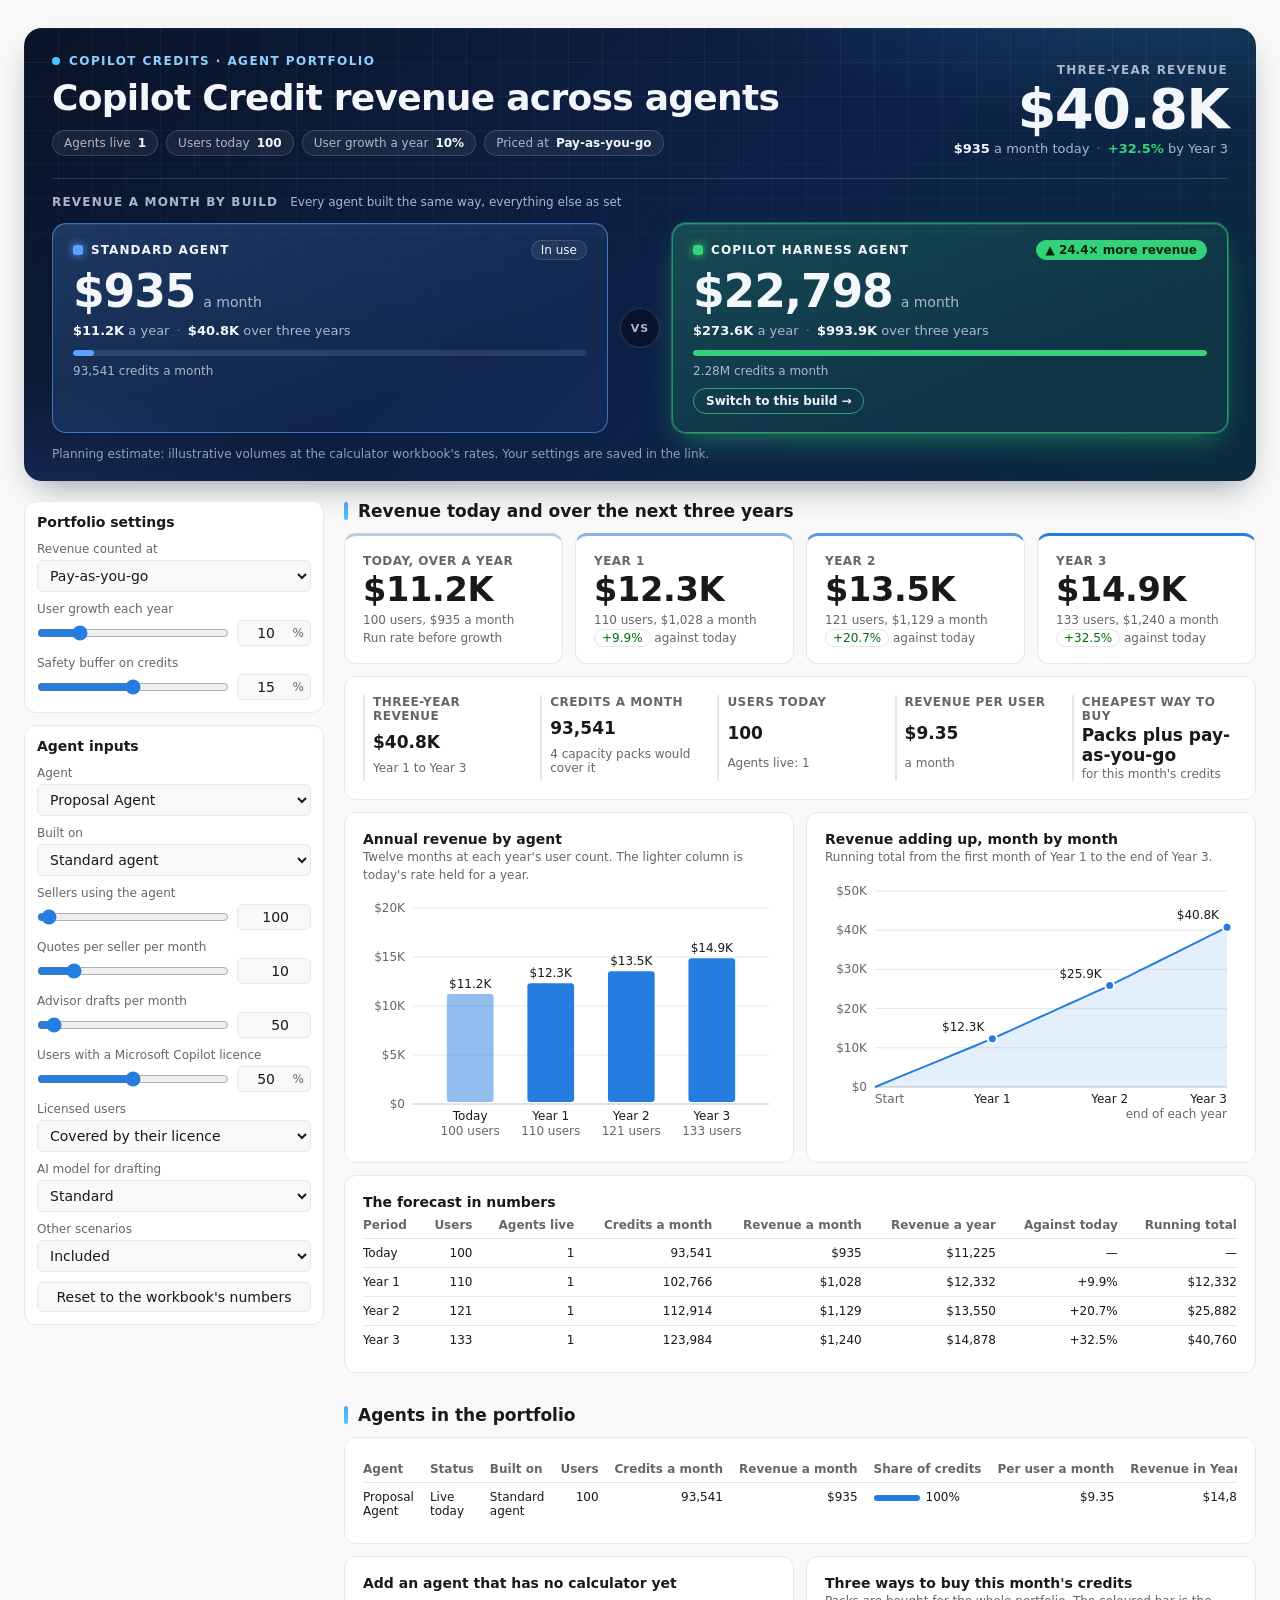
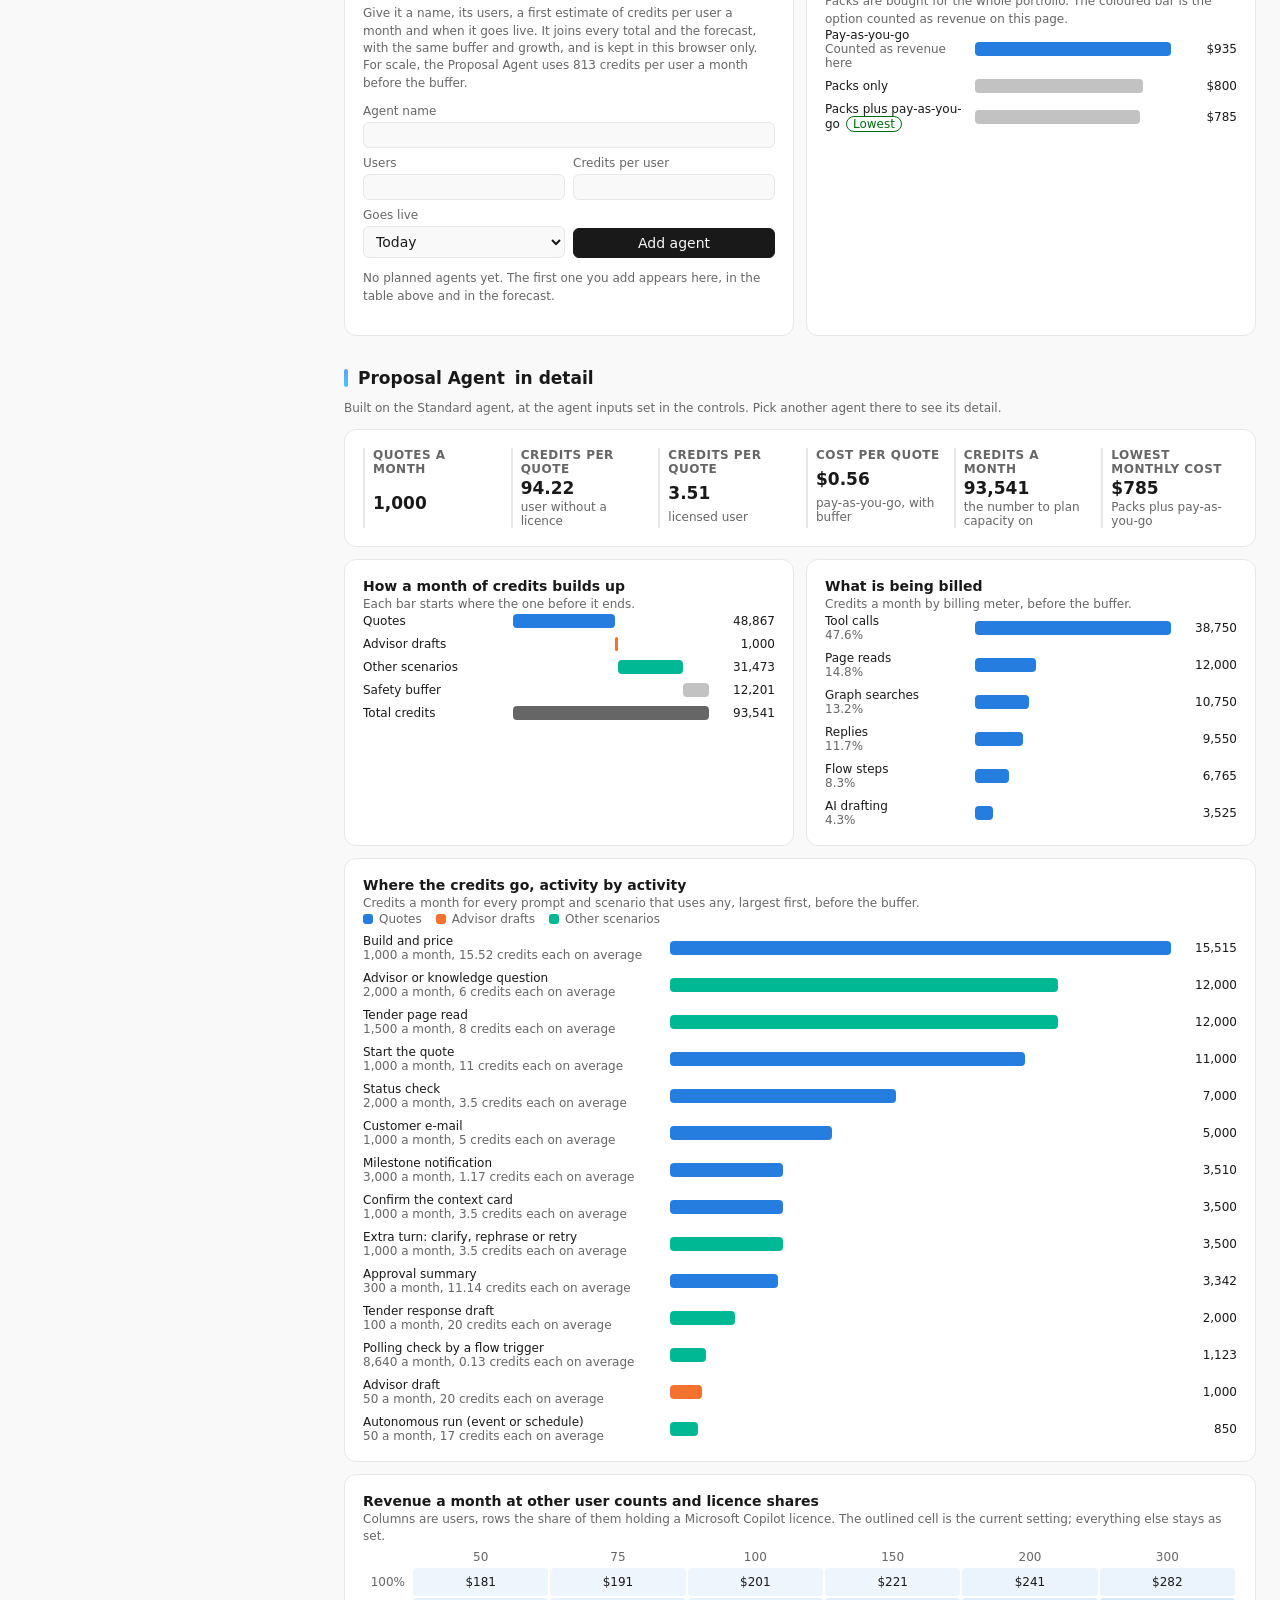
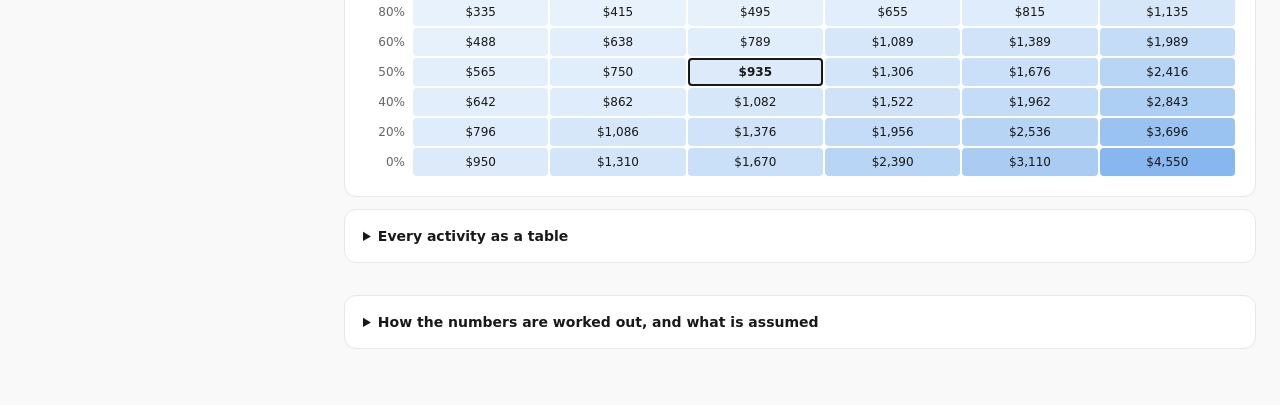
==== commit e95ff583: "Redesign the top band and compare the two builds there The top of the page is now a dark band with t" ====
--- a/index.html
+++ b/index.html
@@ -9,14 +9,67 @@
 <style>
 .cc { --cc-a: var(--color-fg); container-type: inline-size; display: grid; gap: var(--cds-gap-lg); font-family: var(--font-anthropic-sans); font-size: var(--cds-font-size-body); color: var(--color-fg); }
 .cc * { box-sizing: border-box; }
-.cc-eyebrow { margin: 0; font-size: var(--cds-font-size-caption); letter-spacing: .08em; text-transform: uppercase; color: var(--color-fg-muted); }
-.cc-title { margin: 2px 0 6px; font-family: var(--font-anthropic-serif); font-weight: 400; font-size: var(--cds-font-size-title); line-height: 1.15; }
-.cc-lede { margin: 0; max-width: 78ch; line-height: 1.5; color: var(--color-fg-muted); }
-.cc-lede b { color: var(--color-fg); font-weight: var(--cds-font-weight-medium); }
+/* the top of the page: a dark band that holds the headline and the two builds */
+.cc-hero { --hx-fg: #f3f6fb; --hx-muted: #a9b7cd; --hx-line: rgba(255, 255, 255, .14); --hx-win: #34d27b; --hx-alt: #5aa2ff; --hx-ink: #06240f;
+  position: relative; isolation: isolate; overflow: hidden; display: grid; gap: 14px; padding: 26px 28px 20px; border-radius: 18px; color: var(--hx-fg);
+  background: radial-gradient(820px 300px at 92% -20%, rgba(70, 200, 255, .20), transparent 62%), radial-gradient(700px 320px at -5% 120%, rgba(90, 120, 255, .26), transparent 60%),
+    linear-gradient(135deg, #0a1428 0%, #0d2147 55%, #0b2b3f 100%);
+  box-shadow: 0 14px 34px -12px rgba(8, 18, 40, .45); }
+.cc-hero::before { content: ''; position: absolute; inset: 0; z-index: -1; pointer-events: none;
+  background-image: linear-gradient(rgba(255, 255, 255, .05) 1px, transparent 1px), linear-gradient(90deg, rgba(255, 255, 255, .05) 1px, transparent 1px);
+  background-size: 34px 34px; -webkit-mask-image: linear-gradient(180deg, #000, transparent 80%); mask-image: linear-gradient(180deg, #000, transparent 80%); }
+.cc-hero p { margin: 0; }
+.cc-hero .dash-skeleton { color: transparent; background: rgba(255, 255, 255, .12); }
+.cc-hero-top { display: grid; grid-template-columns: minmax(0, 1fr) auto; gap: 18px 32px; align-items: end; }
+.cc-hero-id { display: grid; gap: 10px; min-width: 0; }
+.cc-eyebrow { display: inline-flex; align-items: center; gap: 9px; margin: 0; font-size: var(--cds-font-size-caption); font-weight: 600; letter-spacing: .12em; text-transform: uppercase; color: #8fd0ff; }
+.cc-pulse { position: relative; width: 8px; height: 8px; border-radius: 50%; background: #46c8ff; box-shadow: 0 0 0 0 rgba(70, 200, 255, .6); animation: cc-pulse 2.4s ease-out infinite; }
+@keyframes cc-pulse { 70% { box-shadow: 0 0 0 9px rgba(70, 200, 255, 0); } 100% { box-shadow: 0 0 0 0 rgba(70, 200, 255, 0); } }
+@media (prefers-reduced-motion: reduce) { .cc-pulse { animation: none; } }
+.cc-hero .cc-title { margin: 0; font-family: var(--font-anthropic-sans); font-size: clamp(1.6rem, 3.1cqi, 2.25rem); font-weight: 650; letter-spacing: -0.02em; line-height: 1.1; color: var(--hx-fg); }
+.cc-chips { display: flex; flex-wrap: wrap; gap: 8px; margin: 2px 0 0; padding: 0; list-style: none; }
+.cc-chips li { display: inline-flex; align-items: baseline; gap: 7px; padding: 5px 11px; border: 1px solid var(--hx-line); border-radius: 99px; background: rgba(255, 255, 255, .06); font-size: var(--cds-font-size-caption); color: var(--hx-muted); white-space: nowrap; }
+.cc-chips b { color: var(--hx-fg); font-weight: 600; font-variant-numeric: tabular-nums; }
+.cc-hero-total { display: grid; gap: 4px; justify-items: end; text-align: right; }
+.cc-hero-k { font-size: var(--cds-font-size-caption); font-weight: 600; letter-spacing: .1em; text-transform: uppercase; color: var(--hx-muted); }
+.cc-hero-big { font-size: clamp(2.4rem, 5.2cqi, 3.5rem); font-weight: 700; letter-spacing: -0.03em; line-height: 1; font-variant-numeric: tabular-nums; color: var(--hx-fg); }
+.cc-hero-sub { font-size: 13px; color: var(--hx-muted); }
+.cc-hero-sub b { color: var(--hx-fg); font-weight: 600; font-variant-numeric: tabular-nums; }
+.cc-hero .cc-hero-delta.cc-up { color: var(--hx-win); }
+.cc-hero .cc-hero-delta.cc-down { color: #ff8a8a; }
+.cc-hero-dot { margin: 0 3px; opacity: .6; }
+.cc-hero-label { display: flex; flex-wrap: wrap; align-items: baseline; gap: 4px 12px; margin-top: 8px; padding-top: 16px; border-top: 1px solid var(--hx-line); }
+.cc-hero-note { font-size: var(--cds-font-size-caption); color: var(--hx-muted); }
+.cc-hero-foot { font-size: var(--cds-font-size-caption); color: var(--hx-muted); opacity: .85; }
+.cc-hero-builds { display: grid; grid-template-columns: minmax(0, 1fr) auto minmax(0, 1fr); gap: 12px; align-items: stretch; min-height: 150px; border-radius: 14px; }
+.cc-build { --c: var(--hx-alt); display: grid; gap: 8px; align-content: start; min-width: 0; padding: 16px 20px 18px; border-radius: 14px;
+  border: 1px solid color-mix(in srgb, var(--c) 60%, transparent);
+  background: linear-gradient(155deg, color-mix(in srgb, var(--c) 24%, transparent), color-mix(in srgb, var(--c) 7%, transparent) 70%);
+  box-shadow: inset 0 1px 0 rgba(255, 255, 255, .08); }
+.cc-build-win { --c: var(--hx-win); box-shadow: inset 0 1px 0 rgba(255, 255, 255, .1), 0 0 0 1px color-mix(in srgb, var(--c) 35%, transparent), 0 12px 32px -10px color-mix(in srgb, var(--c) 55%, transparent); }
+.cc-build-head { display: flex; flex-wrap: wrap; align-items: center; gap: 6px 8px; }
+.cc-build-name { display: inline-flex; align-items: center; gap: 8px; margin-right: auto; font-size: var(--cds-font-size-caption); font-weight: 650; letter-spacing: .09em; text-transform: uppercase; color: var(--hx-fg); }
+.cc-build-name::before { content: ''; width: 10px; height: 10px; border-radius: 3px; background: var(--c); box-shadow: 0 0 10px var(--c); }
+.cc-badge { padding: 2px 9px; border: 1px solid var(--hx-line); border-radius: 99px; font-size: var(--cds-font-size-caption); color: var(--hx-fg); background: rgba(255, 255, 255, .06); white-space: nowrap; }
+.cc-badge-win { border-color: var(--hx-win); background: var(--hx-win); color: var(--hx-ink); font-weight: 700; }
+.cc-build-v { display: flex; flex-wrap: wrap; align-items: baseline; gap: 2px 8px; font-size: clamp(2rem, 4.4cqi, 2.85rem); font-weight: 700; letter-spacing: -0.025em; line-height: 1.05; font-variant-numeric: tabular-nums; color: var(--hx-fg); }
+.cc-build-v small { font-size: 14px; font-weight: 500; letter-spacing: 0; color: var(--hx-muted); }
+.cc-build-sub { font-size: 13px; color: var(--hx-muted); }
+.cc-build-sub b { color: var(--hx-fg); font-weight: 600; font-variant-numeric: tabular-nums; }
+.cc-build-track { height: 6px; margin-top: 4px; border-radius: 99px; background: rgba(255, 255, 255, .1); overflow: hidden; }
+.cc-build-track i { display: block; height: 100%; border-radius: 99px; background: var(--c); }
+.cc-build-foot { font-size: var(--cds-font-size-caption); color: var(--hx-muted); font-variant-numeric: tabular-nums; }
+.cc-build-use { justify-self: start; margin-top: 2px; padding: 5px 12px; font: inherit; font-size: var(--cds-font-size-caption); font-weight: 600; color: var(--hx-fg); background: transparent; border: 1px solid color-mix(in srgb, var(--c) 70%, transparent); border-radius: 99px; cursor: pointer; }
+.cc-build-use::after { content: ' →'; }
+.cc-build-use:hover { background: color-mix(in srgb, var(--c) 22%, transparent); }
+.cc-build-use:focus-visible { outline: 2px solid var(--c); outline-offset: 2px; }
+.cc-vs { align-self: center; display: grid; place-items: center; width: 40px; height: 40px; border: 1px solid var(--hx-line); border-radius: 50%; background: rgba(8, 16, 34, .7);
+  font-size: 11px; font-weight: 700; letter-spacing: .1em; text-transform: uppercase; color: var(--hx-muted); }
 .cc-layout { display: grid; grid-template-columns: minmax(248px, 300px) minmax(0, 1fr); gap: var(--cds-gap-lg); align-items: start; }
 .cc-main { display: grid; gap: var(--cds-gap-xl); min-width: 0; }
 .cc-sec { display: grid; gap: var(--cds-gap-md); min-width: 0; }
-.cc-h2 { margin: 0; font-size: var(--cds-font-size-heading); font-weight: var(--cds-font-weight-medium); }
+.cc-h2 { display: flex; align-items: center; gap: 10px; margin: 0; font-size: var(--cds-font-size-heading); font-weight: var(--cds-font-weight-medium); }
+.cc-h2::before { content: ''; flex: none; width: 4px; height: 18px; border-radius: 2px; background: linear-gradient(180deg, #5aa2ff, #46c8ff); }
 .cc-h3 { margin: 0 0 2px; font-size: var(--cds-font-size-body); font-weight: var(--cds-font-weight-medium); }
 .cc-note { margin: 0; font-size: var(--cds-font-size-caption); color: var(--color-fg-muted); line-height: 1.45; }
 .cc-card { background: var(--color-panel); border: 1px solid var(--color-border-line); border-radius: var(--cds-radius); padding: var(--cds-pad-lg); min-width: 0; }
@@ -112,6 +165,13 @@
   .cc-layout { grid-template-columns: minmax(0, 1fr); }
   .cc-rail { position: static; max-height: none; overflow: visible; grid-template-columns: repeat(2, minmax(0, 1fr)); }
   .cc-periods { grid-template-columns: repeat(2, minmax(0, 1fr)); }
+}
+@container (max-width: 760px) {
+  .cc-hero { padding: 20px 18px 16px; }
+  .cc-hero-top { grid-template-columns: minmax(0, 1fr); }
+  .cc-hero-total { justify-items: start; text-align: left; }
+  .cc-hero-builds { grid-template-columns: minmax(0, 1fr); }
+  .cc-vs { display: none; }
 }
 @container (max-width: 560px) {
   .cc-rail, .cc-two { grid-template-columns: minmax(0, 1fr); }
@@ -160,12 +220,28 @@
 <body>
 <div id="dash-root">
 <div class='cc'>
-<div class='cc-head'>
-<p class='cc-eyebrow'>Copilot Credits, agent portfolio</p>
+<header class='cc-hero' id='hero'>
+<div class='cc-hero-top'>
+<div class='cc-hero-id'>
+<p class='cc-eyebrow'><span class='cc-pulse' aria-hidden='true'></span>Copilot Credits · Agent portfolio</p>
 <h1 class='cc-title' id='title'>Copilot Credit revenue across agents</h1>
-<p class='cc-lede' id='takeaway'>Today the portfolio earns <b data-draw='v' data-source='portfolio' data-field='revenue_month' data-row='0' data-fmt='usd'>—</b> a month in Copilot Credits from <b data-draw='v' data-source='portfolio' data-field='users' data-row='0' data-fmt='int'>—</b> users. With <b data-draw='v' data-source='portfolio' data-field='growth_pct' data-row='0' data-fmt='pct'>—</b> more users each year that is <b data-draw='v' data-source='portfolio' data-field='year1' data-row='0' data-fmt='usd'>—</b> in Year 1, <b data-draw='v' data-source='portfolio' data-field='year2' data-row='0' data-fmt='usd'>—</b> in Year 2 and <b data-draw='v' data-source='portfolio' data-field='year3' data-row='0' data-fmt='usd'>—</b> in Year 3, or <b data-draw='v' data-source='portfolio' data-field='three_year' data-row='0' data-fmt='usd'>—</b> over the three years.</p>
-<p class='cc-note cc-caveat'>A planning estimate: volumes are illustrative and rates are those recorded in the calculator workbook. Move the sliders to test your own numbers; the link in the address bar keeps your settings.</p>
-</div>
+<ul class='cc-chips' aria-label='Current settings'>
+<li><span>Agents live</span><b data-draw='v' data-source='portfolio' data-field='agents' data-row='0' data-fmt='int'>—</b></li>
+<li><span>Users today</span><b data-draw='v' data-source='portfolio' data-field='users' data-row='0' data-fmt='int'>—</b></li>
+<li><span>User growth a year</span><b data-draw='v' data-source='portfolio' data-field='growth_pct' data-row='0' data-fmt='pct'>—</b></li>
+<li><span>Priced at</span><b data-draw='v' data-source='portfolio' data-field='basis' data-row='0'>—</b></li>
+</ul>
+</div>
+<div class='cc-hero-total' id='takeaway'>
+<p class='cc-hero-k'>Three-year revenue</p>
+<p class='cc-hero-big' data-draw='v' data-source='portfolio' data-field='three_year' data-row='0' data-fmt='usd'>—</p>
+<p class='cc-hero-sub'><b data-draw='v' data-source='portfolio' data-field='revenue_month' data-row='0' data-fmt='usd0'>—</b> a month today <span class='cc-hero-dot' aria-hidden='true'>·</span> <b class='cc-hero-delta' data-draw='v' data-source='portfolio' data-field='uplift_pct' data-row='0' data-fmt='delta'>—</b> by Year 3</p>
+</div>
+</div>
+<div class='cc-hero-label'><p class='cc-hero-k'>Revenue a month by build</p><p class='cc-hero-note'>Every agent built the same way, everything else as set</p></div>
+<div class='cc-hero-builds dash-skeleton' id='builds' data-draw='hero-builds' data-source='build_compare agents' role='group' aria-label='Monthly revenue of the whole portfolio as standard agents and on the Copilot harness'></div>
+<p class='cc-hero-foot'>Planning estimate: illustrative volumes at the calculator workbook's rates. Your settings are saved in the link.</p>
+</header>
 <div class='cc-layout'>
 <div class='cc-rail' id='controls'>
 <div class='cc-card cc-group' id='controls-portfolio'>
@@ -378,12 +454,7 @@
 <p class='cc-note'>Credits a month for every prompt and scenario that uses any, largest first, before the buffer.</p>
 <div class='cc-chart dash-skeleton' id='chart-activities' style='--cc-h: 240px' data-draw='chart-activities' data-source='activity_credits waterfall' aria-label='Bars of monthly credits by activity, largest first'></div>
 </div>
-<div class='cc-card' id='card-builds'>
-<h3 class='cc-h3'>Standard agent against Copilot harness</h3>
-<p class='cc-note'>The same agent and settings built either way, as revenue a month. The harness build uses <b data-draw='v' data-source='agent_now' data-field='harness_ratio' data-row='0' data-fmt='dec'>—</b> times the credits.</p>
-<div class='cc-chart dash-skeleton' id='chart-builds' style='--cc-h: 64px' data-draw='chart-builds' data-source='builds' aria-label='Bars of monthly revenue for the standard agent and the Copilot harness agent'></div>
-</div>
-<div class='cc-card' id='card-heat'>
+<div class='cc-card cc-wide' id='card-heat'>
 <h3 class='cc-h3'>Revenue a month at other user counts and licence shares</h3>
 <p class='cc-note'>Columns are users, rows the share of them holding a Microsoft Copilot licence. The outlined cell is the current setting; everything else stays as set.</p>
 <div class='cc-chart dash-skeleton' id='chart-heat' style='--cc-h: 200px' data-draw='chart-heat' data-source='heat' aria-label='Grid of monthly revenue by number of users and share of licensed users'></div>
@@ -613,8 +684,8 @@
       const s = {...settings(a, P), unitName: a.unit};
       const users = PERIODS.map((p, n) => usersIn(s.users, growth, n));
       const grow = users.map((u, n) => (s.users ? u / s.users : (1 + growth) ** n));
-      out.agents.push({agent_id: a.agent_id, agent: a.agent, kind: 'Modelled', build: BUILDS[s.build], starts: 0, users,
-        credits: users.map((u, n) => month(acts, rate, s, u, grow[n]).before * (1 + buffer))});
+      const alt = Object.fromEntries(Object.keys(BUILDS).map((build) => [build, users.map((u, n) => month(acts, rate, {...s, build}, u, grow[n]).before * (1 + buffer))]));
+      out.agents.push({agent_id: a.agent_id, agent: a.agent, kind: 'Modelled', build: BUILDS[s.build], s_build: s.build, starts: 0, users, credits: alt[s.build], alt});
       if (a !== chosen) continue;
       const m = month(acts, rate, s, s.users, 1), total = m.before * (1 + buffer), b = buy(total, rate, basis);
       const extraName = String(a.extra_label || 'Extra work').replace(/ per month$/i, ''), unitsName = a.unit[0].toUpperCase() + a.unit.slice(1) + 's';
@@ -637,10 +708,6 @@
         waterfall: steps.map(([step, v]) => ({step, credits: r2(v), from: r2(at), to: r2(at += v), total: false}))
           .concat({step: 'Total credits', credits: r2(total), from: 0, to: r2(total), total: true}),
         meters: sorted.map(([meter, v]) => ({meter, credits_month: r2(v), share_pct: m.before ? r2(100 * v / m.before) : 0})),
-        builds: ['standard', 'harness'].map((build, i) => {
-          const c = built[i], x = buy(c, rate, basis);
-          return {build: BUILDS[build], credits_month: r2(c), revenue_month: r2(x.revenue), payg: r2(x.payg), packs: r2(x.packs), hybrid: r2(x.hybrid), cheapest: x.cheapest, chosen: build === s.build};
-        }),
         heat: shares.flatMap((pct) => counts.map((u) => ({licence_pct: pct, users: u, current: u === s.users && pct === Math.round(s.lic * 100),
           revenue_month: r2(buy(month(acts, rate, {...s, lic: pct / 100}, u, 1).before * (1 + buffer), rate, basis).revenue)}))),
       };
@@ -673,7 +740,22 @@
       change_pct: p.n && today.revenue_year ? r2(100 * (p.revenue_year / today.revenue_year - 1)) : null,
       cumulative: p.n ? r2(sum += p.revenue_year) : null}));
     let run = 0;
+    // The whole portfolio built one way or the other: every modelled agent switched, planned agents as entered.
+    const modelled = engine.agents.length;
+    const builds = Object.keys(BUILDS).map((build) => {
+      const bought = PERIODS.map((x, n) => buy(agents.filter((a) => n >= a.starts).reduce((t, a) => t + (a.alt ? a.alt[build][n] : a.credits[n]), 0), rate, basis));
+      const credits = agents.reduce((t, a) => t + (a.starts ? 0 : a.alt ? a.alt[build][0] : a.credits[0]), 0);
+      const on = engine.agents.filter((a) => a.s_build === build).length;
+      return {build_id: build, build: BUILDS[build], credits_month: r2(credits), revenue_month: r2(bought[0].revenue), revenue_year: r2(bought[0].revenue * 12),
+        three_year: r2(bought.slice(1).reduce((t, b) => t + b.revenue * 12, 0)), agents_on: on, agents_modelled: modelled,
+        in_use: on === 0 ? 'No' : on === modelled ? 'All' : 'Some'};
+    });
+    const top = Math.max(...builds.map((b) => b.revenue_month)), low = Math.min(...builds.map((b) => b.revenue_month));
+    builds.forEach((b) => Object.assign(b, {higher: modelled > 0 && top > low && b.revenue_month === top, scale_pct: top ? r2(100 * b.revenue_month / top) : 0,
+      times_other: b.revenue_month === top && low > 0 ? r2(top / low) : null,
+      credit_ratio: builds[0].credits_month ? r2(builds[1].credits_month / builds[0].credits_month) : null}));
     return {
+      builds,
       forecast,
       split: periods.flatMap((p) => agents.map((a) => ({period: p.period, n: p.n, agent_id: a.agent_id, agent: a.agent, kind: a.kind,
         users: p.n >= a.starts ? a.users[p.n] : 0, revenue_year: r2(share(a, p.n) * 12)}))),
@@ -701,12 +783,12 @@
 view('forecast_agents', 'book', 'Forecast by agent', `Each agent's share of every year's revenue.`, (book) => book.split);
 view('runway', 'book', 'Cumulative revenue by month', 'Revenue added month by month over the three forecast years.', (book) => book.runway);
 view('agent_totals', 'book', 'Agents in the portfolio', 'One line per agent: users, credits, revenue today and in Year 3.', (book) => book.agents);
+view('build_compare', 'book', 'Standard agent against Copilot harness, whole portfolio', 'Revenue if every modelled agent were built as a standard agent, and if every one ran on the Copilot harness, everything else as set. Planned agents count the same either way.', (book) => book.builds);
 view('purchase', 'book', 'Ways to buy the credits', `This month's portfolio credits priced three ways.`, (book) => book.purchase);
 view('agent_now', 'engine', 'Selected agent today', `The selected agent at the settings on the page, line for line with the workbook's Monthly Estimate.`, (engine) => (engine.detail ? [engine.detail.now] : []));
 view('activity_credits', 'engine', 'Credits by activity', 'Monthly volume and credits of every prompt and scenario of the selected agent, before the buffer.', (engine) => (engine.detail ? engine.detail.rows : []));
 view('waterfall', 'engine', 'How the monthly credits build up', 'Quote, extra work, other scenarios and buffer credits of the selected agent.', (engine) => (engine.detail ? engine.detail.waterfall : []));
 view('meters', 'engine', 'Credits by billing meter', `The selected agent's monthly credits by what is billed, before the buffer.`, (engine) => (engine.detail ? engine.detail.meters : []));
-view('builds', 'engine', 'Standard agent against Copilot harness', 'The selected agent built either way at the same settings.', (engine) => (engine.detail ? engine.detail.builds : []));
 view('heat', 'engine', 'Revenue by users and licence share', 'Monthly revenue of the selected agent at other user counts and licence shares, everything else as set.', (engine) => (engine.detail ? engine.detail.heat : []));
 
 })();
@@ -899,10 +981,36 @@
   if (got) bars(box, got[0], {label: (d) => d.meter, value: (d) => d.credits_month, text: (d) => fmts.num(d.credits_month), sub: (d) => fmts.pct(d.share_pct), color: () => paint(0),
     tip: (d) => [fmts.dec(d.credits_month) + ' credits a month', fmts.pct(d.share_pct) + ' of the credits before the buffer']});
 });
-dash.draw('chart-builds', (box) => {
-  const got = ready(box, 'builds');
-  if (got) bars(box, got[0], {label: (d) => d.build, sub: (d) => (d.chosen ? 'Selected for this agent' : ''), value: (d) => d.revenue_month, text: (d) => fmts.usd0(d.revenue_month),
-    color: (d) => (d.chosen ? paint(0) : ''), tip: (d) => [fmts.num(d.credits_month) + ' credits a month', 'Cheapest to buy: ' + d.cheapest]});
+// The two builds side by side at the top: whichever earns more is the green one.
+dash.draw('hero-builds', (box) => {
+  const got = ready(box, 'build_compare', 'agents');
+  if (!got) return;
+  const [rows, agents] = got, ids = agents.map((a) => a.agent_id);
+  const card = (r) => {
+    const c = h('article', 'cc-build ' + (r.higher ? 'cc-build-win' : 'cc-build-alt')), head = h('div', 'cc-build-head');
+    c.setAttribute('aria-label', r.build + ': ' + fmts.usd0(r.revenue_month) + ' a month' + (r.higher ? ', the higher revenue' : ''));
+    head.append(h('span', 'cc-build-name', r.build));
+    if (r.in_use !== 'No') head.append(h('span', 'cc-badge', r.in_use === 'All' ? 'In use' : 'In use by ' + r.agents_on + ' of ' + r.agents_modelled));
+    if (r.higher) head.append(h('span', 'cc-badge cc-badge-win', r.times_other ? '▲ ' + fmts.dec(Math.round(r.times_other * 10) / 10) + '× more revenue' : '▲ Higher revenue'));
+    const big = h('p', 'cc-build-v', fmts.usd0(r.revenue_month));
+    big.append(h('small', '', 'a month'));
+    const sub = h('p', 'cc-build-sub');
+    sub.append(h('b', '', fmts.usd(r.revenue_year)), ' a year ', h('span', 'cc-hero-dot', '·'), ' ', h('b', '', fmts.usd(r.three_year)), ' over three years');
+    const track = h('div', 'cc-build-track'), fill = h('i');
+    fill.style.width = Math.max(1.5, r.scale_pct) + '%';
+    track.append(fill);
+    c.append(head, big, sub, track, h('p', 'cc-build-foot', fmts.num(r.credits_month) + ' credits a month'));
+    if (r.in_use !== 'All' && ids.length) {
+      const go = h('button', 'cc-build-use', ids.length > 1 ? 'Switch every agent to this build' : 'Switch to this build');
+      go.type = 'button';
+      go.addEventListener('click', () => dash.setParams(Object.fromEntries(ids.map((id) => [id + '_build', r.build_id]))));
+      c.append(go);
+    }
+    return c;
+  };
+  const vs = h('div', 'cc-vs', 'vs');
+  vs.setAttribute('aria-hidden', 'true');
+  box.replaceChildren(card(rows[0]), vs, ...rows.slice(1).map(card));
 });
 dash.draw('chart-heat', (box) => {
   const got = ready(box, 'heat');
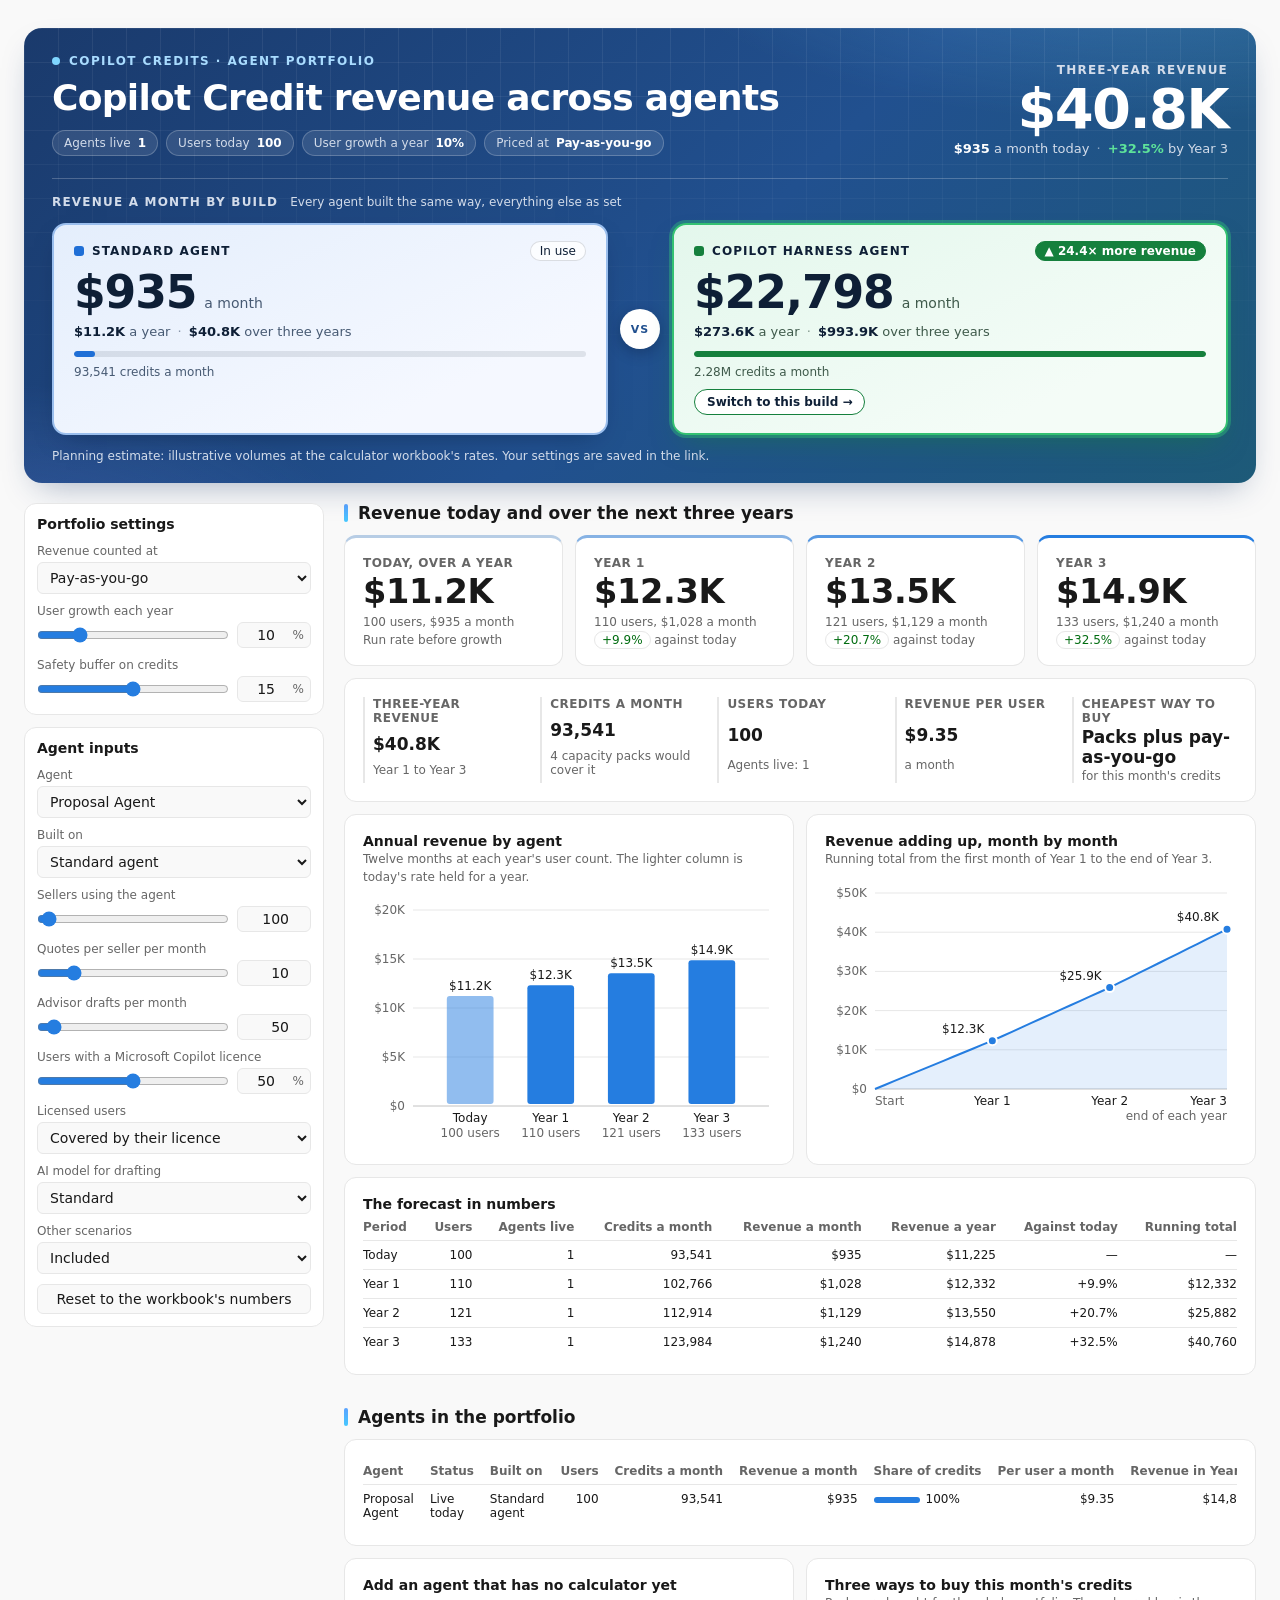
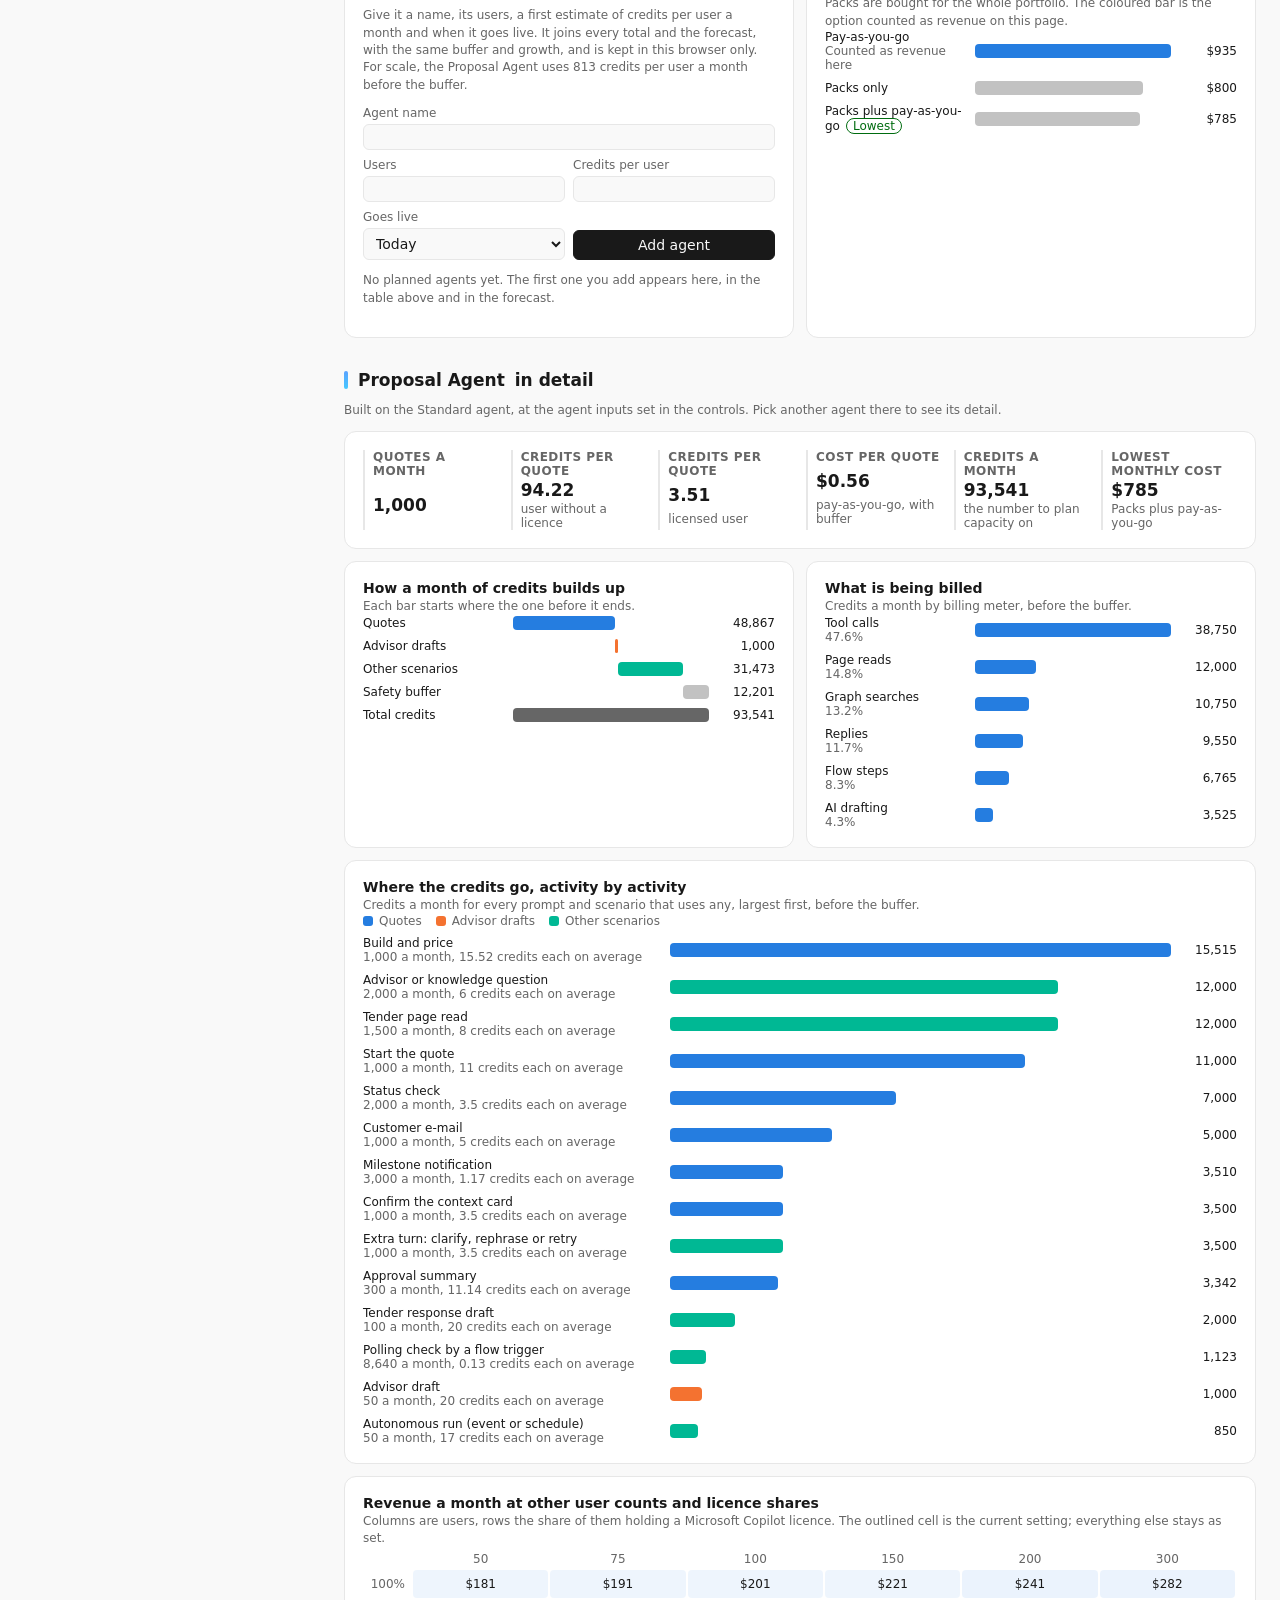
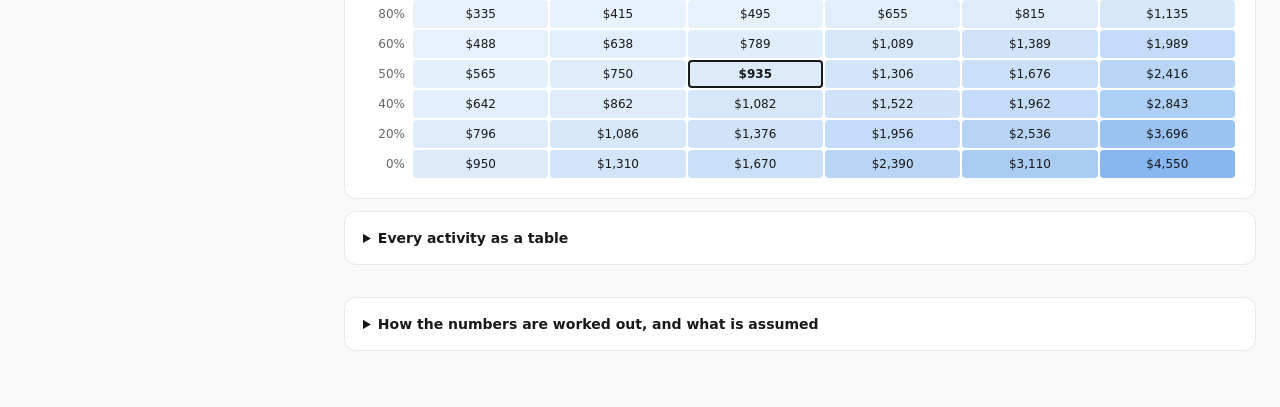
==== commit 284549a1: "Lighten the top band and the two build boxes The band moves from near-black navy to a mid blue, and " ====
--- a/index.html
+++ b/index.html
@@ -9,62 +9,62 @@
 <style>
 .cc { --cc-a: var(--color-fg); container-type: inline-size; display: grid; gap: var(--cds-gap-lg); font-family: var(--font-anthropic-sans); font-size: var(--cds-font-size-body); color: var(--color-fg); }
 .cc * { box-sizing: border-box; }
-/* the top of the page: a dark band that holds the headline and the two builds */
-.cc-hero { --hx-fg: #f3f6fb; --hx-muted: #a9b7cd; --hx-line: rgba(255, 255, 255, .14); --hx-win: #34d27b; --hx-alt: #5aa2ff; --hx-ink: #06240f;
+/* the top of the page: a blue band that holds the headline and the two builds */
+.cc-hero { --hx-fg: #ffffff; --hx-muted: #d3dcea; --hx-line: rgba(255, 255, 255, .22); --hx-up: #5ee39a; --bx-fg: #0e1f36; --bx-line: rgba(14, 31, 54, .14);
   position: relative; isolation: isolate; overflow: hidden; display: grid; gap: 14px; padding: 26px 28px 20px; border-radius: 18px; color: var(--hx-fg);
-  background: radial-gradient(820px 300px at 92% -20%, rgba(70, 200, 255, .20), transparent 62%), radial-gradient(700px 320px at -5% 120%, rgba(90, 120, 255, .26), transparent 60%),
-    linear-gradient(135deg, #0a1428 0%, #0d2147 55%, #0b2b3f 100%);
-  box-shadow: 0 14px 34px -12px rgba(8, 18, 40, .45); }
+  background: radial-gradient(820px 300px at 92% -20%, rgba(120, 210, 255, .28), transparent 62%), radial-gradient(700px 320px at -5% 120%, rgba(120, 150, 255, .28), transparent 60%),
+    linear-gradient(135deg, #1a3a6c 0%, #21508f 55%, #1d5a78 100%);
+  box-shadow: 0 14px 34px -14px rgba(20, 50, 100, .4); }
 .cc-hero::before { content: ''; position: absolute; inset: 0; z-index: -1; pointer-events: none;
-  background-image: linear-gradient(rgba(255, 255, 255, .05) 1px, transparent 1px), linear-gradient(90deg, rgba(255, 255, 255, .05) 1px, transparent 1px);
+  background-image: linear-gradient(rgba(255, 255, 255, .07) 1px, transparent 1px), linear-gradient(90deg, rgba(255, 255, 255, .07) 1px, transparent 1px);
   background-size: 34px 34px; -webkit-mask-image: linear-gradient(180deg, #000, transparent 80%); mask-image: linear-gradient(180deg, #000, transparent 80%); }
 .cc-hero p { margin: 0; }
-.cc-hero .dash-skeleton { color: transparent; background: rgba(255, 255, 255, .12); }
+.cc-hero .dash-skeleton { color: transparent; background: rgba(255, 255, 255, .16); }
 .cc-hero-top { display: grid; grid-template-columns: minmax(0, 1fr) auto; gap: 18px 32px; align-items: end; }
 .cc-hero-id { display: grid; gap: 10px; min-width: 0; }
-.cc-eyebrow { display: inline-flex; align-items: center; gap: 9px; margin: 0; font-size: var(--cds-font-size-caption); font-weight: 600; letter-spacing: .12em; text-transform: uppercase; color: #8fd0ff; }
-.cc-pulse { position: relative; width: 8px; height: 8px; border-radius: 50%; background: #46c8ff; box-shadow: 0 0 0 0 rgba(70, 200, 255, .6); animation: cc-pulse 2.4s ease-out infinite; }
-@keyframes cc-pulse { 70% { box-shadow: 0 0 0 9px rgba(70, 200, 255, 0); } 100% { box-shadow: 0 0 0 0 rgba(70, 200, 255, 0); } }
+.cc-eyebrow { display: inline-flex; align-items: center; gap: 9px; margin: 0; font-size: var(--cds-font-size-caption); font-weight: 600; letter-spacing: .12em; text-transform: uppercase; color: #a9dcff; }
+.cc-pulse { position: relative; width: 8px; height: 8px; border-radius: 50%; background: #7fd6ff; box-shadow: 0 0 0 0 rgba(127, 214, 255, .6); animation: cc-pulse 2.4s ease-out infinite; }
+@keyframes cc-pulse { 70% { box-shadow: 0 0 0 9px rgba(127, 214, 255, 0); } 100% { box-shadow: 0 0 0 0 rgba(127, 214, 255, 0); } }
 @media (prefers-reduced-motion: reduce) { .cc-pulse { animation: none; } }
 .cc-hero .cc-title { margin: 0; font-family: var(--font-anthropic-sans); font-size: clamp(1.6rem, 3.1cqi, 2.25rem); font-weight: 650; letter-spacing: -0.02em; line-height: 1.1; color: var(--hx-fg); }
 .cc-chips { display: flex; flex-wrap: wrap; gap: 8px; margin: 2px 0 0; padding: 0; list-style: none; }
-.cc-chips li { display: inline-flex; align-items: baseline; gap: 7px; padding: 5px 11px; border: 1px solid var(--hx-line); border-radius: 99px; background: rgba(255, 255, 255, .06); font-size: var(--cds-font-size-caption); color: var(--hx-muted); white-space: nowrap; }
+.cc-chips li { display: inline-flex; align-items: baseline; gap: 7px; padding: 5px 11px; border: 1px solid var(--hx-line); border-radius: 99px; background: rgba(255, 255, 255, .10); font-size: var(--cds-font-size-caption); color: var(--hx-muted); white-space: nowrap; }
 .cc-chips b { color: var(--hx-fg); font-weight: 600; font-variant-numeric: tabular-nums; }
 .cc-hero-total { display: grid; gap: 4px; justify-items: end; text-align: right; }
 .cc-hero-k { font-size: var(--cds-font-size-caption); font-weight: 600; letter-spacing: .1em; text-transform: uppercase; color: var(--hx-muted); }
 .cc-hero-big { font-size: clamp(2.4rem, 5.2cqi, 3.5rem); font-weight: 700; letter-spacing: -0.03em; line-height: 1; font-variant-numeric: tabular-nums; color: var(--hx-fg); }
 .cc-hero-sub { font-size: 13px; color: var(--hx-muted); }
 .cc-hero-sub b { color: var(--hx-fg); font-weight: 600; font-variant-numeric: tabular-nums; }
-.cc-hero .cc-hero-delta.cc-up { color: var(--hx-win); }
-.cc-hero .cc-hero-delta.cc-down { color: #ff8a8a; }
+.cc-hero .cc-hero-delta.cc-up { color: var(--hx-up); }
+.cc-hero .cc-hero-delta.cc-down { color: #ffc2c2; }
 .cc-hero-dot { margin: 0 3px; opacity: .6; }
 .cc-hero-label { display: flex; flex-wrap: wrap; align-items: baseline; gap: 4px 12px; margin-top: 8px; padding-top: 16px; border-top: 1px solid var(--hx-line); }
 .cc-hero-note { font-size: var(--cds-font-size-caption); color: var(--hx-muted); }
-.cc-hero-foot { font-size: var(--cds-font-size-caption); color: var(--hx-muted); opacity: .85; }
+.cc-hero-foot { font-size: var(--cds-font-size-caption); color: var(--hx-muted); }
 .cc-hero-builds { display: grid; grid-template-columns: minmax(0, 1fr) auto minmax(0, 1fr); gap: 12px; align-items: stretch; min-height: 150px; border-radius: 14px; }
-.cc-build { --c: var(--hx-alt); display: grid; gap: 8px; align-content: start; min-width: 0; padding: 16px 20px 18px; border-radius: 14px;
-  border: 1px solid color-mix(in srgb, var(--c) 60%, transparent);
-  background: linear-gradient(155deg, color-mix(in srgb, var(--c) 24%, transparent), color-mix(in srgb, var(--c) 7%, transparent) 70%);
-  box-shadow: inset 0 1px 0 rgba(255, 255, 255, .08); }
-.cc-build-win { --c: var(--hx-win); box-shadow: inset 0 1px 0 rgba(255, 255, 255, .1), 0 0 0 1px color-mix(in srgb, var(--c) 35%, transparent), 0 12px 32px -10px color-mix(in srgb, var(--c) 55%, transparent); }
+.cc-build { --c: #1f6fd6; --bg1: #e4eefc; --bg2: #f5f8ff; --bx-muted: #475a73; display: grid; gap: 8px; align-content: start; min-width: 0; padding: 16px 20px 18px; border-radius: 14px; color: var(--bx-fg);
+  border: 2px solid color-mix(in srgb, var(--c) 45%, white); background: linear-gradient(155deg, var(--bg1), var(--bg2) 75%);
+  box-shadow: 0 10px 26px -14px rgba(6, 20, 45, .55); }
+.cc-build-win { --c: #15803d; --bg1: #e3f7ec; --bg2: #f4fcf7; --bx-muted: #3f5a4b; border-color: #34c172;
+  box-shadow: 0 0 0 3px rgba(52, 210, 123, .35), 0 14px 30px -12px rgba(21, 128, 61, .55); }
 .cc-build-head { display: flex; flex-wrap: wrap; align-items: center; gap: 6px 8px; }
-.cc-build-name { display: inline-flex; align-items: center; gap: 8px; margin-right: auto; font-size: var(--cds-font-size-caption); font-weight: 650; letter-spacing: .09em; text-transform: uppercase; color: var(--hx-fg); }
-.cc-build-name::before { content: ''; width: 10px; height: 10px; border-radius: 3px; background: var(--c); box-shadow: 0 0 10px var(--c); }
-.cc-badge { padding: 2px 9px; border: 1px solid var(--hx-line); border-radius: 99px; font-size: var(--cds-font-size-caption); color: var(--hx-fg); background: rgba(255, 255, 255, .06); white-space: nowrap; }
-.cc-badge-win { border-color: var(--hx-win); background: var(--hx-win); color: var(--hx-ink); font-weight: 700; }
-.cc-build-v { display: flex; flex-wrap: wrap; align-items: baseline; gap: 2px 8px; font-size: clamp(2rem, 4.4cqi, 2.85rem); font-weight: 700; letter-spacing: -0.025em; line-height: 1.05; font-variant-numeric: tabular-nums; color: var(--hx-fg); }
-.cc-build-v small { font-size: 14px; font-weight: 500; letter-spacing: 0; color: var(--hx-muted); }
-.cc-build-sub { font-size: 13px; color: var(--hx-muted); }
-.cc-build-sub b { color: var(--hx-fg); font-weight: 600; font-variant-numeric: tabular-nums; }
-.cc-build-track { height: 6px; margin-top: 4px; border-radius: 99px; background: rgba(255, 255, 255, .1); overflow: hidden; }
+.cc-build-name { display: inline-flex; align-items: center; gap: 8px; margin-right: auto; font-size: var(--cds-font-size-caption); font-weight: 700; letter-spacing: .09em; text-transform: uppercase; color: var(--bx-fg); }
+.cc-build-name::before { content: ''; width: 10px; height: 10px; border-radius: 3px; background: var(--c); }
+.cc-badge { padding: 2px 9px; border: 1px solid var(--bx-line); border-radius: 99px; font-size: var(--cds-font-size-caption); color: var(--bx-fg); background: rgba(255, 255, 255, .75); white-space: nowrap; }
+.cc-badge-win { border-color: var(--c); background: var(--c); color: #ffffff; font-weight: 700; }
+.cc-build-v { display: flex; flex-wrap: wrap; align-items: baseline; gap: 2px 8px; font-size: clamp(2rem, 4.4cqi, 2.85rem); font-weight: 700; letter-spacing: -0.025em; line-height: 1.05; font-variant-numeric: tabular-nums; color: var(--bx-fg); }
+.cc-build-v small { font-size: 14px; font-weight: 500; letter-spacing: 0; color: var(--bx-muted); }
+.cc-build-sub { font-size: 13px; color: var(--bx-muted); }
+.cc-build-sub b { color: var(--bx-fg); font-weight: 600; font-variant-numeric: tabular-nums; }
+.cc-build-track { height: 6px; margin-top: 4px; border-radius: 99px; background: rgba(14, 31, 54, .1); overflow: hidden; }
 .cc-build-track i { display: block; height: 100%; border-radius: 99px; background: var(--c); }
-.cc-build-foot { font-size: var(--cds-font-size-caption); color: var(--hx-muted); font-variant-numeric: tabular-nums; }
-.cc-build-use { justify-self: start; margin-top: 2px; padding: 5px 12px; font: inherit; font-size: var(--cds-font-size-caption); font-weight: 600; color: var(--hx-fg); background: transparent; border: 1px solid color-mix(in srgb, var(--c) 70%, transparent); border-radius: 99px; cursor: pointer; }
+.cc-build-foot { font-size: var(--cds-font-size-caption); color: var(--bx-muted); font-variant-numeric: tabular-nums; }
+.cc-build-use { justify-self: start; margin-top: 2px; padding: 5px 12px; font: inherit; font-size: var(--cds-font-size-caption); font-weight: 600; color: var(--bx-fg); background: #ffffff; border: 1px solid var(--c); border-radius: 99px; cursor: pointer; }
 .cc-build-use::after { content: ' →'; }
-.cc-build-use:hover { background: color-mix(in srgb, var(--c) 22%, transparent); }
+.cc-build-use:hover { background: color-mix(in srgb, var(--c) 12%, white); }
 .cc-build-use:focus-visible { outline: 2px solid var(--c); outline-offset: 2px; }
-.cc-vs { align-self: center; display: grid; place-items: center; width: 40px; height: 40px; border: 1px solid var(--hx-line); border-radius: 50%; background: rgba(8, 16, 34, .7);
-  font-size: 11px; font-weight: 700; letter-spacing: .1em; text-transform: uppercase; color: var(--hx-muted); }
+.cc-vs { align-self: center; display: grid; place-items: center; width: 40px; height: 40px; border-radius: 50%; background: #ffffff; box-shadow: 0 4px 14px rgba(6, 20, 45, .3);
+  font-size: 11px; font-weight: 700; letter-spacing: .1em; text-transform: uppercase; color: #21508f; }
 .cc-layout { display: grid; grid-template-columns: minmax(248px, 300px) minmax(0, 1fr); gap: var(--cds-gap-lg); align-items: start; }
 .cc-main { display: grid; gap: var(--cds-gap-xl); min-width: 0; }
 .cc-sec { display: grid; gap: var(--cds-gap-md); min-width: 0; }
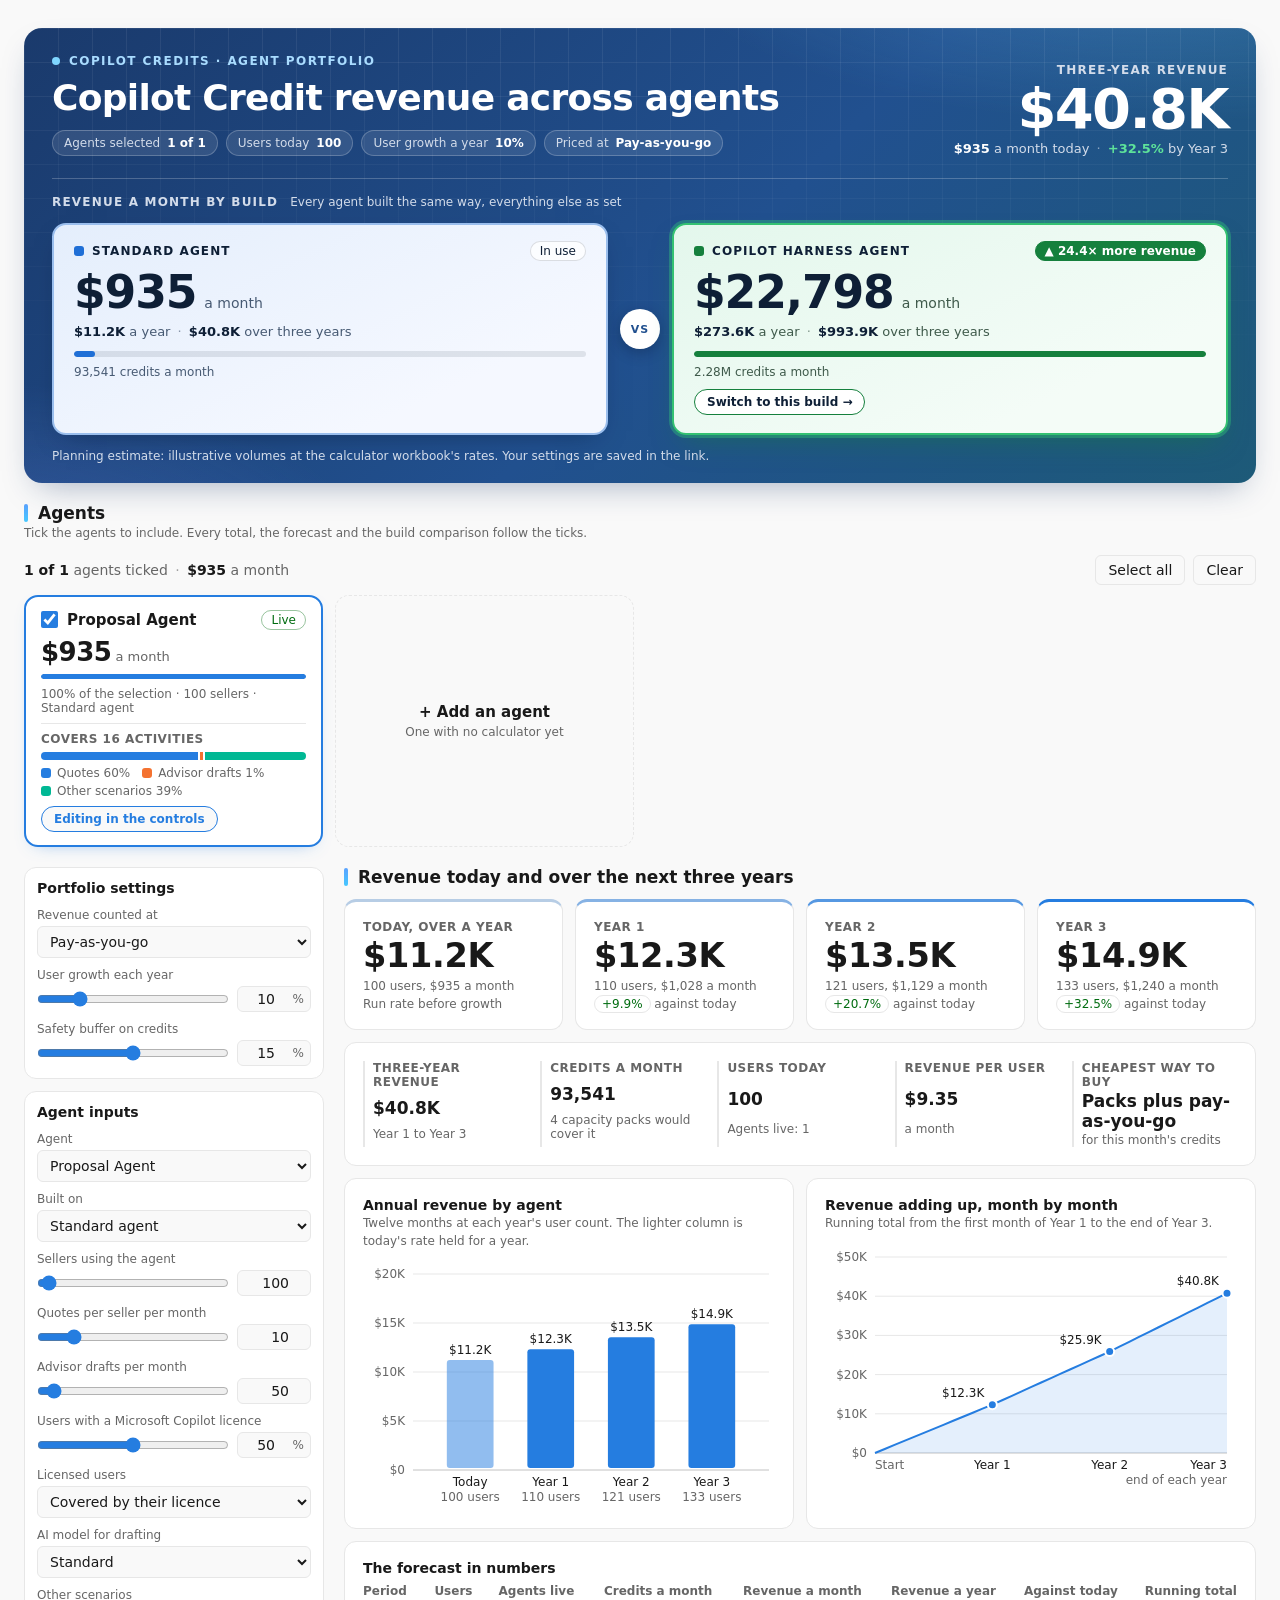
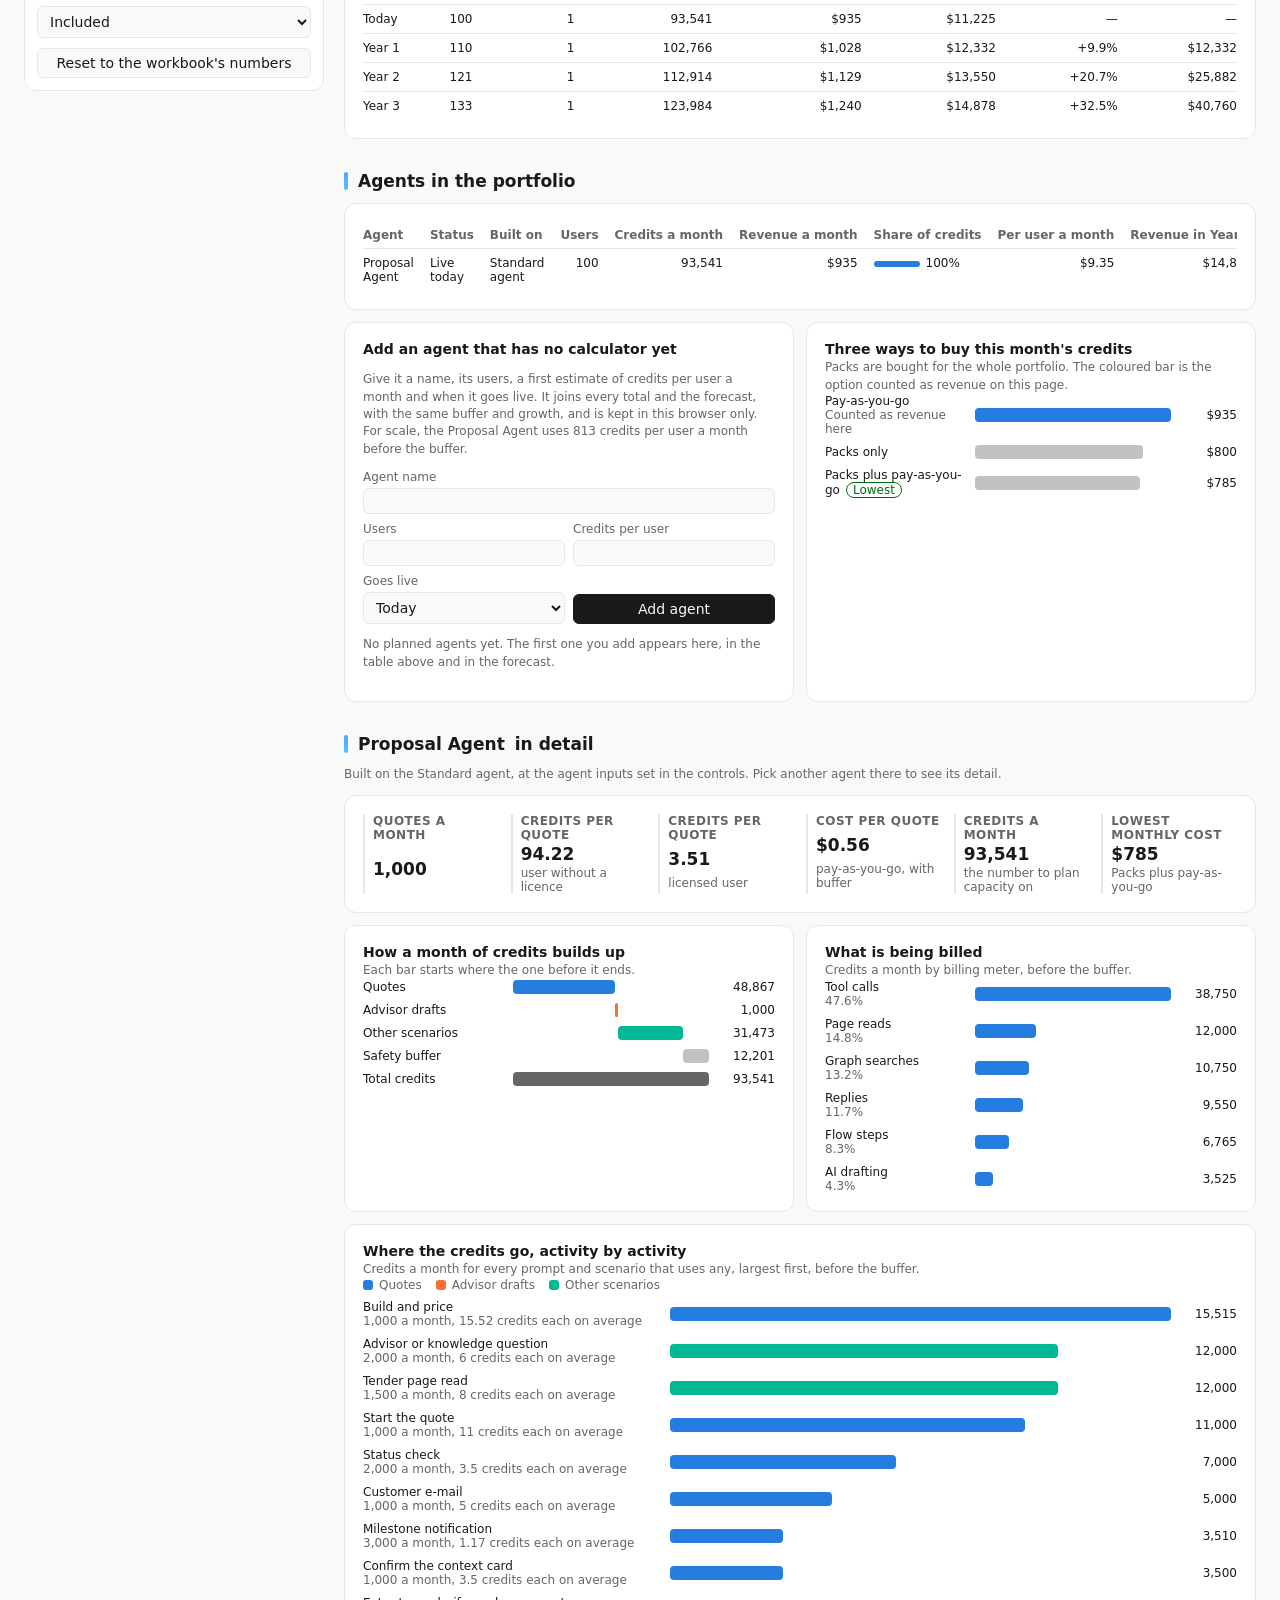
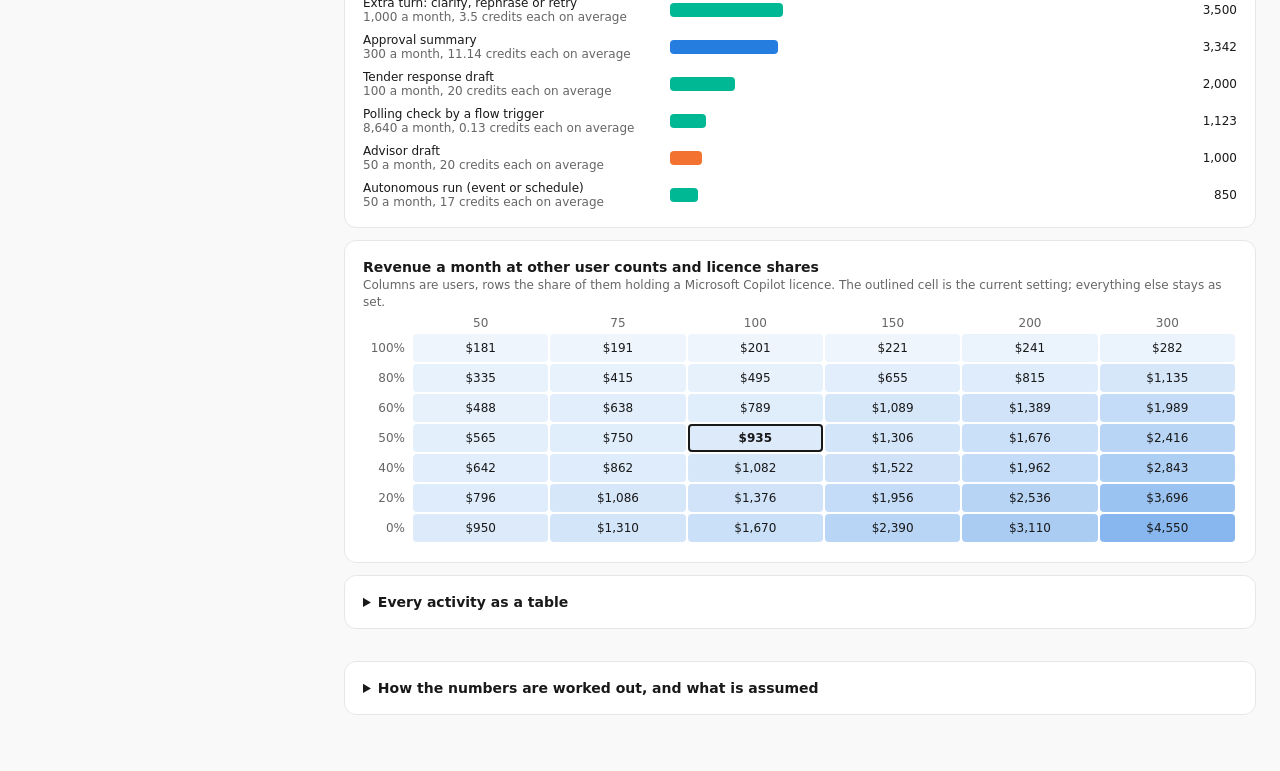
==== commit 5ff07440: "Add an Agents section to choose which agents count Each agent gets a card with a tick box, its month" ====
--- a/index.html
+++ b/index.html
@@ -65,6 +65,42 @@
 .cc-build-use:focus-visible { outline: 2px solid var(--c); outline-offset: 2px; }
 .cc-vs { align-self: center; display: grid; place-items: center; width: 40px; height: 40px; border-radius: 50%; background: #ffffff; box-shadow: 0 4px 14px rgba(6, 20, 45, .3);
   font-size: 11px; font-weight: 700; letter-spacing: .1em; text-transform: uppercase; color: #21508f; }
+/* agents to tick */
+.cc-pick { gap: var(--cds-gap-sm); }
+.cc-pick-head { display: grid; gap: 2px; }
+.cc-pick-body { display: grid; gap: 10px; min-height: 120px; border-radius: var(--cds-radius); }
+.cc-pick-tools { display: flex; flex-wrap: wrap; align-items: center; gap: 8px; }
+.cc-pick-sum { margin: 0 auto 0 0; font-size: var(--cds-font-size-body); color: var(--color-fg-muted); }
+.cc-pick-sum b { color: var(--color-fg); font-weight: var(--cds-font-weight-medium); font-variant-numeric: tabular-nums; }
+.cc-pick-q { width: 220px; }
+.cc-pick-grid { display: grid; grid-template-columns: repeat(auto-fill, minmax(280px, 1fr)); gap: 12px; }
+.cc-ag { display: grid; gap: 8px; align-content: start; min-width: 0; padding: 14px 16px; border-radius: 14px; background: var(--color-panel); border: 1px solid var(--color-border-line); }
+.cc-ag-on { border: 2px solid var(--series-1); padding: 13px 15px; box-shadow: 0 6px 18px -12px color-mix(in srgb, var(--series-1) 70%, transparent); }
+.cc-ag:not(.cc-ag-on) .cc-ag-v, .cc-ag:not(.cc-ag-on) .cc-ag-name span { color: var(--color-fg-muted); }
+.cc-ag-top { display: flex; align-items: center; gap: 8px; }
+.cc-ag-name { display: inline-flex; align-items: center; gap: 9px; margin-right: auto; font-size: 15px; font-weight: var(--cds-font-weight-medium); cursor: pointer; }
+.cc-ag-name input { width: 17px; height: 17px; margin: 0; accent-color: var(--series-1); cursor: pointer; }
+.cc-ag-pill { padding: 2px 9px; border-radius: 99px; font-size: var(--cds-font-size-caption); color: var(--color-fg-muted); border: 1px solid var(--color-border-line); white-space: nowrap; }
+.cc-ag-live { color: var(--color-ok); border-color: color-mix(in srgb, var(--color-ok) 40%, transparent); }
+.cc-ag-v { margin: 0; font-size: 26px; font-weight: 700; letter-spacing: -0.02em; line-height: 1.1; font-variant-numeric: tabular-nums; }
+.cc-ag-v small { font-size: 13px; font-weight: 400; letter-spacing: 0; color: var(--color-fg-muted); }
+.cc-ag-track { height: 5px; border-radius: 99px; background: var(--color-border-line); overflow: hidden; }
+.cc-ag-track i { display: block; height: 100%; border-radius: 99px; background: var(--series-1); }
+.cc-ag-meta { margin: 0; font-size: var(--cds-font-size-caption); color: var(--color-fg-muted); }
+.cc-ag-parts { display: grid; gap: 6px; padding-top: 8px; border-top: 1px solid var(--color-border-line); }
+.cc-ag-k { font-size: var(--cds-font-size-caption); font-weight: var(--cds-font-weight-medium); color: var(--color-fg-muted); letter-spacing: .04em; text-transform: uppercase; }
+.cc-ag-stack { display: flex; gap: 2px; height: 8px; border-radius: 4px; overflow: hidden; }
+.cc-ag-stack i { display: block; height: 100%; min-width: 3px; }
+.cc-ag-keys { display: flex; flex-wrap: wrap; gap: 4px 12px; font-size: var(--cds-font-size-caption); color: var(--color-fg-muted); font-variant-numeric: tabular-nums; }
+.cc-ag-btn { justify-self: start; padding: 5px 12px; font: inherit; font-size: var(--cds-font-size-caption); font-weight: var(--cds-font-weight-medium); color: var(--color-fg); background: var(--color-bg); border: 1px solid var(--color-border-line); border-radius: 99px; cursor: pointer; }
+.cc-ag-btn:hover { border-color: var(--series-1); }
+.cc-ag-btn:focus-visible, .cc-ag-add:focus-visible { outline: 2px solid var(--series-1); outline-offset: 2px; }
+.cc-ag-edit-now .cc-ag-btn { color: var(--series-1); border-color: var(--series-1); cursor: default; }
+.cc-ag-add { display: grid; place-content: center; justify-items: center; gap: 4px; min-height: 140px; padding: 14px; font: inherit; color: var(--color-fg-muted); background: transparent; border: 1.5px dashed var(--color-border-line); border-radius: 14px; cursor: pointer; }
+.cc-ag-add b { font-size: 15px; font-weight: var(--cds-font-weight-medium); color: var(--color-fg); }
+.cc-ag-add small { font-size: var(--cds-font-size-caption); }
+.cc-ag-add:hover { border-color: var(--series-1); color: var(--color-fg); }
+.cc-hero-empty { grid-column: 1 / -1; align-self: center; padding: 18px; border-radius: 14px; border: 1px dashed var(--hx-line); color: var(--hx-muted); text-align: center; }
 .cc-layout { display: grid; grid-template-columns: minmax(248px, 300px) minmax(0, 1fr); gap: var(--cds-gap-lg); align-items: start; }
 .cc-main { display: grid; gap: var(--cds-gap-xl); min-width: 0; }
 .cc-sec { display: grid; gap: var(--cds-gap-md); min-width: 0; }
@@ -174,6 +210,7 @@
   .cc-vs { display: none; }
 }
 @container (max-width: 560px) {
+  .cc-ag-add { min-height: 88px; }
   .cc-rail, .cc-two { grid-template-columns: minmax(0, 1fr); }
   .cc-bars { grid-template-columns: minmax(0, 1fr) auto; }
   .cc-bar-name { grid-column: 1 / -1; }
@@ -226,7 +263,7 @@
 <p class='cc-eyebrow'><span class='cc-pulse' aria-hidden='true'></span>Copilot Credits · Agent portfolio</p>
 <h1 class='cc-title' id='title'>Copilot Credit revenue across agents</h1>
 <ul class='cc-chips' aria-label='Current settings'>
-<li><span>Agents live</span><b data-draw='v' data-source='portfolio' data-field='agents' data-row='0' data-fmt='int'>—</b></li>
+<li><span>Agents selected</span><b><span data-draw='v' data-source='portfolio' data-field='selected' data-row='0' data-fmt='int'>—</span> of <span data-draw='v' data-source='portfolio' data-field='total_agents' data-row='0' data-fmt='int'>—</span></b></li>
 <li><span>Users today</span><b data-draw='v' data-source='portfolio' data-field='users' data-row='0' data-fmt='int'>—</b></li>
 <li><span>User growth a year</span><b data-draw='v' data-source='portfolio' data-field='growth_pct' data-row='0' data-fmt='pct'>—</b></li>
 <li><span>Priced at</span><b data-draw='v' data-source='portfolio' data-field='basis' data-row='0'>—</b></li>
@@ -242,6 +279,13 @@
 <div class='cc-hero-builds dash-skeleton' id='builds' data-draw='hero-builds' data-source='build_compare agents' role='group' aria-label='Monthly revenue of the whole portfolio as standard agents and on the Copilot harness'></div>
 <p class='cc-hero-foot'>Planning estimate: illustrative volumes at the calculator workbook's rates. Your settings are saved in the link.</p>
 </header>
+<section class='cc-sec cc-pick' id='agent-select' aria-labelledby='pick-title'>
+<div class='cc-pick-head'>
+<h2 class='cc-h2' id='pick-title'>Agents</h2>
+<p class='cc-note'>Tick the agents to include. Every total, the forecast and the build comparison follow the ticks.</p>
+</div>
+<div class='cc-pick-body dash-skeleton' data-draw='agent-cards' data-source='agent_cards portfolio' role='group' aria-labelledby='pick-title'></div>
+</section>
 <div class='cc-layout'>
 <div class='cc-rail' id='controls'>
 <div class='cc-card cc-group' id='controls-portfolio'>
@@ -503,7 +547,7 @@
 </script>
 <script>
 window.CC_DATA = {"agents":[{"agent_id":"proposal","agent":"Proposal Agent","unit":"quote","users_label":"Sellers using the agent","units_label":"Quotes per seller per month","extra_label":"Advisor drafts per month","users":100,"units_per_user":10,"extra_per_month":50,"licence_pct":50.0,"model":"Standard","licence_rule":"Guide","build":"Standard","workbook":"Copilot Credit Calculator - Proposal Agent.xlsx"}],"activities":[{"agent_id":"proposal","seq":1,"activity":"Start the quote","group":"Quote","driver":"unit","volume":1,"scaling":"users","replies":1,"tool_calls":4,"graph_searches":0,"ai_tokens_k":0,"flow_steps":0,"pages":0,"licensed_pay":"No","harness_task":"Light"},{"agent_id":"proposal","seq":2,"activity":"Confirm the context card","group":"Quote","driver":"unit","volume":1,"scaling":"users","replies":1,"tool_calls":1,"graph_searches":0,"ai_tokens_k":0,"flow_steps":0,"pages":0,"licensed_pay":"No","harness_task":"Merged"},{"agent_id":"proposal","seq":3,"activity":"Build and price","group":"Quote","driver":"unit","volume":1,"scaling":"users","replies":1,"tool_calls":5,"graph_searches":0,"ai_tokens_k":0,"flow_steps":31,"pages":0,"licensed_pay":"No","harness_task":"Medium"},{"agent_id":"proposal","seq":4,"activity":"Approval summary","group":"Quote","driver":"unit","volume":0.3,"scaling":"users","replies":1,"tool_calls":3,"graph_searches":0,"ai_tokens_k":3,"flow_steps":6,"pages":0,"licensed_pay":"No","harness_task":"Light"},{"agent_id":"proposal","seq":5,"activity":"Customer e-mail","group":"Quote","driver":"unit","volume":1,"scaling":"users","replies":1,"tool_calls":1,"graph_searches":0,"ai_tokens_k":2,"flow_steps":0,"pages":0,"licensed_pay":"No","harness_task":"Light"},{"agent_id":"proposal","seq":6,"activity":"Status check","group":"Quote","driver":"unit","volume":2,"scaling":"users","replies":1,"tool_calls":1,"graph_searches":0,"ai_tokens_k":0,"flow_steps":0,"pages":0,"licensed_pay":"No","harness_task":"Light"},{"agent_id":"proposal","seq":7,"activity":"Milestone notification","group":"Quote","driver":"unit","volume":3,"scaling":"users","replies":0,"tool_calls":0,"graph_searches":0,"ai_tokens_k":0,"flow_steps":9,"pages":0,"licensed_pay":"Yes","harness_task":"Flow steps"},{"agent_id":"proposal","seq":8,"activity":"Advisor draft","group":"Advisor","driver":"extra","volume":1,"scaling":"usage","replies":1,"tool_calls":2,"graph_searches":1,"ai_tokens_k":12,"flow_steps":0,"pages":0,"licensed_pay":"No","harness_task":"Heavy"},{"agent_id":"proposal","seq":9,"activity":"Advisor or knowledge question","group":"Other","driver":"user","volume":20.0,"scaling":"users","replies":1,"tool_calls":0,"graph_searches":1,"ai_tokens_k":0,"flow_steps":0,"pages":0,"licensed_pay":"No","harness_task":"Light"},{"agent_id":"proposal","seq":10,"activity":"Extra turn: clarify, rephrase or retry","group":"Other","driver":"unit","volume":1.0,"scaling":"users","replies":1,"tool_calls":1,"graph_searches":0,"ai_tokens_k":0,"flow_steps":0,"pages":0,"licensed_pay":"No","harness_task":"Light"},{"agent_id":"proposal","seq":11,"activity":"Tender page read","group":"Other","driver":"month","volume":1500,"scaling":"usage","replies":0,"tool_calls":0,"graph_searches":0,"ai_tokens_k":0,"flow_steps":0,"pages":1,"licensed_pay":"Yes","harness_task":"Per unit"},{"agent_id":"proposal","seq":12,"activity":"Tender response draft","group":"Other","driver":"month","volume":100,"scaling":"usage","replies":1,"tool_calls":2,"graph_searches":1,"ai_tokens_k":12,"flow_steps":0,"pages":0,"licensed_pay":"No","harness_task":"Heavy"},{"agent_id":"proposal","seq":13,"activity":"Autonomous run (event or schedule)","group":"Other","driver":"month","volume":50,"scaling":"usage","replies":1,"tool_calls":3,"graph_searches":0,"ai_tokens_k":0,"flow_steps":0,"pages":0,"licensed_pay":"Yes","harness_task":"Light"},{"agent_id":"proposal","seq":14,"activity":"Polling check by a flow trigger","group":"Other","driver":"month","volume":8640,"scaling":"fixed","replies":0,"tool_calls":0,"graph_searches":0,"ai_tokens_k":0,"flow_steps":1,"pages":0,"licensed_pay":"Yes","harness_task":"Per unit"},{"agent_id":"proposal","seq":15,"activity":"Harness build session","group":"Other","driver":"month","volume":20,"scaling":"fixed","replies":0,"tool_calls":0,"graph_searches":0,"ai_tokens_k":0,"flow_steps":0,"pages":0,"licensed_pay":"No","harness_task":"Build"},{"agent_id":"proposal","seq":16,"activity":"Harness test, preview or evaluation run","group":"Other","driver":"month","volume":100,"scaling":"fixed","replies":0,"tool_calls":0,"graph_searches":0,"ai_tokens_k":0,"flow_steps":0,"pages":0,"licensed_pay":"No","harness_task":"Light"}],"rates":[{"key":"price_per_credit","rate":"Price per Copilot Credit","value":0.01,"section":"Buying"},{"key":"pack_price","rate":"Capacity pack price","value":200,"section":"Buying"},{"key":"pack_credits","rate":"Credits in one capacity pack","value":25000,"section":"Buying"},{"key":"buffer","rate":"Safety buffer","value":0.15,"section":"Buying"},{"key":"reply","rate":"Reply","value":2,"section":"Standard agent"},{"key":"tool_call","rate":"Tool call","value":5,"section":"Standard agent"},{"key":"graph_search","rate":"Graph search","value":10,"section":"Standard agent"},{"key":"ai_standard","rate":"AI drafting, Standard model","value":1.5,"section":"Standard agent"},{"key":"ai_premium","rate":"AI drafting, Premium model","value":10,"section":"Standard agent"},{"key":"flow_step","rate":"Flow step","value":0.13,"section":"Standard agent"},{"key":"light","rate":"Light task","value":200,"section":"Copilot harness"},{"key":"medium","rate":"Medium task","value":400,"section":"Copilot harness"},{"key":"heavy","rate":"Heavy task","value":500,"section":"Copilot harness"},{"key":"harness_flow_step","rate":"Flow step on the harness","value":0.13,"section":"Copilot harness"},{"key":"page_read","rate":"Content processing per page","value":8,"section":"More rates"},{"key":"build_session","rate":"Harness build session (natural language)","value":40,"section":"More rates"}]};
-window.CC_PARAMS = {"agent":"proposal","basis":"payg","buffer":15,"growth":10,"proposal_users":100,"proposal_units":10,"proposal_extra":50,"proposal_lic":50,"proposal_build":"standard","proposal_model":"Standard","proposal_rule":"guide","proposal_other":"in"};
+window.CC_PARAMS = {"agent":"proposal","basis":"payg","buffer":15,"growth":10,"off":"","proposal_users":100,"proposal_units":10,"proposal_extra":50,"proposal_lic":50,"proposal_build":"standard","proposal_model":"Standard","proposal_rule":"guide","proposal_other":"in"};
 </script>
 <script>
 // Stand-in for the dashboard host. It gives model.js and app.js the same `dash` and `claude`
@@ -678,14 +722,19 @@
     const buffer = Math.max(0, num(P.buffer, rate.buffer * 100)) / 100, growth = Math.max(0, num(P.growth, 10)) / 100;
     const basis = BASES[P.basis] ? P.basis : 'payg';
     const chosen = agents.find((a) => a.agent_id === P.agent) || agents[0];
-    const out = {rate, buffer, growth, basis, agents: [], detail: null};
+    const off = new Set(String(P.off || '').split(',').filter(Boolean));
+    const out = {rate, buffer, growth, basis, off, agents: [], detail: null};
     for (const a of agents) {
       const acts = activities.filter((x) => x.agent_id === a.agent_id);
       const s = {...settings(a, P), unitName: a.unit};
       const users = PERIODS.map((p, n) => usersIn(s.users, growth, n));
       const grow = users.map((u, n) => (s.users ? u / s.users : (1 + growth) ** n));
       const alt = Object.fromEntries(Object.keys(BUILDS).map((build) => [build, users.map((u, n) => month(acts, rate, {...s, build}, u, grow[n]).before * (1 + buffer))]));
-      out.agents.push({agent_id: a.agent_id, agent: a.agent, kind: 'Modelled', build: BUILDS[s.build], s_build: s.build, starts: 0, users, credits: alt[s.build], alt});
+      const now = month(acts, rate, s, s.users, 1), partName = a.unit[0].toUpperCase() + a.unit.slice(1) + 's';
+      const parts = [[partName, now.groups.Quote], [String(a.extra_label || 'Extra work').replace(/ per month$/i, ''), now.groups.Advisor], ['Other scenarios', now.groups.Other]]
+        .filter(([, v]) => v > 0).map(([part, v]) => ({part, pct: now.before ? r2(100 * v / now.before) : 0}));
+      out.agents.push({agent_id: a.agent_id, agent: a.agent, kind: 'Modelled', build: BUILDS[s.build], s_build: s.build, starts: 0, users, credits: alt[s.build], alt,
+        on: !off.has(a.agent_id), users_label: a.users_label, parts, covers: [...new Set(acts.filter((x) => num(x.volume) > 0).map((x) => x.activity))].length});
       if (a !== chosen) continue;
       const m = month(acts, rate, s, s.users, 1), total = m.before * (1 + buffer), b = buy(total, rate, basis);
       const extraName = String(a.extra_label || 'Extra work').replace(/ per month$/i, ''), unitsName = a.unit[0].toUpperCase() + a.unit.slice(1) + 's';
@@ -721,13 +770,16 @@
   description: 'Adds every agent together, planned ones from the year they go live, prices the credits on the purchase option chosen, and repeats that with users growing by the chosen rate each year. Packs are bought for the whole portfolio, so each agent takes its share of the bill by credits.',
   inputs: ['engine', 'planned'],
   fn: (engine, planned) => {
-    const {rate, buffer, growth, basis} = engine;
-    const agents = engine.agents.concat((Array.isArray(planned) ? planned : []).map((p) => {
+    const {rate, buffer, growth, basis, off} = engine;
+    const every = engine.agents.concat((Array.isArray(planned) ? planned : []).map((p) => {
       const starts = Math.min(3, Math.max(0, Math.round(num(p.starts)))), base = Math.max(0, Math.round(num(p.users)));
       const users = PERIODS.map((x, n) => usersIn(base, growth, n));
       return {agent_id: 'planned-' + p.id, row: p.id, agent: String(p.name || 'Planned agent').slice(0, 60), kind: 'Planned', build: 'Your estimate', starts, users,
-        credits: users.map((u, n) => (n >= starts ? u * Math.max(0, num(p.credits_per_user)) * (1 + buffer) : 0))};
+        credits: users.map((u, n) => (n >= starts ? u * Math.max(0, num(p.credits_per_user)) * (1 + buffer) : 0)),
+        on: !off.has('planned-' + p.id), credits_per_user: Math.max(0, num(p.credits_per_user))};
     }));
+    // Only the agents ticked on the page count towards totals, the forecast and the build comparison.
+    const agents = every.filter((a) => a.on);
     const periods = PERIODS.map((period, n) => {
       const live = agents.filter((a) => n >= a.starts), credits = live.reduce((x, a) => x + a.credits[n], 0), b = buy(credits, rate, basis);
       return {period, n, agents: live.length, users: live.reduce((x, a) => x + a.users[n], 0), credits, b, revenue_month: b.revenue, revenue_year: b.revenue * 12};
@@ -741,11 +793,11 @@
       cumulative: p.n ? r2(sum += p.revenue_year) : null}));
     let run = 0;
     // The whole portfolio built one way or the other: every modelled agent switched, planned agents as entered.
-    const modelled = engine.agents.length;
+    const modelled = engine.agents.filter((a) => a.on).length;
     const builds = Object.keys(BUILDS).map((build) => {
       const bought = PERIODS.map((x, n) => buy(agents.filter((a) => n >= a.starts).reduce((t, a) => t + (a.alt ? a.alt[build][n] : a.credits[n]), 0), rate, basis));
       const credits = agents.reduce((t, a) => t + (a.starts ? 0 : a.alt ? a.alt[build][0] : a.credits[0]), 0);
-      const on = engine.agents.filter((a) => a.s_build === build).length;
+      const on = engine.agents.filter((a) => a.on && a.s_build === build).length;
       return {build_id: build, build: BUILDS[build], credits_month: r2(credits), revenue_month: r2(bought[0].revenue), revenue_year: r2(bought[0].revenue * 12),
         three_year: r2(bought.slice(1).reduce((t, b) => t + b.revenue * 12, 0)), agents_on: on, agents_modelled: modelled,
         in_use: on === 0 ? 'No' : on === modelled ? 'All' : 'Some'};
@@ -761,13 +813,21 @@
         users: p.n >= a.starts ? a.users[p.n] : 0, revenue_year: r2(share(a, p.n) * 12)}))),
       runway: Array.from({length: 37}, (x, m) => ({month: m, period: m ? PERIODS[Math.ceil(m / 12)] : 'Start',
         revenue_month: m ? r2(periods[Math.ceil(m / 12)].revenue_month) : 0, cumulative: r2(run += m ? periods[Math.ceil(m / 12)].revenue_month : 0)})),
+      cards: every.map((a) => {
+        const alone = buy(a.credits[a.starts], rate, basis).revenue;
+        return {agent_id: a.agent_id, row: a.row || '', agent: a.agent, kind: a.kind, on: a.on, live: a.starts ? 'From Year ' + a.starts : 'Live today',
+          status: a.kind === 'Planned' ? (a.starts ? 'Planned, Year ' + a.starts : 'Planned') : 'Live', build: a.build, users: a.users[a.starts],
+          users_label: a.users_label || 'Users', revenue_month: r2(a.on && !a.starts ? share(a, 0) : alone), counted: a.on,
+          share_pct: a.on && today.credits ? r2(100 * a.credits[0] / today.credits) : 0, year3: r2(a.on ? share(a, 3) * 12 : buy(a.credits[3], rate, basis).revenue * 12),
+          parts: a.parts || [], covers: a.covers || 0, credits_per_user: a.credits_per_user || null, editable: a.kind === 'Modelled'};
+      }),
       agents: agents.map((a) => ({agent_id: a.agent_id, row: a.row || '', agent: a.agent, kind: a.kind, build: a.build, live: a.starts ? 'From Year ' + a.starts : 'Live today',
         users: a.users[0], credits_month: r2(a.credits[0]), revenue_month: r2(share(a, 0)), revenue_year: r2(share(a, 0) * 12),
         revenue_per_user: a.starts === 0 && a.users[0] ? r2(share(a, 0) / a.users[0]) : 0,
         share_pct: today.credits ? r2(100 * a.credits[0] / today.credits) : 0, year3: r2(share(a, 3) * 12)})),
       purchase: [['Pay-as-you-go', today.b.payg, 'payg'], ['Packs only', today.b.packs, 'packs'], ['Packs plus pay-as-you-go', today.b.hybrid, 'hybrid']]
         .map(([option, cost, key]) => ({option, cost_month: r2(cost), cheapest: option === today.b.cheapest, chosen: key === basis || (basis === 'lowest' && option === today.b.cheapest)})),
-      portfolio: {agents: today.agents, agents_all: agents.length, users: today.users, credits_month: r2(today.credits), revenue_month: r2(today.revenue_month),
+      portfolio: {agents: today.agents, agents_all: agents.length, selected: agents.length, total_agents: every.length, off: every.filter((a) => !a.on).map((a) => a.agent_id).join(','), users: today.users, credits_month: r2(today.credits), revenue_month: r2(today.revenue_month),
         revenue_year: r2(today.revenue_year), revenue_per_user: today.users ? r2(today.revenue_month / today.users) : 0, packs_needed: today.b.needed,
         basis: BASES[basis], s_basis: basis, cheapest: today.b.cheapest, growth_pct: r2(growth * 100), buffer_pct: r2(buffer * 100),
         year1: forecast[1].revenue_year, year2: forecast[2].revenue_year, year3: forecast[3].revenue_year, three_year: forecast[3].cumulative,
@@ -782,6 +842,7 @@
 view('forecast', 'book', 'Three-year forecast', `Today, then each year with users grown by the chosen rate. Annual revenue is twelve months at that year's volume.`, (book) => book.forecast);
 view('forecast_agents', 'book', 'Forecast by agent', `Each agent's share of every year's revenue.`, (book) => book.split);
 view('runway', 'book', 'Cumulative revenue by month', 'Revenue added month by month over the three forecast years.', (book) => book.runway);
+view('agent_cards', 'book', 'Agents to choose from', 'Every agent, ticked or not: what it earns a month, its share of the selection and the parts it covers. Unticked agents show what they would add on their own.', (book) => book.cards);
 view('agent_totals', 'book', 'Agents in the portfolio', 'One line per agent: users, credits, revenue today and in Year 3.', (book) => book.agents);
 view('build_compare', 'book', 'Standard agent against Copilot harness, whole portfolio', 'Revenue if every modelled agent were built as a standard agent, and if every one ran on the Copilot harness, everything else as set. Planned agents count the same either way.', (book) => book.builds);
 view('purchase', 'book', 'Ways to buy the credits', `This month's portfolio credits priced three ways.`, (book) => book.purchase);
@@ -798,7 +859,7 @@
 // Drawings and controls. Every number shown comes from a calc in model.js.
 const money = (v, d) => '$' + (+v).toLocaleString('en-US', {minimumFractionDigits: d, maximumFractionDigits: d});
 const fmts = {
-  usd: (v) => (Math.abs(v) >= 1e6 ? '$' + (v / 1e6).toFixed(2) + 'M' : Math.abs(v) >= 1e4 ? '$' + (v / 1e3).toFixed(1) + 'K' : money(v, Math.abs(v) >= 100 ? 0 : 2)),
+  usd: (v) => (Math.abs(v) >= 1e6 ? '$' + (v / 1e6).toFixed(2) + 'M' : Math.abs(v) >= 1e4 ? '$' + (v / 1e3).toFixed(1) + 'K' : money(v, Math.abs(v) >= 100 || !+v ? 0 : 2)),
   usd0: (v) => money(v, 0),
   usd2: (v) => money(v, 2),
   num: (v) => (Math.abs(v) >= 1e6 ? (v / 1e6).toFixed(2) + 'M' : Math.round(v).toLocaleString('en-US')),
@@ -981,11 +1042,84 @@
   if (got) bars(box, got[0], {label: (d) => d.meter, value: (d) => d.credits_month, text: (d) => fmts.num(d.credits_month), sub: (d) => fmts.pct(d.share_pct), color: () => paint(0),
     tip: (d) => [fmts.dec(d.credits_month) + ' credits a month', fmts.pct(d.share_pct) + ' of the credits before the buffer']});
 });
+// One card per agent. The tick decides what counts; Adjust picks the agent the sliders change.
+const PARTS = ['Quotes', 'Advisor drafts', 'Other scenarios'];
+let pickSearch = null, pickBox = null;
+const pickFilter = () => {
+  const q = pickSearch ? pickSearch.value.trim().toLowerCase() : '';
+  if (pickBox) pickBox.querySelectorAll('.cc-ag').forEach((n) => { n.hidden = !!q && !n.dataset.name.includes(q); });
+};
+dash.draw('agent-cards', (box) => {
+  const got = ready(box, 'agent_cards', 'portfolio');
+  if (!got) return;
+  const now = dash.data('agent_now'), editing = now.status === 'ok' && now.data[0] ? now.data[0].agent_id : '';
+  const [cards, pf] = got, p = pf[0] || {}, off = new Set(String(p.off || '').split(',').filter(Boolean));
+  pickBox = box;
+  const setOff = (next) => dash.setParams({off: [...next].join(',')});
+  const tools = h('div', 'cc-pick-tools'), all = h('button', 'cc-btn', 'Select all'), none = h('button', 'cc-btn', 'Clear');
+  const sum = h('p', 'cc-pick-sum');
+  sum.append(h('b', '', fmts.int(p.selected || 0) + ' of ' + fmts.int(cards.length)), ' agents ticked ', h('span', 'cc-hero-dot', '·'), ' ', h('b', '', fmts.usd0(p.revenue_month || 0)), ' a month');
+  all.type = none.type = 'button';
+  all.addEventListener('click', () => setOff([]));
+  none.addEventListener('click', () => setOff(cards.map((c) => c.agent_id)));
+  if (cards.length > 8) {
+    if (!pickSearch) { pickSearch = h('input', 'cc-text cc-pick-q'); pickSearch.type = 'search'; pickSearch.placeholder = 'Search agents'; pickSearch.setAttribute('aria-label', 'Search agents'); pickSearch.addEventListener('input', pickFilter); }
+    tools.append(sum, pickSearch, all, none);
+  } else tools.append(sum, all, none);
+  const grid = h('div', 'cc-pick-grid');
+  cards.forEach((c) => {
+    const card = h('article', 'cc-ag' + (c.on ? ' cc-ag-on' : '') + (c.agent_id === editing ? ' cc-ag-edit-now' : ''));
+    card.dataset.name = c.agent.toLowerCase();
+    const top = h('div', 'cc-ag-top'), label = h('label', 'cc-ag-name'), tick = h('input');
+    tick.type = 'checkbox'; tick.checked = c.on;
+    tick.addEventListener('change', () => { const next = new Set(off); if (tick.checked) next.delete(c.agent_id); else next.add(c.agent_id); setOff(next); });
+    label.append(tick, h('span', '', c.agent));
+    top.append(label, h('span', 'cc-ag-pill' + (c.status === 'Live' ? ' cc-ag-live' : ''), c.status));
+    const val = h('p', 'cc-ag-v', fmts.usd0(c.revenue_month));
+    const later = c.live !== 'Live today' ? ' ' + c.live.replace('From', 'from') : '';
+    val.append(h('small', '', ' a month' + later + (c.on ? '' : ', if ticked')));
+    const track = h('div', 'cc-ag-track'), fill = h('i');
+    fill.style.width = Math.min(100, c.share_pct) + '%';
+    track.append(fill);
+    const who = String(c.users_label || 'Users').split(' ')[0].toLowerCase();
+    const counted = !c.on ? 'Not counted' : later ? 'Counts' + later : fmts.pct(c.share_pct) + ' of the selection';
+    const meta = h('p', 'cc-ag-meta', counted + ' · ' + fmts.int(c.users) + ' ' + who + (c.editable ? ' · ' + c.build : ''));
+    card.append(top, val, track, meta);
+    if (c.parts.length) {
+      const parts = h('div', 'cc-ag-parts'), bar = h('div', 'cc-ag-stack'), keys = h('div', 'cc-ag-keys');
+      parts.append(h('span', 'cc-ag-k', 'Covers ' + c.covers + ' activities'));
+      c.parts.forEach((x) => {
+        const i = PARTS.indexOf(x.part) < 0 ? 0 : PARTS.indexOf(x.part), seg = h('i'), key = h('span', 'cc-key'), sw = h('span', 'cc-swatch');
+        seg.style.width = x.pct + '%'; seg.style.background = paint(i); seg.title = x.part + ': ' + fmts.pct(x.pct);
+        sw.style.background = paint(i); key.append(sw, x.part + ' ' + Math.round(x.pct) + '%');
+        bar.append(seg); keys.append(key);
+      });
+      parts.append(bar, keys);
+      card.append(parts);
+    } else if (c.credits_per_user) card.append(h('p', 'cc-ag-meta', 'Your estimate: ' + fmts.dec(c.credits_per_user) + ' credits per user a month'));
+    if (c.editable) {
+      const go = h('button', 'cc-ag-btn', c.agent_id === editing ? 'Editing in the controls' : 'Adjust');
+      go.type = 'button';
+      go.addEventListener('click', () => dash.setParams({agent: c.agent_id}));
+      card.append(go);
+    }
+    grid.append(card);
+  });
+  const add = h('button', 'cc-ag-add');
+  add.type = 'button';
+  add.append(h('b', '', '+ Add an agent'), h('small', '', 'One with no calculator yet'));
+  add.addEventListener('click', () => { const f = document.querySelector('#add-agent input'); if (f) { f.scrollIntoView({behavior: 'smooth', block: 'center'}); f.focus({preventScroll: true}); } });
+  grid.append(add);
+  box.replaceChildren(tools, grid);
+  if (cards.length > 8) pickFilter();
+});
+
 // The two builds side by side at the top: whichever earns more is the green one.
 dash.draw('hero-builds', (box) => {
   const got = ready(box, 'build_compare', 'agents');
   if (!got) return;
   const [rows, agents] = got, ids = agents.map((a) => a.agent_id);
+  if (!rows.length || !rows[0].agents_modelled) { box.replaceChildren(h('p', 'cc-hero-empty', 'Tick an agent that has a calculator to compare the two builds.')); return; }
   const card = (r) => {
     const c = h('article', 'cc-build ' + (r.higher ? 'cc-build-win' : 'cc-build-alt')), head = h('div', 'cc-build-head');
     c.setAttribute('aria-label', r.build + ': ' + fmts.usd0(r.revenue_month) + ' a month' + (r.higher ? ', the higher revenue' : ''));
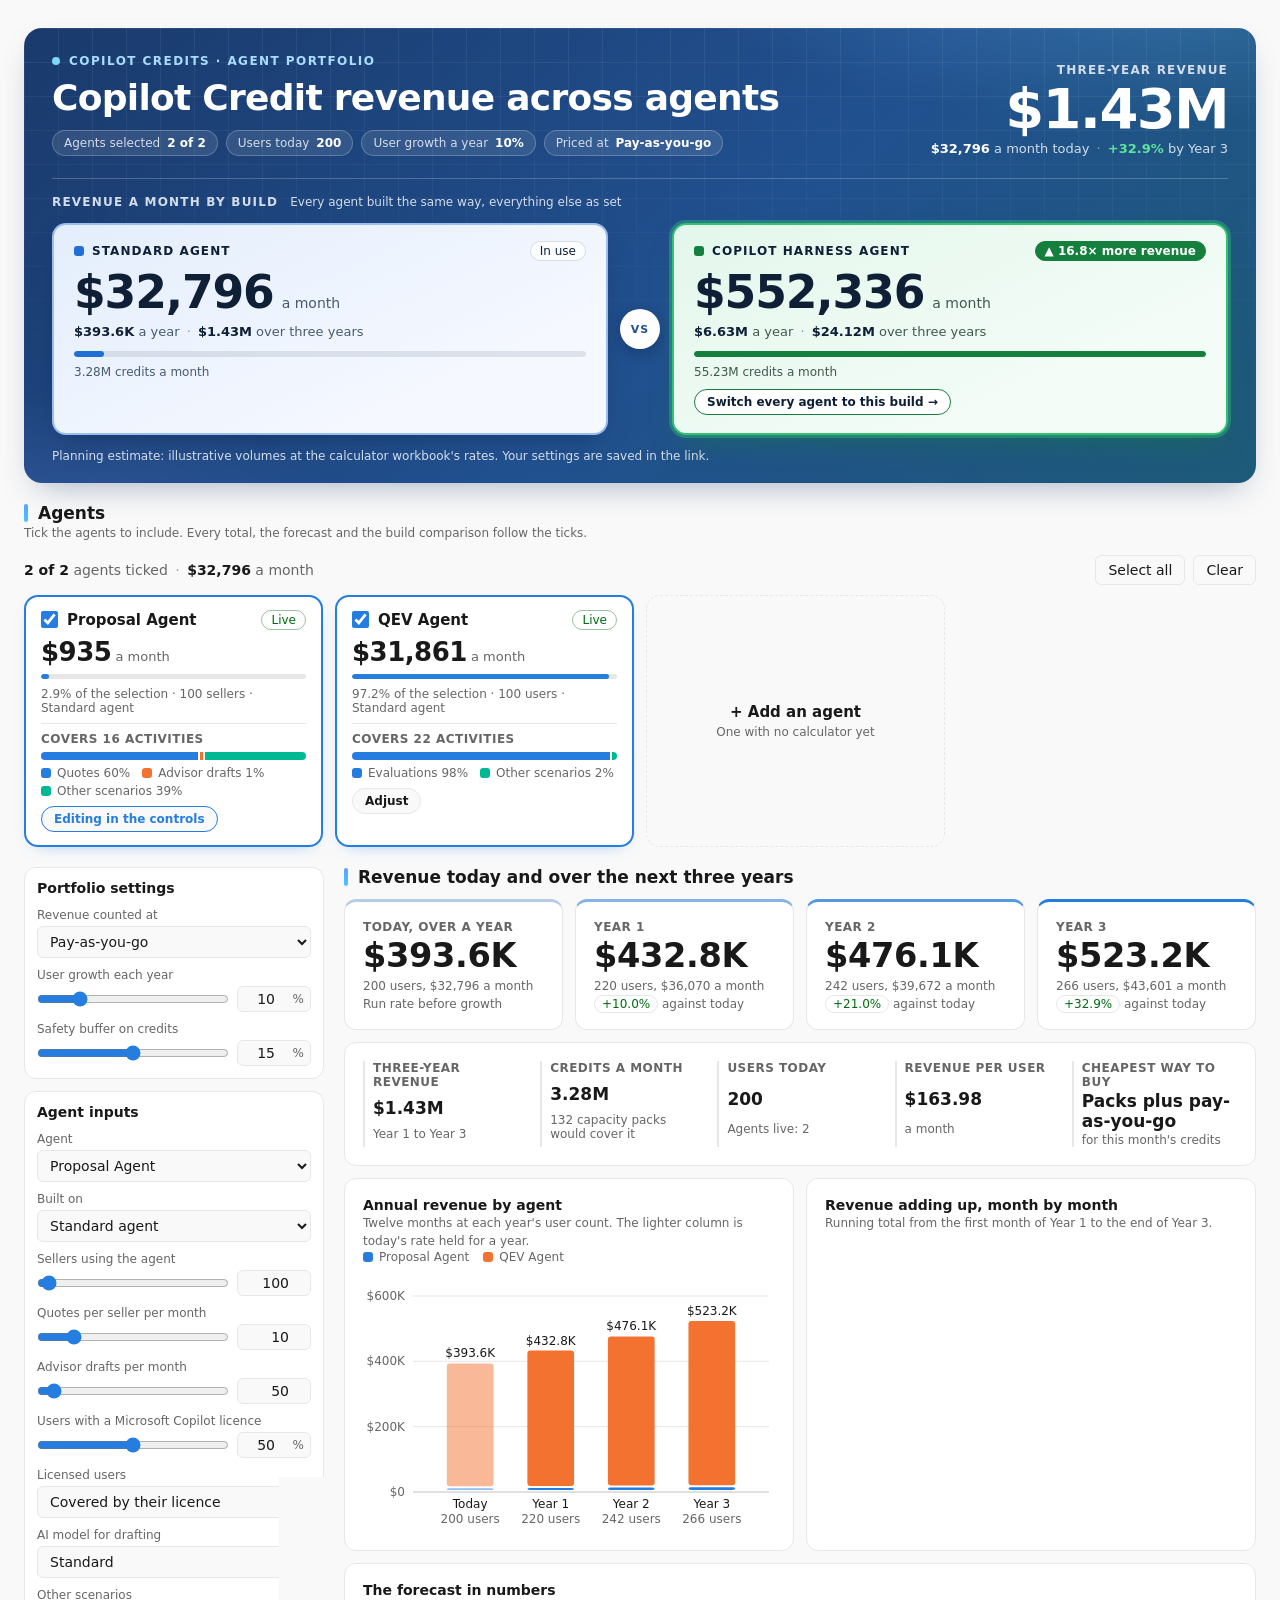
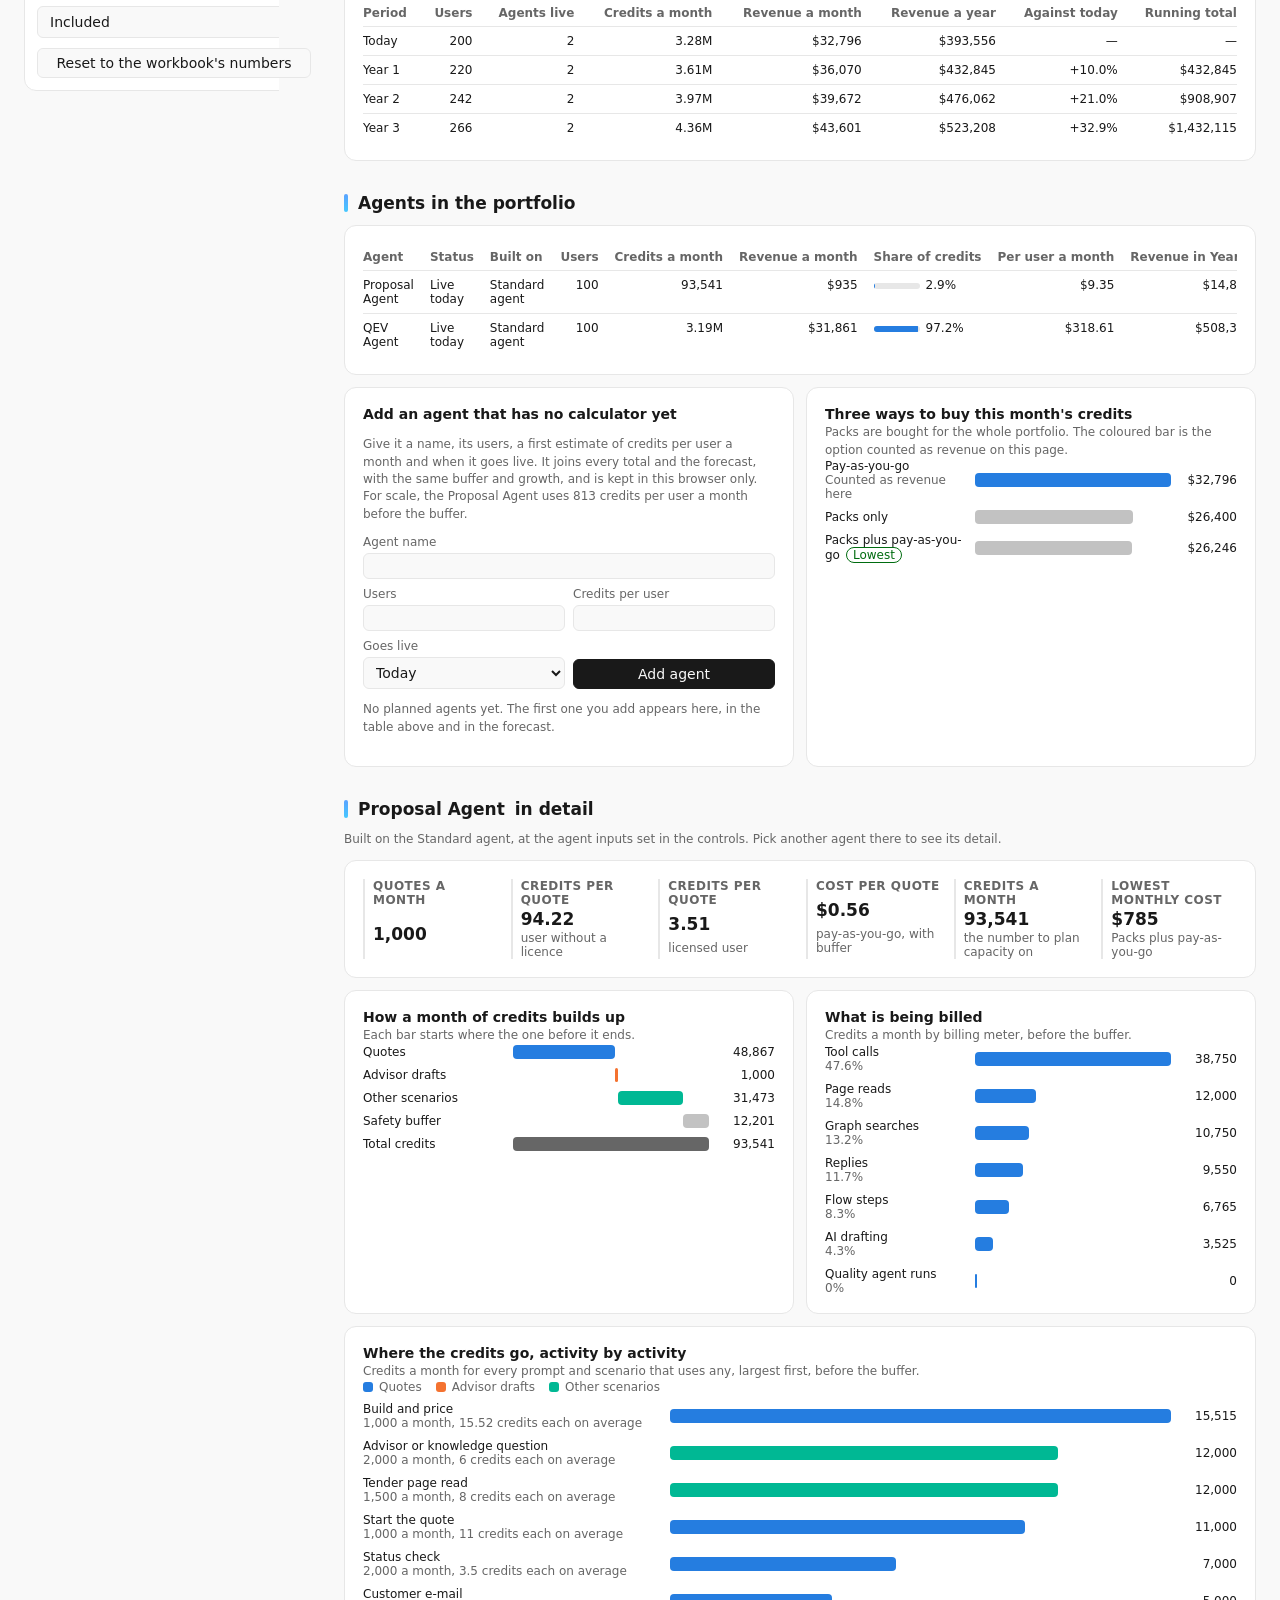
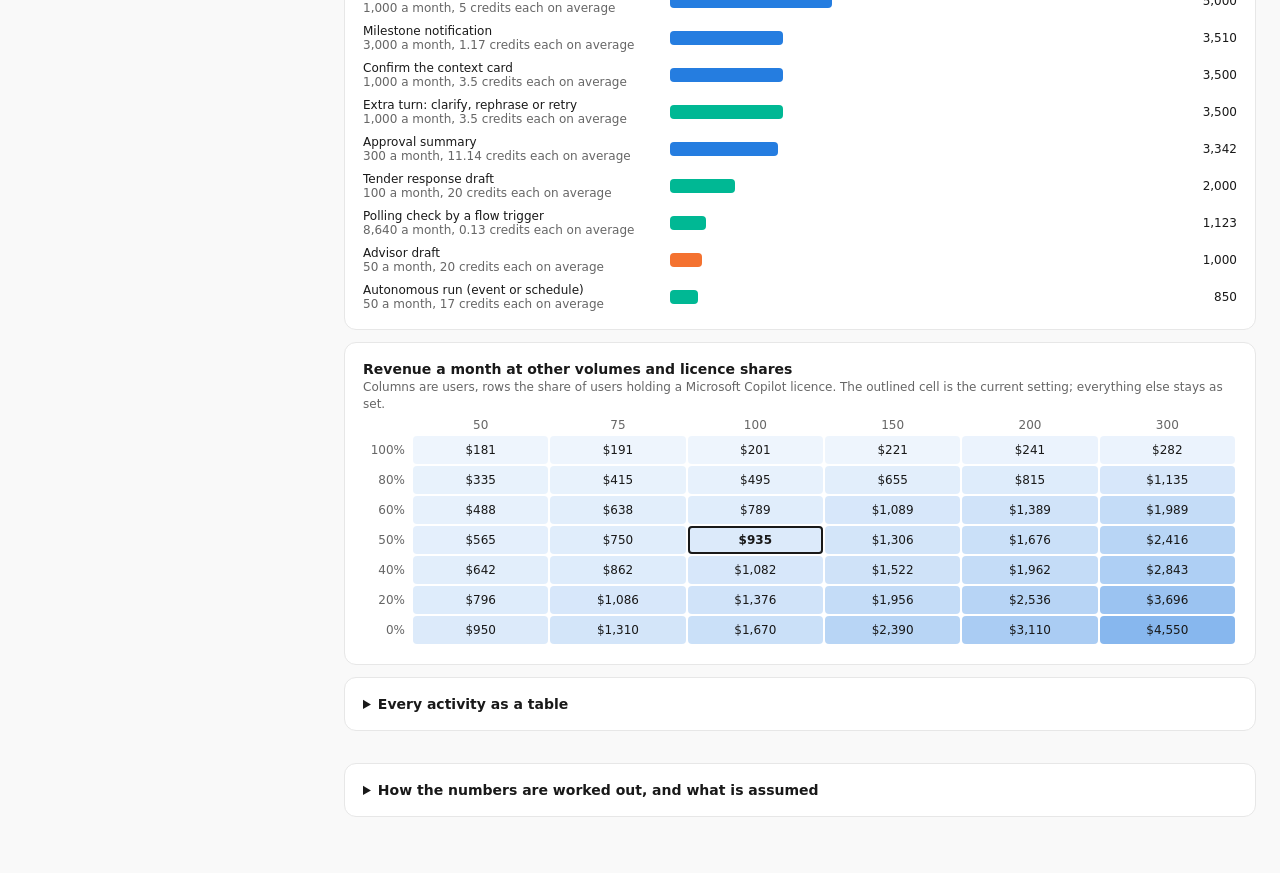
==== commit 2948a5a8: "Add the QEV Agent from its Copilot Credit Calculator workbook The extractor now reads both workbook " ====
--- a/index.html
+++ b/index.html
@@ -9,6 +9,7 @@
 <style>
 .cc { --cc-a: var(--color-fg); container-type: inline-size; display: grid; gap: var(--cds-gap-lg); font-family: var(--font-anthropic-sans); font-size: var(--cds-font-size-body); color: var(--color-fg); }
 .cc * { box-sizing: border-box; }
+.cc [hidden] { display: none !important; }
 /* the top of the page: a blue band that holds the headline and the two builds */
 .cc-hero { --hx-fg: #ffffff; --hx-muted: #d3dcea; --hx-line: rgba(255, 255, 255, .22); --hx-up: #5ee39a; --bx-fg: #0e1f36; --bx-line: rgba(14, 31, 54, .14);
   position: relative; isolation: isolate; overflow: hidden; display: grid; gap: 14px; padding: 26px 28px 20px; border-radius: 18px; color: var(--hx-fg);
@@ -75,17 +76,17 @@
 .cc-pick-q { width: 220px; }
 .cc-pick-grid { display: grid; grid-template-columns: repeat(auto-fill, minmax(280px, 1fr)); gap: 12px; }
 .cc-ag { display: grid; gap: 8px; align-content: start; min-width: 0; padding: 14px 16px; border-radius: 14px; background: var(--color-panel); border: 1px solid var(--color-border-line); }
-.cc-ag-on { border: 2px solid var(--series-1); padding: 13px 15px; box-shadow: 0 6px 18px -12px color-mix(in srgb, var(--series-1) 70%, transparent); }
+.cc-ag-on { border: 2px solid var(--series-1, #257de0); padding: 13px 15px; box-shadow: 0 6px 18px -12px color-mix(in srgb, var(--series-1, #257de0) 70%, transparent); }
 .cc-ag:not(.cc-ag-on) .cc-ag-v, .cc-ag:not(.cc-ag-on) .cc-ag-name span { color: var(--color-fg-muted); }
 .cc-ag-top { display: flex; align-items: center; gap: 8px; }
 .cc-ag-name { display: inline-flex; align-items: center; gap: 9px; margin-right: auto; font-size: 15px; font-weight: var(--cds-font-weight-medium); cursor: pointer; }
-.cc-ag-name input { width: 17px; height: 17px; margin: 0; accent-color: var(--series-1); cursor: pointer; }
+.cc-ag-name input { width: 17px; height: 17px; margin: 0; accent-color: var(--series-1, #257de0); cursor: pointer; }
 .cc-ag-pill { padding: 2px 9px; border-radius: 99px; font-size: var(--cds-font-size-caption); color: var(--color-fg-muted); border: 1px solid var(--color-border-line); white-space: nowrap; }
 .cc-ag-live { color: var(--color-ok); border-color: color-mix(in srgb, var(--color-ok) 40%, transparent); }
 .cc-ag-v { margin: 0; font-size: 26px; font-weight: 700; letter-spacing: -0.02em; line-height: 1.1; font-variant-numeric: tabular-nums; }
 .cc-ag-v small { font-size: 13px; font-weight: 400; letter-spacing: 0; color: var(--color-fg-muted); }
 .cc-ag-track { height: 5px; border-radius: 99px; background: var(--color-border-line); overflow: hidden; }
-.cc-ag-track i { display: block; height: 100%; border-radius: 99px; background: var(--series-1); }
+.cc-ag-track i { display: block; height: 100%; border-radius: 99px; background: var(--series-1, #257de0); }
 .cc-ag-meta { margin: 0; font-size: var(--cds-font-size-caption); color: var(--color-fg-muted); }
 .cc-ag-parts { display: grid; gap: 6px; padding-top: 8px; border-top: 1px solid var(--color-border-line); }
 .cc-ag-k { font-size: var(--cds-font-size-caption); font-weight: var(--cds-font-weight-medium); color: var(--color-fg-muted); letter-spacing: .04em; text-transform: uppercase; }
@@ -93,13 +94,13 @@
 .cc-ag-stack i { display: block; height: 100%; min-width: 3px; }
 .cc-ag-keys { display: flex; flex-wrap: wrap; gap: 4px 12px; font-size: var(--cds-font-size-caption); color: var(--color-fg-muted); font-variant-numeric: tabular-nums; }
 .cc-ag-btn { justify-self: start; padding: 5px 12px; font: inherit; font-size: var(--cds-font-size-caption); font-weight: var(--cds-font-weight-medium); color: var(--color-fg); background: var(--color-bg); border: 1px solid var(--color-border-line); border-radius: 99px; cursor: pointer; }
-.cc-ag-btn:hover { border-color: var(--series-1); }
-.cc-ag-btn:focus-visible, .cc-ag-add:focus-visible { outline: 2px solid var(--series-1); outline-offset: 2px; }
-.cc-ag-edit-now .cc-ag-btn { color: var(--series-1); border-color: var(--series-1); cursor: default; }
+.cc-ag-btn:hover { border-color: var(--series-1, #257de0); }
+.cc-ag-btn:focus-visible, .cc-ag-add:focus-visible { outline: 2px solid var(--series-1, #257de0); outline-offset: 2px; }
+.cc-ag-edit-now .cc-ag-btn { color: var(--series-1, #257de0); border-color: var(--series-1, #257de0); cursor: default; }
 .cc-ag-add { display: grid; place-content: center; justify-items: center; gap: 4px; min-height: 140px; padding: 14px; font: inherit; color: var(--color-fg-muted); background: transparent; border: 1.5px dashed var(--color-border-line); border-radius: 14px; cursor: pointer; }
 .cc-ag-add b { font-size: 15px; font-weight: var(--cds-font-weight-medium); color: var(--color-fg); }
 .cc-ag-add small { font-size: var(--cds-font-size-caption); }
-.cc-ag-add:hover { border-color: var(--series-1); color: var(--color-fg); }
+.cc-ag-add:hover { border-color: var(--series-1, #257de0); color: var(--color-fg); }
 .cc-hero-empty { grid-column: 1 / -1; align-self: center; padding: 18px; border-radius: 14px; border: 1px dashed var(--hx-line); color: var(--hx-muted); text-align: center; }
 .cc-layout { display: grid; grid-template-columns: minmax(248px, 300px) minmax(0, 1fr); gap: var(--cds-gap-lg); align-items: start; }
 .cc-main { display: grid; gap: var(--cds-gap-xl); min-width: 0; }
@@ -347,6 +348,7 @@
 <div class='cc-ctl'>
 <span class='cc-ctl-name' id='l-model'>AI model for drafting</span>
 <select class='dash-select' data-p='model' data-scope='agent' data-std aria-labelledby='l-model'>
+<option value='Basic'>Basic</option>
 <option value='Standard'>Standard</option>
 <option value='Premium'>Premium</option>
 </select>
@@ -499,9 +501,9 @@
 <div class='cc-chart dash-skeleton' id='chart-activities' style='--cc-h: 240px' data-draw='chart-activities' data-source='activity_credits waterfall' aria-label='Bars of monthly credits by activity, largest first'></div>
 </div>
 <div class='cc-card cc-wide' id='card-heat'>
-<h3 class='cc-h3'>Revenue a month at other user counts and licence shares</h3>
-<p class='cc-note'>Columns are users, rows the share of them holding a Microsoft Copilot licence. The outlined cell is the current setting; everything else stays as set.</p>
-<div class='cc-chart dash-skeleton' id='chart-heat' style='--cc-h: 200px' data-draw='chart-heat' data-source='heat' aria-label='Grid of monthly revenue by number of users and share of licensed users'></div>
+<h3 class='cc-h3'>Revenue a month at other volumes and licence shares</h3>
+<p class='cc-note'>Columns are <span data-draw='v' data-source='agent_now' data-field='heat_cols' data-row='0'>—</span>, rows the share of users holding a Microsoft Copilot licence. The outlined cell is the current setting; everything else stays as set.</p>
+<div class='cc-chart dash-skeleton' id='chart-heat' style='--cc-h: 200px' data-draw='chart-heat' data-source='heat' aria-label='Grid of monthly revenue by volume and share of licensed users'></div>
 </div>
 </div>
 <details class='cc-card cc-details' id='activity-table'>
@@ -546,8 +548,8 @@
 
 </script>
 <script>
-window.CC_DATA = {"agents":[{"agent_id":"proposal","agent":"Proposal Agent","unit":"quote","users_label":"Sellers using the agent","units_label":"Quotes per seller per month","extra_label":"Advisor drafts per month","users":100,"units_per_user":10,"extra_per_month":50,"licence_pct":50.0,"model":"Standard","licence_rule":"Guide","build":"Standard","workbook":"Copilot Credit Calculator - Proposal Agent.xlsx"}],"activities":[{"agent_id":"proposal","seq":1,"activity":"Start the quote","group":"Quote","driver":"unit","volume":1,"scaling":"users","replies":1,"tool_calls":4,"graph_searches":0,"ai_tokens_k":0,"flow_steps":0,"pages":0,"licensed_pay":"No","harness_task":"Light"},{"agent_id":"proposal","seq":2,"activity":"Confirm the context card","group":"Quote","driver":"unit","volume":1,"scaling":"users","replies":1,"tool_calls":1,"graph_searches":0,"ai_tokens_k":0,"flow_steps":0,"pages":0,"licensed_pay":"No","harness_task":"Merged"},{"agent_id":"proposal","seq":3,"activity":"Build and price","group":"Quote","driver":"unit","volume":1,"scaling":"users","replies":1,"tool_calls":5,"graph_searches":0,"ai_tokens_k":0,"flow_steps":31,"pages":0,"licensed_pay":"No","harness_task":"Medium"},{"agent_id":"proposal","seq":4,"activity":"Approval summary","group":"Quote","driver":"unit","volume":0.3,"scaling":"users","replies":1,"tool_calls":3,"graph_searches":0,"ai_tokens_k":3,"flow_steps":6,"pages":0,"licensed_pay":"No","harness_task":"Light"},{"agent_id":"proposal","seq":5,"activity":"Customer e-mail","group":"Quote","driver":"unit","volume":1,"scaling":"users","replies":1,"tool_calls":1,"graph_searches":0,"ai_tokens_k":2,"flow_steps":0,"pages":0,"licensed_pay":"No","harness_task":"Light"},{"agent_id":"proposal","seq":6,"activity":"Status check","group":"Quote","driver":"unit","volume":2,"scaling":"users","replies":1,"tool_calls":1,"graph_searches":0,"ai_tokens_k":0,"flow_steps":0,"pages":0,"licensed_pay":"No","harness_task":"Light"},{"agent_id":"proposal","seq":7,"activity":"Milestone notification","group":"Quote","driver":"unit","volume":3,"scaling":"users","replies":0,"tool_calls":0,"graph_searches":0,"ai_tokens_k":0,"flow_steps":9,"pages":0,"licensed_pay":"Yes","harness_task":"Flow steps"},{"agent_id":"proposal","seq":8,"activity":"Advisor draft","group":"Advisor","driver":"extra","volume":1,"scaling":"usage","replies":1,"tool_calls":2,"graph_searches":1,"ai_tokens_k":12,"flow_steps":0,"pages":0,"licensed_pay":"No","harness_task":"Heavy"},{"agent_id":"proposal","seq":9,"activity":"Advisor or knowledge question","group":"Other","driver":"user","volume":20.0,"scaling":"users","replies":1,"tool_calls":0,"graph_searches":1,"ai_tokens_k":0,"flow_steps":0,"pages":0,"licensed_pay":"No","harness_task":"Light"},{"agent_id":"proposal","seq":10,"activity":"Extra turn: clarify, rephrase or retry","group":"Other","driver":"unit","volume":1.0,"scaling":"users","replies":1,"tool_calls":1,"graph_searches":0,"ai_tokens_k":0,"flow_steps":0,"pages":0,"licensed_pay":"No","harness_task":"Light"},{"agent_id":"proposal","seq":11,"activity":"Tender page read","group":"Other","driver":"month","volume":1500,"scaling":"usage","replies":0,"tool_calls":0,"graph_searches":0,"ai_tokens_k":0,"flow_steps":0,"pages":1,"licensed_pay":"Yes","harness_task":"Per unit"},{"agent_id":"proposal","seq":12,"activity":"Tender response draft","group":"Other","driver":"month","volume":100,"scaling":"usage","replies":1,"tool_calls":2,"graph_searches":1,"ai_tokens_k":12,"flow_steps":0,"pages":0,"licensed_pay":"No","harness_task":"Heavy"},{"agent_id":"proposal","seq":13,"activity":"Autonomous run (event or schedule)","group":"Other","driver":"month","volume":50,"scaling":"usage","replies":1,"tool_calls":3,"graph_searches":0,"ai_tokens_k":0,"flow_steps":0,"pages":0,"licensed_pay":"Yes","harness_task":"Light"},{"agent_id":"proposal","seq":14,"activity":"Polling check by a flow trigger","group":"Other","driver":"month","volume":8640,"scaling":"fixed","replies":0,"tool_calls":0,"graph_searches":0,"ai_tokens_k":0,"flow_steps":1,"pages":0,"licensed_pay":"Yes","harness_task":"Per unit"},{"agent_id":"proposal","seq":15,"activity":"Harness build session","group":"Other","driver":"month","volume":20,"scaling":"fixed","replies":0,"tool_calls":0,"graph_searches":0,"ai_tokens_k":0,"flow_steps":0,"pages":0,"licensed_pay":"No","harness_task":"Build"},{"agent_id":"proposal","seq":16,"activity":"Harness test, preview or evaluation run","group":"Other","driver":"month","volume":100,"scaling":"fixed","replies":0,"tool_calls":0,"graph_searches":0,"ai_tokens_k":0,"flow_steps":0,"pages":0,"licensed_pay":"No","harness_task":"Light"}],"rates":[{"key":"price_per_credit","rate":"Price per Copilot Credit","value":0.01,"section":"Buying"},{"key":"pack_price","rate":"Capacity pack price","value":200,"section":"Buying"},{"key":"pack_credits","rate":"Credits in one capacity pack","value":25000,"section":"Buying"},{"key":"buffer","rate":"Safety buffer","value":0.15,"section":"Buying"},{"key":"reply","rate":"Reply","value":2,"section":"Standard agent"},{"key":"tool_call","rate":"Tool call","value":5,"section":"Standard agent"},{"key":"graph_search","rate":"Graph search","value":10,"section":"Standard agent"},{"key":"ai_standard","rate":"AI drafting, Standard model","value":1.5,"section":"Standard agent"},{"key":"ai_premium","rate":"AI drafting, Premium model","value":10,"section":"Standard agent"},{"key":"flow_step","rate":"Flow step","value":0.13,"section":"Standard agent"},{"key":"light","rate":"Light task","value":200,"section":"Copilot harness"},{"key":"medium","rate":"Medium task","value":400,"section":"Copilot harness"},{"key":"heavy","rate":"Heavy task","value":500,"section":"Copilot harness"},{"key":"harness_flow_step","rate":"Flow step on the harness","value":0.13,"section":"Copilot harness"},{"key":"page_read","rate":"Content processing per page","value":8,"section":"More rates"},{"key":"build_session","rate":"Harness build session (natural language)","value":40,"section":"More rates"}]};
-window.CC_PARAMS = {"agent":"proposal","basis":"payg","buffer":15,"growth":10,"off":"","proposal_users":100,"proposal_units":10,"proposal_extra":50,"proposal_lic":50,"proposal_build":"standard","proposal_model":"Standard","proposal_rule":"guide","proposal_other":"in"};
+window.CC_DATA = {"agents":[{"agent_id":"proposal","agent":"Proposal Agent","unit":"quote","build":"Standard","workbook":"Copilot Credit Calculator - Proposal Agent.xlsx","users_label":"Sellers using the agent","units_label":"Quotes per seller per month","extra_label":"Advisor drafts per month","users":100,"units_per_user":10,"extra_per_month":50,"unit_mode":"per_user","units_max":60,"units_step":1,"licence_pct":50.0,"model":"Standard","licence_rule":"Guide"},{"agent_id":"qev","agent":"QEV Agent","unit":"evaluation","build":"Standard","workbook":"Copilot Credit Calculator - QEV Agent.xlsx","users_label":"Users who chat with the agent","units_label":"Share of interactions evaluated, %","extra_label":null,"users":100,"units_per_user":10.0,"extra_per_month":0,"unit_mode":"share","unit_pool_month":1083333.3333333333,"units_max":100,"units_step":1,"licence_pct":50.0,"model":"Standard","licence_rule":"Guide"}],"activities":[{"agent_id":"proposal","seq":1,"activity":"Start the quote","group":"Quote","driver":"unit","volume":1,"scaling":"users","replies":1,"tool_calls":4,"graph_searches":0,"ai_tokens_k":0,"flow_steps":0,"pages":0,"quality_runs":0,"licensed_pay":"No","harness_task":"Light"},{"agent_id":"proposal","seq":2,"activity":"Confirm the context card","group":"Quote","driver":"unit","volume":1,"scaling":"users","replies":1,"tool_calls":1,"graph_searches":0,"ai_tokens_k":0,"flow_steps":0,"pages":0,"quality_runs":0,"licensed_pay":"No","harness_task":"Merged"},{"agent_id":"proposal","seq":3,"activity":"Build and price","group":"Quote","driver":"unit","volume":1,"scaling":"users","replies":1,"tool_calls":5,"graph_searches":0,"ai_tokens_k":0,"flow_steps":31,"pages":0,"quality_runs":0,"licensed_pay":"No","harness_task":"Medium"},{"agent_id":"proposal","seq":4,"activity":"Approval summary","group":"Quote","driver":"unit","volume":0.3,"scaling":"users","replies":1,"tool_calls":3,"graph_searches":0,"ai_tokens_k":3,"flow_steps":6,"pages":0,"quality_runs":0,"licensed_pay":"No","harness_task":"Light"},{"agent_id":"proposal","seq":5,"activity":"Customer e-mail","group":"Quote","driver":"unit","volume":1,"scaling":"users","replies":1,"tool_calls":1,"graph_searches":0,"ai_tokens_k":2,"flow_steps":0,"pages":0,"quality_runs":0,"licensed_pay":"No","harness_task":"Light"},{"agent_id":"proposal","seq":6,"activity":"Status check","group":"Quote","driver":"unit","volume":2,"scaling":"users","replies":1,"tool_calls":1,"graph_searches":0,"ai_tokens_k":0,"flow_steps":0,"pages":0,"quality_runs":0,"licensed_pay":"No","harness_task":"Light"},{"agent_id":"proposal","seq":7,"activity":"Milestone notification","group":"Quote","driver":"unit","volume":3,"scaling":"users","replies":0,"tool_calls":0,"graph_searches":0,"ai_tokens_k":0,"flow_steps":9,"pages":0,"quality_runs":0,"licensed_pay":"Yes","harness_task":"Flow steps"},{"agent_id":"proposal","seq":8,"activity":"Advisor draft","group":"Advisor","driver":"extra","volume":1,"scaling":"usage","replies":1,"tool_calls":2,"graph_searches":1,"ai_tokens_k":12,"flow_steps":0,"pages":0,"quality_runs":0,"licensed_pay":"No","harness_task":"Heavy"},{"agent_id":"proposal","seq":9,"activity":"Advisor or knowledge question","group":"Other","driver":"user","volume":20.0,"scaling":"users","replies":1,"tool_calls":0,"graph_searches":1,"ai_tokens_k":0,"flow_steps":0,"pages":0,"quality_runs":0,"licensed_pay":"No","harness_task":"Light"},{"agent_id":"proposal","seq":10,"activity":"Extra turn: clarify, rephrase or retry","group":"Other","driver":"unit","volume":1.0,"scaling":"users","replies":1,"tool_calls":1,"graph_searches":0,"ai_tokens_k":0,"flow_steps":0,"pages":0,"quality_runs":0,"licensed_pay":"No","harness_task":"Light"},{"agent_id":"proposal","seq":11,"activity":"Tender page read","group":"Other","driver":"month","volume":1500,"scaling":"usage","replies":0,"tool_calls":0,"graph_searches":0,"ai_tokens_k":0,"flow_steps":0,"pages":1,"quality_runs":0,"licensed_pay":"Yes","harness_task":"Per unit"},{"agent_id":"proposal","seq":12,"activity":"Tender response draft","group":"Other","driver":"month","volume":100,"scaling":"usage","replies":1,"tool_calls":2,"graph_searches":1,"ai_tokens_k":12,"flow_steps":0,"pages":0,"quality_runs":0,"licensed_pay":"No","harness_task":"Heavy"},{"agent_id":"proposal","seq":13,"activity":"Autonomous run (event or schedule)","group":"Other","driver":"month","volume":50,"scaling":"usage","replies":1,"tool_calls":3,"graph_searches":0,"ai_tokens_k":0,"flow_steps":0,"pages":0,"quality_runs":0,"licensed_pay":"Yes","harness_task":"Light"},{"agent_id":"proposal","seq":14,"activity":"Polling check by a flow trigger","group":"Other","driver":"month","volume":8640,"scaling":"fixed","replies":0,"tool_calls":0,"graph_searches":0,"ai_tokens_k":0,"flow_steps":1,"pages":0,"quality_runs":0,"licensed_pay":"Yes","harness_task":"Per unit"},{"agent_id":"proposal","seq":15,"activity":"Harness build session","group":"Other","driver":"month","volume":20,"scaling":"fixed","replies":0,"tool_calls":0,"graph_searches":0,"ai_tokens_k":0,"flow_steps":0,"pages":0,"quality_runs":0,"licensed_pay":"No","harness_task":"Build"},{"agent_id":"proposal","seq":16,"activity":"Harness test, preview or evaluation run","group":"Other","driver":"month","volume":100,"scaling":"fixed","replies":0,"tool_calls":0,"graph_searches":0,"ai_tokens_k":0,"flow_steps":0,"pages":0,"quality_runs":0,"licensed_pay":"No","harness_task":"Light"},{"agent_id":"qev","seq":1,"activity":"Pick and fetch the interaction","group":"Quote","driver":"unit","volume":1,"scaling":"users","replies":0,"tool_calls":0,"graph_searches":0,"ai_tokens_k":0,"flow_steps":4,"pages":0,"quality_runs":0,"licensed_pay":"Yes","harness_task":"Flow steps"},{"agent_id":"qev","seq":2,"activity":"Check the evidence (rules and look-ups)","group":"Quote","driver":"unit","volume":1,"scaling":"users","replies":0,"tool_calls":0,"graph_searches":0,"ai_tokens_k":0,"flow_steps":15,"pages":0,"quality_runs":0,"licensed_pay":"Yes","harness_task":"Medium task"},{"agent_id":"qev","seq":3,"activity":"AI judgement on the evidence","group":"Quote","driver":"unit","volume":1,"scaling":"users","replies":0,"tool_calls":0,"graph_searches":0,"ai_tokens_k":5,"flow_steps":0,"pages":0,"quality_runs":0,"licensed_pay":"Yes","harness_task":"Included"},{"agent_id":"qev","seq":4,"activity":"Complex case: agent orchestrates the look-ups","group":"Quote","driver":"unit","volume":0.2,"scaling":"users","replies":0,"tool_calls":7,"graph_searches":0,"ai_tokens_k":0,"flow_steps":0,"pages":0,"quality_runs":0,"licensed_pay":"Yes","harness_task":"Included"},{"agent_id":"qev","seq":5,"activity":"Score the form (product quality agent)","group":"Quote","driver":"unit","volume":1,"scaling":"users","replies":0,"tool_calls":0,"graph_searches":0,"ai_tokens_k":0,"flow_steps":0,"pages":0,"quality_runs":1,"licensed_pay":"Yes","harness_task":"Product agent"},{"agent_id":"qev","seq":6,"activity":"QA evaluator reviews the AI result","group":"Quote","driver":"unit","volume":1,"scaling":"users","replies":0,"tool_calls":0,"graph_searches":0,"ai_tokens_k":0,"flow_steps":0,"pages":0,"quality_runs":0,"licensed_pay":"No","harness_task":"Included"},{"agent_id":"qev","seq":7,"activity":"Send the result to the advisor in Teams","group":"Quote","driver":"unit","volume":1,"scaling":"users","replies":0,"tool_calls":0,"graph_searches":0,"ai_tokens_k":0,"flow_steps":4,"pages":0,"quality_runs":0,"licensed_pay":"Yes","harness_task":"Flow steps"},{"agent_id":"qev","seq":8,"activity":"Dispute: team lead approval in Teams","group":"Quote","driver":"unit","volume":0.05,"scaling":"users","replies":0,"tool_calls":0,"graph_searches":0,"ai_tokens_k":0,"flow_steps":6,"pages":0,"quality_runs":0,"licensed_pay":"Yes","harness_task":"Flow steps"},{"agent_id":"qev","seq":9,"activity":"Dispute: re-check and score update","group":"Quote","driver":"unit","volume":0.05,"scaling":"users","replies":0,"tool_calls":0,"graph_searches":0,"ai_tokens_k":0,"flow_steps":4,"pages":0,"quality_runs":0,"licensed_pay":"Yes","harness_task":"Flow steps"},{"agent_id":"qev","seq":10,"activity":"QA evaluator asks the agent a question","group":"Other","driver":"user","volume":20.0,"scaling":"users","replies":1,"tool_calls":0,"graph_searches":1,"ai_tokens_k":0,"flow_steps":0,"pages":0,"quality_runs":0,"licensed_pay":"No","harness_task":"Light task"},{"agent_id":"qev","seq":11,"activity":"Extra conversation turn","group":"Other","driver":"month","volume":1000,"scaling":"usage","replies":1,"tool_calls":1,"graph_searches":0,"ai_tokens_k":0,"flow_steps":0,"pages":0,"quality_runs":0,"licensed_pay":"No","harness_task":"Light task"},{"agent_id":"qev","seq":12,"activity":"Document page read by an AI tool","group":"Other","driver":"month","volume":1000,"scaling":"usage","replies":0,"tool_calls":0,"graph_searches":0,"ai_tokens_k":0,"flow_steps":0,"pages":1,"quality_runs":0,"licensed_pay":"Yes","harness_task":"Per unit"},{"agent_id":"qev","seq":13,"activity":"Calibration: AI scores the selected cases blind","group":"Other","driver":"month","volume":40,"scaling":"usage","replies":0,"tool_calls":0,"graph_searches":0,"ai_tokens_k":0,"flow_steps":0,"pages":0,"quality_runs":1,"licensed_pay":"Yes","harness_task":"Product agent"},{"agent_id":"qev","seq":14,"activity":"Calibration minutes and tasks drafted by AI","group":"Other","driver":"month","volume":10,"scaling":"usage","replies":0,"tool_calls":0,"graph_searches":0,"ai_tokens_k":10,"flow_steps":0,"pages":0,"quality_runs":0,"licensed_pay":"Yes","harness_task":"Light task"},{"agent_id":"qev","seq":15,"activity":"Weekly advisor scorecard with AI insights","group":"Other","driver":"month","volume":4333.333333333333,"scaling":"usage","replies":0,"tool_calls":0,"graph_searches":0,"ai_tokens_k":3,"flow_steps":0,"pages":0,"quality_runs":0,"licensed_pay":"Yes","harness_task":"Light task"},{"agent_id":"qev","seq":16,"activity":"Team lead 1:1 brief drafted by AI","group":"Other","driver":"month","volume":1000,"scaling":"usage","replies":0,"tool_calls":0,"graph_searches":0,"ai_tokens_k":3,"flow_steps":0,"pages":0,"quality_runs":0,"licensed_pay":"Yes","harness_task":"Light task"},{"agent_id":"qev","seq":17,"activity":"Monthly review insights and CAPA minutes","group":"Other","driver":"month","volume":1,"scaling":"usage","replies":0,"tool_calls":0,"graph_searches":0,"ai_tokens_k":20,"flow_steps":0,"pages":0,"quality_runs":0,"licensed_pay":"Yes","harness_task":"Heavy task"},{"agent_id":"qev","seq":18,"activity":"Autonomous run: scheduled sampling","group":"Other","driver":"month","volume":300,"scaling":"usage","replies":0,"tool_calls":3,"graph_searches":0,"ai_tokens_k":0,"flow_steps":0,"pages":0,"quality_runs":0,"licensed_pay":"Yes","harness_task":"Light task"},{"agent_id":"qev","seq":19,"activity":"Polling check by a flow trigger","group":"Other","driver":"month","volume":17280,"scaling":"fixed","replies":0,"tool_calls":0,"graph_searches":0,"ai_tokens_k":0,"flow_steps":1,"pages":0,"quality_runs":0,"licensed_pay":"Yes","harness_task":"Per unit"},{"agent_id":"qev","seq":20,"activity":"Harness build session","group":"Other","driver":"month","volume":20,"scaling":"fixed","replies":0,"tool_calls":0,"graph_searches":0,"ai_tokens_k":0,"flow_steps":0,"pages":0,"quality_runs":0,"licensed_pay":"No","harness_task":"Build session"},{"agent_id":"qev","seq":21,"activity":"Test, preview or evaluation run","group":"Other","driver":"month","volume":100,"scaling":"fixed","replies":0,"tool_calls":0,"graph_searches":0,"ai_tokens_k":5,"flow_steps":0,"pages":0,"quality_runs":0,"licensed_pay":"Yes","harness_task":"Medium task"},{"agent_id":"qev","seq":22,"activity":"Quality agent simulation while tuning the COPC criteria","group":"Other","driver":"month","volume":100,"scaling":"fixed","replies":0,"tool_calls":0,"graph_searches":0,"ai_tokens_k":0,"flow_steps":0,"pages":0,"quality_runs":1,"licensed_pay":"Yes","harness_task":"Product agent"}],"rates":[{"key":"price_per_credit","rate":"Price per Copilot Credit","value":0.01,"section":"Buying"},{"key":"pack_price","rate":"Capacity pack price","value":200,"section":"Buying"},{"key":"pack_credits","rate":"Credits in one capacity pack","value":25000,"section":"Buying"},{"key":"buffer","rate":"Safety buffer","value":0.15,"section":"Buying"},{"key":"reply","rate":"Reply","value":2,"section":"Standard agent"},{"key":"tool_call","rate":"Tool call","value":5,"section":"Standard agent"},{"key":"graph_search","rate":"Graph search","value":10,"section":"Standard agent"},{"key":"ai_basic","rate":"AI tool, Basic model","value":0.1,"section":"Standard agent"},{"key":"ai_standard","rate":"AI drafting, Standard model","value":1.5,"section":"Standard agent"},{"key":"ai_premium","rate":"AI drafting, Premium model","value":10,"section":"Standard agent"},{"key":"flow_step","rate":"Flow step","value":0.13,"section":"Standard agent"},{"key":"quality_run","rate":"Quality evaluation of a closed conversation","value":7.5,"section":"Standard agent"},{"key":"light","rate":"Light task","value":200,"section":"Copilot harness"},{"key":"medium","rate":"Medium task","value":400,"section":"Copilot harness"},{"key":"heavy","rate":"Heavy task","value":500,"section":"Copilot harness"},{"key":"harness_flow_step","rate":"Flow step on the harness","value":0.13,"section":"Copilot harness"},{"key":"page_read","rate":"Content processing per page","value":8,"section":"More rates"},{"key":"build_session","rate":"Harness build session (natural language)","value":40,"section":"More rates"}]};
+window.CC_PARAMS = {"agent":"proposal","basis":"payg","buffer":15,"growth":10,"off":"","proposal_users":100,"proposal_units":10,"proposal_extra":50,"proposal_lic":50,"proposal_build":"standard","proposal_model":"Standard","proposal_rule":"guide","proposal_other":"in","qev_users":100,"qev_units":10.0,"qev_extra":0,"qev_lic":50,"qev_build":"standard","qev_model":"Standard","qev_rule":"guide","qev_other":"in"};
 </script>
 <script>
 // Stand-in for the dashboard host. It gives model.js and app.js the same `dash` and `claude`
@@ -655,8 +657,8 @@
 const BUILDS = {standard: 'Standard agent', harness: 'Copilot harness agent'};
 const BASES = {payg: 'Pay-as-you-go', packs: 'Packs only', hybrid: 'Packs plus pay-as-you-go', lowest: 'Lowest of the three'};
 const METERS = [['Replies', 'replies', 'reply'], ['Tool calls', 'tool_calls', 'tool_call'], ['Graph searches', 'graph_searches', 'graph_search'],
-  ['AI drafting', 'ai_tokens_k', 'ai'], ['Flow steps', 'flow_steps', 'flow_step'], ['Page reads', 'pages', 'page_read']];
-const TASKS = {Light: 'Light tasks', Medium: 'Medium tasks', Heavy: 'Heavy tasks', 'Flow steps': 'Flow steps', 'Per unit': 'Per-unit meters', Build: 'Build sessions'};
+  ['AI drafting', 'ai_tokens_k', 'ai'], ['Flow steps', 'flow_steps', 'flow_step'], ['Page reads', 'pages', 'page_read'], ['Quality agent runs', 'quality_runs', 'quality_run']];
+const TASKS = {Light: 'Light tasks', Medium: 'Medium tasks', Heavy: 'Heavy tasks', 'Flow steps': 'Flow steps', 'Per unit': 'Per-unit meters', Build: 'Build sessions', 'Build session': 'Build sessions', 'Product agent': 'Quality agent runs'};
 
 // The three ways to buy a month of credits, as on the workbook's Monthly Estimate sheet.
 const buy = (credits, rate, basis) => {
@@ -676,7 +678,7 @@
     users: Math.max(0, Math.round(num(g('users', a.users)))), units: Math.max(0, num(g('units', a.units_per_user))),
     extra: Math.max(0, num(g('extra', a.extra_per_month))), lic: Math.min(100, Math.max(0, num(g('lic', a.licence_pct)))) / 100,
     build: g('build', String(a.build).toLowerCase().includes('harness') ? 'harness' : 'standard') === 'harness' ? 'harness' : 'standard',
-    model: g('model', a.model) === 'Premium' ? 'Premium' : 'Standard',
+    model: ['Basic', 'Premium'].includes(g('model', a.model)) ? g('model', a.model) : 'Standard',
     rule: g('rule', a.licence_rule === 'Conservative' ? 'conservative' : 'guide') === 'conservative' ? 'conservative' : 'guide',
     other: g('other', 'in') === 'out' ? 'out' : 'in',
   };
@@ -684,18 +686,19 @@
 
 // One month of one agent: users is the user count, grow multiplies the usage volumes that are set on their own.
 const month = (acts, rate, s, users, grow) => {
-  const ai = s.model === 'Premium' ? rate.ai_premium : rate.ai_standard;
+  const ai = s.model === 'Premium' ? rate.ai_premium : s.model === 'Basic' ? num(rate.ai_basic, rate.ai_standard) : rate.ai_standard;
   const out = {rows: [], groups: {Quote: 0, Advisor: 0, Other: 0}, meters: {}, unit: 0, unitLicensed: 0};
   for (const a of acts) {
     if (a.group === 'Other' && s.other === 'out') continue;
-    const parts = METERS.map(([, col, key]) => num(a[col]) * (key === 'ai' ? ai : rate[key]));
+    const parts = METERS.map(([, col, key]) => num(a[col]) * (key === 'ai' ? ai : num(rate[key])));
     const full = parts.reduce((x, y) => x + y, 0);
     const charged = (i) => a.licensed_pay === 'Yes' || (s.rule === 'conservative' && i !== 0 && i !== 2);
     const licensed = parts.reduce((x, y, i) => x + (charged(i) ? y : 0), 0);
-    const t = a.harness_task;
+    const t = String(a.harness_task || '').replace(/ task$/, '');
     const harness = t === 'Light' ? rate.light : t === 'Medium' ? rate.medium : t === 'Heavy' ? rate.heavy
-      : t === 'Flow steps' ? num(a.flow_steps) * rate.harness_flow_step : t === 'Per unit' ? full : t === 'Build' ? rate.build_session : 0;
-    const volume = a.driver === 'unit' ? users * s.units * a.volume : a.driver === 'user' ? users * a.volume
+      : t === 'Flow steps' ? num(a.flow_steps) * rate.harness_flow_step : t === 'Per unit' ? full : t === 'Build' || t === 'Build session' ? rate.build_session
+      : t === 'Product agent' ? num(rate.quality_run) : 0;
+    const volume = a.driver === 'unit' ? unitsIn(s, users, grow) * a.volume : a.driver === 'user' ? users * a.volume
       : (a.driver === 'extra' ? s.extra : 1) * a.volume * (a.scaling === 'usage' ? grow : 1);
     const each = s.build === 'harness' ? harness : (1 - s.lic) * full + s.lic * licensed;
     const credits = volume * each;
@@ -711,6 +714,8 @@
   return out;
 };
 const usersIn = (users, growth, n) => Math.round(users * (1 + growth) ** n);
+// Units of work a month: per user (quotes per seller), or a share of a business volume (share of interactions evaluated).
+const unitsIn = (s, users, grow) => (s.unitMode === 'share' ? s.pool * s.units / 100 * grow : users * s.units);
 
 dash.calc('engine', {
   title: 'Agent credit model',
@@ -726,39 +731,47 @@
     const out = {rate, buffer, growth, basis, off, agents: [], detail: null};
     for (const a of agents) {
       const acts = activities.filter((x) => x.agent_id === a.agent_id);
-      const s = {...settings(a, P), unitName: a.unit};
+      const s = {...settings(a, P), unitName: a.unit, unitMode: a.unit_mode || 'per_user', pool: num(a.unit_pool_month)};
       const users = PERIODS.map((p, n) => usersIn(s.users, growth, n));
       const grow = users.map((u, n) => (s.users ? u / s.users : (1 + growth) ** n));
       const alt = Object.fromEntries(Object.keys(BUILDS).map((build) => [build, users.map((u, n) => month(acts, rate, {...s, build}, u, grow[n]).before * (1 + buffer))]));
       const now = month(acts, rate, s, s.users, 1), partName = a.unit[0].toUpperCase() + a.unit.slice(1) + 's';
-      const parts = [[partName, now.groups.Quote], [String(a.extra_label || 'Extra work').replace(/ per month$/i, ''), now.groups.Advisor], ['Other scenarios', now.groups.Other]]
-        .filter(([, v]) => v > 0).map(([part, v]) => ({part, pct: now.before ? r2(100 * v / now.before) : 0}));
+      const parts = [[partName, now.groups.Quote, 'Quote'], [String(a.extra_label || 'Extra work').replace(/ per month$/i, ''), now.groups.Advisor, 'Advisor'], ['Other scenarios', now.groups.Other, 'Other']]
+        .filter(([, v]) => v > 0).map(([part, v, group]) => ({part, group, pct: now.before ? r2(100 * v / now.before) : 0}));
       out.agents.push({agent_id: a.agent_id, agent: a.agent, kind: 'Modelled', build: BUILDS[s.build], s_build: s.build, starts: 0, users, credits: alt[s.build], alt,
         on: !off.has(a.agent_id), users_label: a.users_label, parts, covers: [...new Set(acts.filter((x) => num(x.volume) > 0).map((x) => x.activity))].length});
       if (a !== chosen) continue;
       const m = month(acts, rate, s, s.users, 1), total = m.before * (1 + buffer), b = buy(total, rate, basis);
       const extraName = String(a.extra_label || 'Extra work').replace(/ per month$/i, ''), unitsName = a.unit[0].toUpperCase() + a.unit.slice(1) + 's';
-      const steps = [[unitsName, m.groups.Quote], [extraName, m.groups.Advisor], ['Other scenarios', m.groups.Other], ['Safety buffer', m.before * buffer]];
+      const steps = [[unitsName, m.groups.Quote, 'Quote'], [extraName, m.groups.Advisor, 'Advisor'], ['Other scenarios', m.groups.Other, 'Other'], ['Safety buffer', m.before * buffer, 'Buffer']]
+        .filter(([, v, group]) => group !== 'Advisor' || a.extra_label || v);
+      const unitsMonth = unitsIn(s, s.users, 1);
       let at = 0;
       const sorted = Object.entries(m.meters).sort((x, y) => y[1] - x[1]);
       const shares = [...new Set([0, 20, 40, 60, 80, 100, Math.round(s.lic * 100)])].sort((x, y) => y - x);
-      const counts = [...new Set([0.5, 0.75, 1, 1.5, 2, 3].map((k) => Math.round((s.users || num(a.users, 100)) * k)))];
+      // The heat map's columns: user counts, or for an agent whose work is a share of a business volume, that share.
+      const byShare = s.unitMode === 'share';
+      const cols = byShare ? [...new Set([5, 10, 15, 20, 30, 50, Math.round(s.units)])].filter((c) => c <= 100).sort((x, y) => x - y)
+        : [...new Set([0.5, 0.75, 1, 1.5, 2, 3].map((k) => Math.round((s.users || num(a.users, 100)) * k)))];
       const built = ['standard', 'harness'].map((build) => month(acts, rate, {...s, build}, s.users, 1).before * (1 + buffer));
       out.detail = {
         now: {agent_id: a.agent_id, agent: a.agent, unit: a.unit, users_label: a.users_label, units_label: a.units_label, extra_label: a.extra_label,
           build: BUILDS[s.build], s_build: s.build, s_model: s.model, s_rule: s.rule, s_other: s.other,
           users: s.users, units_per_user: s.units, extra_per_month: s.extra, licence_pct: Math.round(s.lic * 100),
-          units_month: r2(s.users * s.units), credits_per_unit: r2(m.unit), credits_per_unit_licensed: r2(m.unitLicensed),
-          cost_per_unit: s.users * s.units ? r2(m.groups.Quote * (1 + buffer) * rate.price_per_credit / (s.users * s.units)) : 0,
+          units_month: r2(unitsMonth), credits_per_unit: r2(m.unit), credits_per_unit_licensed: r2(m.unitLicensed),
+          cost_per_unit: unitsMonth ? r2(m.groups.Quote * (1 + buffer) * rate.price_per_credit / unitsMonth) : 0,
+          unit_mode: s.unitMode, units_max: num(a.units_max, 60), units_step: num(a.units_step, 1), unit_pool_month: s.pool,
           credits_month: r2(total), without_other: r2((m.groups.Quote + m.groups.Advisor) * (1 + buffer)),
           payg: r2(b.payg), packs: r2(b.packs), hybrid: r2(b.hybrid), packs_needed: b.needed, cheapest: b.cheapest, lowest: r2(b.lowest),
-          credits_per_user: s.users ? r2(m.before / s.users) : 0, harness_ratio: built[0] ? r2(built[1] / built[0]) : null, workbook: a.workbook},
+          credits_per_user: s.users ? r2(m.before / s.users) : 0, harness_ratio: built[0] ? r2(built[1] / built[0]) : null, workbook: a.workbook,
+          heat_cols: byShare ? 'the share of interactions evaluated' : 'users'},
         rows: m.rows.map((r) => ({...r, share_pct: m.before ? r2(100 * r.credits_month / m.before) : 0})),
-        waterfall: steps.map(([step, v]) => ({step, credits: r2(v), from: r2(at), to: r2(at += v), total: false}))
+        waterfall: steps.map(([step, v, group]) => ({step, group, credits: r2(v), from: r2(at), to: r2(at += v), total: false}))
           .concat({step: 'Total credits', credits: r2(total), from: 0, to: r2(total), total: true}),
         meters: sorted.map(([meter, v]) => ({meter, credits_month: r2(v), share_pct: m.before ? r2(100 * v / m.before) : 0})),
-        heat: shares.flatMap((pct) => counts.map((u) => ({licence_pct: pct, users: u, current: u === s.users && pct === Math.round(s.lic * 100),
-          revenue_month: r2(buy(month(acts, rate, {...s, lic: pct / 100}, u, 1).before * (1 + buffer), rate, basis).revenue)}))),
+        heat: shares.flatMap((pct) => cols.map((c) => ({licence_pct: pct, col: c, col_kind: byShare ? 'share' : 'users', users: byShare ? s.users : c,
+          current: (byShare ? c === Math.round(s.units) : c === s.users) && pct === Math.round(s.lic * 100),
+          revenue_month: r2(buy(month(acts, rate, {...s, lic: pct / 100, ...(byShare ? {units: c} : {})}, byShare ? s.users : c, 1).before * (1 + buffer), rate, basis).revenue)}))),
       };
     }
     return out;
@@ -850,7 +863,7 @@
 view('activity_credits', 'engine', 'Credits by activity', 'Monthly volume and credits of every prompt and scenario of the selected agent, before the buffer.', (engine) => (engine.detail ? engine.detail.rows : []));
 view('waterfall', 'engine', 'How the monthly credits build up', 'Quote, extra work, other scenarios and buffer credits of the selected agent.', (engine) => (engine.detail ? engine.detail.waterfall : []));
 view('meters', 'engine', 'Credits by billing meter', `The selected agent's monthly credits by what is billed, before the buffer.`, (engine) => (engine.detail ? engine.detail.meters : []));
-view('heat', 'engine', 'Revenue by users and licence share', 'Monthly revenue of the selected agent at other user counts and licence shares, everything else as set.', (engine) => (engine.detail ? engine.detail.heat : []));
+view('heat', 'engine', 'Revenue by volume and licence share', 'Monthly revenue of the selected agent at other user counts (or, for an agent whose work is a share of a business volume, other shares) and licence shares, everything else as set.', (engine) => (engine.detail ? engine.detail.heat : []));
 
 })();
 </script>
@@ -1027,7 +1040,7 @@
 dash.draw('chart-waterfall', (box) => {
   const got = ready(box, 'waterfall');
   if (got) bars(box, got[0], {label: (d) => d.step, from: (d) => d.from, value: (d) => d.to - d.from, text: (d) => fmts.num(d.credits),
-    color: (d, i) => (d.total ? 'var(--color-fg-muted)' : i < 3 ? paint(i) : ''), tip: (d) => [fmts.dec(d.credits) + ' credits a month', d.total ? 'Everything, buffer included' : 'Running total ' + fmts.num(d.to)]});
+    color: (d) => (d.total ? 'var(--color-fg-muted)' : GROUPS.includes(d.group) ? paint(GROUPS.indexOf(d.group)) : ''), tip: (d) => [fmts.dec(d.credits) + ' credits a month', d.total ? 'Everything, buffer included' : 'Running total ' + fmts.num(d.to)]});
 });
 dash.draw('chart-activities', (box) => {
   const got = ready(box, 'activity_credits', 'waterfall');
@@ -1035,7 +1048,7 @@
   const rows = got[0].filter((r) => r.credits_month > 0).sort((a, b) => b.credits_month - a.credits_month);
   bars(box, rows, {label: (d) => d.activity, sub: (d) => fmts.num(d.volume_month) + ' a month, ' + fmts.dec(d.credits_each) + ' credits each on average', value: (d) => d.credits_month,
     text: (d) => fmts.num(d.credits_month), color: (d) => paint(GROUPS.indexOf(d.group)), tip: (d) => [fmts.pct(d.share_pct) + ' of the credits before the buffer', 'Volume driven by: ' + d.follows.toLowerCase(), d.note]},
-  legend(got[1].slice(0, 3).map((s, i) => [s.step, paint(i)])));
+  legend(got[1].filter((s) => GROUPS.includes(s.group)).map((s) => [s.step, paint(GROUPS.indexOf(s.group))])));
 });
 dash.draw('chart-meters', (box) => {
   const got = ready(box, 'meters');
@@ -1043,7 +1056,6 @@
     tip: (d) => [fmts.dec(d.credits_month) + ' credits a month', fmts.pct(d.share_pct) + ' of the credits before the buffer']});
 });
 // One card per agent. The tick decides what counts; Adjust picks the agent the sliders change.
-const PARTS = ['Quotes', 'Advisor drafts', 'Other scenarios'];
 let pickSearch = null, pickBox = null;
 const pickFilter = () => {
   const q = pickSearch ? pickSearch.value.trim().toLowerCase() : '';
@@ -1055,7 +1067,7 @@
   const now = dash.data('agent_now'), editing = now.status === 'ok' && now.data[0] ? now.data[0].agent_id : '';
   const [cards, pf] = got, p = pf[0] || {}, off = new Set(String(p.off || '').split(',').filter(Boolean));
   pickBox = box;
-  const setOff = (next) => dash.setParams({off: [...next].join(',')});
+  const setOff = (next) => dash.setParams({off: [...next].length ? [...next].join(',') : null});
   const tools = h('div', 'cc-pick-tools'), all = h('button', 'cc-btn', 'Select all'), none = h('button', 'cc-btn', 'Clear');
   const sum = h('p', 'cc-pick-sum');
   sum.append(h('b', '', fmts.int(p.selected || 0) + ' of ' + fmts.int(cards.length)), ' agents ticked ', h('span', 'cc-hero-dot', '·'), ' ', h('b', '', fmts.usd0(p.revenue_month || 0)), ' a month');
@@ -1089,7 +1101,7 @@
       const parts = h('div', 'cc-ag-parts'), bar = h('div', 'cc-ag-stack'), keys = h('div', 'cc-ag-keys');
       parts.append(h('span', 'cc-ag-k', 'Covers ' + c.covers + ' activities'));
       c.parts.forEach((x) => {
-        const i = PARTS.indexOf(x.part) < 0 ? 0 : PARTS.indexOf(x.part), seg = h('i'), key = h('span', 'cc-key'), sw = h('span', 'cc-swatch');
+        const i = Math.max(0, GROUPS.indexOf(x.group)), seg = h('i'), key = h('span', 'cc-key'), sw = h('span', 'cc-swatch');
         seg.style.width = x.pct + '%'; seg.style.background = paint(i); seg.title = x.part + ': ' + fmts.pct(x.pct);
         sw.style.background = paint(i); key.append(sw, x.part + ' ' + Math.round(x.pct) + '%');
         bar.append(seg); keys.append(key);
@@ -1149,17 +1161,18 @@
 dash.draw('chart-heat', (box) => {
   const got = ready(box, 'heat');
   if (!got) return;
-  const rows = got[0], users = [...new Set(rows.map((r) => r.users))], shares = [...new Set(rows.map((r) => r.licence_pct))];
+  const rows = got[0], cols = [...new Set(rows.map((r) => r.col))], shares = [...new Set(rows.map((r) => r.licence_pct))];
+  const byShare = rows.length && rows[0].col_kind === 'share', name = (c) => (byShare ? c + '%' : fmts.int(c));
   const max = d3.max(rows, (r) => r.revenue_month) || 1, tip = tipOn(box), table = h('table', 'cc-heat'), head = h('tr');
-  head.append(h('th', '', ''), ...users.map((u) => h('th', '', fmts.int(u))));
+  head.append(h('th', '', ''), ...cols.map((c) => h('th', '', name(c))));
   table.append(head);
   shares.forEach((s) => {
     const tr = h('tr');
     tr.append(h('th', '', s + '%'));
-    users.forEach((u) => {
-      const r = rows.find((d) => d.users === u && d.licence_pct === s), td = h('td', r.current ? 'cc-here' : '', fmts.usd(r.revenue_month));
+    cols.forEach((c) => {
+      const r = rows.find((d) => d.col === c && d.licence_pct === s), td = h('td', r.current ? 'cc-here' : '', fmts.usd(r.revenue_month));
       td.style.background = 'color-mix(in srgb, ' + paint(0) + ' ' + Math.round(6 + 49 * r.revenue_month / max) + '%, transparent)';
-      hover(td, tip, fmts.int(u) + ' users, ' + s + '% licensed', [fmts.usd2(r.revenue_month) + ' a month', r.current ? 'The current setting' : '']);
+      hover(td, tip, (byShare ? c + '% of interactions evaluated' : fmts.int(c) + ' users') + ', ' + s + '% licensed', [fmts.usd2(r.revenue_month) + ' a month', r.current ? 'The current setting' : '']);
       tr.append(td);
     });
     table.append(tr);
@@ -1217,6 +1230,11 @@
   if (a) agent = a.agent_id;
   const values = {agent: a ? {users: a.users, units: a.units_per_user, extra: a.extra_per_month, lic: a.licence_pct, build: a.s_build, model: a.s_model, rule: a.s_rule, other: a.s_other} : {},
     all: p ? {basis: p.s_basis, buffer: p.buffer_pct, growth: p.growth_pct} : {}};
+  if (a) all('.cc [data-p=units]').forEach((el) => {
+    const cap = el.type === 'range' ? a.units_max : a.unit_mode === 'share' ? 100 : 1000;
+    if (String(el.max) !== String(cap)) el.max = cap;
+    if (String(el.step) !== String(a.units_step)) el.step = a.units_step;
+  });
   all('.cc [data-p]').forEach((el) => {
     const v = values[el.dataset.scope === 'agent' ? 'agent' : 'all'][el.dataset.p];
     if (v !== undefined && document.activeElement !== el && String(el.value) !== String(v)) el.value = v;
